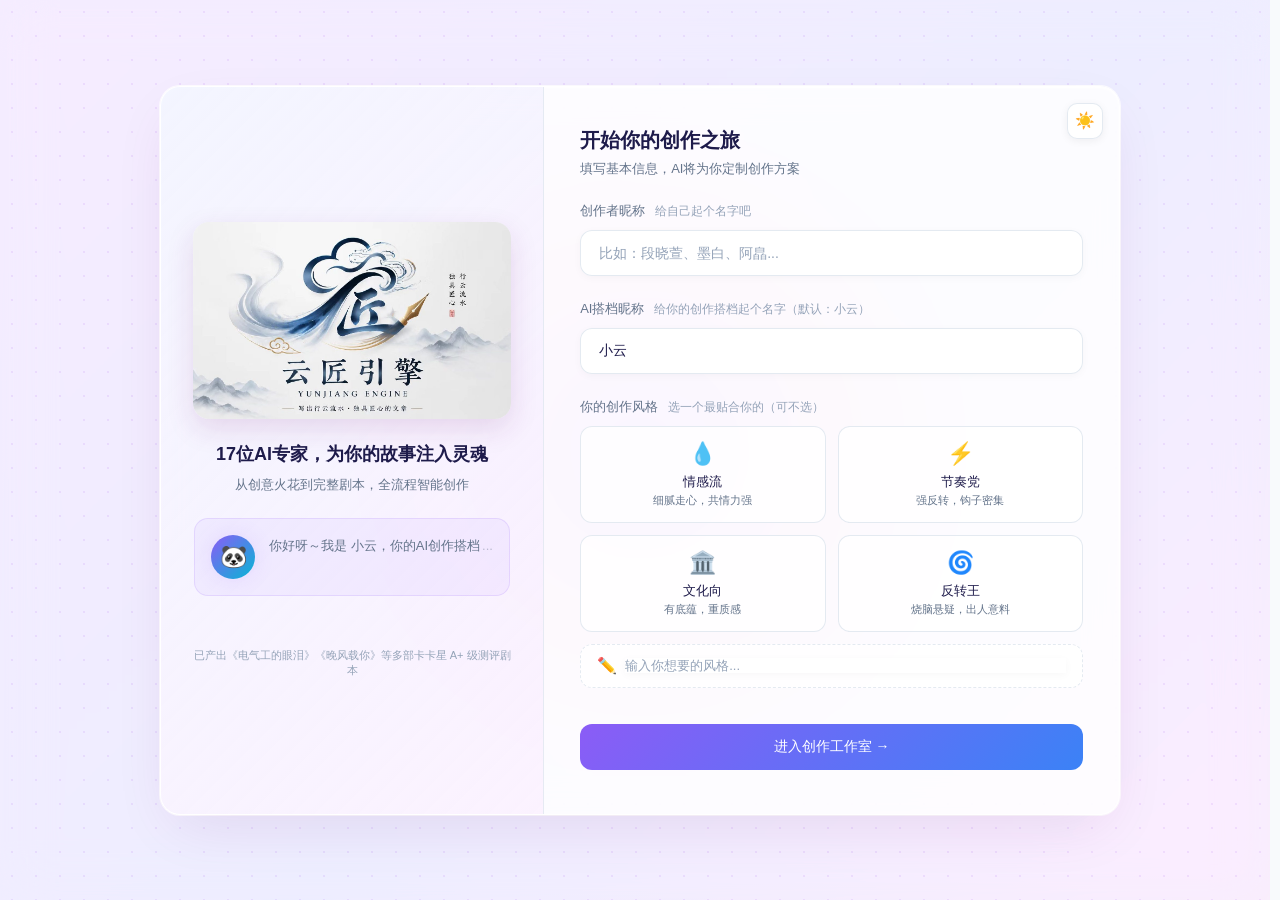
==== frontend/index.html @ 3c61da53 "fix: let human approval exit exhausted quality loops" ====
<!DOCTYPE html>
<!-- saved from url=(0234)https://static.coze.site/7626715597744800054-data_volume/files/%E6%89%80%E6%9C%89%E5%AF%B9%E8%AF%9D/%E4%B8%BB%E5%AF%B9%E8%AF%9D/demo-v7.html?sign=1788177183-b0ca8963f2-0-ee6d577514d0974fbaf32310337044d39351e333d3cb33cdad342979a4d0148a -->
<html lang="zh-CN" data-theme="light"><head><meta http-equiv="Content-Type" content="text/html; charset=UTF-8">

<meta name="viewport" content="width=device-width, initial-scale=1.0">
<title>云匠 · 智能短剧剧本创作引擎</title>
<link rel="icon" type="image/png" href="[data-uri]">
<style>
  @import url('https://fonts.googleapis.com/css2?family=Noto+Serif+SC:wght@400;600;700&family=Noto+Sans+SC:wght@300;400;500;700&display=swap');

  /* ==========================================
     全局Viewport锁定 — 杜绝整页滚动
     ========================================== */
  html, body {
    margin: 0;
    padding: 0;
    min-height: 100vh;
    overflow-y: auto;
  }

  /* .app-container 保持原始grid布局，不强制flex */
  .app-container {
    height: 100vh;
    box-sizing: border-box;
  }
  .main-layout {
    display: flex;
    height: 100vh;
    overflow: hidden;
    box-sizing: border-box;
  }

  /* 中间包裹画布的区域：强制横向撑满 + 弹性延伸 */
  .center-main-area {
    flex: 1;
    width: 100%;
    display: flex;
    flex-direction: column;
    min-width: 0;
    min-height: 0;
    box-sizing: border-box;
  }

  /* 中间画布卡片：只限垂直高度，绝对不缩宽度 */
  .canvas-card, .script-content-display {
    width: 100%;
    box-sizing: border-box;
    flex: 1;
    min-height: 0;
    overflow-y: auto;
    overflow-x: hidden;
    background: #ffffff;
    border-radius: 16px;
    padding: 24px;
    box-shadow: 0 4px 20px rgba(0, 0, 0, 0.05);
    border: 1px solid #e2e8f0;
  }
  [data-theme="dark"] .canvas-card,
  [data-theme="dark"] .script-content-display {
    background: var(--card-bg, rgba(17, 24, 39, 0.6));
    border-color: var(--card-border, rgba(139, 92, 246, 0.15));
  }

  .canvas-card::-webkit-scrollbar { width: 6px; }
  .canvas-card::-webkit-scrollbar-thumb { background: #cbd5e1; border-radius: 4px; }
  .canvas-card::-webkit-scrollbar-thumb:hover { background: #94a3b8; }
  .canvas-card::-webkit-scrollbar-track { background: transparent; }

  :root {
    --bg-primary: #0a0e1a;
    --bg-secondary: #111827;
    --bg-tertiary: #1a2332;
    --border-color: rgba(139, 92, 246, 0.2);
    --border-active: rgba(139, 92, 246, 0.6);
    --text-primary: #F8FAFC;
    --text-secondary: #CBD5E1;
    --text-muted: #94A3B8;
    --accent-purple: #8b5cf6;
    --accent-blue: #3b82f6;
    --accent-gold: #f59e0b;
    --accent-green: #10b981;
    --accent-cyan: #06b6d4;
    --accent-pink: #ec4899;
    --glow-purple: rgba(139, 92, 246, 0.25);
    --glow-blue: rgba(59, 130, 246, 0.2);
  }



  /* ==========================================
     云匠引擎：极简高级感 Sunset Glass 主题
     ========================================== */
  [data-theme="light"] {
    --bg-primary: #f8fafc;
    --bg-secondary: #f1f5f9;
    --bg-tertiary: #e2e8f0;
    --border-color: rgba(148, 163, 184, 0.15);
    --border-active: rgba(168, 85, 247, 0.3);
    --text-primary: #0f172a;
    --text-secondary: #334155;
    --text-muted: #94a3b8;
    --glow-purple: rgba(168, 85, 247, 0.12);
    --glow-blue: rgba(99, 102, 241, 0.1);
  }

  /* 1. 净化全局背景 */
  [data-theme="light"] body {
    background: #f8fafc;
    background-image: 
      radial-gradient(at 0% 0%, rgba(243, 232, 255, 0.8) 0px, transparent 50%),
      radial-gradient(at 100% 100%, rgba(224, 242, 254, 0.7) 0px, transparent 50%);
    color: #0f172a;
    font-family: -apple-system, BlinkMacSystemFont, "Segoe UI", Roboto, sans-serif;
  }

  /* 2. 三大面板：通透云朵毛玻璃 */
  [data-theme="light"] .sidebar,
  [data-theme="light"] .expert-panel,
  [data-theme="light"] .chat-container,
  [data-theme="light"] .flow-step-card,
  [data-theme="light"] .left-panel,
  [data-theme="light"] .right-panel,
  [data-theme="light"] .input-section {
    background: transparent;
    backdrop-filter: none;
    -webkit-backdrop-filter: none;
    border: none;
    box-shadow: none;
    border-radius: 0;
  }

  /* 3. 左侧流程卡片激活态 */
  [data-theme="light"] .flow-step-card.active,
  [data-theme="light"] .step-item.active {
    background: linear-gradient(135deg, rgba(168, 85, 247, 0.1) 0%, rgba(99, 102, 241, 0.1) 100%);
    border-left: 4px solid #a855f7;
    box-shadow: 0 4px 12px rgba(168, 85, 247, 0.15);
  }

  /* 4. 知识库与引擎状态卡片 */
  [data-theme="light"] .culture-knowledge-box,
  [data-theme="light"] .engine-status-box,
  [data-theme="light"] .knowledge-card,
  [data-theme="light"] .status-card {
    background: rgba(248, 250, 252, 0.6);
    border: 1px solid rgba(226, 232, 240, 0.8);
    border-radius: 12px;
  }

  /* 5. 品牌色统一为紫蓝渐变 */
  [data-theme="light"] .brand-logo,
  [data-theme="light"] .primary-btn,
  [data-theme="light"] .send-btn,
  [data-theme="light"] .generate-btn {
    background: linear-gradient(135deg, #a855f7 0%, #6366f1 100%);
    color: #ffffff;
    border: none;
    box-shadow: 0 4px 12px rgba(168, 85, 247, 0.25);
  }

  /* 6. 输入框：白底+细紫边 */
  [data-theme="light"] .chat-input-wrapper,
  [data-theme="light"] .input-box {
    background: #ffffff;
    border: 1.5px solid #e9d5ff;
    box-shadow: 0 8px 30px rgba(168, 85, 247, 0.08);
    border-radius: 16px;
  }
  [data-theme="light"] .chat-input-wrapper:focus-within,
  [data-theme="light"] .input-box:focus-within {
    border-color: #a855f7;
    box-shadow: 0 0 0 3px rgba(168, 85, 247, 0.15);
  }

  /* 7. 顶栏 */
  [data-theme="light"] .top-bar {
    background: rgba(255, 255, 255, 0.85);
    backdrop-filter: blur(12px);
    border-bottom-color: rgba(226, 232, 240, 0.6);
    box-shadow: 0 1px 3px rgba(148, 163, 184, 0.08);
  }

  /* 8. 卡片与面板 */
  [data-theme="light"] .card-surface,
  [data-theme="light"] .output-card,
  [data-theme="light"] .settings-content,
  [data-theme="light"] .agent-chip,
  [data-theme="light"] .welcome-card,
  [data-theme="light"] .step-item {
    background: rgba(255, 255, 255, 0.75);
    border-color: rgba(226, 232, 240, 0.8);
  }

  /* 9. 设置弹窗 */
  [data-theme="light"] .settings-modal {
    background: rgba(255, 255, 255, 0.9);
    backdrop-filter: blur(20px);
  }

  /* 10. 文本与标签 */
  [data-theme="light"] .expert-group-title {
    color: #334155;
  }
  [data-theme="light"] .panel-title-toggle {
    color: #334155;
  }
  [data-theme="light"] .collapse-arrow {
    color: #94a3b8;
  }
  [data-theme="light"] .idea-chip {
    background: rgba(168, 85, 247, 0.06);
    border-color: rgba(168, 85, 247, 0.2);
    color: #6d28d9;
  }
  [data-theme="light"] .chip.selected {
    border-color: #a855f7;
    color: #7c3aed;
    background: rgba(168, 85, 247, 0.12);
  }

  /* 11. 输出编辑按钮 */
  [data-theme="light"] .output-edit-btn {
    background: rgba(168, 85, 247, 0.08);
    color: #7c3aed;
  }
  [data-theme="light"] .output-header {
    border-bottom-color: rgba(226, 232, 240, 0.6);
  }

  /* 12. hover效果 */
  [data-theme="light"] .output-card:hover,
  [data-theme="light"] .card-surface:hover {
    box-shadow: 0 4px 16px rgba(168, 85, 247, 0.08);
  }
  [data-theme="light"] .generate-btn:hover {
    box-shadow: 0 6px 20px rgba(168, 85, 247, 0.3);
    transform: translateY(-1px);
  }

  /* ==========================================
     图标对齐与布局修复 (Flex Alignment Patch)
     ========================================== */
  /* 顶栏右侧工具栏垂直居中 */
  .top-header-right,
  .header-actions,
  .user-profile-bar {
    display: flex;
    align-items: center;
    justify-content: flex-end;
    gap: 12px;
  }
  .theme-toggle-btn,
  .setting-btn,
  .avatar-btn {
    display: inline-flex;
    align-items: center;
    justify-content: center;
    width: 36px;
    height: 36px;
    border-radius: 50%;
    margin: 0;
  }
  .top-bar-btn {
    display: inline-flex;
    align-items: center;
    justify-content: center;
    margin: 0;
  }

  /* 左侧流程卡片图标+文字+数字水平对齐 */
  .flow-step-card,
  .sidebar-node-item {
    display: flex;
    align-items: center;
    justify-content: space-between;
    padding: 12px 16px;
  }
  .flow-step-left,
  .step-title-group {
    display: flex;
    align-items: center;
    gap: 10px;
  }
  .flow-step-card img,
  .flow-step-card svg,
  .flow-step-card .icon {
    width: 20px;
    height: 20px;
    object-fit: contain;
  }

  /* 右侧专家团图标与绿点对齐 */
  .agent-chip-header,
  .accordion-title {
    display: flex;
    align-items: center;
    justify-content: space-between;
    padding: 10px 14px;
  }
  .status-dot,
  .online-indicator {
    width: 8px;
    height: 8px;
    border-radius: 50%;
    display: inline-block;
    margin-left: auto;
    margin-right: 8px;
  }

  /* 中间输入框底部胶囊按钮对齐 */
  .tag-select-btn,
  .dropdown-capsule {
    display: inline-flex;
    align-items: center;
    justify-content: center;
    gap: 6px;
    padding: 6px 14px;
    line-height: 1;
  }
  .tag-select-btn svg,
  .tag-select-btn .arrow-icon {
    width: 14px;
    height: 14px;
    transform: translateY(1px);
  }
  /* ==========================================
     浅色模式纯净极简修复补丁 (Light Mode Fix)
     ========================================== */
  /* 1. 强制统一全局背景 */
  [data-theme="light"] body,
  [data-theme="light"] .main-layout,
  [data-theme="light"] .center-content-area,
  [data-theme="light"] .welcome-container {
    background-color: #f8fafc;
    background-image: none;
    color: #0f172a;
  }
  /* 2. 修复中间异常深色区域 */
  [data-theme="light"] .middle-container,
  [data-theme="light"] .center-panel,
  [data-theme="light"] .welcome-wrapper,
  [data-theme="light"] .main-panel {
    background: transparent;
    backdrop-filter: none;
    -webkit-backdrop-filter: none;
  }
  [data-theme="light"] .app-container {
    background: transparent;
    gap: 0;
  }
  [data-theme="light"] .chat-main-area,
  [data-theme="light"] .chat-container,
  [data-theme="light"] .content-area {
    background: transparent;
    border-radius: 0;
    border: none;
    box-shadow: none;
  }
  /* 3. 提亮中间文字与图标对比度 */
  [data-theme="light"] .welcome-title,
  [data-theme="light"] .welcome-subtitle,
  [data-theme="light"] .feature-item-text {
    color: #1e293b;
  }
  [data-theme="light"] .welcome-subtitle {
    color: #64748b;
  }
  /* 4. 修复底部输入框 - 浅色模式下白底 */
  [data-theme="light"] .input-area-wrapper,
  [data-theme="light"] .chat-input-wrapper {
    background: #ffffff;
    border: 1px solid #e2e8f0;
    box-shadow: 0 2px 10px -2px rgba(0, 0, 0, 0.04);
    border-radius: 14px;
  }
  [data-theme="light"] .input-section {
    background: transparent;
    border: none;
    box-shadow: none;
    border-radius: 0;
  }
  [data-theme="light"] .input-box {
    background: #ffffff;
    border: 1px solid #e2e8f0;
    box-shadow: 0 2px 10px -2px rgba(0, 0, 0, 0.04);
    border-radius: 14px;
  }
  /* 5. 净化右侧杂色卡片 */
  [data-theme="light"] .culture-knowledge-box,
  [data-theme="light"] .knowledge-card,
  [data-theme="light"] .status-card,
  [data-theme="light"] .engine-status-box {
    background: #f1f5f9;
    border: 1px solid #e2e8f0;
    color: #334155;
  }
  /* 6. 底部通栏浅色化 */
  [data-theme="light"] .footer-bar {
    background: rgba(248, 250, 252, 0.9);
    backdrop-filter: blur(12px);
    border-top-color: rgba(226, 232, 240, 0.6);
    color: #64748b;
  }
  /* 7. 输入框紫色边溢出修复 */
  [data-theme="light"] .chat-input-wrapper,
  [data-theme="light"] .input-box {
    border-color: #e2e8f0;
    box-shadow: 0 2px 10px -2px rgba(0, 0, 0, 0.04);
  }
  [data-theme="light"] .chat-input-wrapper:focus-within,
  [data-theme="light"] .input-box:focus-within {
    border-color: #cbd5e1;
    box-shadow: 0 0 0 2px rgba(148, 163, 184, 0.1);
  }
  /* 8. 顶栏右侧图标与头像垂直居中（全模式生效） */
  .header-right-action, .top-bar-right, .top-actions {
    display: flex;
    align-items: center;
    gap: 12px;
  }
  .header-right-action > * {
    margin: 0;
    display: flex;
    align-items: center;
    justify-content: center;
  }
  /* ==========================================
     对话框与画布比例重构 (SaaS 悬浮风格)
     ========================================== */
  /* 1. 中间区域比例：画布充盈 */
  .center-content-area, .chat-main-area,
  .content-area {
    display: flex;
    flex-direction: column;
    justify-content: space-between;
    height: 100%;
    padding: 24px 32px 16px 32px;
    box-sizing: border-box;
  }
  .welcome-container, .canvas-inner-wrapper {
    flex: 1;
    display: flex;
    flex-direction: column;
    align-items: center;
    justify-content: center;
    margin-bottom: 20px;
  }
  /* 2. 输入框悬浮极光卡片 */
  .chat-input-wrapper, .input-area-wrapper,
  .input-box, .input-wrapper {
    width: 100%;
    max-width: 840px;
    margin: 0 auto;
    background: #ffffff;
    border: 1.5px solid rgba(226, 232, 240, 0.9);
    border-radius: 20px;
    padding: 16px 20px 12px 20px;
    box-shadow: 0 12px 32px -4px rgba(148, 163, 184, 0.12), 0 4px 12px rgba(168, 85, 247, 0.05);
    transition: all 0.25s ease;
  }
  .chat-input-wrapper:focus-within,
  .input-box:focus-within {
    border-color: #a855f7;
    box-shadow: 0 16px 40px -6px rgba(168, 85, 247, 0.18), 0 0 0 3px rgba(168, 85, 247, 0.1);
  }
  /* 3. 输入框文本区 */
  .chat-input-wrapper textarea,
  .chat-input-wrapper input[type="text"],
  .input-box textarea,
  .input-box input[type="text"] {
    width: 100%;
    min-height: 48px;
    max-height: 160px;
    border: none;
    outline: none;
    background: transparent;
    font-size: 15px;
    line-height: 1.6;
    color: #0f172a;
    resize: none;
    padding: 0;
    margin-bottom: 12px;
  }
  .chat-input-wrapper textarea::placeholder,
  .input-box textarea::placeholder {
    color: #94a3b8;
  }
  /* 4. 底栏工具条 */
  .chat-input-toolbar, .input-bottom-bar {
    display: flex;
    align-items: center;
    justify-content: space-between;
    padding-top: 8px;
    border-top: 1px solid rgba(241, 245, 249, 0.8);
  }
  .toolbar-left-tags {
    display: flex;
    align-items: center;
    gap: 8px;
  }
  .tag-select-btn, .dropdown-capsule {
    background: #f8fafc;
    border: 1px solid #e2e8f0;
    border-radius: 8px;
    padding: 5px 12px;
    font-size: 12px;
    color: #475569;
    font-weight: 500;
    transition: all 0.2s;
    cursor: pointer;
  }
  .tag-select-btn:hover {
    background: #f1f5f9;
    color: #a855f7;
    border-color: #cbd5e1;
  }
  /* 5. 发送按钮 */
  .send-btn, .submit-btn, .generate-btn {
    width: 36px;
    height: 36px;
    border-radius: 10px;
    background: linear-gradient(135deg, #a855f7 0%, #6366f1 100%);
    color: #ffffff;
    display: flex;
    align-items: center;
    justify-content: center;
    border: none;
    cursor: pointer;
    box-shadow: 0 4px 10px rgba(168, 85, 247, 0.3);
    transition: transform 0.2s ease;
  }
  .send-btn:hover, .generate-btn:hover {
    transform: scale(1.05);
  }
  /* ==========================================
     规范化 UX 布局重构 (Clean Workspace)
     ========================================== */
  /* 1. 外层 Workspace */
  .clean-chat-workspace, .welcome-container, .content-area {
    display: flex;
    flex-direction: column;
    align-items: center;
    justify-content: space-between;
    height: 100%;
    padding: 32px 40px;
    background: #f8fafc;
    box-sizing: border-box;
  }
  /* Vue :deep() 转换为纯CSS - 配置工具栏与输入卡片 */
  .input-section {
    display: flex;
    flex-direction: column;
    gap: 12px;
  }
  .input-wrapper {
    display: flex;
    flex-direction: column;
    gap: 12px;
  }
  .input-box {
    background: #ffffff;
    border-radius: 16px;
    border: 1px solid #e2e8f0;
    box-shadow: 0 10px 25px rgba(0, 0, 0, 0.05);
    padding: 16px 20px;
  }

  /* 2. 迎宾画布 */
  .workspace-header, .welcome-title-group {
    text-align: center;
    margin-top: auto;
    margin-bottom: 24px;
  }
  .app-brand-icon, .welcome-icon {
    width: 52px;
    height: 52px;
    background: linear-gradient(135deg, #f3e8ff 0%, #e0e7ff 100%);
    border-radius: 16px;
    display: inline-flex;
    align-items: center;
    justify-content: center;
    font-size: 26px;
    margin-bottom: 12px;
    box-shadow: 0 4px 12px rgba(168, 85, 247, 0.12);
  }
  .app-title, .welcome-title {
    font-size: 22px;
    font-weight: 700;
    color: #0f172a;
    margin: 0 0 6px 0;
  }
  .app-desc, .welcome-subtitle {
    font-size: 13px;
    color: #64748b;
    max-width: 520px;
    line-height: 1.6;
    margin: 0;
  }
  /* 3. 独立配置栏 */
  .global-config-bar, .input-section .config-bar,
  .idea-chips-container {
    width: 100%;
    max-width: 800px;
    display: flex;
    align-items: center;
    justify-content: space-between;
    padding: 8px 16px;
    background: rgba(255, 255, 255, 0.6);
    border: 1px solid #e2e8f0;
    border-radius: 12px;
    margin-bottom: 12px;
  }
  .config-group {
    display: flex;
    align-items: center;
    gap: 10px;
  }
  .config-label {
    font-size: 12px;
    color: #94a3b8;
    font-weight: 500;
  }
  .config-chip, .idea-chip, .tag-select-btn {
    background: #ffffff;
    border: 1px solid #cbd5e1;
    border-radius: 6px;
    padding: 4px 10px;
    font-size: 12px;
    color: #334155;
    cursor: pointer;
    transition: all 0.2s;
    display: flex;
    align-items: center;
    gap: 4px;
  }
  .config-chip:hover, .idea-chip:hover, .tag-select-btn:hover {
    border-color: #a855f7;
    color: #a855f7;
  }
  .config-chip .arrow {
    font-size: 10px;
    color: #94a3b8;
  }
  .system-status-indicator, .api-status {
    display: flex;
    align-items: center;
    gap: 6px;
  }
  .status-dot-green, .api-status-dot {
    width: 6px;
    height: 6px;
    background: #10b981;
    border-radius: 50%;
  }
  .status-text {
    font-size: 12px;
    color: #10b981;
    font-weight: 500;
  }
  /* 4. 纯粹悬浮输入框 */
  .pure-input-card, .chat-input-wrapper, .input-box, .input-wrapper {
    width: 100%;
    max-width: 800px;
    background: #ffffff;
    border: 1.5px solid #e2e8f0;
    border-radius: 18px;
    padding: 16px 20px;
    box-shadow: 0 10px 30px -5px rgba(148, 163, 184, 0.12);
    margin-bottom: auto;
    transition: all 0.2s ease;
  }
  .pure-input-card:focus-within,
  .chat-input-wrapper:focus-within,
  .input-box:focus-within {
    border-color: #a855f7;
    box-shadow: 0 14px 36px -6px rgba(168, 85, 247, 0.18);
  }
  .input-header-tip {
    font-size: 12px;
    color: #94a3b8;
    margin-bottom: 8px;
    font-weight: 500;
  }
  .textarea-action-wrapper, .input-wrapper-inner {
    display: flex;
    align-items: flex-end;
    gap: 16px;
  }
  .pure-textarea, .chat-input-wrapper textarea,
  .input-box textarea, .input-box input[type="text"] {
    flex: 1;
    border: none;
    outline: none;
    background: transparent;
    font-size: 14px;
    color: #0f172a;
    resize: none;
    line-height: 1.6;
    padding: 0;
    min-height: 48px;
    max-height: 160px;
    margin-bottom: 0;
  }
  .pure-textarea::placeholder,
  .chat-input-wrapper textarea::placeholder,
  .input-box textarea::placeholder {
    color: #cbd5e1;
  }
  /* 右下角开始创作按钮 */
  .pure-submit-btn, .send-btn, .generate-btn {
    background: linear-gradient(135deg, #a855f7 0%, #6366f1 100%);
    color: #ffffff;
    border: none;
    border-radius: 10px;
    padding: 10px 20px;
    font-size: 14px;
    font-weight: 600;
    display: flex;
    align-items: center;
    gap: 8px;
    cursor: pointer;
    white-space: nowrap;
    box-shadow: 0 4px 12px rgba(168, 85, 247, 0.25);
    transition: transform 0.15s ease, box-shadow 0.15s ease;
    width: auto;
    height: auto;
  }
  .pure-submit-btn:hover, .send-btn:hover, .generate-btn:hover {
    transform: translateY(-1px);
    box-shadow: 0 6px 16px rgba(168, 85, 247, 0.35);
  }




  .top-bar-btn {
    width: 36px;
    height: 36px;
    border-radius: 10px;
    background: rgba(255,255,255,0.08);
    backdrop-filter: blur(10px);
    border: 1px solid var(--border-color);
    color: var(--text-secondary);
    cursor: pointer;
    display: inline-flex;
    align-items: center;
    justify-content: center;
    font-size: 16px;
    transition: all 0.3s ease;
  }
  .top-bar-btn:hover {
    background: rgba(139, 92, 246, 0.15);
    border-color: var(--border-active);
    color: var(--text-primary);
    transform: scale(1.05);
  }
  /* 可点击头像 */
  .clickable-avatar {
    cursor: pointer;
    transition: all 0.3s ease;
  }
  .clickable-avatar:hover {
    transform: scale(1.08);
    box-shadow: 0 0 12px var(--glow-purple);
  }

  * { margin: 0; padding: 0; box-sizing: border-box; }

  body {
    font-family: 'Noto Sans SC', -apple-system, BlinkMacSystemFont, sans-serif;
    background: var(--bg-primary);
    color: var(--text-primary);
    min-height: 100vh;
    overflow: auto;
    overflow-x: hidden;
  }


  /* 设置弹窗 */
  .settings-modal {
    position: fixed;
    top: 0; left: 0; right: 0; bottom: 0;
    z-index: 300;
    background: rgba(0,0,0,0.6);
    backdrop-filter: blur(4px);
    display: none;
    align-items: center;
    justify-content: center;
  }
  .settings-modal.show { display: flex; }
  .settings-content {
    width: 100%;
    max-width: 500px;
    max-height: 86vh;
    overflow-y: auto;
    background: var(--bg-secondary);
    border: 1px solid var(--border-color);
    border-radius: 16px;
    padding: 32px;
  }
  /* 设置面板滚动条样式 */
  .settings-content::-webkit-scrollbar { width: 8px; }
  .settings-content::-webkit-scrollbar-track { background: transparent; }
  .settings-content::-webkit-scrollbar-thumb {
    background: var(--border-color);
    border-radius: 4px;
  }
  .settings-content::-webkit-scrollbar-thumb:hover { background: var(--text-tertiary); }
  .settings-title {
    font-size: 18px;
    font-weight: 600;
    margin-bottom: 24px;
    color: var(--text-primary);
  }
  .settings-group {
    margin-bottom: 20px;
  }
  .settings-label {
    font-size: 13px;
    color: var(--text-secondary);
    margin-bottom: 8px;
    display: block;
  }
  .settings-input {
    width: 100%;
    padding: 12px 14px;
    background: var(--bg-primary);
    border: 1px solid var(--border-color);
    border-radius: 8px;
    color: var(--text-primary);
    font-size: 13px;
    font-family: inherit;
    outline: none;
    transition: border-color 0.2s;
  }
  .settings-input:focus {
    border-color: var(--border-active);
  }
  .settings-hint {
    font-size: 11px;
    color: var(--text-muted);
    margin-top: 6px;
    line-height: 1.5;
  }
  .settings-actions {
    display: flex;
    gap: 12px;
    margin-top: 24px;
    justify-content: flex-end;
  }
  .settings-save {
    padding: 10px 24px;
    background: linear-gradient(135deg, var(--accent-purple), var(--accent-blue));
    border: none;
    border-radius: 8px;
    color: white;
    font-size: 13px;
    cursor: pointer;
    font-weight: 500;
  }
  .settings-cancel {
    padding: 10px 24px;
    background: transparent;
    border: 1px solid var(--border-color);
    border-radius: 8px;
    color: var(--text-secondary);
    font-size: 13px;
    cursor: pointer;
  }

  /* 错误提示 */
  .error-toast {
    position: fixed;
    top: 20px;
    left: 50%;
    transform: translateX(-50%);
    z-index: 400;
    padding: 12px 20px;
    background: rgba(239, 68, 68, 0.9);
    color: white;
    border-radius: 8px;
    font-size: 13px;
    display: none;
    animation: slideDown 0.3s ease;
  }
  .error-toast.show { display: block; }
  @keyframes slideDown {
    from { opacity: 0; transform: translateX(-50%) translateY(-20px); }
    to { opacity: 1; transform: translateX(-50%) translateY(0); }
  }

  /* 注册页面 */
  /* 步骤交互操作按钮 */
  .step-action-btns {
    display: flex;
    gap: 10px;
    padding: 16px 20px;
    background: rgba(139, 92, 246, 0.05);
    border-radius: 12px;
    margin: 12px 0;
    border: 1px solid rgba(139, 92, 246, 0.15);
  }
  .step-btn {
    padding: 10px 20px;
    border-radius: 10px;
    border: 1px solid rgba(255,255,255,0.15);
    cursor: pointer;
    font-size: 0.88rem;
    font-weight: 600;
    transition: all 0.2s ease;
    white-space: nowrap;
  }
  .step-btn-confirm {
    background: linear-gradient(135deg, #8b5cf6, #6366f1);
    color: #fff;
    border-color: rgba(139, 92, 246, 0.5);
    flex: 1;
  }
  .step-btn-confirm:hover {
    background: linear-gradient(135deg, #a78bfa, #818cf8);
    transform: translateY(-1px);
    box-shadow: 0 4px 12px rgba(139, 92, 246, 0.3);
  }
  .step-btn-revise {
    background: rgba(255,255,255,0.08);
    color: var(--text-primary, #e2e8f0);
  }
  .step-btn-revise:hover {
    background: rgba(255,255,255,0.15);
    border-color: rgba(56, 189, 248, 0.5);
  }
  .step-btn-edit {
    background: rgba(255,255,255,0.08);
    color: var(--text-primary, #e2e8f0);
  }
  .step-btn-edit:hover {
    background: rgba(255,255,255,0.15);
    border-color: rgba(251, 191, 36, 0.5);
  }
  /* 修改意见输入框 */
  .revise-input-area {
    margin: 12px 0;
    padding: 16px;
    background: rgba(251, 191, 36, 0.05);
    border: 1px solid rgba(251, 191, 36, 0.2);
    border-radius: 12px;
  }
  .revise-input-area textarea {
    width: 100%;
    min-height: 80px;
    background: rgba(0,0,0,0.2);
    border: 1px solid rgba(255,255,255,0.15);
    border-radius: 8px;
    padding: 10px 14px;
    color: #f8fafc;
    font-size: 0.9rem;
    resize: vertical;
    outline: none;
  }
  .revise-input-area textarea:focus {
    border-color: rgba(56, 189, 248, 0.5);
    box-shadow: 0 0 0 3px rgba(56, 189, 248, 0.15);
  }
  .revise-actions {
    display: flex;
    gap: 8px;
    margin-top: 10px;
    justify-content: flex-end;
  }
  .revise-submit {
    padding: 8px 16px;
    background: linear-gradient(135deg, #f59e0b, #d97706);
    color: #fff;
    border: none;
    border-radius: 8px;
    cursor: pointer;
    font-weight: 600;
    font-size: 0.85rem;
  }
  .revise-cancel {
    padding: 8px 16px;
    background: rgba(255,255,255,0.1);
    color: #94a3b8;
    border: 1px solid rgba(255,255,255,0.1);
    border-radius: 8px;
    cursor: pointer;
    font-size: 0.85rem;
  }
  /* 手动编辑区域 */
  .manual-edit-area {
    margin: 12px 0;
  }
  .manual-edit-area textarea {
    width: 100%;
    min-height: 200px;
    background: rgba(0,0,0,0.3);
    border: 1px solid rgba(255,255,255,0.15);
    border-radius: 8px;
    padding: 12px 14px;
    color: #f8fafc;
    font-size: 0.88rem;
    font-family: 'Courier New', monospace;
    resize: vertical;
    outline: none;
    line-height: 1.6;
  }
  .manual-edit-area textarea:focus {
    border-color: rgba(139, 92, 246, 0.5);
  }
  .edit-save-btn {
    margin-top: 8px;
    padding: 8px 16px;
    background: linear-gradient(135deg, #8b5cf6, #6366f1);
    color: #fff;
    border: none;
    border-radius: 8px;
    cursor: pointer;
    font-weight: 600;
    font-size: 0.85rem;
  }
  /* 当前等待确认的步骤高亮 */
  .step-status-waiting {
    animation: pulse-glow 2s ease-in-out infinite;
  }
  @keyframes pulse-glow {
    0%, 100% { box-shadow: 0 0 5px rgba(139, 92, 246, 0.3); }
    50% { box-shadow: 0 0 15px rgba(139, 92, 246, 0.5); }
  }

  /* ===== 对话式检查点气泡 ===== */
  .checkpoint-dialog {
    flex-direction: column;
    align-items: stretch;
    padding: 0;
    background: transparent;
    border: none;
    margin: 24px 0;
    position: relative;
  }
  .checkpoint-bubble {
    position: relative;
    background: linear-gradient(135deg, rgba(139, 92, 246, 0.12), rgba(59, 130, 246, 0.08), rgba(16, 185, 129, 0.05));
    border: 2px solid transparent;
    border-radius: 20px;
    padding: 28px 32px;
    backdrop-filter: blur(12px);
    animation: checkpoint-fadein 0.6s cubic-bezier(0.16, 1, 0.3, 1), checkpoint-border-flow 4s linear infinite;
    box-shadow: 
      0 0 40px rgba(139, 92, 246, 0.3),
      0 0 80px rgba(59, 130, 246, 0.15),
      inset 0 0 30px rgba(139, 92, 246, 0.08);
    overflow: hidden;
  }
  .checkpoint-bubble::before {
    content: '';
    position: absolute;
    top: -2px; left: -2px; right: -2px; bottom: -2px;
    background: linear-gradient(45deg, 
      rgba(139, 92, 246, 0.6), 
      rgba(59, 130, 246, 0.6), 
      rgba(16, 185, 129, 0.6), 
      rgba(139, 92, 246, 0.6));
    background-size: 400% 400%;
    border-radius: 20px;
    z-index: -1;
    animation: gradient-shift 6s ease infinite;
    opacity: 0.5;
  }
  .checkpoint-bubble::after {
    content: '';
    position: absolute;
    top: 0; left: 0; right: 0; bottom: 0;
    background: radial-gradient(circle at 20% 30%, rgba(139, 92, 246, 0.15) 0%, transparent 50%),
                radial-gradient(circle at 80% 70%, rgba(59, 130, 246, 0.12) 0%, transparent 50%);
    border-radius: 20px;
    pointer-events: none;
    animation: pulse-bg 4s ease-in-out infinite;
  }
  @keyframes gradient-shift {
    0%, 100% { background-position: 0% 50%; }
    50% { background-position: 100% 50%; }
  }
  @keyframes pulse-bg {
    0%, 100% { opacity: 0.5; }
    50% { opacity: 1; }
  }
  .checkpoint-title {
    font-size: 1.15rem;
    font-weight: 700;
    background: linear-gradient(135deg, #a78bfa, #60a5fa, #34d399);
    background-size: 200% 200%;
    -webkit-background-clip: text;
    -webkit-text-fill-color: transparent;
    background-clip: text;
    margin-bottom: 12px;
    display: flex;
    align-items: center;
    gap: 10px;
    animation: title-gradient 3s ease infinite;
    position: relative;
    z-index: 1;
  }
  .checkpoint-title::before {
    content: '';
    display: inline-block;
    width: 12px;
    height: 12px;
    border-radius: 50%;
    background: radial-gradient(circle, #a78bfa 0%, #8b5cf6 50%, transparent 100%);
    box-shadow: 
      0 0 10px rgba(139, 92, 246, 0.8),
      0 0 20px rgba(139, 92, 246, 0.6),
      0 0 30px rgba(139, 92, 246, 0.4);
    animation: pulse-dot-advanced 2s ease-in-out infinite;
    position: relative;
  }
  .checkpoint-title::after {
    content: '';
    position: absolute;
    left: 0;
    top: 50%;
    transform: translateY(-50%);
    width: 12px;
    height: 12px;
    border-radius: 50%;
    border: 2px solid rgba(139, 92, 246, 0.6);
    animation: ripple-expand 2s ease-out infinite;
    pointer-events: none;
  }
  @keyframes title-gradient {
    0%, 100% { background-position: 0% 50%; }
    50% { background-position: 100% 50%; }
  }
  @keyframes pulse-dot-advanced {
    0%, 100% { 
      opacity: 1; 
      transform: scale(1);
      box-shadow: 
        0 0 10px rgba(139, 92, 246, 0.8),
        0 0 20px rgba(139, 92, 246, 0.6),
        0 0 30px rgba(139, 92, 246, 0.4);
    }
    50% { 
      opacity: 0.7; 
      transform: scale(1.3);
      box-shadow: 
        0 0 15px rgba(139, 92, 246, 1),
        0 0 30px rgba(139, 92, 246, 0.8),
        0 0 45px rgba(139, 92, 246, 0.6);
    }
  }
  @keyframes ripple-expand {
    0% {
      width: 12px;
      height: 12px;
      opacity: 1;
    }
    100% {
      width: 40px;
      height: 40px;
      opacity: 0;
      margin-left: -14px;
      margin-top: -14px;
    }
  }
  .checkpoint-message {
    font-size: 0.95rem;
    color: var(--text-secondary, #c4b5fd);
    line-height: 1.7;
    margin-bottom: 20px;
    padding-left: 2px;
    position: relative;
    z-index: 1;
  }
  .checkpoint-actions {
    display: flex;
    gap: 10px;
    flex-wrap: wrap;
    position: relative;
    z-index: 1;
  }
  .checkpoint-actions .step-btn-confirm {
    flex: none;
    padding: 10px 24px;
  }
  .checkpoint-actions .step-btn-revise,
  .checkpoint-actions .step-btn-edit {
    padding: 10px 18px;
  }
  .checkpoint-actions .step-btn-extra {
    padding: 10px 18px;
    background: rgba(16, 185, 129, 0.08);
    color: #10b981;
    border-color: rgba(16, 185, 129, 0.3);
  }
  .checkpoint-actions .step-btn-extra:hover {
    background: rgba(16, 185, 129, 0.15);
    border-color: rgba(16, 185, 129, 0.5);
    box-shadow: 0 2px 8px rgba(16, 185, 129, 0.2);
  }
  @keyframes checkpoint-fadein {
    from { opacity: 0; transform: translateY(8px); }
    to { opacity: 1; transform: translateY(0); }
  }
  /* 浅色模式适配 */
  [data-theme="light"] .checkpoint-bubble {
    background: linear-gradient(135deg, rgba(139, 92, 246, 0.06), rgba(59, 130, 246, 0.04));
    border-color: rgba(139, 92, 246, 0.2);
    box-shadow: 0 4px 24px rgba(139, 92, 246, 0.06);
  }
  [data-theme="light"] .checkpoint-bubble::before {
    background: linear-gradient(135deg, rgba(139, 92, 246, 0.06), rgba(59, 130, 246, 0.04));
    border-color: rgba(139, 92, 246, 0.2);
  }
  [data-theme="light"] .checkpoint-title { color: #7c3aed; }
  [data-theme="light"] .checkpoint-message { color: #4c1d95; }

  /* 引导对话输入框 */
  .brainstorm-questions {
    display: flex;
    flex-direction: column;
    gap: 12px;
    margin: 12px 0;
  }
  .brainstorm-q {
    display: flex;
    flex-direction: column;
    gap: 4px;
  }
  .brainstorm-q label {
    font-size: 0.85rem;
    color: var(--text-secondary, #94a3b8);
    font-weight: 500;
  }
  .brainstorm-q input {
    background: rgba(0,0,0,0.15);
    border: 1px solid rgba(139, 92, 246, 0.2);
    border-radius: 8px;
    padding: 8px 12px;
    color: var(--text-primary, #f1f5f9);
    font-size: 0.88rem;
    outline: none;
    transition: border-color 0.2s;
  }
  .brainstorm-q input:focus {
    border-color: rgba(139, 92, 246, 0.5);
    box-shadow: 0 0 0 3px rgba(139, 92, 246, 0.1);
  }
  .brainstorm-q input::placeholder {
    color: var(--text-muted, #64748b);
    font-size: 0.82rem;
  }
  [data-theme="light"] .brainstorm-q input {
    background: rgba(255,255,255,0.7);
    border-color: rgba(139, 92, 246, 0.15);
    color: #2c2418;
  }
  [data-theme="light"] .brainstorm-q input:focus {
    border-color: rgba(139, 92, 246, 0.4);
  }

  .onboarding-screen {
    position: fixed;
    top: 0; left: 0; right: 0; bottom: 0;
    z-index: 100;
    display: flex;
    align-items: center;
    justify-content: center;
    background: var(--bg-primary);
    overflow: hidden;
    transition: opacity 0.8s ease, transform 0.8s ease;
  }
  .onboarding-screen.hide {
    opacity: 0;
    transform: scale(1.05);
    pointer-events: none;
  }
  .onboarding-overlay {
    position: absolute;
    top: 0; left: 0; right: 0; bottom: 0;
    z-index: 0;
  }
  .modal-bg-glow {
    position: absolute;
    top: 50%; left: 50%;
    transform: translate(-50%, -50%);
    width: 700px;
    height: 700px;
    border-radius: 50%;
    pointer-events: none;
    z-index: 0;
  }
  .modal-bg-grid {
    position: absolute;
    top: 0; left: 0; right: 0; bottom: 0;
    background-image: radial-gradient(rgba(139, 92, 246, 0.12) 1px, transparent 1px);
    background-size: 24px 24px;
    opacity: 0.4;
    pointer-events: none;
    z-index: 0;
  }
  .onboarding-container {
    position: relative;
    z-index: 1;
    display: flex;
    width: 90%;
    max-width: 960px;
    min-height: 600px;
    max-height: 85vh;
    border-radius: 20px;
    overflow: hidden;
    backdrop-filter: blur(16px);
  }
  .onboarding-left {
    flex: 0 0 40%;
    padding: 40px 32px;
    display: flex;
    flex-direction: column;
    align-items: center;
    justify-content: center;
    text-align: center;
    overflow-y: auto;
  }
  .onboarding-right {
    flex: 0 0 60%;
    padding: 40px 36px;
    overflow-y: auto;
    position: relative;
  }
  .brand-logo {
    width: 56px;
    height: 56px;
    border-radius: 16px;
    background: #ffffff;
    padding: 5px;
    display: flex;
    align-items: center;
    justify-content: center;
    margin-bottom: 16px;
    box-shadow: 0 6px 20px rgba(112, 26, 117, 0.18);
    animation: logoFloat 3s ease-in-out infinite;
  }
  .brand-logo img, .logo-icon img {
    width: 100%;
    height: 100%;
    object-fit: contain;
    display: block;
  }
  @keyframes logoFloat {
    0%, 100% { transform: translateY(0); }
    50% { transform: translateY(-6px); }
  }
  .brand-title {
    font-size: 28px;
    font-weight: 700;
    background: linear-gradient(135deg, var(--accent-purple), var(--accent-cyan));
    -webkit-background-clip: text;
    -webkit-text-fill-color: transparent;
    background-clip: text;
    margin-bottom: 6px;
  }
  .brand-sub {
    font-size: 13px;
    color: var(--text-secondary);
    margin-bottom: 24px;
  }
  .hero-text {
    margin-bottom: 24px;
  }
  .hero-text h2 {
    font-size: 18px;
    font-weight: 600;
    color: var(--text-primary);
    margin-bottom: 8px;
    line-height: 1.5;
  }
  .hero-text p {
    font-size: 13px;
    color: var(--text-secondary);
  }
  .theme-toggle-mini {
    position: absolute;
    top: 16px;
    right: 16px;
    width: 36px;
    height: 36px;
    border-radius: 10px;
    display: flex;
    align-items: center;
    justify-content: center;
    cursor: pointer;
    font-size: 16px;
    z-index: 10;
    transition: all 0.2s;
    background: rgba(35, 42, 66, 0.8);
    border: 1px solid rgba(255, 255, 255, 0.15);
    color: #fbbf24;
  }
  .theme-toggle-mini:hover {
    transform: scale(1.1);
  }
  .form-header {
    margin-bottom: 24px;
  }
  .form-header h2 {
    font-size: 20px;
    font-weight: 600;
    color: var(--text-primary);
    margin-bottom: 6px;
  }
  .form-header p {
    font-size: 13px;
    color: var(--text-secondary);
  }
  /* 登录页品牌视觉横幅（水墨版 logo 全图） */
  .brand-visual {
    margin-bottom: 22px;
    animation: logoFloat 3s ease-in-out infinite;
  }
  .brand-visual img {
    width: 100%;
    display: block;
    border-radius: 16px;
    box-shadow: 0 10px 28px rgba(112, 26, 117, 0.14);
  }

  /* 响应式：移动端回退为单栏 */
  @media (max-width: 768px) {
    .onboarding-container {
      flex-direction: column;
      max-height: 95vh;
    }
    .onboarding-left {
      flex: none;
      padding: 24px 20px;
    }
    .onboarding-right {
      flex: none;
      padding: 24px 20px;
    }
    .hero-text { display: none; }
  }

  /* AI引导员 */
  .alogon-intro {
    display: flex;
    gap: 14px;
    margin-bottom: 28px;
    padding: 16px;
    background: rgba(139, 92, 246, 0.06);
    border: 1px solid rgba(139, 92, 246, 0.15);
    border-radius: 14px;
    animation: fadeInUp 0.6s ease;
  }

  .alogon-avatar {
    width: 44px;
    height: 44px;
    border-radius: 50%;
    background: linear-gradient(135deg, var(--accent-purple), var(--accent-cyan));
    display: flex;
    align-items: center;
    justify-content: center;
    font-size: 20px;
    flex-shrink: 0;
    box-shadow: 0 0 20px var(--glow-purple);
    cursor: pointer;
    position: relative;
    overflow: hidden;
    transition: box-shadow 0.3s ease;
  }
  .alogon-avatar:hover {
    box-shadow: 0 0 24px rgba(139,92,246,0.5);
  }
  .alogon-avatar .avatar-upload-hint {
    position: absolute;
    bottom: 0;
    left: 0;
    right: 0;
    height: 16px;
    background: rgba(0,0,0,0.55);
    display: flex;
    align-items: center;
    justify-content: center;
    font-size: 10px;
    color: white;
    opacity: 0;
    transition: opacity 0.2s;
  }
  .alogon-avatar:hover .avatar-upload-hint {
    opacity: 1;
  }
  .alogon-avatar .avatar-img {
    width: 100%;
    height: 100%;
    object-fit: cover;
    border-radius: 50%;
    display: none;
  }
  .alogon-avatar .avatar-emoji {
    font-size: 22px;
    line-height: 1;
  }

  .alogon-bubble {
    flex: 1;
  }

  .alogon-name {
    font-size: 12px;
    color: var(--accent-purple);
    font-weight: 500;
    margin-bottom: 4px;
  }

  .alogon-text {
    font-size: 13px;
    color: var(--text-secondary);
    line-height: 1.7;
  }

  .alogon-text .typing-dots {
    display: inline-block;
    margin-left: 2px;
  }

  .alogon-text .typing-dots span {
    display: inline-block;
    animation: dotBounce 1.4s infinite;
    opacity: 0.4;
  }

  .alogon-text .typing-dots span:nth-child(2) { animation-delay: 0.2s; }
  .alogon-text .typing-dots span:nth-child(3) { animation-delay: 0.4s; }

  @keyframes dotBounce {
    0%, 60%, 100% { opacity: 0.4; transform: translateY(0); }
    30% { opacity: 1; transform: translateY(-3px); }
  }

  /* 表单区域 */
  .form-group {
    margin-bottom: 24px;
    animation: fadeInUp 0.6s ease 0.2s both;
  }

  .form-label {
    font-size: 13px;
    color: var(--text-secondary);
    margin-bottom: 10px;
    display: block;
    font-weight: 500;
  }

  .form-label .label-hint {
    color: var(--text-muted);
    font-weight: 400;
    font-size: 12px;
    margin-left: 6px;
  }

  .name-input-wrap {
    position: relative;
  }

  .name-input {
    width: 100%;
    padding: 14px 18px;
    background: var(--bg-secondary);
    border: 1px solid var(--border-color);
    border-radius: 12px;
    color: var(--text-primary);
    font-size: 14px;
    font-family: inherit;
    outline: none;
    transition: all 0.3s ease;
  }

  .name-input:focus {
    border-color: var(--accent-purple);
    box-shadow: 0 0 20px var(--glow-purple);
  }

  .name-input::placeholder {
    color: var(--text-muted);
  }

  #stepAiName {
    animation: fadeInUp 0.6s ease 0.2s both;
  }

  .style-options, .style-grid-2x2 {
    display: grid;
    grid-template-columns: 1fr 1fr;
    gap: 12px;
    margin-bottom: 12px;
  }

  .style-option {
    padding: 14px 12px;
    background: var(--bg-secondary);
    border: 1px solid var(--border-color);
    border-radius: 12px;
    cursor: pointer;
    transition: all 0.3s ease;
    text-align: center;
  }

  .style-option:hover {
    border-color: rgba(139, 92, 246, 0.4);
    background: rgba(139, 92, 246, 0.05);
  }

  .style-option.selected {
    border-color: var(--accent-purple);
    background: rgba(139, 92, 246, 0.1);
    box-shadow: 0 0 20px var(--glow-purple);
  }

  .custom-style-banner {
    width: 100%;
    height: 44px;
    background: var(--bg-secondary, #f8fafc);
    border: 1px dashed var(--border-color, #cbd5e1);
    border-radius: 12px;
    display: flex;
    align-items: center;
    padding: 0 16px;
    gap: 8px;
    cursor: pointer;
    transition: border-color 0.2s;
  }
  .custom-style-banner:hover {
    border-color: var(--accent-purple);
  }
  .custom-style-banner.selected {
    border-color: var(--accent-purple);
    border-style: solid;
    background: rgba(139, 92, 246, 0.05);
  }

  .style-icon {
    font-size: 22px;
    margin-bottom: 6px;
  }

  .style-name {
    font-size: 13px;
    font-weight: 500;
    color: var(--text-primary);
    margin-bottom: 2px;
  }

  .style-desc {
    font-size: 11px;
    color: var(--text-muted);
  }

  .style-custom-bar {
    grid-column: span 2;
    display: flex;
    align-items: center;
    padding: 10px 14px;
    gap: 10px;
  }

  .style-custom-bar .style-icon {
    margin-bottom: 0;
    flex-shrink: 0;
  }

  .custom-style-input {
    flex: 1;
    background: transparent;
    border: none;
    outline: none;
    color: var(--text-primary);
    font-size: 13px;
    font-family: inherit;
  }

  .custom-style-input::placeholder {
    color: var(--text-muted);
  }

  .enter-btn {
    width: 100%;
    padding: 14px;
    background: linear-gradient(135deg, var(--accent-purple), var(--accent-blue));
    border: none;
    border-radius: 12px;
    color: white;
    font-size: 14px;
    font-weight: 500;
    cursor: pointer;
    transition: all 0.3s ease;
    margin-top: 12px;
    margin-bottom: 4px;
    animation: fadeInUp 0.6s ease 0.4s both;
    font-family: inherit;
    pointer-events: auto;
    position: relative;
    z-index: 10;
  }

  .enter-btn:hover:not(:disabled) {
    transform: translateY(-2px);
    box-shadow: 0 10px 30px var(--glow-purple);
  }

  .enter-btn:disabled {
    opacity: 0.4;
    cursor: not-allowed;
    transform: none;
    box-shadow: none;
    pointer-events: none;
  }

  .onboarding-footer {
    text-align: center;
    margin-top: 24px;
    font-size: 11px;
    color: var(--text-muted);
    animation: fadeInUp 0.6s ease 0.5s both;
  }

  .onboarding-footer span {
    color: var(--accent-purple);
  }
  /* ==========================================
     深色模式：柔色微光版
     ========================================== */
  .onboarding-overlay {
    background: rgba(15, 15, 26, 0.75);
    backdrop-filter: blur(20px);
    -webkit-backdrop-filter: blur(20px);
  }
  .modal-bg-glow {
    background: radial-gradient(circle, rgba(99, 102, 241, 0.25) 0%, rgba(59, 130, 246, 0.15) 45%, rgba(0, 0, 0, 0) 70%);
    opacity: 0.9;
  }
  .onboarding-container {
    background: rgba(23, 25, 38, 0.88);
    border: 1px solid rgba(255, 255, 255, 0.14);
    box-shadow: 0 30px 80px -10px rgba(0, 0, 0, 0.5), 0 0 40px rgba(99, 102, 241, 0.12), inset 0 1px 1px rgba(255, 255, 255, 0.15);
  }
  .onboarding-left {
    background: linear-gradient(160deg, rgba(49, 46, 129, 0.25) 0%, rgba(15, 23, 42, 0.4) 100%);
    border-right: 1px solid rgba(255, 255, 255, 0.08);
  }
  .style-card, .expert-mini-card, .form-group input[type="text"], .custom-style-input {
    background: rgba(30, 35, 55, 0.6);
    border: 1px solid rgba(255, 255, 255, 0.08);
    color: #f1f5f9;
    box-shadow: inset 0 1px 0 rgba(255, 255, 255, 0.05);
  }
  .style-card:hover, .expert-mini-card:hover {
    background: rgba(40, 48, 75, 0.8);
    border-color: rgba(255, 255, 255, 0.18);
  }
  .style-card.selected {
    background: linear-gradient(135deg, rgba(59, 130, 246, 0.2) 0%, rgba(99, 102, 241, 0.15) 100%);
    border-color: #60a5fa;
    box-shadow: 0 0 15px rgba(99, 102, 241, 0.2);
  }
  .brand-sub, .form-header p, .form-group label, .style-desc, .expert-mini-card .status {
    color: #a5b4fc;
  }

  /* ==========================================
     浅色模式登录页：去灰雾通透梦幻感
     ========================================== */
  [data-theme="light"] .onboarding-overlay {
    background: rgba(243, 232, 255, 0.4);
    backdrop-filter: blur(25px) saturate(180%);
    -webkit-backdrop-filter: blur(25px) saturate(180%);
  }
  [data-theme="light"] .modal-bg-glow {
    background: radial-gradient(circle, rgba(216, 180, 254, 0.6) 0%, rgba(251, 207, 232, 0.5) 40%, rgba(255, 255, 255, 0) 70%);
    opacity: 1;
  }
  [data-theme="light"] .modal-bg-grid {
    background-image: radial-gradient(rgba(147, 51, 234, 0.15) 1px, transparent 1px);
    opacity: 0.6;
  }
  [data-theme="light"] .onboarding-container {
    background: rgba(255, 255, 255, 0.82);
    border: 1px solid rgba(255, 255, 255, 0.95);
    box-shadow: 0 20px 60px -15px rgba(112, 26, 117, 0.12), 0 0 0 1px rgba(255, 255, 255, 0.8), inset 0 1px 2px rgba(255, 255, 255, 1);
  }
  [data-theme="light"] .onboarding-left {
    background: linear-gradient(135deg, rgba(238, 242, 255, 0.7) 0%, rgba(250, 232, 255, 0.5) 100%);
    border-right: 1px solid rgba(226, 232, 240, 0.8);
  }
  [data-theme="light"] .expert-mini-card,
  [data-theme="light"] .style-card,
  [data-theme="light"] .form-group input[type="text"],
  [data-theme="light"] .custom-style-input {
    background: rgba(255, 255, 255, 0.75);
    border: 1px solid rgba(226, 232, 240, 0.9);
    box-shadow: 0 2px 8px rgba(0, 0, 0, 0.02);
    color: #1e1b4b;
  }
  [data-theme="light"] .form-group input[type="text"]:focus,
  [data-theme="light"] .custom-style-input:focus {
    background: #ffffff;
    border-color: #8b5cf6;
    box-shadow: 0 0 0 4px rgba(139, 92, 246, 0.15);
  }
  [data-theme="light"] .style-card.selected {
    background: linear-gradient(135deg, #ffffff 0%, #f3e8ff 100%);
    border-color: #a855f7;
    box-shadow: 0 4px 12px rgba(168, 85, 247, 0.15);
  }
  [data-theme="light"] .brand-title,
  [data-theme="light"] .hero-text h2,
  [data-theme="light"] .form-header h2 {
    color: #0f172a;
  }
  [data-theme="light"] .brand-sub,
  [data-theme="light"] .form-header p,
  [data-theme="light"] .form-group label {
    color: #475569;
  }
  [data-theme="light"] .theme-toggle-mini {
    background: #ffffff;
    border: 1px solid rgba(226, 232, 240, 0.9);
    box-shadow: 0 2px 8px rgba(0, 0, 0, 0.06);
  }

  /* ==========================================
     浅色模式专项修复
     ========================================== */
  [data-theme="light"] .brand-logo,
  [data-theme="light"] .logo-box {
    background: linear-gradient(135deg, #a855f7 0%, #6366f1 100%);
    color: #ffffff;
    box-shadow: 0 4px 12px rgba(168, 85, 247, 0.25);
  }
  [data-theme="light"] .send-btn,
  [data-theme="light"] button.submit-btn,
  [data-theme="light"] .chat-input-container button {
    background: linear-gradient(135deg, #a855f7 0%, #6366f1 100%);
    color: #ffffff;
    border: none;
    box-shadow: 0 4px 12px rgba(168, 85, 247, 0.3);
  }
  [data-theme="light"] .chat-input-wrapper,
  [data-theme="light"] .chat-input-container,
  [data-theme="light"] .input-box-frame {
    background: rgba(255, 255, 255, 0.85);
    border: 1.5px solid rgba(168, 85, 247, 0.3);
    box-shadow: 0 4px 20px rgba(124, 58, 237, 0.08);
  }
  [data-theme="light"] .chat-input-container input,
  [data-theme="light"] .chat-input-container textarea {
    background: transparent;
    color: #1e1b4b;
  }
  [data-theme="light"] .chat-input-container input::placeholder,
  [data-theme="light"] .chat-input-container textarea::placeholder {
    color: #94a3b8;
  }
  [data-theme="light"] .stat-card,
  [data-theme="light"] .sub-feature-card,
  [data-theme="light"] .engine-status-box .card-item {
    background: rgba(255, 255, 255, 0.75);
    border: 1px solid rgba(226, 232, 240, 0.9);
  }
  [data-theme="light"] .stat-card .title,
  [data-theme="light"] .sub-feature-card .label,
  [data-theme="light"] .engine-status-box {
    color: #334155;
    font-weight: 600;
  }
  [data-theme="light"] .guide-box,
  [data-theme="light"] .operation-guide-container {
    background: rgba(245, 243, 255, 0.85);
    border: 1px solid rgba(221, 214, 254, 0.8);
  }
  [data-theme="light"] .guide-box li,
  [data-theme="light"] .guide-box p,
  [data-theme="light"] .guide-box span,
  [data-theme="light"] .operation-guide-container * {
    color: #3b0764;
    font-weight: 500;
  }
  [data-theme="light"] .guide-step-num {
    background: #a855f7;
    color: #ffffff;
    font-weight: bold;
  }


  /* 背景动效 */
  .bg-gradient {
    position: fixed;
    top: 0; left: 0; right: 0; bottom: 0;
    background: 
      radial-gradient(ellipse 80% 50% at 50% -20%, rgba(139, 92, 246, 0.15), transparent),
      radial-gradient(ellipse 60% 40% at 100% 100%, rgba(59, 130, 246, 0.1), transparent),
      radial-gradient(ellipse 50% 30% at 0% 80%, rgba(236, 72, 153, 0.08), transparent);
    pointer-events: none;
    z-index: 0;
  }

  .bg-grid {
    position: fixed;
    top: 0; left: 0; right: 0; bottom: 0;
    background-image: 
      linear-gradient(rgba(139, 92, 246, 0.03) 1px, transparent 1px),
      linear-gradient(90deg, rgba(139, 92, 246, 0.03) 1px, transparent 1px);
    background-size: 60px 60px;
    pointer-events: none;
    z-index: 0;
  }

  /* 主布局 */
  .app-container {
    position: relative;
    z-index: 1;
    display: grid;
    grid-template-columns: 250px 1fr 260px;
    grid-template-rows: 64px 1fr auto;
    height: 100vh;
    gap: 1px;
    background: var(--border-color);
  }

  .top-bar { grid-column: 1 / -1; grid-row: 1; }
  .left-panel { grid-column: 1 / 2; grid-row: 2 / 3; }
  .main-workspace { grid-column: 2 / 3; grid-row: 2 / 3; }
  .right-sidebar { grid-column: 3 / 4; grid-row: 2 / 3; }

  /* 顶栏 */
  .top-bar {
    grid-column: 1 / -1;
    display: flex;
    align-items: center;
    justify-content: space-between;
    padding: 0 24px;
    background: rgba(17, 24, 39, 0.8);
    backdrop-filter: blur(10px);
    border-bottom: 1px solid var(--border-color);
  }

  .logo-section {
    display: flex;
    align-items: center;
    gap: 12px;
  }

  .logo-icon {
    width: 36px;
    height: 36px;
    border-radius: 10px;
    background: #ffffff;
    padding: 3px;
    display: flex;
    align-items: center;
    justify-content: center;
    box-shadow: 0 0 20px var(--glow-purple);
  }

  .logo-text {
    display: flex;
    flex-direction: column;
  }

  .logo-title {
    font-weight: 600;
    font-size: 16px;
    background: linear-gradient(90deg, var(--accent-purple), var(--accent-cyan));
    -webkit-background-clip: text;
    -webkit-text-fill-color: transparent;
    background-clip: text;
  }

  .logo-subtitle {
    font-size: 11px;
    color: var(--text-muted);
  }

  .top-actions {
    display: flex;
    align-items: center;
    gap: 16px;
  }

  .stats-badge {
    display: flex;
    align-items: center;
    gap: 6px;
    padding: 6px 14px;
    background: rgba(16, 185, 129, 0.1);
    border: 1px solid rgba(16, 185, 129, 0.3);
    border-radius: 20px;
    font-size: 12px;
    color: var(--accent-green);
    cursor: pointer;
    user-select: none;
  }

  .stats-dot {
    width: 6px;
    height: 6px;
    background: var(--accent-green);
    border-radius: 50%;
    animation: pulse 2s infinite;
  }

  @keyframes pulse {
    0%, 100% { opacity: 1; }
    50% { opacity: 0.4; }
  }

  .user-avatar {
    width: 36px;
    height: 36px;
    border-radius: 50%;
    background: linear-gradient(135deg, var(--accent-gold), var(--accent-pink));
    display: flex;
    align-items: center;
    justify-content: center;
    font-weight: 600;
    font-size: 14px;
    color: white;
  }

  /* 左侧流程面板 */
  .left-panel {
    background: rgba(17, 24, 39, 0.6);
    backdrop-filter: blur(10px);
    padding: 24px 16px;
    display: flex;
    flex-direction: column;
    gap: 4px;
  }

  .panel-title {
    font-size: 12px;
    font-weight: 500;
    color: var(--text-muted);
    text-transform: uppercase;
    letter-spacing: 1px;
    margin-bottom: 10px;
    padding-left: 8px;
  }

  /* ====== 折叠面板 ====== */
  .panel-title-toggle,
  .expert-group-title {
    cursor: pointer;
    user-select: none;
    display: flex;
    align-items: center;
    gap: 8px;
    transition: opacity 0.2s;
  }
  .panel-title-toggle:hover,
  .expert-group-title:hover {
    opacity: 0.8;
  }
  .collapse-arrow {
    display: inline-block;
    font-size: 9px;
    transition: transform 0.3s ease;
    color: var(--text-muted);
    width: 14px;
    text-align: center;
    flex-shrink: 0;
  }
  /* 左侧栏已重构为卡片模块，旧折叠样式已移除 */

  .step-item {
    display: flex;
    align-items: center;
    gap: 12px;
    padding: 10px 12px;
    border-radius: 10px;
    cursor: pointer;
    transition: all 0.3s ease;
    border: 1px solid transparent;
    position: relative;
  }

  .step-item:hover {
    background: rgba(139, 92, 246, 0.05);
  }

  .step-item.active {
    background: rgba(139, 92, 246, 0.1);
    border-color: var(--border-active);
    box-shadow: 0 0 20px var(--glow-purple);
  }

  .step-icon img {
    width: 82%;
    height: 82%;
    object-fit: contain;
    display: block;
  }
  .step-item.completed .step-icon {
    background: var(--accent-green);
    color: white;
  }

  .step-item.active .step-icon {
    background: linear-gradient(135deg, var(--accent-purple), var(--accent-blue));
    color: white;
    animation: iconPulse 2s infinite;
  }

  @keyframes iconPulse {
    0%, 100% { box-shadow: 0 0 0 0 var(--glow-purple); }
    50% { box-shadow: 0 0 0 8px rgba(139, 92, 246, 0); }
  }

  .step-icon {
    width: 36px;
    height: 36px;
    border-radius: 9px;
    background: var(--bg-tertiary);
    display: flex;
    align-items: center;
    justify-content: center;
    font-size: 16px;
    flex-shrink: 0;
    transition: all 0.3s ease;
  }

  .step-info {
    flex: 1;
    min-width: 0;
  }

  .step-name {
    font-size: 13px;
    font-weight: 500;
    color: var(--text-primary);
    margin-bottom: 2px;
    white-space: nowrap;
  }

  .step-status {
    font-size: 11px;
    color: var(--text-muted);
  }

  .step-item.active .step-status {
    color: var(--accent-purple);
  }

  .step-item.completed .step-status {
    color: var(--accent-green);
  }

  .step-num {
    font-size: 11px;
    color: var(--text-muted);
    font-weight: 500;
  }

  /* ===== 步骤手风琴：专家子列表 ===== */
  .step-item .arrow {
    font-size: 9px;
    color: var(--text-muted);
    transition: transform 0.25s ease, color 0.2s ease;
    margin-right: 3px;
    flex-shrink: 0;
    user-select: none;
  }

  .step-item:hover .arrow {
    color: var(--accent-purple);
  }

  .accordion-content {
    display: none; /* 默认隐藏 */
    padding: 6px 4px 10px 28px;
    background: var(--bg-secondary, #f8f9fa);
    border-radius: 6px;
    margin-top: 4px;
  }

  /* 展开时的类名 */
  .accordion-item.active .accordion-content {
    display: block; /* 强制显示 */
  }

  .accordion-item.active .arrow {
    transform: rotate(180deg); /* 顺便旋转箭头 */
  }

  .accordion-content .step-expert-list {
    display: flex;
    flex-direction: column;
    gap: 4px;
  }

  .step-expert-item {
    display: flex;
    align-items: center;
    gap: 6px;
    padding: 5px 8px;
    border-radius: 8px;
    font-size: 11px;
    background: var(--bg-secondary);
    border: 1px solid var(--border-color);
    transition: all 0.2s ease;
  }

  .step-expert-item .expert-avatar {
    font-size: 12px;
    flex-shrink: 0;
  }

  .step-expert-item .expert-name {
    flex: 1;
    color: var(--text-secondary);
    font-weight: 500;
    white-space: nowrap;
    overflow: hidden;
    text-overflow: ellipsis;
  }

  .step-expert-item .expert-state {
    font-size: 10px;
    color: var(--text-muted);
    flex-shrink: 0;
  }

  .step-expert-item.is-working {
    border-color: var(--accent-purple);
    background: rgba(168, 85, 247, 0.1);
    box-shadow: 0 0 10px rgba(168, 85, 247, 0.15);
  }

  .step-expert-item.is-working .expert-name {
    color: var(--accent-purple);
  }

  .step-expert-item.is-working .expert-state {
    color: var(--accent-purple);
    font-weight: 600;
    animation: expertStatePulse 1.2s infinite;
  }

  .step-expert-item.is-done .expert-state {
    color: var(--accent-green);
    font-weight: 600;
  }

  @keyframes expertStatePulse {
    0%, 100% { opacity: 1; }
    50% { opacity: 0.45; }
  }

  /* 中间主创作区 */
  .main-panel {
    background: rgba(10, 14, 26, 0.4);
    backdrop-filter: blur(5px);
    display: flex;
    flex-direction: column;
    overflow: hidden;
  }

  .greeting-section {
    padding: 40px 48px 32px;
    text-align: center;
  }

  .greeting-text {
    font-family: 'Noto Serif SC', serif;
    font-size: 28px;
    font-weight: 600;
    margin-bottom: 8px;
    background: linear-gradient(90deg, var(--text-primary), var(--accent-purple));
    -webkit-background-clip: text;
    -webkit-text-fill-color: transparent;
    background-clip: text;
  }

  .greeting-sub {
    font-size: 14px;
    color: var(--text-secondary);
  }

  .greeting-sub .highlight {
    color: var(--accent-gold);
    font-weight: 500;
  }

  /* 创作内容区 */
  .content-area {
    flex: 1;
    padding: 0 48px 12px;
    overflow-y: auto;
    min-height: 0;
  }

  .content-area::-webkit-scrollbar { width: 6px; }
  .content-area::-webkit-scrollbar-track { background: transparent; }
  .content-area::-webkit-scrollbar-thumb { background: var(--border-color); border-radius: 3px; }

  /* 输入区 */
  .input-section {
    padding: 12px 48px 16px;
    background: rgba(17, 24, 39, 0.4);
    flex-shrink: 0;
  }

  .input-wrapper {
    max-width: 720px;
    margin: 0 auto;
  }

  .input-label {
    font-size: 12px;
    color: var(--text-muted);
    margin-bottom: 10px;
    display: flex;
    align-items: center;
    gap: 6px;
  }

  .input-box {
    position: relative;
    background: var(--bg-secondary);
    border: 1px solid var(--border-color);
    border-radius: 16px;
    padding: 16px 20px;
    transition: all 0.3s ease;
  }

  .input-box:focus-within {
    border-color: var(--accent-purple);
    box-shadow: 0 0 30px var(--glow-purple);
  }

  .input-box textarea {
    width: 100%;
    min-height: 80px;
    background: transparent;
    border: none;
    outline: none;
    color: var(--text-primary);
    font-size: 14px;
    font-family: inherit;
    resize: none;
    line-height: 1.6;
  }

  .input-box textarea::placeholder {
    color: var(--text-muted);
  }

  .input-footer {
    display: flex;
    justify-content: space-between;
    align-items: center;
    margin-top: 12px;
  }

  .suggestion-chips {
    display: flex;
    gap: 8px;
    flex-wrap: wrap;
  }

  .chip {
    padding: 5px 12px;
    background: var(--bg-tertiary);
    border: 1px solid var(--border-color);
    border-radius: 20px;
    font-size: 12px;
    color: var(--text-secondary);
    cursor: pointer;
    transition: all 0.2s ease;
  }

  .chip:hover {
    border-color: var(--accent-purple);
    color: var(--accent-purple);
    background: rgba(139, 92, 246, 0.05);
  }
  /* 剧集类型选择器 */
  .episode-type-selector {
    display: flex;
    align-items: center;
    gap: 8px;
  }
  .episode-radio {
    display: inline-flex;
    align-items: center;
    padding: 6px 14px;
    cursor: pointer;
    font-size: 13px;
    color: var(--text-secondary);
    user-select: none;
    border-radius: 8px;
    background: var(--bg-secondary);
    transition: all 0.2s;
  }
  .episode-radio:hover {
    color: var(--text-primary);
    background: var(--bg-tertiary);
  }
  .episode-radio.selected {
    color: var(--accent-purple);
    background: rgba(139,92,246,0.12);
    font-weight: 500;
  }
  .episode-type-info {
    font-size: 12px;
    color: var(--text-muted);
    cursor: help;
    margin-left: 4px;
  }
  [data-theme="light"] .episode-radio {
    color: var(--text-secondary);
  }
  [data-theme="light"] .episode-radio.selected {
    color: var(--accent-purple);
  }

  .generate-btn {
    padding: 10px 24px;
    background: linear-gradient(135deg, var(--accent-purple), var(--accent-blue));
    border: none;
    border-radius: 10px;
    color: white;
    font-size: 13px;
    font-weight: 500;
    cursor: pointer;
    transition: all 0.3s ease;
    display: flex;
    align-items: center;
    gap: 6px;
  }

  .generate-btn:hover {
    transform: translateY(-1px);
    box-shadow: 0 8px 25px var(--glow-purple);
  }

  .generate-btn:disabled {
    opacity: 0.5;
    cursor: not-allowed;
    transform: none;
    box-shadow: none;
  }

  /* 生成的内容卡片 */
  .output-card {
    background: var(--bg-card, rgba(17, 24, 39, 0.85));
    border: 1px solid var(--border-color);
    border-radius: 12px;
    padding: 20px 24px;
    margin-bottom: 16px;
    animation: fadeInUp 0.4s ease;
    box-shadow: 0 2px 12px rgba(0,0,0,0.15);
    backdrop-filter: blur(8px);
  }

  @keyframes fadeInUp {
    from { opacity: 0; transform: translateY(16px); }
    to { opacity: 1; transform: translateY(0); }
  }

  .output-header {
    display: flex;
    align-items: center;
    gap: 12px;
    margin-bottom: 14px;
    padding-bottom: 10px;
    border-bottom: 1px solid var(--border-color);
  }

  .output-icon {
    width: 32px;
    height: 32px;
    border-radius: 8px;
    background: linear-gradient(135deg, var(--accent-purple), var(--accent-blue));
    display: flex;
    align-items: center;
    justify-content: center;
    font-size: 15px;
    flex-shrink: 0;
  }

  .output-title {
    font-size: 14px;
    font-weight: 600;
    color: var(--text-primary);
    letter-spacing: 0.3px;
  }

  .output-meta {
    font-size: 11px;
    color: var(--text-muted);
    margin-top: 1px;
  }

  .output-body {
    font-size: 13.5px;
    line-height: 1.75;
    color: var(--text-secondary);
  }

  .output-edit-btn {
    margin-left: auto;
    padding: 5px 14px;
    border-radius: 8px;
    border: 1px solid var(--border-color);
    background: rgba(255,255,255,0.05);
    color: var(--text-muted);
    font-size: 12px;
    cursor: pointer;
    transition: all 0.2s;
    white-space: nowrap;
  }
  .output-edit-btn:hover {
    background: rgba(139,92,246,0.15);
    color: var(--accent-purple);
    border-color: var(--accent-purple);
  }
  .output-body[contenteditable="true"] {
    outline: 2px solid var(--accent-purple);
    outline-offset: 4px;
    border-radius: 8px;
    padding: 12px;
    background: rgba(139,92,246,0.05);
    min-height: 120px;
  }
  .output-edit-actions {
    display: flex;
    gap: 8px;
    margin-top: 12px;
    justify-content: flex-end;
  }
  .output-edit-actions button {
    padding: 6px 16px;
    border-radius: 8px;
    border: none;
    font-size: 13px;
    cursor: pointer;
    transition: all 0.2s;
  }
  .output-edit-actions .save-btn {
    background: var(--accent-purple);
    color: #fff;
  }
  .output-edit-actions .save-btn:hover {
    background: #7c3aed;
  }
  .output-edit-actions .cancel-btn {
    background: rgba(255,255,255,0.08);
    color: var(--text-secondary);
    border: 1px solid var(--border-color);
  }
  .output-edit-actions .cancel-btn:hover {
    background: rgba(255,255,255,0.12);
  }

  .typing-effect {
    overflow: hidden;
  }

  .typing-cursor {
    display: inline-block;
    width: 2px;
    height: 16px;
    background: var(--accent-purple);
    margin-left: 2px;
    animation: blink 0.8s infinite;
    vertical-align: middle;
  }

  @keyframes blink {
    0%, 50% { opacity: 1; }
    51%, 100% { opacity: 0; }
  }

  /* 右侧专家面板 */
  .right-panel {
    background: rgba(17, 24, 39, 0.6);
    backdrop-filter: blur(10px);
    padding: 16px 14px;
    overflow-y: auto;
  }

  .right-panel::-webkit-scrollbar { width: 4px; }
  .right-panel::-webkit-scrollbar-track { background: transparent; }
  .right-panel::-webkit-scrollbar-thumb { background: var(--border-color); border-radius: 2px; }

  .expert-group {
    margin-bottom: 10px;
    padding: 10px;
    background: rgba(255,255,255,0.02);
    border: 1px solid var(--border-color);
    border-radius: 10px;
  }

  .expert-group-title {
    font-size: 11px;
    font-weight: 600;
    color: var(--text-secondary);
    margin-bottom: 8px;
    letter-spacing: 0.3px;
  }

  .agent-chip.sub-expert {
    padding: 6px 8px;
    margin-left: 6px;
    opacity: 0.8;
  }

  .agent-chip.sub-expert .expert-status-dot {
    display: none;
  }

  .agent-chip {
    display: flex;
    align-items: center;
    gap: 12px;
    padding: 12px;
    border-radius: 10px;
    margin-bottom: 6px;
    transition: all 0.3s ease;
    border: 1px solid transparent;
    cursor: pointer;
  }
  .agent-chip:hover {
    background: rgba(124, 157, 245, 0.06);
    border-color: rgba(124, 157, 245, 0.15);
  }

  .agent-chip.active {
    background: rgba(139, 92, 246, 0.08);
    border-color: rgba(139, 92, 246, 0.3);
  }

  .agent-chip.working .expert-avatar {
    animation: expertWorking 1.5s infinite;
  }

  @keyframes expertWorking {
    0%, 100% { box-shadow: 0 0 0 0 var(--glow-purple); }
    50% { box-shadow: 0 0 0 6px rgba(139, 92, 246, 0.2); }
  }

  .expert-avatar {
    width: 40px;
    height: 40px;
    border-radius: 50%;
    display: flex;
    align-items: center;
    justify-content: center;
    font-size: 18px;
    flex-shrink: 0;
    position: relative;
  }

  .expert-avatar.purple { background: linear-gradient(135deg, #8b5cf6, #6366f1); }
  .expert-avatar.blue { background: linear-gradient(135deg, #3b82f6, #0ea5e9); }
  .expert-avatar.cyan { background: linear-gradient(135deg, #06b6d4, #14b8a6); }
  .expert-avatar.green { background: linear-gradient(135deg, #10b981, #22c55e); }
  .expert-avatar.gold { background: linear-gradient(135deg, #f59e0b, #eab308); }
  .expert-avatar.pink { background: linear-gradient(135deg, #ec4899, #f472b6); }

  .expert-info {
    flex: 1;
    min-width: 0;
  }

  .expert-name {
    font-size: 13px;
    font-weight: 500;
    color: var(--text-primary);
    margin-bottom: 2px;
  }

  .expert-role {
    font-size: 11px;
    color: var(--text-muted);
  }

  .expert-status-dot {
    width: 8px;
    height: 8px;
    border-radius: 50%;
    background: var(--text-muted);
  }

  .agent-chip.active .expert-status-dot {
    background: var(--accent-purple);
    animation: pulse 1.5s infinite;
  }

  .agent-chip.done .expert-status-dot {
    background: var(--accent-green);
  }

  /* 专家动态播报 */
  .expert-broadcast {
    font-size: 11px;
    color: var(--accent-purple);
    margin-top: 4px;
    min-height: 16px;
    line-height: 1.4;
    opacity: 0;
    transform: translateY(-4px);
    transition: all 0.4s ease;
    font-weight: 500;
    letter-spacing: 0.2px;
  }

  .agent-chip.active .expert-broadcast {
    opacity: 1;
    transform: translateY(0);
    animation: broadcast-fade 3s ease-in-out infinite;
  }

  @keyframes broadcast-fade {
    0%, 100% { opacity: 0.7; }
    50% { opacity: 1; }
  }

  .agent-chip.done .expert-broadcast {
    color: var(--accent-green);
    opacity: 0.6;
  }

  /* 进度条 */
  .progress-bar {
    height: 2px;
    background: var(--border-color);
    margin: 16px 0 24px;
    border-radius: 2px;
    overflow: hidden;
  }

  .progress-fill {
    height: 100%;
    background: linear-gradient(90deg, var(--accent-purple), var(--accent-cyan));
    border-radius: 2px;
    transition: width 0.5s ease;
    box-shadow: 0 0 10px var(--glow-purple);
  }

  /* 数据指标小卡片 */
  .metrics-grid {
    display: grid;
    grid-template-columns: 1fr 1fr;
    gap: 10px;
    margin-top: 20px;
  }

  .metric-card {
    background: rgba(139, 92, 246, 0.05);
    border: 1px solid rgba(139, 92, 246, 0.15);
    border-radius: 10px;
    padding: 12px;
    text-align: center;
  }

  .metric-value {
    font-size: 20px;
    font-weight: 700;
    background: linear-gradient(135deg, var(--accent-purple), var(--accent-cyan));
    -webkit-background-clip: text;
    -webkit-text-fill-color: transparent;
    background-clip: text;
  }

  .metric-label {
    font-size: 11px;
    color: var(--text-muted);
    margin-top: 4px;
  }

  /* 空状态欢迎 */
  .welcome-illustration {
    text-align: center;
    padding: 60px 20px 40px;
  }

  .welcome-icon-large {
    width: 100px;
    height: 100px;
    margin: 0 auto 24px;
    border-radius: 30px;
    background: linear-gradient(135deg, rgba(139, 92, 246, 0.2), rgba(59, 130, 246, 0.2));
    display: flex;
    align-items: center;
    justify-content: center;
    font-size: 48px;
    border: 1px solid var(--border-active);
    box-shadow: 0 0 60px var(--glow-purple);
  }

  .welcome-title {
    font-family: 'Noto Serif SC', serif;
    font-size: 22px;
    font-weight: 600;
    color: var(--text-primary);
    margin-bottom: 8px;
  }

  .welcome-desc {
    font-size: 13px;
    color: var(--text-secondary);
    line-height: 1.6;
  }

  .feature-list {
    display: flex;
    justify-content: center;
    gap: 32px;
    margin-top: 32px;
    flex-wrap: wrap;
  }

  .feature-item {
    text-align: center;
  }

  .feature-icon {
    font-size: 24px;
    margin-bottom: 8px;
  }

  .feature-text {
    font-size: 12px;
    color: var(--text-muted);
  }

  /* 底部小条 */
  .footer-bar {
    grid-column: 1 / -1;
    grid-row: 3;
    padding: 8px 16px;
    background: rgba(17, 24, 39, 0.6);
    border-top: 1px solid var(--border-color);
    display: flex;
    justify-content: space-between;
    align-items: center;
    font-size: 11px;
    color: var(--text-muted);
  }

  .footer-left, .footer-right {
    display: flex;
    align-items: center;
    gap: 16px;
  }

  .footer-badge {
    display: flex;
    align-items: center;
    gap: 4px;
  }


  /* Expert running status */
  @keyframes pulse-dot {
    0%, 100% { opacity: 1; transform: scale(1); }
    50% { opacity: 0.5; transform: scale(1.3); }
  }


  /* ===== 题材选择器 ===== */
  .genre-toggle-btn {
    display: inline-flex;
    align-items: center;
    gap: 4px;
    padding: 6px 12px;
    border-radius: 8px;
    border: 1px solid var(--border-color);
    background: var(--bg-tertiary);
    color: var(--text-secondary);
    font-size: 12px;
    cursor: pointer;
    transition: all 0.2s;
  }
  .genre-toggle-btn:hover {
    border-color: var(--accent-purple);
    color: var(--accent-purple);
  }
  .genre-panel {
    display: none;
    margin-top: 12px;
    border: 1px solid var(--border-color);
    border-radius: 12px;
    background: var(--bg-secondary);
    max-height: 400px;
    overflow-y: auto;
    padding: 12px;
  }
  .genre-panel.open {
    display: block;
  }
  .genre-category {
    margin-bottom: 12px;
  }
  .genre-category-header {
    display: flex;
    align-items: center;
    justify-content: space-between;
    cursor: pointer;
    padding: 6px 8px;
    border-radius: 6px;
    font-size: 13px;
    font-weight: 600;
    color: var(--text-primary);
    background: var(--bg-tertiary);
    transition: background 0.2s;
  }
  .genre-category-header:hover {
    background: rgba(139, 92, 246, 0.1);
  }
  .genre-category-header .arrow {
    transition: transform 0.3s;
    font-size: 10px;
  }
  .genre-category.collapsed .arrow {
    transform: rotate(-90deg);
  }
  .genre-tags {
    display: flex;
    flex-wrap: wrap;
    gap: 6px;
    padding: 8px;
    max-height: 200px;
    overflow-y: auto;
    transition: all 0.3s;
  }
  .genre-category.collapsed .genre-tags {
    max-height: 0;
    padding: 0 8px;
    overflow: hidden;
  }
  .genre-tag {
    padding: 4px 10px;
    border-radius: 6px;
    border: 1px solid var(--border-color);
    background: var(--bg-primary);
    color: var(--text-secondary);
    font-size: 11px;
    cursor: pointer;
    transition: all 0.2s;
    white-space: nowrap;
  }
  .genre-tag:hover {
    border-color: var(--accent-purple);
    color: var(--accent-purple);
    background: rgba(139, 92, 246, 0.05);
  }
  .genre-tag.selected {
    border-color: var(--accent-purple);
    background: rgba(139, 92, 246, 0.15);
    color: var(--accent-purple);
  }
  .genre-tag .count {
    color: var(--text-muted);
    font-size: 10px;
    margin-left: 2px;
  }
  [data-theme="light"] .genre-tag {
    background: #f5f0eb;
  }
  [data-theme="light"] .genre-tag:hover,
  [data-theme="light"] .genre-tag.selected {
    border-color: #a07850;
    color: #a07850;
    background: rgba(160, 120, 80, 0.1);
  }

  /* 历史记录模态框 */
  .stats-link { cursor: pointer; transition: all 0.2s; }
  .stats-link:hover { opacity: 0.8; }
  .history-link-text { font-size: 11px; color: var(--accent-purple); margin-left: 6px; opacity: 0.8; transition: opacity 0.2s; }
  .history-link-text:hover { opacity: 1; }
  .name-dialog-overlay { display: none; position: fixed; top:0; left:0; right:0; bottom:0; background: rgba(0,0,0,0.7); z-index: 10000; justify-content: center; align-items: center; }
  .name-dialog-overlay.show { display: flex; }
  .name-dialog { background: var(--bg-secondary); border: 1px solid var(--border-color); border-radius: 12px; width: 500px; max-width: 90vw; max-height: 80vh; overflow: hidden; display: flex; flex-direction: column; box-shadow: 0 20px 60px rgba(0,0,0,0.5); }
  .name-dialog-header { padding: 16px 20px; border-bottom: 1px solid var(--border-color); display: flex; justify-content: space-between; align-items: center; flex-shrink: 0; }
  .name-dialog-header h3 { margin: 0; font-size: 16px; color: var(--text-primary); font-weight: 600; }
  .name-dialog-close { background: none; border: none; font-size: 20px; color: var(--text-muted); cursor: pointer; padding: 4px 8px; }
  .name-dialog-close:hover { color: var(--text-primary); }
  .name-dialog-body { padding: 20px; }
  .name-dialog-sub { padding: 16px; background: var(--bg-primary); border: 1px solid var(--border-color); border-radius: 8px; margin-bottom: 16px; }
  .name-dialog-sub label { display: block; font-size: 13px; color: var(--text-secondary); margin-bottom: 8px; font-weight: 500; }
  .name-dialog-sub input[type="text"] { width: 100%; padding: 10px 12px; border: 1px solid var(--border-color); border-radius: 6px; background: var(--bg-secondary); color: var(--text-primary); font-size: 14px; box-sizing: border-box; outline: none; }
  .name-dialog-sub input[type="text"]:focus { border-color: var(--accent-purple); }
  .name-gen-btn { display: inline-flex; align-items: center; gap: 6px; margin-top: 8px; padding: 8px 14px; background: linear-gradient(135deg, var(--accent-purple), var(--accent-blue)); border: none; border-radius: 6px; color: white; font-size: 12px; cursor: pointer; }
  .name-gen-btn:hover { opacity: 0.9; }
  .name-gen-btn:disabled { opacity: 0.5; cursor: not-allowed; }
  .name-dialog-actions { display: flex; gap: 10px; justify-content: flex-end; padding: 0 20px 20px; }
  .name-dialog-actions button { padding: 10px 24px; border-radius: 8px; font-size: 13px; cursor: pointer; font-weight: 500; }
  .name-dialog-actions .btn-cancel { background: transparent; border: 1px solid var(--border-color); color: var(--text-secondary); }
  .name-dialog-actions .btn-cancel:hover { background: var(--bg-hover); }
  .name-dialog-actions .btn-confirm { background: linear-gradient(135deg, var(--accent-purple), var(--accent-blue)); border: none; color: white; }
  .name-dialog-actions .btn-confirm:hover { opacity: 0.9; }
  .name-dialog-actions .btn-confirm:disabled { opacity: 0.5; cursor: not-allowed; }

  .history-modal-overlay { display: none; position: fixed; top:0; left:0; right:0; bottom:0; background: rgba(0,0,0,0.7); z-index: 9999; justify-content: center; align-items: center; }
  .history-modal-overlay.show { display: flex; }
  .history-modal { background: var(--bg-secondary); border: 1px solid var(--border-color); border-radius: 12px; width: 600px; max-width: 90vw; max-height: 80vh; overflow: hidden; display: flex; flex-direction: column; box-shadow: 0 20px 60px rgba(0,0,0,0.5); }
  .history-modal-header { padding: 16px 20px; border-bottom: 1px solid var(--border-color); display: flex; justify-content: space-between; align-items: center; flex-shrink: 0; }
  .history-modal-header h3 { margin: 0; font-size: 16px; color: var(--text-primary); font-weight: 600; }
  .history-modal-close { background: none; border: none; color: var(--text-muted); font-size: 20px; cursor: pointer; padding: 4px 8px; border-radius: 6px; transition: all 0.2s; }
  .history-modal-close:hover { background: rgba(255,255,255,0.1); color: var(--text-primary); }
  .history-modal-body { padding: 16px 20px; overflow-y: auto; flex: 1; }
  .history-item { padding: 12px 16px; border: 1px solid var(--border-color); border-radius: 8px; margin-bottom: 10px; cursor: pointer; transition: all 0.2s; }
  .history-item:hover { border-color: var(--accent-purple); background: var(--glow-purple); }
  .history-item-header { display: flex; justify-content: space-between; align-items: center; margin-bottom: 6px; }
  .history-item-title { font-size: 14px; font-weight: 600; color: var(--text-primary); white-space: nowrap; overflow: hidden; text-overflow: ellipsis; max-width: 70%; }
  .history-item-time { font-size: 12px; color: var(--text-muted); }
  .history-item-stats { display: flex; gap: 12px; font-size: 12px; color: var(--text-secondary); }
  .history-item-stats span { display: flex; align-items: center; gap: 3px; }
  .history-empty { text-align: center; color: var(--text-muted); padding: 40px 20px; font-size: 14px; }
  .history-view-btn { margin-top: 6px; padding: 3px 10px; background: rgba(139,92,246,0.15); border: 1px solid rgba(139,92,246,0.3); border-radius: 4px; color: var(--accent-purple); font-size: 12px; cursor: pointer; transition: all 0.2s; }
  .history-view-btn:hover { background: rgba(139,92,246,0.25); }
  .history-clear-btn { margin-left: 8px; padding: 3px 10px; background: rgba(239,68,68,0.1); border: 1px solid rgba(239,68,68,0.2); border-radius: 4px; color: #ef4444; font-size: 12px; cursor: pointer; transition: all 0.2s; }
  .history-clear-btn:hover { background: rgba(239,68,68,0.2); }
  .history-detail-overlay { display: none; position: fixed; top:0; left:0; right:0; bottom:0; background: rgba(0,0,0,0.7); z-index: 10000; justify-content: center; align-items: center; }
  .history-detail-overlay.show { display: flex; }
  .history-detail-modal { background: var(--bg-secondary); border: 1px solid var(--border-color); border-radius: 12px; width: 800px; max-width: 95vw; max-height: 85vh; overflow: hidden; display: flex; flex-direction: column; box-shadow: 0 20px 60px rgba(0,0,0,0.5); }
  .history-detail-header { padding: 16px 20px; border-bottom: 1px solid var(--border-color); display: flex; justify-content: space-between; align-items: center; flex-shrink: 0; }
  .history-detail-header h3 { margin: 0; font-size: 16px; color: var(--text-primary); font-weight: 600; }
  .history-detail-body { padding: 20px; overflow-y: auto; flex: 1; font-size: 14px; line-height: 1.7; color: var(--text-primary); white-space: pre-wrap; }
  [data-theme="light"] .history-modal,
  [data-theme="light"] .history-detail-modal { background: var(--bg-secondary); }
  [data-theme="light"] .history-item { background: rgba(255,255,255,0.6); }


  /* ====== 全局玻璃质感增强 ====== */
  /* 深色模式玻璃卡片 */
  .output-card, .card-surface, .expert-group, .step-item, .agent-chip,
  .settings-content, .knowledge-card, .status-card, .welcome-card,
  .metric-card, .idea-chip, .chip, .stats-badge, .footer-badge {
    backdrop-filter: blur(12px) saturate(140%);
    -webkit-backdrop-filter: blur(12px) saturate(140%);
  }

  /* 表单输入框玻璃感 */
  .input-box, .input-wrapper input, .input-wrapper textarea,
  .settings-input, .name-input, .custom-style-input {
    backdrop-filter: blur(8px);
    -webkit-backdrop-filter: blur(8px);
  }

  /* 按钮玻璃感 */
  .generate-btn, .enter-btn, .send-btn, .step-btn, .output-edit-btn {
    backdrop-filter: blur(8px);
    -webkit-backdrop-filter: blur(8px);
    transition: all 0.3s ease;
  }
  .generate-btn:hover, .enter-btn:hover, .send-btn:hover, .step-btn:hover {
    backdrop-filter: blur(12px) saturate(160%);
    transform: translateY(-1px);
  }

  /* 浅色模式玻璃增强 */
  [data-theme="light"] .output-card,
  [data-theme="light"] .card-surface,
  [data-theme="light"] .expert-group,
  [data-theme="light"] .agent-chip,
  [data-theme="light"] .step-item,
  [data-theme="light"] .left-panel,
  [data-theme="light"] .right-panel,
  [data-theme="light"] .content-area,
  [data-theme="light"] .settings-content {
    backdrop-filter: blur(16px) saturate(160%);
    -webkit-backdrop-filter: blur(16px) saturate(160%);
  }

  [data-theme="light"] .input-box {
    backdrop-filter: blur(10px);
    -webkit-backdrop-filter: blur(10px);
  }

  [data-theme="light"] .generate-btn,
  [data-theme="light"] .enter-btn {
    backdrop-filter: blur(8px);
    -webkit-backdrop-filter: blur(8px);
  }


  /* ==========================================
     输入区重构：配置栏 + 纯输入框分离
     ========================================== */
  .input-section {
    display: flex;
    flex-direction: column;
    gap: 8px;
    padding: 8px 48px 12px;
    flex-shrink: 0;
  }
  /* 配置工具栏 */
  .config-toolbar {
    width: 100%;
    max-width: 800px;
    margin: 0 auto;
    display: flex;
    align-items: center;
    justify-content: space-between;
    padding: 6px 12px;
    background: rgba(15, 23, 42, 0.5);
    border: 1px solid rgba(139, 92, 246, 0.2);
    border-radius: 10px;
  }
  .config-toolbar-left {
    display: flex;
    align-items: center;
    gap: 8px;
    flex-wrap: wrap;
  }
  .config-toolbar-right {
    display: flex;
    align-items: center;
    gap: 8px;
  }
  .config-chip-btn {
    display: inline-flex;
    align-items: center;
    gap: 4px;
    background: rgba(255, 255, 255, 0.1);
    border: 1px solid rgba(139, 92, 246, 0.3);
    border-radius: 6px;
    padding: 4px 10px;
    font-size: 12px;
    color: var(--text-secondary);
    cursor: pointer;
    transition: all 0.2s;
    white-space: nowrap;
  }
  .config-chip-btn:hover {
    border-color: #a855f7;
    color: #a855f7;
  }
  .chip-arrow {
    font-size: 9px;
    color: #94a3b8;
  }
  .chip-selected-text {
    font-size: 11px;
    color: var(--text-muted);
  }
  /* 纯输入框 */
  .input-wrapper {
    width: 100%;
    max-width: 800px;
    margin: 0 auto;
  }
  .input-box {
    display: flex;
    align-items: flex-end;
    gap: 12px;
    background: #ffffff;
    border: 1.5px solid #e2e8f0;
    border-radius: 16px;
    padding: 12px 16px;
    box-shadow: 0 8px 24px -4px rgba(148, 163, 184, 0.1);
    transition: all 0.2s ease;
  }
  .input-box:focus-within {
    border-color: #a855f7;
    box-shadow: 0 12px 32px -6px rgba(168, 85, 247, 0.15);
  }
  .input-box textarea {
    flex: 1;
    border: none;
    outline: none;
    background: transparent;
    font-size: 14px;
    color: #0f172a;
    resize: none;
    line-height: 1.6;
    min-height: 40px;
    max-height: 120px;
    padding: 0;
    margin: 0;
  }
  .input-box textarea::placeholder {
    color: #cbd5e1;
  }
  /* 开始创作按钮 */
  .generate-btn {
    background: linear-gradient(135deg, #a855f7 0%, #6366f1 100%);
    color: #ffffff;
    border: none;
    border-radius: 10px;
    padding: 8px 18px;
    font-size: 14px;
    font-weight: 600;
    display: flex;
    align-items: center;
    gap: 6px;
    cursor: pointer;
    white-space: nowrap;
    box-shadow: 0 4px 12px rgba(168, 85, 247, 0.25);
    transition: transform 0.15s ease;
    width: auto;
    height: auto;
    flex-shrink: 0;
  }
  .generate-btn:hover {
    transform: translateY(-1px);
    box-shadow: 0 6px 16px rgba(168, 85, 247, 0.35);
  }
  /* 画布区域最大化 */
  .content-area {
    flex: 1;
    min-height: 0;
    overflow-y: auto;
  }

  </style>
<style>
/* Markdown 渲染样式 — 专业剧本输出格式（清秀版） */
.output-body {
  font-size: 1em;
  line-height: 1.85;
  color: var(--text-primary, #e0e0e0);
  letter-spacing: 0.3px;
}
.output-body h1 {
  font-size: 1.4em;
  font-weight: 700;
  margin: 20px 0 12px 0;
  padding-bottom: 8px;
  border-bottom: 2px solid var(--accent-color, #7c9df5);
  color: var(--accent-color, #7c9df5);
  letter-spacing: 1px;
}
.output-body h2 {
  font-size: 1.2em;
  font-weight: 600;
  margin: 18px 0 10px 0;
  padding-left: 10px;
  border-left: 3px solid var(--accent-color, #7c9df5);
  color: var(--text-primary, #e0e0e0);
  letter-spacing: 0.5px;
}
.output-body h3 {
  font-size: 1.1em;
  font-weight: 600;
  margin: 14px 0 8px 0;
  color: #b8ccf8;
}
.output-body h4 {
  font-size: 1.02em;
  font-weight: 600;
  margin: 10px 0 6px 0;
  color: #9ab0e8;
}
.output-body h5, .output-body h6 {
  font-size: 0.95em;
  font-weight: 600;
  margin: 8px 0 4px 0;
  color: var(--text-secondary, #aaa);
}
.output-body p {
  margin: 10px 0;
  line-height: 1.85;
}
.output-body ul, .output-body ol {
  margin: 10px 0;
  padding-left: 20px;
}
.output-body li {
  margin: 6px 0;
  line-height: 1.75;
}
.output-body li::marker {
  color: var(--accent-color, #7c9df5);
}
.output-body strong {
  color: #d0d8f5;
  font-weight: 600;
}
.output-body em {
  font-style: italic;
  color: var(--text-secondary, #bbb);
}
/* 表格 — 剧本参数风格 */
.output-body table {
  border-collapse: collapse;
  width: 100%;
  margin: 12px 0;
  font-size: 0.95em;
}
.output-body th {
  background: var(--bg-tertiary, #2a2a2a);
  font-weight: 600;
  color: var(--accent-color, #7c9df5);
  padding: 8px 12px;
  text-align: left;
  border-bottom: 2px solid var(--accent-color, #7c9df5);
}
.output-body td {
  padding: 7px 12px;
  border-bottom: 1px solid var(--border-color, #2a2a2a);
  color: var(--text-primary, #e0e0e0);
}
.output-body tr:hover td {
  background: rgba(124, 157, 245, 0.05);
}
/* 代码块 */
.output-body code {
  background: var(--bg-tertiary, #2a2a2a);
  padding: 2px 6px;
  border-radius: 3px;
  font-size: 0.9em;
  font-family: 'JetBrains Mono', 'Fira Code', monospace;
  color: #a8d4a8;
}
.output-body pre {
  background: var(--bg-tertiary, #1a1a2e);
  padding: 14px;
  border-radius: 6px;
  overflow-x: auto;
  margin: 12px 0;
  border: 1px solid var(--border-color, #333);
}
.output-body pre code {
  background: none;
  padding: 0;
  color: var(--text-primary, #e0e0e0);
}
/* 引用块 */
.output-body blockquote {
  border-left: 3px solid var(--accent-color, #7c9df5);
  margin: 10px 0;
  padding: 8px 16px;
  background: rgba(124, 157, 245, 0.05);
  color: var(--text-secondary, #bbb);
  border-radius: 0 4px 4px 0;
}
.output-body hr {
  border: none;
  border-top: 1px solid var(--border-color, #333);
  margin: 16px 0;
}
/* 剧本正文专属样式 */
.output-body .script-episode {
  margin: 20px 0 16px 0;
  padding: 16px 18px;
  background: rgba(124, 157, 245, 0.03);
  border-radius: 8px;
  border-left: 3px solid var(--accent-color, #7c9df5);
}
.output-body .script-scene {
  margin: 14px 0 8px 0;
}
.output-body .script-scene-header {
  font-weight: 600;
  color: #a8bfe8;
  font-size: 0.95em;
  margin-bottom: 4px;
}
.output-body .script-action {
  color: var(--text-secondary, #bbb);
  margin: 4px 0;
  padding-left: 4px;
  line-height: 1.8;
}
.output-body .script-dialogue {
  margin: 4px 0;
  line-height: 1.8;
}
.output-body .script-dialogue .char-name {
  color: #c0d0f0;
  font-weight: 600;
}
.output-body .script-dialogue .char-os {
  color: #8fa0c0;
  font-style: italic;
}
.output-body .script-stats {
  margin-top: 16px;
  padding: 10px 14px;
  background: rgba(16, 185, 129, 0.06);
  border: 1px solid rgba(16, 185, 129, 0.2);
  border-radius: 8px;
  font-size: 0.9em;
  color: #6ee7b7;
}

  /* ====== 全局玻璃质感增强 ====== */
  /* 深色模式玻璃卡片 */
  .output-card, .card-surface, .expert-group, .step-item, .agent-chip,
  .settings-content, .knowledge-card, .status-card, .welcome-card,
  .metric-card, .idea-chip, .chip, .stats-badge, .footer-badge {
    backdrop-filter: blur(12px) saturate(140%);
    -webkit-backdrop-filter: blur(12px) saturate(140%);
  }

  /* 表单输入框玻璃感 */
  .input-box, .input-wrapper input, .input-wrapper textarea,
  .settings-input, .name-input, .custom-style-input {
    backdrop-filter: blur(8px);
    -webkit-backdrop-filter: blur(8px);
  }

  /* 按钮玻璃感 */
  .generate-btn, .enter-btn, .send-btn, .step-btn, .output-edit-btn {
    backdrop-filter: blur(8px);
    -webkit-backdrop-filter: blur(8px);
    transition: all 0.3s ease;
  }
  .generate-btn:hover, .enter-btn:hover, .send-btn:hover, .step-btn:hover {
    backdrop-filter: blur(12px) saturate(160%);
    transform: translateY(-1px);
  }

  /* 浅色模式玻璃增强 */
  [data-theme="light"] .output-card,
  [data-theme="light"] .card-surface,
  [data-theme="light"] .expert-group,
  [data-theme="light"] .agent-chip,
  [data-theme="light"] .step-item,
  [data-theme="light"] .left-panel,
  [data-theme="light"] .right-panel,
  [data-theme="light"] .content-area,
  [data-theme="light"] .settings-content {
    backdrop-filter: blur(16px) saturate(160%);
    -webkit-backdrop-filter: blur(16px) saturate(160%);
  }

  [data-theme="light"] .input-box {
    backdrop-filter: blur(10px);
    -webkit-backdrop-filter: blur(10px);
  }

  [data-theme="light"] .generate-btn,
  [data-theme="light"] .enter-btn {
    backdrop-filter: blur(8px);
    -webkit-backdrop-filter: blur(8px);
  }


  /* ==========================================
     输入区重构：配置栏 + 纯输入框分离
     ========================================== */
  .input-section {
    display: flex;
    flex-direction: column;
    gap: 8px;
    padding: 8px 48px 12px;
    flex-shrink: 0;
  }
  /* 配置工具栏 */
  .config-toolbar {
    width: 100%;
    max-width: 800px;
    margin: 0 auto;
    display: flex;
    align-items: center;
    justify-content: space-between;
    padding: 6px 12px;
    background: rgba(15, 23, 42, 0.5);
    border: 1px solid rgba(139, 92, 246, 0.2);
    border-radius: 10px;
  }
  .config-toolbar-left {
    display: flex;
    align-items: center;
    gap: 8px;
    flex-wrap: wrap;
  }
  .config-toolbar-right {
    display: flex;
    align-items: center;
    gap: 8px;
  }
  .config-chip-btn {
    display: inline-flex;
    align-items: center;
    gap: 4px;
    background: rgba(255, 255, 255, 0.1);
    border: 1px solid rgba(139, 92, 246, 0.3);
    border-radius: 6px;
    padding: 4px 10px;
    font-size: 12px;
    color: var(--text-secondary);
    cursor: pointer;
    transition: all 0.2s;
    white-space: nowrap;
  }
  .config-chip-btn:hover {
    border-color: #a855f7;
    color: #a855f7;
  }
  .chip-arrow {
    font-size: 9px;
    color: #94a3b8;
  }
  .chip-selected-text {
    font-size: 11px;
    color: var(--text-muted);
  }
  /* 纯输入框 */
  .input-wrapper {
    width: 100%;
    max-width: 800px;
    margin: 0 auto;
  }
  .input-box {
    display: flex;
    align-items: flex-end;
    gap: 12px;
    background: #ffffff;
    border: 1.5px solid #e2e8f0;
    border-radius: 16px;
    padding: 12px 16px;
    box-shadow: 0 8px 24px -4px rgba(148, 163, 184, 0.1);
    transition: all 0.2s ease;
  }
  .input-box:focus-within {
    border-color: #a855f7;
    box-shadow: 0 12px 32px -6px rgba(168, 85, 247, 0.15);
  }
  .input-box textarea {
    flex: 1;
    border: none;
    outline: none;
    background: transparent;
    font-size: 14px;
    color: #0f172a;
    resize: none;
    line-height: 1.6;
    min-height: 40px;
    max-height: 120px;
    padding: 0;
    margin: 0;
  }
  .input-box textarea::placeholder {
    color: #cbd5e1;
  }
  /* 开始创作按钮 */
  .generate-btn {
    background: linear-gradient(135deg, #a855f7 0%, #6366f1 100%);
    color: #ffffff;
    border: none;
    border-radius: 10px;
    padding: 8px 18px;
    font-size: 14px;
    font-weight: 600;
    display: flex;
    align-items: center;
    gap: 6px;
    cursor: pointer;
    white-space: nowrap;
    box-shadow: 0 4px 12px rgba(168, 85, 247, 0.25);
    transition: transform 0.15s ease;
    width: auto;
    height: auto;
    flex-shrink: 0;
  }
  .generate-btn:hover {
    transform: translateY(-1px);
    box-shadow: 0 6px 16px rgba(168, 85, 247, 0.35);
  }
  /* 画布区域最大化 */
  .content-area {
    flex: 1;
    min-height: 0;
    overflow-y: auto;
  }

  /* ==========================================
     云匠 Agent：工作区与对话框终极修复样式
     ========================================== */
  :root {
    --bg-workspace: #0d1117;
    --card-bg: rgba(17, 24, 39, 0.6);
    --card-border: rgba(139, 92, 246, 0.15);
    --text-color: #94A3B8;
    --chip-bg: rgba(255, 255, 255, 0.06);
    --chip-border: rgba(139, 92, 246, 0.25);
    --input-border: rgba(139, 92, 246, 0.2);
    --text-main: #F8FAFC;
  }
  [data-theme="light"] {
    --bg-workspace: #f8fafc;
    --card-bg: #ffffff;
    --card-border: #e2e8f0;
    --text-color: #475569;
    --chip-bg: #ffffff;
    --chip-border: #cbd5e1;
    --input-border: #e2e8f0;
    --text-main: #0f172a;
  }

  /* 1. 主工作区弹性布局 */
  .main-workspace {
    display: flex;
    flex-direction: column;
    height: 100%;
    padding: 20px 24px;
    gap: 16px;
    box-sizing: border-box;
    background: var(--bg-workspace, #f8fafc);
  }

  /* 2. 中间内容展示卡片 */
  .content-display-card {
    flex: 1;
    background: var(--card-bg, #ffffff);
    border: 1px solid var(--card-border, #e2e8f0);
    border-radius: 16px;
    padding: 24px;
    box-shadow: 0 4px 20px -2px rgba(148, 163, 184, 0.1);
    display: flex;
    flex-direction: column;
    overflow: hidden;
  }

  .card-status-header {
    display: flex;
    align-items: center;
    gap: 8px;
    padding: 12px 16px;
    background: linear-gradient(135deg, rgba(168, 85, 247, 0.08) 0%, rgba(99, 102, 241, 0.08) 100%);
    border-radius: 10px;
    margin-bottom: 20px;
    border: 1px solid transparent;
    transition: all 0.6s ease;
  }
  /* ===== 引擎工作状态：科技感皮肤 ===== */
  .card-status-header.engine-live {
    background: linear-gradient(120deg, #0a1128 0%, #131a3a 55%, #0c1a30 100%);
    border: 1px solid rgba(34, 211, 238, 0.35);
    box-shadow: 0 0 18px rgba(34, 211, 238, 0.22), inset 0 0 26px rgba(139, 92, 246, 0.12);
    position: relative;
    overflow: hidden;
  }
  .card-status-header.engine-live::after {
    content: '';
    position: absolute;
    inset: 0;
    background: repeating-linear-gradient(90deg, transparent 0 18px, rgba(34, 211, 238, 0.05) 18px 19px);
    animation: engineGridScan 2.8s linear infinite;
    pointer-events: none;
  }
  @keyframes engineGridScan {
    from { transform: translateX(-19px); }
    to { transform: translateX(0); }
  }
  .card-status-header.engine-live .status-label { color: #7dd3fc; letter-spacing: 1px; }
  .card-status-header.engine-live .status-value { color: #22d3ee; text-shadow: 0 0 10px rgba(34, 211, 238, 0.8); }
  .card-status-header.engine-live .status-wordcount { color: #a5b4fc; }
  /* 小助手停靠槽 */
  .assistant-dock {
    display: none;
    align-items: center;
    justify-content: center;
    width: 36px;
    height: 36px;
    border-radius: 50%;
    background: radial-gradient(circle at 32% 30%, rgba(34, 211, 238, 0.3), rgba(11, 18, 38, 0.92));
    border: 1px solid rgba(34, 211, 238, 0.55);
    box-shadow: 0 0 12px rgba(34, 211, 238, 0.45);
    flex-shrink: 0;
    z-index: 1;
  }
  .assistant-dock img {
    width: 30px;
    height: 30px;
    object-fit: contain;
    display: block;
  }
  /* 停靠时小助手的陪伴播报文案 */
  .assistant-dock-text {
    display: none;
    font-size: 12px;
    color: #a5f3fc;
    text-shadow: 0 0 8px rgba(34, 211, 238, 0.5);
    white-space: nowrap;
    overflow: hidden;
    text-overflow: ellipsis;
    max-width: 300px;
    z-index: 1;
  }
  .card-status-header.engine-live .assistant-dock-text { display: inline; }
  /* 打字机光标 */
  .type-caret::after {
    content: '▍';
    margin-left: 1px;
    animation: caretBlink 0.9s steps(1) infinite;
  }
  @keyframes caretBlink { 0%, 55% { opacity: 1; } 56%, 100% { opacity: 0; } }
  /* ===== 思考态：等离子光环 + 云雾粒子 + 智流核心 ===== */
  .assistant-thinking .zhiliu-character::before {
    content: '';
    position: absolute;
    inset: -18px;
    border-radius: 50%;
    background: radial-gradient(circle, rgba(34, 211, 238, 0.32) 0%, rgba(139, 92, 246, 0.16) 45%, transparent 70%);
    filter: blur(6px);
    animation: plasmaBreath 4s ease-in-out infinite;
    z-index: -1;
  }
  @keyframes plasmaBreath {
    0%, 100% { transform: scale(0.9); opacity: 0.55; }
    50% { transform: scale(1.12); opacity: 1; }
  }
  .assistant-thinking .zhiliu-character::after {
    content: '';
    position: absolute;
    left: 50%;
    top: 62%;
    width: 5px;
    height: 5px;
    border-radius: 50%;
    background: rgba(34, 211, 238, 0.9);
    box-shadow: -22px 6px 0 rgba(139, 92, 246, 0.8), 18px -8px 0 rgba(34, 211, 238, 0.7), -12px -18px 0 rgba(165, 180, 252, 0.8), 24px 12px 0 rgba(139, 92, 246, 0.6);
    animation: particleFloat 3s ease-in-out infinite;
  }
  @keyframes particleFloat {
    0% { transform: translate(-50%, 6px); opacity: 0; }
    30% { opacity: 1; }
    100% { transform: translate(-50%, -34px); opacity: 0; }
  }
  .core-glow {
    position: absolute;
    left: 50%;
    top: 58%;
    width: 10px;
    height: 10px;
    transform: translate(-50%, -50%);
    border-radius: 50%;
    background: radial-gradient(circle, #67e8f9 0%, rgba(34, 211, 238, 0.4) 60%, transparent 75%);
    box-shadow: 0 0 10px 3px rgba(34, 211, 238, 0.55);
    opacity: 0;
    pointer-events: none;
  }
  .assistant-thinking .core-glow { animation: corePulse 4s ease-in-out infinite; }
  @keyframes corePulse {
    0%, 100% { opacity: 0.5; transform: translate(-50%, -50%) scale(0.8); }
    50% { opacity: 1; transform: translate(-50%, -50%) scale(1.35); }
  }
  /* 停靠槽思考光环 + 落座弹跳 */
  .assistant-dock.thinking { animation: dockHalo 2.2s ease-in-out infinite; }
  .assistant-dock.thinking::before {
    content: '';
    position: absolute;
    inset: -12px;
    border-radius: 50%;
    background: radial-gradient(circle, rgba(34, 211, 238, 0.3) 0%, rgba(139, 92, 246, 0.15) 50%, transparent 72%);
    animation: plasmaBreath 4s ease-in-out infinite;
    z-index: -1;
  }
  .assistant-dock.thinking::after {
    content: '';
    position: absolute;
    left: 50%;
    top: 70%;
    width: 4px;
    height: 4px;
    border-radius: 50%;
    background: rgba(34, 211, 238, 0.9);
    box-shadow: -14px 2px 0 rgba(139, 92, 246, 0.8), 12px -4px 0 rgba(34, 211, 238, 0.7);
    animation: particleFloat 2.6s ease-in-out infinite;
  }
  @keyframes dockHalo {
    0%, 100% { box-shadow: 0 0 12px rgba(34, 211, 238, 0.45); }
    50% { box-shadow: 0 0 24px rgba(34, 211, 238, 0.9); }
  }
  .assistant-dock.dock-landing { animation: dockPop 0.55s cubic-bezier(0.34, 1.56, 0.64, 1); }
  @keyframes dockPop {
    0% { transform: scale(0.5); }
    70% { transform: scale(1.15); }
    100% { transform: scale(1); }
  }
  /* 播报条内任务信息（专家进度并入主播报条） */
  .card-status-header .status-taskinfo {
    font-size: 12px;
    color: var(--text-muted, #94a3b8);
    overflow: hidden;
    text-overflow: ellipsis;
    white-space: nowrap;
  }
  .card-status-header.engine-live .status-taskinfo { color: #93c5fd; }
  .card-status-header .status-label {
    font-size: 12px;
    color: var(--text-color, #94A3B8);
  }
  .card-status-header .status-value {
    font-size: 12px;
    font-weight: 600;
    color: var(--accent-purple);
  }
  .card-status-header .status-wordcount {
    font-size: 11px;
    color: var(--text-muted, #94a3b8);
    flex-shrink: 0;
    margin-left: auto;
  }

  /* ==========================================
     画布内的灵动播报胶囊样式
     ========================================== */
  .canvas-header-bar {
    display: flex;
    align-items: center;
    justify-content: space-between;
    background: #f8fafc;
    border: 1px solid #e2e8f0;
    border-radius: 12px;
    padding: 8px 16px;
    margin-bottom: 16px;
  }

  .script-body-scroll {
    flex: 1;
    overflow-y: auto;
    padding-right: 8px;
  }
  .script-body-scroll::-webkit-scrollbar { width: 6px; }
  .script-body-scroll::-webkit-scrollbar-track { background: transparent; }
  .script-body-scroll::-webkit-scrollbar-thumb { background: var(--border-color); border-radius: 3px; }

  /* 3. 底部交互区容器 */
  .bottom-interaction-wrapper {
    display: flex;
    flex-direction: column;
    gap: 8px;
    width: 100%;
    max-width: 880px;
    margin: 0 auto;
  }

  .floating-controls-bar {
    display: flex;
    align-items: center;
    justify-content: space-between;
    padding: 4px 8px;
  }
  .floating-controls-bar .controls-left {
    display: flex;
    align-items: center;
    gap: 8px;
    flex-wrap: wrap;
  }
  .floating-controls-bar .controls-right {
    display: flex;
    align-items: center;
    gap: 8px;
  }

  .chip-btn {
    background: var(--chip-bg, #ffffff);
    border: 1px solid var(--chip-border, #cbd5e1);
    border-radius: 6px;
    padding: 4px 10px;
    font-size: 12px;
    color: var(--text-color, #475569);
    cursor: pointer;
    display: inline-flex;
    align-items: center;
    gap: 4px;
    transition: all 0.2s;
    white-space: nowrap;
  }
  .chip-btn:hover {
    border-color: var(--accent-purple);
    color: var(--accent-purple);
    background: rgba(139, 92, 246, 0.06);
  }

  .api-status-new {
    font-size: 12px;
    color: #10b981;
    display: flex;
    align-items: center;
    gap: 6px;
  }
  .api-status-new .dot {
    width: 6px;
    height: 6px;
    background: #10b981;
    border-radius: 50%;
  }

  /* 4. 现代悬浮输入卡片 */
  .modern-input-card {
    background: var(--card-bg, #ffffff);
    border: 1.5px solid var(--input-border, #e2e8f0);
    border-radius: 16px;
    padding: 12px 16px;
    box-shadow: 0 10px 25px -5px rgba(0, 0, 0, 0.05);
    display: flex;
    align-items: flex-end;
    gap: 12px;
    transition: border-color 0.2s, box-shadow 0.2s;
  }
  .modern-input-card:focus-within {
    border-color: #a855f7;
    box-shadow: 0 12px 30px -4px rgba(168, 85, 247, 0.15);
  }

  .main-textarea {
    flex: 1;
    border: none;
    outline: none;
    background: transparent;
    font-size: 14px;
    color: var(--text-main, #0f172a);
    resize: none;
    line-height: 1.5;
    min-height: 40px;
    max-height: 120px;
    font-family: inherit;
  }
  .main-textarea::placeholder {
    color: var(--text-muted);
  }

  /* 5. 重新开始按钮 */
  .restart-btn {
    background: linear-gradient(135deg, #a855f7 0%, #6366f1 100%);
    color: #ffffff;
    border: none;
    border-radius: 10px;
    padding: 8px 18px;
    font-size: 13px;
    font-weight: 600;
    display: flex;
    align-items: center;
    gap: 6px;
    cursor: pointer;
    white-space: nowrap;
    box-shadow: 0 4px 12px rgba(168, 85, 247, 0.25);
    transition: transform 0.15s, box-shadow 0.15s;
  }
  .restart-btn:hover {
    transform: translateY(-1px);
    box-shadow: 0 6px 16px rgba(168, 85, 247, 0.35);
  }
  .restart-btn:disabled {
    opacity: 0.6;
    cursor: not-allowed;
    transform: none;
  }

  /* ==========================================
     右侧侧边栏重构：精细化卡片与层级
     ========================================== */
  .right-sidebar {
    width: 280px;
    height: 100%;
    display: flex;
    flex-direction: column;
    gap: 16px;
    padding: 16px;
    background: var(--bg-workspace, #f8fafc);
    box-sizing: border-box;
    overflow-y: auto;
  }
  .right-sidebar::-webkit-scrollbar { width: 4px; }
  .right-sidebar::-webkit-scrollbar-track { background: transparent; }
  .right-sidebar::-webkit-scrollbar-thumb { background: var(--border-color); border-radius: 2px; }

  /* 右侧面板/专家阵营超长时独立滚动 */
  .right-panel, .expert-section {
    max-height: calc(100vh - 40px);
    overflow-y: auto;
  }

  /* 独立卡片容器 */
  .sidebar-card {
    background: var(--card-bg, #ffffff);
    border: 1px solid var(--card-border, #e2e8f0);
    border-radius: 14px;
    padding: 14px;
    box-shadow: 0 4px 12px rgba(148, 163, 184, 0.05);
  }

  .card-header {
    display: flex;
    align-items: center;
    justify-content: space-between;
    margin-bottom: 12px;
  }
  .header-title {
    display: flex;
    align-items: center;
    gap: 6px;
    font-size: 13px;
    font-weight: 700;
    color: var(--text-main, #0f172a);
  }
  .badge-version {
    background: var(--bg-secondary, #f1f5f9);
    color: var(--text-color, #64748b);
    font-size: 11px;
    padding: 2px 6px;
    border-radius: 6px;
    font-weight: 600;
  }

  /* 统计数据网格 */
  .status-grid {
    display: grid;
    grid-template-columns: 1fr 1fr;
    gap: 8px;
    background: var(--bg-workspace, #f8fafc);
    padding: 10px;
    border-radius: 8px;
    margin-bottom: 10px;
  }
  .grid-label {
    display: block;
    font-size: 11px;
    color: var(--text-muted, #94a3b8);
    margin-bottom: 2px;
  }
  .grid-value {
    font-size: 15px;
    font-weight: 700;
    color: var(--text-main, #0f172a);
  }
  .grid-value .sub {
    font-size: 11px;
    color: var(--text-muted, #94a3b8);
    font-weight: 400;
  }

  .mini-tag {
    display: inline-block;
    background: var(--card-bg, #ffffff);
    border: 1px solid var(--card-border, #e2e8f0);
    font-size: 10px;
    color: var(--text-color, #64748b);
    padding: 2px 6px;
    border-radius: 4px;
    margin-right: 4px;
    margin-bottom: 4px;
  }

  /* 专家阵营折叠框 */
  .expert-accordion {
    border-bottom: 1px solid var(--card-border, #f1f5f9);
    padding: 8px 0;
  }
  .expert-accordion:last-child { border-bottom: none; }

  .accordion-header {
    display: flex;
    align-items: center;
    cursor: pointer;
    font-size: 12px;
    font-weight: 600;
    color: var(--text-secondary, #334155);
    gap: 4px;
    padding: 4px 0;
    transition: color 0.2s;
  }
  .accordion-header:hover { color: var(--accent-purple); }
  .accordion-header .collapse-arrow {
    font-size: 10px;
    transition: transform 0.2s;
    color: var(--text-muted);
  }

  .step-num {
    color: #a855f7;
    font-weight: 700;
    margin-right: 6px;
    font-size: 12px;
  }

  .accordion-body {
    padding-top: 8px;
    display: flex;
    flex-direction: column;
    gap: 6px;
  }

  /* AI 专家小卡片 */
  .agent-chip {
    display: flex;
    align-items: center;
    justify-content: space-between;
    background: var(--bg-workspace, #f8fafc);
    border: 1px solid var(--card-border, #e2e8f0);
    border-radius: 8px;
    padding: 6px 10px;
    transition: all 0.2s;
  }
  .agent-chip:hover {
    border-color: rgba(139, 92, 246, 0.3);
  }
  .agent-chip.active {
    background: var(--card-bg, #ffffff);
    border-color: #c084fc;
    box-shadow: 0 2px 8px rgba(168, 85, 247, 0.1);
  }
  .agent-chip.working {
    border-color: #a855f7;
    box-shadow: 0 0 0 1px rgba(168, 85, 247, 0.2);
  }
  .agent-chip.done {
    opacity: 0.7;
  }
  .agent-chip.done .pulse-dot {
    background: #a855f7;
    box-shadow: 0 0 0 2px rgba(168, 85, 247, 0.15);
  }

  .agent-info {
    display: flex;
    flex-direction: column;
    gap: 1px;
  }
  .agent-name {
    font-size: 12px;
    font-weight: 600;
    color: var(--text-main, #0f172a);
  }
  .agent-role {
    font-size: 10px;
    color: var(--text-muted, #94a3b8);
  }
  .agent-chip.active .agent-role {
    color: #a855f7;
    animation: broadcast-fade 3s ease-in-out infinite;
  }
  .agent-chip.done .agent-role {
    color: var(--text-muted);
  }

  .pulse-dot {
    width: 6px;
    height: 6px;
    background: var(--text-muted, #94a3b8);
    border-radius: 50%;
    flex-shrink: 0;
    transition: all 0.3s;
  }
  .agent-chip.active .pulse-dot {
    background: #10b981;
    box-shadow: 0 0 0 2px rgba(16, 185, 129, 0.2);
    animation: pulse-ring 1.5s ease-in-out infinite;
  }
  @keyframes pulse-ring {
    0%, 100% { box-shadow: 0 0 0 2px rgba(16, 185, 129, 0.2); }
    50% { box-shadow: 0 0 0 4px rgba(16, 185, 129, 0.1); }
  }

  /* 专家阵营标题栏 */
  .alliance-header {
    display: flex;
    align-items: center;
    justify-content: space-between;
    margin-bottom: 8px;
  }
  .alliance-title {
    font-size: 12px;
    font-weight: 700;
    color: var(--text-main, #0f172a);
    display: flex;
    align-items: center;
    gap: 6px;
  }
  .alliance-status {
    font-size: 11px;
    color: var(--text-muted);
    display: flex;
    align-items: center;
    gap: 4px;
  }
  .alliance-status .running-dot {
    width: 5px;
    height: 5px;
    background: #10b981;
    border-radius: 50%;
  }

  /* 旧二级子菜单样式已移除 */

  /* 精确定位时的视觉高亮闪烁效果 */
  @keyframes flashGlow {
    0% { border-color: #a855f7; box-shadow: 0 0 15px rgba(168, 85, 247, 0.4); }
    100% { border-color: var(--card-border, #e2e8f0); box-shadow: none; }
  }
  .audit-block.highlight-flash {
    border: 2px solid #a855f7;
    animation: flashGlow 2s ease-out;
  }
  .flash-highlight {
    border: 2px solid #a855f7;
    animation: flashGlow 2s ease-out;
  }

  /* 审核弹窗样式 */
  .modal-overlay {
    display: none;
    position: fixed;
    top: 0; left: 0; right: 0; bottom: 0;
    background: rgba(15, 23, 42, 0.5);
    backdrop-filter: blur(4px);
    z-index: 10000;
    align-items: center;
    justify-content: center;
  }
  .modal-overlay.show { display: flex; }

  .audit-modal-card {
    background: var(--card-bg, #ffffff);
    border-radius: 16px;
    padding: 24px;
    width: 420px;
    max-width: 90vw;
    box-shadow: 0 20px 25px -5px rgba(0, 0, 0, 0.1);
    border: 1px solid var(--card-border, #e2e8f0);
  }
  .audit-modal-card .modal-title {
    font-size: 16px;
    font-weight: 700;
    color: var(--text-main, #0f172a);
    margin-bottom: 16px;
  }
  .audit-modal-card .modal-body {
    font-size: 13px;
    color: var(--text-color, #475569);
    line-height: 1.6;
    margin-bottom: 20px;
  }
  .audit-modal-card .modal-actions {
    display: flex;
    justify-content: flex-end;
    gap: 10px;
  }

  /* 审核Tab切换 */
  .audit-tabs {
    display: flex;
    gap: 0;
    border-bottom: 1px solid var(--card-border, #e2e8f0);
    margin-bottom: 16px;
  }
  .audit-tab {
    padding: 8px 16px;
    font-size: 13px;
    color: var(--text-muted, #94a3b8);
    cursor: pointer;
    border-bottom: 2px solid transparent;
    transition: all 0.2s;
  }
  .audit-tab:hover { color: var(--text-main, #0f172a); }
  .audit-tab.active {
    color: #a855f7;
    border-bottom-color: #a855f7;
    font-weight: 600;
  }

  /* 审核状态徽章 */
  .audit-status-badge {
    display: inline-flex;
    align-items: center;
    gap: 4px;
    font-size: 11px;
    padding: 3px 8px;
    border-radius: 6px;
    font-weight: 600;
  }
  .audit-status-badge.pending {
    background: rgba(245, 158, 11, 0.1);
    color: #f59e0b;
  }
  .audit-status-badge.approved {
    background: rgba(16, 185, 129, 0.1);
    color: #10b981;
  }
  .audit-status-badge.rejected {
    background: rgba(239, 68, 68, 0.1);
    color: #ef4444;
  }

  /* 旧审核子菜单样式已移除 */

  /* ==========================================
     07 专家团成果交付面板
     ========================================== */
  .agent-audit-panel {
    background: var(--card-bg, #ffffff);
    border: 1.5px solid #c084fc;
    border-radius: 16px;
    padding: 12px;
    box-shadow: 0 4px 20px rgba(168, 85, 247, 0.12);
    margin-top: 12px;
  }
  .agent-header-card {
    display: flex;
    align-items: center;
    justify-content: space-between;
    padding-bottom: 10px;
    border-bottom: 1px dashed var(--card-border, #e2e8f0);
  }
  .agent-avatars-group {
    display: flex;
    align-items: center;
    margin-right: 8px;
  }
  .avatar-chip {
    width: 28px;
    height: 28px;
    border-radius: 50%;
    background: #f1f5f9;
    display: flex;
    align-items: center;
    justify-content: center;
    font-size: 14px;
    border: 2px solid #fff;
    margin-left: -8px;
  }
  .avatar-chip.primary {
    margin-left: 0;
    background: #faf5ff;
  }
  .subtitle {
    font-size: 11px;
    color: #64748b;
    margin: 2px 0 0 0;
  }
  .auto-tour-btn {
    background: linear-gradient(135deg, #a855f7 0%, #6366f1 100%);
    color: #fff;
    border: none;
    padding: 6px 10px;
    border-radius: 8px;
    font-size: 11px;
    font-weight: 600;
    cursor: pointer;
    box-shadow: 0 2px 8px rgba(168, 85, 247, 0.3);
    transition: all 0.2s;
  }
  .auto-tour-btn:hover {
    transform: translateY(-1px);
    box-shadow: 0 4px 12px rgba(168, 85, 247, 0.4);
  }
  .agent-sub-nodes {
    display: flex;
    flex-direction: column;
    gap: 8px;
    margin-top: 10px;
  }
  .agent-node-card {
    display: flex;
    align-items: center;
    justify-content: space-between;
    background: var(--bg-workspace, #f8fafc);
    border: 1px solid var(--card-border, #e2e8f0);
    border-radius: 10px;
    padding: 8px 10px;
    cursor: pointer;
    transition: all 0.25s ease;
  }
  .agent-node-card:hover {
    background: var(--card-bg, #ffffff);
    border-color: #a855f7;
    transform: translateX(4px);
    box-shadow: 0 4px 12px rgba(168, 85, 247, 0.1);
  }
  .agent-node-card.checked {
    border-color: #10b981;
    background: rgba(16, 185, 129, 0.03);
  }
  .agent-node-card.checked .action-btn {
    color: #10b981;
  }
  .agent-avatar-box {
    position: relative;
    margin-right: 8px;
  }
  .agent-avatar-box .avatar {
    font-size: 20px;
  }
  .agent-avatar-box .status-dot {
    position: absolute;
    bottom: 0;
    right: 0;
    width: 6px;
    height: 6px;
    background: #10b981;
    border-radius: 50%;
    border: 1px solid #fff;
  }
  .agent-name-row {
    display: flex;
    align-items: center;
    gap: 6px;
  }
  .node-num {
    font-size: 11px;
    font-weight: 700;
    color: #a855f7;
  }
  .role-name {
    font-size: 12px;
    font-weight: 700;
    color: var(--text-main, #0f172a);
  }
  .module-tag {
    font-size: 10px;
    background: #f1f5f9;
    color: #64748b;
    padding: 1px 5px;
    border-radius: 4px;
  }
  .agent-dialogue {
    font-size: 11px;
    color: #64748b;
    margin: 2px 0 0 0;
    font-style: italic;
  }
  .action-btn {
    font-size: 11px;
    color: #94a3b8;
    font-weight: 600;
    white-space: nowrap;
  }
  .agent-node-card:hover .action-btn {
    color: #a855f7;
  }

  /* ==========================================
     画布工具栏与全屏展开样式
     ========================================== */
  .canvas-toolbar {
    display: flex;
    align-items: center;
    justify-content: space-between;
    padding-bottom: 12px;
    margin-bottom: 12px;
    border-bottom: 1px solid var(--card-border, #f1f5f9);
  }
  .canvas-toolbar-left { display: flex; align-items: center; gap: 8px; }
  .canvas-toolbar-right { display: flex; align-items: center; gap: 8px; }

  .canvas-title {
    font-size: 14px;
    font-weight: 600;
    color: var(--text-secondary, #334155);
  }

  .expand-toggle-btn, .canvas-expand-btn {
    display: flex;
    align-items: center;
    gap: 6px;
    padding: 6px 12px;
    background: var(--bg-workspace, #f8fafc);
    border: 1px solid var(--chip-border, #cbd5e1);
    border-radius: 8px;
    color: var(--text-color, #475569);
    font-size: 12px;
    cursor: pointer;
    transition: all 0.25s cubic-bezier(0.4, 0, 0.2, 1);
  }
  .expand-toggle-btn:hover, .canvas-expand-btn:hover {
    background: rgba(139, 92, 246, 0.06);
    border-color: #a855f7;
    color: #a855f7;
    box-shadow: 0 2px 8px rgba(168, 85, 247, 0.15);
  }

  /* 全屏展开状态 */
  .canvas-card.is-expanded {
    position: fixed;
    top: 16px;
    left: 16px;
    right: 16px;
    bottom: 16px;
    width: calc(100vw - 32px);
    height: calc(100vh - 32px);
    z-index: 9999;
    border-radius: 20px;
    box-shadow: 0 25px 50px -12px rgba(0, 0, 0, 0.25);
    background: var(--card-bg, #ffffff);
    animation: modalPop 0.3s cubic-bezier(0.16, 1, 0.3, 1) forwards;
  }
  @keyframes modalPop {
    0% { opacity: 0; transform: scale(0.96); }
    100% { opacity: 1; transform: scale(1); }
  }

  /* ==========================================
     左侧栏重构：独立卡片模块
     ========================================== */
  .sidebar-left {
    width: 270px;
    height: 100%;
    display: flex;
    flex-direction: column;
    gap: 12px;
    padding: 16px;
    box-sizing: border-box;
    overflow-y: auto;
    overflow-x: hidden;
  }
  /* 统一可见滚动条：左栏 / 右栏 / 内容区 / 画布，浅紫滑块深浅主题下都清晰 */
  .sidebar-left::-webkit-scrollbar,
  .right-panel::-webkit-scrollbar,
  .content-area::-webkit-scrollbar,
  .canvas-card::-webkit-scrollbar { width: 8px; }
  .sidebar-left::-webkit-scrollbar-thumb,
  .right-panel::-webkit-scrollbar-thumb,
  .content-area::-webkit-scrollbar-thumb,
  .canvas-card::-webkit-scrollbar-thumb {
    background: rgba(139, 92, 246, 0.38);
    border-radius: 4px;
  }
  .sidebar-left::-webkit-scrollbar-thumb:hover,
  .right-panel::-webkit-scrollbar-thumb:hover,
  .content-area::-webkit-scrollbar-thumb:hover,
  .canvas-card::-webkit-scrollbar-thumb:hover {
    background: rgba(139, 92, 246, 0.62);
  }
  .sidebar-left::-webkit-scrollbar-track,
  .right-panel::-webkit-scrollbar-track,
  .content-area::-webkit-scrollbar-track,
  .canvas-card::-webkit-scrollbar-track { background: transparent; }

  /* ==========================================
     AI创作团队：v6 经典三组专家卡片样式
     ========================================== */
  .expert-group {
    margin-bottom: 10px;
    padding: 10px;
    background: rgba(255,255,255,0.02);
    border: 1px solid var(--border-color);
    border-radius: 10px;
  }
  .expert-group-title {
    font-size: 11px;
    font-weight: 600;
    color: var(--text-secondary);
    margin-bottom: 8px;
    letter-spacing: 0.3px;
    cursor: pointer;
    user-select: none;
    display: flex;
    align-items: center;
    justify-content: space-between;
    transition: color 0.2s;
  }
  .expert-group-title:hover { color: var(--text-primary); }
  .expert-group-title .group-arrow {
    font-size: 10px;
    transition: transform 0.25s ease;
    color: var(--text-muted);
  }
  /* 分组技能计数小徽章 */
  .expert-group-count {
    font-size: 9px;
    font-weight: 500;
    padding: 2px 6px;
    border-radius: 8px;
    background: rgba(139, 92, 246, 0.1);
    color: #8b5cf6;
    margin-left: auto;
    margin-right: 8px;
    letter-spacing: 0.3px;
  }
  /* 专家专属 SKILL 标签 */
  .expert-skill-tag {
    display: inline-block;
    font-size: 8px;
    font-weight: 700;
    line-height: 1;
    padding: 2px 4px;
    margin-left: 6px;
    border-radius: 3px;
    border: 1px solid rgba(139, 92, 246, 0.45);
    color: #8b5cf6;
    letter-spacing: 0.6px;
    vertical-align: middle;
  }
  [data-theme="dark"] .expert-skill-tag {
    color: #a78bfa;
    border-color: rgba(167, 139, 250, 0.4);
  }
  [data-theme="dark"] .expert-group-count {
    background: rgba(139, 92, 246, 0.16);
    color: #a78bfa;
  }
  /* 组级进度徽章（0/N 实时更新，全部完成变绿） */
  .expert-group-progress {
    font-size: 9px;
    font-weight: 600;
    padding: 2px 6px;
    border-radius: 8px;
    background: rgba(139, 92, 246, 0.1);
    color: #8b5cf6;
    margin-left: auto;
    margin-right: 8px;
    letter-spacing: 0.3px;
    transition: background 0.3s, color 0.3s;
  }
  .expert-group-progress.all-done {
    background: rgba(52, 211, 153, 0.15);
    color: #10b981;
  }
  [data-theme="dark"] .expert-group-progress {
    background: rgba(139, 92, 246, 0.16);
    color: #a78bfa;
  }
  [data-theme="dark"] .expert-group-progress.all-done {
    background: rgba(52, 211, 153, 0.18);
    color: #34d399;
  }
  /* 专家职责一句话描述 */
  .expert-role-desc {
    font-size: 10px;
    color: var(--text-muted, #94a3b8);
    margin-top: 2px;
    line-height: 1.3;
  }
  .expert-group.collapsed .group-arrow { transform: rotate(-90deg); }
  .expert-group-body {
    overflow: hidden;
    transition: max-height 0.3s ease, opacity 0.25s ease;
    max-height: 600px;
    opacity: 1;
  }
  .expert-group.collapsed .expert-group-body {
    max-height: 0;
    opacity: 0;
    margin: 0;
    padding: 0;
  }
  .expert-item {
    display: flex;
    align-items: center;
    gap: 12px;
    padding: 12px;
    border-radius: 10px;
    margin-bottom: 6px;
    transition: all 0.3s ease;
    border: 1px solid transparent;
    cursor: pointer;
  }
  .expert-item:hover {
    background: rgba(139, 92, 246, 0.06);
    border-color: rgba(139, 92, 246, 0.15);
  }
  .expert-item.active {
    background: rgba(139, 92, 246, 0.08);
    border-color: rgba(139, 92, 246, 0.3);
  }
  .expert-item.compact {
    padding: 8px 10px;
    margin-bottom: 2px;
    gap: 8px;
  }
  .expert-avatar-sm {
    width: 28px;
    height: 28px;
    border-radius: 50%;
    display: flex;
    align-items: center;
    justify-content: center;
    font-size: 13px;
    flex-shrink: 0;
  }
  .expert-avatar-sm.purple { background: linear-gradient(135deg, #8b5cf6, #6366f1); }
  .expert-avatar-sm.blue { background: linear-gradient(135deg, #3b82f6, #0ea5e9); }
  .expert-avatar-sm.cyan { background: linear-gradient(135deg, #06b6d4, #14b8a6); }
  .expert-avatar-sm.green { background: linear-gradient(135deg, #10b981, #22c55e); }
  .expert-avatar-sm.gold { background: linear-gradient(135deg, #f59e0b, #eab308); }
  .expert-avatar-sm.pink { background: linear-gradient(135deg, #ec4899, #f472b6); }
  .expert-item.working .expert-avatar-sm { animation: expertWorking 1.5s infinite; }
  .expert-info-sm { flex: 1; min-width: 0; }
  .expert-name-sm {
    font-size: 12px;
    font-weight: 500;
    color: var(--text-primary);
    white-space: nowrap;
    overflow: hidden;
    text-overflow: ellipsis;
  }
  .expert-status-dot {
    width: 8px;
    height: 8px;
    border-radius: 50%;
    background: var(--text-muted);
    flex-shrink: 0;
  }
  .expert-item.mvp .expert-status-dot {
    width: 8px;
    height: 8px;
    border-radius: 50%;
    background: #22c55e;
    box-shadow: 0 0 6px rgba(34,197,94,0.4);
    flex-shrink: 0;
  }
  .expert-item.mvp.working .expert-status-dot {
    background: #f59e0b;
    box-shadow: 0 0 8px rgba(245,158,11,0.6);
    animation: pulse-dot 1s infinite;
  }
  .expert-item.mvp.completed .expert-status-dot {
    background: #22c55e;
    box-shadow: 0 0 6px rgba(34,197,94,0.4);
  }
  [data-theme="light"] .expert-item {
    background: rgba(255, 255, 255, 0.7);
    border-color: var(--border-color);
  }
  [data-theme="light"] .expert-group-title { color: var(--text-secondary); }

  .process-section-card {
    background: #ffffff;
    border-radius: 16px;
    padding: 16px;
    border: 1px solid #f1f5f9;
    box-shadow: 0 2px 10px rgba(0,0,0,0.02);
  }
  /* 创作流程折叠条 */
  .process-collapse-header {
    display: flex;
    align-items: center;
    justify-content: space-between;
    cursor: pointer;
    user-select: none;
  }
  .process-collapse-arrow {
    font-size: 10px;
    color: var(--accent-purple, #8b5cf6);
    transition: transform 0.3s ease;
  }
  .process-section-card.collapsed .process-collapse-arrow {
    transform: rotate(-90deg);
  }
  .process-section-card.collapsed .process-steps-body {
    display: none;
  }

  .broadcast-section-card {
    background: #ffffff;
    border: 1px solid #f1f5f9;
    border-radius: 16px;
    padding: 16px;
    box-shadow: 0 2px 10px rgba(0,0,0,0.02);
    margin-top: 4px;
  }

  /* 深色主题回退：左栏两张卡片原为硬编码白底，深色下文字隐形 */
  [data-theme="dark"] .process-section-card {
    background: var(--card-bg, rgba(17, 24, 39, 0.6));
    border-color: var(--card-border, rgba(139, 92, 246, 0.15));
    box-shadow: 0 4px 16px rgba(0, 0, 0, 0.3);
  }
  [data-theme="dark"] .broadcast-section-card {
    background: var(--card-bg, rgba(17, 24, 39, 0.6));
    border-color: var(--card-border, rgba(139, 92, 246, 0.15));
    box-shadow: 0 4px 16px rgba(0, 0, 0, 0.3);
  }
  /* 播报标题防换行挤压 */
  .audit-broadcast-accordion .header-title { white-space: nowrap; }
  .audit-broadcast-accordion .notice-badge { flex-shrink: 0; }

  /* ==========================================
     剧本关键节点播报 (独立折叠组件)
     ========================================== */
  .audit-broadcast-accordion {
    margin-top: 16px;
    background: var(--bg-primary, #f8fafc);
    border: 1.5px solid var(--accent-purple, #8b5cf6);
    border-radius: 14px;
    padding: 12px;
    box-shadow: 0 4px 16px rgba(168, 85, 247, 0.1);
    box-sizing: border-box;
  }
  .accordion-header {
    display: flex;
    align-items: center;
    justify-content: space-between;
    cursor: pointer;
    user-select: none;
  }
  .header-left {
    display: flex;
    align-items: center;
    gap: 6px;
  }
  .broadcast-icon { font-size: 14px; }
  .header-title { font-size: 13px; font-weight: 700; color: var(--text-primary, #0f172a); }
  .notice-badge {
    background: rgba(245, 158, 11, 0.12);
    color: #d97706;
    border: 1px solid rgba(245, 158, 11, 0.3);
    font-size: 10px;
    font-weight: 600;
    padding: 2px 8px;
    border-radius: 10px;
  }
  [data-theme="dark"] .notice-badge {
    background: rgba(245, 158, 11, 0.15);
    color: #fbbf24;
    border-color: rgba(245, 158, 11, 0.35);
  }
  .notice-badge.pulse { animation: badgePulse 1.5s infinite; }
  @keyframes badgePulse {
    0% { opacity: 1; transform: scale(1); }
    50% { opacity: 0.7; transform: scale(1.05); }
    100% { opacity: 1; transform: scale(1); }
  }
  .accordion-header .arrow-icon {
    font-size: 10px;
    color: var(--accent-purple, #8b5cf6);
    transition: transform 0.3s ease;
  }
  .accordion-body {
    display: none;
    flex-direction: column;
    gap: 2px;
    margin-top: 10px;
    padding-top: 8px;
    border-top: 1px solid var(--bg-tertiary, #eef2f7);
  }
  .accordion-body.open { display: flex; }
  .sub-node-card {
    display: flex;
    align-items: center;
    justify-content: space-between;
    padding: 7px 8px;
    background: transparent;
    border: 1px solid transparent;
    border-radius: 10px;
    cursor: pointer;
    transition: all 0.2s ease;
  }
  .sub-node-card:hover {
    background: rgba(139, 92, 246, 0.07);
    border-color: transparent;
  }
  .node-chip {
    width: 26px;
    height: 26px;
    border-radius: 8px;
    display: flex;
    align-items: center;
    justify-content: center;
    font-size: 13px;
    flex-shrink: 0;
  }
  .chip-purple { background: rgba(139, 92, 246, 0.12); }
  .chip-blue { background: rgba(59, 130, 246, 0.12); }
  .chip-cyan { background: rgba(6, 182, 212, 0.12); }
  .chip-green { background: rgba(16, 185, 129, 0.12); }
  .node-chevron {
    color: var(--text-muted, #94a3b8);
    font-size: 15px;
    flex-shrink: 0;
    transition: all 0.2s ease;
  }
  .sub-node-card:hover .node-chevron {
    color: var(--accent-purple, #a855f7);
    transform: translateX(2px);
  }
  .sub-node-card .sub-dot {
    width: 6px;
    height: 6px;
    background: var(--accent-purple, #a855f7);
    border-radius: 50%;
    flex-shrink: 0;
  }
  .sub-title {
    font-size: 12px;
    color: var(--text-secondary, #334155);
    font-weight: 500;
    flex: 1;
    margin-left: 8px;
    overflow: hidden;
    text-overflow: ellipsis;
    white-space: nowrap;
  }
  .action-tag {
    font-size: 10px;
    color: var(--text-muted, #94a3b8);
    flex-shrink: 0;
  }
  .sub-node-card:hover .action-tag { color: var(--accent-purple, #a855f7); font-weight: 600; }
  @keyframes targetGlow {
    0% { border-color: #a855f7; box-shadow: 0 0 18px rgba(168, 85, 247, 0.35); }
    100% { border-color: var(--border-color, #e2e8f0); box-shadow: none; }
  }
  .canvas-section-highlight {
    border: 2px solid #a855f7;
    animation: targetGlow 2s ease-out;
  }

  /* 关键节点完成提示：呼吸灯（闪数轮后定格为常亮小绿灯） */
  .node-breath-dot {
    display: none;
    width: 8px;
    height: 8px;
    border-radius: 50%;
    background: #34d399;
    margin-left: auto;
    margin-right: 6px;
    flex-shrink: 0;
  }
  .sub-node-card.done .node-breath-dot {
    display: inline-block;
    animation: nodeBreath 1.6s ease-in-out 4;
  }
  @keyframes nodeBreath {
    0%, 100% { box-shadow: 0 0 0 0 rgba(52, 211, 153, 0.55); opacity: 1; transform: scale(1); }
    50% { box-shadow: 0 0 0 7px rgba(52, 211, 153, 0); opacity: 0.55; transform: scale(0.8); }
  }
  /* 进行中：黄灯急促闪烁，完成后让位给绿灯 */
  .sub-node-card.working:not(.done) .node-breath-dot {
    display: inline-block;
    background: #fbbf24;
    animation: nodeBlink 0.9s ease-in-out infinite;
  }
  @keyframes nodeBlink {
    0%, 100% { box-shadow: 0 0 0 0 rgba(251, 191, 36, 0.5); opacity: 1; transform: scale(1); }
    50% { box-shadow: 0 0 0 5px rgba(251, 191, 36, 0); opacity: 0.35; transform: scale(0.78); }
  }

  /* ===== 收工压轴：「云匠出品」水墨印章 ===== */
  .yunjiang-seal {
    position: fixed;
    left: 50%;
    top: 46%;
    z-index: 10000;
    width: 128px;
    height: 128px;
    display: flex;
    flex-direction: column;
    align-items: center;
    justify-content: center;
    gap: 4px;
    font-family: "STKaiti", "KaiTi", "SimSun", serif;
    font-size: 32px;
    font-weight: 700;
    color: #d4453a;
    border: 4px solid #d4453a;
    border-radius: 14px;
    background:
      radial-gradient(circle at 28% 24%, rgba(212, 69, 58, 0.10), transparent 55%),
      radial-gradient(circle at 74% 80%, rgba(212, 69, 58, 0.07), transparent 50%),
      rgba(255, 250, 243, 0.94);
    box-shadow: 0 12px 44px rgba(212, 69, 58, 0.28), inset 0 0 14px rgba(212, 69, 58, 0.14);
    pointer-events: none;
    opacity: 0;
    animation: sealStampIn 0.55s cubic-bezier(0.2, 1.35, 0.4, 1) forwards,
               sealInkPulse 1.6s ease-out 0.55s;
  }
  .yunjiang-seal span {
    line-height: 1.1;
    letter-spacing: 8px;
    text-indent: 8px;
  }
  @keyframes sealStampIn {
    0%   { opacity: 0; transform: translate(-50%, -50%) scale(2.6) rotate(-26deg); }
    55%  { opacity: 1; transform: translate(-50%, -50%) scale(0.94) rotate(-7deg); }
    75%  { transform: translate(-50%, -50%) scale(1.05) rotate(-7deg); }
    100% { opacity: 1; transform: translate(-50%, -50%) scale(1) rotate(-7deg); }
  }
  @keyframes sealInkPulse {
    0%   { box-shadow: 0 12px 44px rgba(212, 69, 58, 0.28), 0 0 0 0 rgba(212, 69, 58, 0.35), inset 0 0 14px rgba(212, 69, 58, 0.14); }
    100% { box-shadow: 0 12px 44px rgba(212, 69, 58, 0.28), 0 0 0 46px rgba(212, 69, 58, 0), inset 0 0 14px rgba(212, 69, 58, 0.14); }
  }
  .yunjiang-seal.seal-fade {
    transition: opacity 0.7s ease, transform 0.7s ease;
    opacity: 0 !important;
    transform: translate(-50%, -50%) scale(1.08) rotate(-7deg) !important;
  }

  /* ===== 文化知识库：引擎工作时的流转灯带边框 ===== */
  @property --lg-angle {
    syntax: '<angle>';
    initial-value: 0deg;
    inherits: false;
  }
  .knowledge-card { position: relative; }
  .knowledge-card::before {
    content: '';
    position: absolute;
    inset: -1.5px;
    border-radius: 15px;
    padding: 1.5px;
    background: conic-gradient(
      from var(--lg-angle, 0deg),
      transparent 0%,
      rgba(139, 92, 246, 0.95) 10%,
      rgba(56, 189, 248, 0.95) 18%,
      rgba(52, 211, 153, 0.9) 26%,
      transparent 36%
    );
    -webkit-mask: linear-gradient(#fff 0 0) content-box, linear-gradient(#fff 0 0);
    -webkit-mask-composite: xor;
            mask: linear-gradient(#fff 0 0) content-box, linear-gradient(#fff 0 0);
            mask-composite: exclude;
    pointer-events: none;
    opacity: 0;
    transition: opacity 0.5s ease;
    animation: lightStripSpin 2.8s linear infinite;
  }
  body.engine-running .knowledge-card::before { opacity: 1; }
  @keyframes lightStripSpin {
    to { --lg-angle: 360deg; }
  }
  /* 不支持 @property 的浏览器降级：静态微光边框 */
  @supports not (background: conic-gradient(from var(--lg-angle), red, blue)) {
    body.engine-running .knowledge-card { border-color: rgba(139, 92, 246, 0.6); box-shadow: 0 0 14px rgba(139, 92, 246, 0.25); }
  }

  /* ===== 审核子智能体（阶段六试点）===== */
  .expert-group-agent-tag {
    font-size: 8px;
    font-weight: 800;
    letter-spacing: 0.8px;
    padding: 2px 5px;
    border-radius: 4px;
    margin-left: 6px;
    color: #fff;
    background: linear-gradient(135deg, #f59e0b, #ec4899);
    flex-shrink: 0;
  }
  /* 左栏创作流程步骤上的子AGENT徽章 */
  .step-agent-tag {
    display: inline-block;
    font-size: 8px;
    font-weight: 800;
    letter-spacing: 0.8px;
    padding: 2px 5px;
    border-radius: 4px;
    margin-left: 6px;
    color: #fff;
    background: linear-gradient(135deg, #f59e0b, #ec4899);
    vertical-align: middle;
    transform: translateY(-1px);
  }
  .subagent-panel {
    margin: 16px 0;
    border-radius: 16px;
    border: 1px solid rgba(139, 92, 246, 0.35);
    background: linear-gradient(135deg, rgba(139, 92, 246, 0.08), rgba(56, 189, 248, 0.06));
    padding: 16px 18px;
    animation: checkpoint-fadein 0.4s ease-out;
  }
  .subagent-header {
    display: flex;
    align-items: center;
    gap: 10px;
    margin-bottom: 12px;
    flex-wrap: wrap;
  }
  .subagent-badge {
    font-size: 10px;
    font-weight: 800;
    letter-spacing: 1px;
    padding: 3px 8px;
    border-radius: 6px;
    color: #fff;
    background: linear-gradient(135deg, #f59e0b, #ec4899);
    animation: subagentBadgePulse 1.6s ease-in-out infinite;
  }
  @keyframes subagentBadgePulse {
    0%, 100% { box-shadow: 0 0 0 0 rgba(236, 72, 153, 0.45); }
    50% { box-shadow: 0 0 0 6px rgba(236, 72, 153, 0); }
  }
  .subagent-title { font-weight: 700; font-size: 14px; color: var(--text-primary); }
  .subagent-status { margin-left: auto; font-size: 12px; color: #8b5cf6; font-weight: 600; }
  .subagent-check-item {
    padding: 8px 0;
    border-bottom: 1px dashed rgba(148, 163, 184, 0.25);
    font-size: 13px;
  }
  .subagent-check-item:last-child { border-bottom: none; }
  .sci-head { display: flex; align-items: center; gap: 10px; }
  .sci-name { width: 76px; flex-shrink: 0; font-weight: 600; color: var(--text-primary); font-size: 12px; }
  .sci-bar { flex: 1; height: 6px; border-radius: 3px; background: rgba(148, 163, 184, 0.2); overflow: hidden; }
  .sci-bar-fill { height: 100%; border-radius: 3px; width: 0; transition: width 0.8s ease; }
  .sci-score { width: 24px; text-align: right; font-weight: 700; font-size: 12px; }
  .sci-status { width: 22px; font-size: 12px; }
  .sci-comment { font-size: 11px; color: var(--text-muted); margin-top: 3px; line-height: 1.5; }
  .subagent-verdict { margin-top: 12px; font-size: 13px; font-weight: 600; padding: 10px 12px; border-radius: 10px; }
  .subagent-verdict.pass { background: rgba(52, 211, 153, 0.12); color: #10b981; }
  .subagent-verdict.warn { background: rgba(251, 191, 36, 0.12); color: #d97706; }
  .subagent-rework-card {
    margin: 12px 0;
    border: 1px dashed rgba(245, 158, 11, 0.5);
    border-radius: 12px;
    padding: 12px 14px;
    background: rgba(245, 158, 11, 0.05);
    animation: checkpoint-fadein 0.3s ease-out;
  }
  .rework-title { font-size: 13px; font-weight: 700; color: #d97706; margin-bottom: 8px; }
  .rework-body { font-size: 13px; line-height: 1.7; }
  /* 遗留问题打磨建议卡 */
  .subagent-advice-card {
    margin-top: 12px;
    border-top: 1px dashed rgba(148, 163, 184, 0.3);
    padding-top: 12px;
  }
  .advice-title { font-size: 13px; font-weight: 700; color: var(--text-primary); margin-bottom: 8px; }
  .advice-item { display: flex; gap: 6px; font-size: 12px; padding: 6px 0; line-height: 1.6; }
  .advice-item-name { flex-shrink: 0; font-weight: 700; color: #d97706; }
  .advice-item-name::after { content: '：'; }
  .advice-item-text { color: var(--text-secondary); }

  /* ========== 云匠小助手 浮动挂件 ========== */
  /* 智能助手容器 */
  .zhiliu-assistant-widget {
    position: fixed;
    bottom: 24px;
    right: 24px;
    z-index: 9999;
    display: flex;
    flex-direction: column;
    align-items: center;
    cursor: grab;
    user-select: none;
    touch-action: none; /* 拖拽需要：禁用浏览器默认触摸滚动 */
  }
  .zhiliu-assistant-widget.dragging {
    cursor: grabbing;
  }
  .zhiliu-assistant-widget.dragging .zhiliu-character {
    animation-play-state: paused; /* 拖动时暂停呼吸浮动，跟随更跟手 */
  }
  /* 动态对话气泡（配色统一到紫色主题，深色模式下用深紫玻璃底） */
  .zhiliu-bubble {
    position: absolute;
    top: -65px;
    right: 0; /* 锚定挂件右缘，向左展开，避免气泡超出屏幕右边缘被裁切 */
    background: rgba(255, 255, 255, 0.95);
    backdrop-filter: blur(8px);
    border: 1px solid #8b5cf6;
    border-radius: 12px;
    padding: 8px 14px;
    box-shadow: 0 10px 25px rgba(139, 92, 246, 0.22);
    white-space: nowrap;
    animation: bubbleFloat 3s ease-in-out infinite;
    transition: all 0.3s ease;
  }
  .bubble-text {
    font-size: 12px;
    color: #1e1b4b;
    font-weight: 600;
  }
  [data-theme="dark"] .zhiliu-bubble {
    background: rgba(30, 27, 75, 0.92);
    border-color: rgba(139, 92, 246, 0.55);
    box-shadow: 0 10px 25px rgba(0, 0, 0, 0.4);
  }
  [data-theme="dark"] .bubble-text {
    color: #e9e5ff;
  }
  /* 呼吸浮动动画 */
  .zhiliu-character {
    position: relative;
    width: 110px;
    height: 140px;
    animation: characterHover 4s ease-in-out infinite;
  }
  .zhiliu-character img {
    width: 100%;
    height: auto;
    filter: drop-shadow(0 10px 15px rgba(139, 92, 246, 0.35));
    transition: transform 0.2s ease;
  }
  .zhiliu-character:hover img {
    transform: scale(1.08);
  }
  /* 底部发光环 */
  .glow-pedestal {
    position: absolute;
    bottom: 0;
    left: 50%;
    transform: translateX(-50%);
    width: 80px;
    height: 12px;
    background: radial-gradient(ellipse at center, rgba(139, 92, 246, 0.55) 0%, rgba(255,255,255,0) 70%);
    animation: pedestalPulse 4s ease-in-out infinite;
  }
  /* Keyframes 关键帧动画 */
  @keyframes characterHover {
    0%, 100% { transform: translateY(0px) rotate(0deg); }
    50% { transform: translateY(-10px) rotate(1.5deg); }
  }
  @keyframes pedestalPulse {
    0%, 100% { transform: translateX(-50%) scale(1); opacity: 0.8; }
    50% { transform: translateX(-50%) scale(0.7); opacity: 0.3; }
  }
  @keyframes bubbleFloat {
    0%, 100% { transform: translateY(0); }
    50% { transform: translateY(-4px); }
  }

  /* ========== 欢迎舞台：助手命名 + 登录 ========== */
  /* 引导层全屏置顶 */
  /* 你原本登录框的隐藏与淡入动画 */
  .login-hidden {
    opacity: 0;
    transform: translateY(30px);
    transition: all 0.6s ease-out;
    pointer-events: none;
  }
  .login-show {
    opacity: 1;
    transform: translateY(0);
    pointer-events: auto;
  }

  /* ==========================================
     恢复旧版浅紫梦幻登录页（浅色主题专用，深色主题为原深空蓝版本）
     ========================================== */
  [data-theme="light"] .onboarding-screen {
    --bg-secondary: rgba(255, 255, 255, 0.75);
    --border-color: rgba(226, 232, 240, 0.9);
    --text-primary: #1e1b4b;
    --text-secondary: #64748b;
    --text-muted: #94a3b8;
    --glow-purple: rgba(139, 92, 246, 0.15);
    background: linear-gradient(135deg, #f6f0ff 0%, #edf1ff 55%, #fdf2fa 100%);
  }
  [data-theme="light"] .onboarding-overlay {
    background: rgba(243, 232, 255, 0.4);
  }
  [data-theme="light"] .modal-bg-glow {
    background: radial-gradient(circle, rgba(216, 180, 254, 0.6) 0%, rgba(251, 207, 232, 0.5) 40%, rgba(255, 255, 255, 0) 70%);
    opacity: 1;
  }
  [data-theme="light"] .modal-bg-grid {
    background-image: radial-gradient(rgba(147, 51, 234, 0.15) 1px, transparent 1px);
    opacity: 0.6;
  }
  [data-theme="light"] .onboarding-container {
    background: rgba(255, 255, 255, 0.82);
    border: 1px solid rgba(255, 255, 255, 0.95);
    box-shadow: 0 20px 60px -15px rgba(112, 26, 117, 0.12), 0 0 0 1px rgba(255, 255, 255, 0.8), inset 0 1px 2px rgba(255, 255, 255, 1);
  }
  [data-theme="light"] .onboarding-left {
    background: linear-gradient(135deg, rgba(238, 242, 255, 0.7) 0%, rgba(250, 232, 255, 0.5) 100%);
    border-right: 1px solid rgba(226, 232, 240, 0.8);
  }
  [data-theme="light"] .theme-toggle-mini {
    background: rgba(255, 255, 255, 0.85);
    border: 1px solid rgba(226, 232, 240, 0.9);
    color: #f59e0b;
  }
  /* 覆盖深色基底里的输入框与标签颜色 */
  [data-theme="light"] .onboarding-screen .form-group input[type="text"],
  
  [data-theme="light"] .onboarding-screen .custom-style-input {
    background: rgba(255, 255, 255, 0.85);
    border: 1px solid rgba(226, 232, 240, 0.9);
    color: #1e1b4b;
    box-shadow: 0 2px 8px rgba(0, 0, 0, 0.03);
  }
  [data-theme="light"] .onboarding-screen .form-group input[type="text"]:focus {
    background: #ffffff;
    border-color: #8b5cf6;
    box-shadow: 0 0 0 4px rgba(139, 92, 246, 0.15);
  }
  [data-theme="light"] .onboarding-screen .brand-sub,
  
  [data-theme="light"] .onboarding-screen .form-header p,
  
  [data-theme="light"] .onboarding-screen .form-group label,
  
  [data-theme="light"] .onboarding-screen .style-desc {
    color: #64748b;
  }
  [data-theme="light"] .onboarding-screen .hero-text h2,
  
  [data-theme="light"] .onboarding-screen .form-header h2,
  
  [data-theme="light"] .onboarding-screen .style-name {
    color: #1e1b4b;
  }

  /* 深色主题登录页：底部淡淡的水墨山峦纹理，呼应品牌 */
  [data-theme="dark"] .onboarding-screen::after {
    content: '';
    position: absolute;
    left: 0;
    right: 0;
    bottom: 0;
    height: 48%;
    background: url('[data-uri]') center bottom / 100% auto no-repeat;
    opacity: 0.3;
    pointer-events: none;
  }

  /* ===== 工作台铺满整个窗口：无外圈留白 ===== */
  body {
    padding: 0;
    box-sizing: border-box;
  }
  .app-container {
    height: 100vh;
    border-radius: 0;
    overflow: hidden;
    box-shadow: none;
  }
  /* 画布滚动条加粗清晰 */
  .script-body-scroll::-webkit-scrollbar { width: 9px; }
  .script-body-scroll::-webkit-scrollbar-track { background: rgba(148, 163, 184, 0.12); border-radius: 5px; }
  .script-body-scroll::-webkit-scrollbar-thumb { background: rgba(148, 163, 184, 0.55); border-radius: 5px; }

  /* ===== 画布全屏：A4 纸连续画布（不分段、不限高） ===== */
  .canvas-card.is-expanded {
    top: 0;
    left: 0;
    right: 0;
    bottom: 0;
    width: 100vw;
    height: 100vh;
    border-radius: 0;
  }
  .canvas-card.is-expanded .script-body-scroll {
    background: #e9ecf3;
    padding: 36px 28px;
  }
  [data-theme="dark"] .canvas-card.is-expanded .script-body-scroll {
    background: #0a0f1e;
  }
  .a4-paper {
    --text-primary: #1e293b;
    --text-secondary: #475569;
    --text-muted: #94a3b8;
    --border-color: #e2e8f0;
    --bg-secondary: #f8fafc;
    color: var(--text-primary); /* 纸张内裸文本兜底深色，暗色主题下白纸上不写浅字 */
    max-width: 860px;
    margin: 0 auto;
    background: #ffffff;
    min-height: calc(100vh - 160px);
    padding: 56px 64px;
    border-radius: 6px;
    box-shadow: 0 6px 30px rgba(15, 23, 42, 0.16);
    box-sizing: border-box;
  }

  /* ===== A4 纸工具条：仅全屏时显示 ===== */
  .a4-toolbar {
    display: none;
    position: absolute;
    top: 58px;
    right: 26px;
    z-index: 50;
    gap: 6px;
    align-items: center;
    background: rgba(255, 255, 255, 0.92);
    border: 1px solid rgba(226, 232, 240, 0.9);
    border-radius: 10px;
    padding: 5px 8px;
    box-shadow: 0 6px 18px rgba(15, 23, 42, 0.12);
    backdrop-filter: blur(8px);
  }
  .canvas-card.is-expanded .a4-toolbar { display: flex; }
  .a4-toolbar button {
    border: none;
    background: transparent;
    font-size: 13px;
    padding: 4px 7px;
    border-radius: 7px;
    cursor: pointer;
    color: #334155;
  }
  .a4-toolbar button:hover { background: rgba(139, 92, 246, 0.12); }
  .a4-sep { width: 1px; height: 16px; background: rgba(148, 163, 184, 0.4); }
  [data-theme="dark"] .a4-toolbar { background: rgba(15, 23, 42, 0.92); border-color: rgba(148, 163, 184, 0.25); }
  [data-theme="dark"] .a4-toolbar button { color: #cbd5e1; }
  /* 纸张主题与基准字号 */
  .a4-paper { font-size: 14px; }
  .a4-paper.paper-beige { background: #f7f3e9; --text-primary: #4a4033; --text-secondary: #6f6455; }
  .a4-paper.paper-night { background: #1a2233; --text-primary: #dbe4f3; --text-secondary: #9aa8c0; --border-color: #2b3852; --bg-secondary: #222c42; }
  .clickable-avatar { cursor: pointer; }

  /* ===== 顶栏头像右键菜单 ===== */
  .avatar-menu {
    position: fixed;
    z-index: 10001;
    display: flex;
    flex-direction: column;
    min-width: 168px;
    background: rgba(255, 255, 255, 0.97);
    border: 1px solid rgba(226, 232, 240, 0.9);
    border-radius: 12px;
    padding: 6px;
    box-shadow: 0 12px 32px rgba(15, 23, 42, 0.18);
  }
  .avatar-menu button {
    border: none;
    background: transparent;
    text-align: left;
    font-size: 13px;
    padding: 8px 10px;
    border-radius: 8px;
    cursor: pointer;
    color: #334155;
  }
  .avatar-menu button:hover { background: rgba(139, 92, 246, 0.1); }
  [data-theme="dark"] .avatar-menu { background: rgba(15, 23, 42, 0.97); border-color: rgba(148, 163, 184, 0.25); }
  [data-theme="dark"] .avatar-menu button { color: #e2e8f0; }

  /* ===== 滚动条：内容溢出时才出现；单层滚动杜绝双轨 ===== */
  html, body { overflow-y: auto; }
  /* 右栏：外层不滚，只让"AI创作团队"内层卡片滚动（flex:1 需 min-height:0 才能收缩） */
  .right-sidebar { overflow: hidden !important; }
  .right-sidebar > .sidebar-card { min-height: 0; }
  /* 左栏：无内层滚动子元素，整栏作为唯一滚动层 */
  .sidebar-left { overflow-y: auto; }
  .right-panel, .content-area, .script-body-scroll, .preview-body {
    overflow-y: auto;
    scrollbar-width: thin;
    scrollbar-color: rgba(139, 92, 246, 0.45) rgba(148, 163, 184, 0.10);
  }
  .right-panel::-webkit-scrollbar,
  .content-area::-webkit-scrollbar,
  .script-body-scroll::-webkit-scrollbar,
  .preview-body::-webkit-scrollbar,
  .sidebar-card::-webkit-scrollbar {
    width: 10px;
  }
  .right-panel::-webkit-scrollbar-track,
  .content-area::-webkit-scrollbar-track,
  .script-body-scroll::-webkit-scrollbar-track,
  .preview-body::-webkit-scrollbar-track,
  .sidebar-card::-webkit-scrollbar-track {
    background: transparent;
  }
  .right-panel::-webkit-scrollbar-thumb,
  .content-area::-webkit-scrollbar-thumb,
  .script-body-scroll::-webkit-scrollbar-thumb,
  .preview-body::-webkit-scrollbar-thumb,
  .sidebar-card::-webkit-scrollbar-thumb {
    background: rgba(139, 92, 246, 0.45);
    border-radius: 6px;
    border: 2px solid transparent;
    background-clip: padding-box;
  }
  .right-panel::-webkit-scrollbar-thumb:hover,
  .content-area::-webkit-scrollbar-thumb:hover,
  .script-body-scroll::-webkit-scrollbar-thumb:hover,
  .preview-body::-webkit-scrollbar-thumb:hover,
  .sidebar-card::-webkit-scrollbar-thumb:hover {
    background: rgba(139, 92, 246, 0.7);
    background-clip: padding-box;
  }

  /* ===== 画布滚动：普通模式画布卡片内滚动，全屏模式整页连续滚动 ===== */
  /* 根与 body 保持 visible：登录页等长页面可正常滚动 */
  html, body { height: auto; overflow: visible; }
  .app-container {
    height: 100vh;
    overflow: hidden;
  }
  /* 左右栏固定一屏高，内容超高时栏内滚动兜底 */
  .left-panel.sidebar-left {
    height: calc(100vh - 64px);
    overflow-y: auto;
  }
  .right-sidebar {
    height: calc(100vh - 64px);
    overflow-y: auto;
  }
  /* 中间画布：内容在卡片内部滚动，不撑开页面 */
  .canvas-card, .script-content-display {
    flex: 1;
    min-height: 0;
    overflow: hidden;
  }
  .script-body-scroll {
    flex: 1;
    min-height: 0;
    overflow-y: auto;
    padding-right: 8px;
  }
  /* 全屏画布模式：A4 纸不限高，画布滚动层即整页连续浏览 */
  .canvas-card.is-expanded .script-body-scroll {
    overflow-y: auto;
    height: 100%;
  }
  /* 全局滚动条样式：与面板同一套浅紫风格 */
  html::-webkit-scrollbar { width: 10px; }
  html::-webkit-scrollbar-track { background: transparent; }
  html::-webkit-scrollbar-thumb {
    background: rgba(139, 92, 246, 0.45);
    border-radius: 6px;
    border: 2px solid transparent;
    background-clip: padding-box;
  }
  html::-webkit-scrollbar-thumb:hover {
    background: rgba(139, 92, 246, 0.7);
    background-clip: padding-box;
  }

  /* ===== 视觉质感打磨：氛围光 / 层级 / CTA / 微动画 ===== */
  /* 1. 登录页左右栏滚动条：超细半透明，不破坏卡片质感 */
  .onboarding-right::-webkit-scrollbar,
  .onboarding-left::-webkit-scrollbar { width: 4px; }
  .onboarding-right::-webkit-scrollbar-track,
  .onboarding-left::-webkit-scrollbar-track { background: transparent; }
  .onboarding-right::-webkit-scrollbar-thumb,
  .onboarding-left::-webkit-scrollbar-thumb {
    background: rgba(255, 255, 255, 0.18);
    border-radius: 4px;
  }
  [data-theme="light"] .onboarding-right::-webkit-scrollbar-thumb,
  [data-theme="light"] .onboarding-left::-webkit-scrollbar-thumb {
    background: rgba(139, 92, 246, 0.25);
  }

  /* 2. 暗色模式氛围：深空蓝紫弥散渐变背景 + 欢迎图标霓虹光晕 */
  [data-theme="dark"] body {
    background: radial-gradient(circle at 50% 10%, #1e1b4b 0%, #0f172a 100%);
    background-attachment: fixed;
  }
  .welcome-icon-large {
    box-shadow: 0 0 50px rgba(124, 58, 237, 0.35), 0 0 100px rgba(59, 130, 246, 0.15);
  }
  [data-theme="light"] .welcome-icon-large {
    box-shadow: 0 0 40px rgba(139, 92, 246, 0.18), 0 0 80px rgba(59, 130, 246, 0.08);
  }

  /* 3. 亮色模式层级：玻璃拟态卡片 + 精致微阴影 */
  [data-theme="light"] .sidebar-card,
  [data-theme="light"] .canvas-card,
  [data-theme="light"] .process-section-card,
  [data-theme="light"] .broadcast-section-card,
  [data-theme="light"] .metric-card,
  [data-theme="light"] .modern-input-card {
    background: rgba(255, 255, 255, 0.85);
    border: 1px solid rgba(226, 232, 240, 0.8);
    box-shadow: 0 4px 20px -2px rgba(0, 0, 0, 0.05);
    backdrop-filter: blur(10px);
  }

  /* 4. CTA 主按钮：渐变光泽 + Hover 浮起仪式感 */
  .restart-btn {
    background: linear-gradient(135deg, #6366f1 0%, #a855f7 100%);
    box-shadow: 0 4px 14px rgba(99, 102, 241, 0.4);
    transition: all 0.25s ease;
  }
  .restart-btn:hover {
    transform: translateY(-2px);
    box-shadow: 0 6px 20px rgba(99, 102, 241, 0.6);
  }

  /* 5. 灵动微动画：小助手缓慢浮动 + 在线状态点呼吸 */
  .zhiliu-assistant-widget { animation: assistantFloat 4s ease-in-out infinite; }
  .zhiliu-assistant-widget.dragging { animation: none; }
  @keyframes assistantFloat {
    0%, 100% { transform: translateY(0); }
    50% { transform: translateY(-6px); }
  }
  .online-dot { animation: pulseDot 2s ease-in-out infinite; }
  @keyframes pulseDot {
    0%, 100% { opacity: 1; box-shadow: 0 0 0 0 rgba(16, 185, 129, 0.5); }
    50% { opacity: 0.6; box-shadow: 0 0 0 4px rgba(16, 185, 129, 0); }
  }

  /* ===== 关键节点完成浮窗提醒 ===== */
  .node-complete-popup {
    position: fixed;
    top: 76px;
    left: 50%;
    transform: translateX(-50%) translateY(-16px);
    z-index: 300;
    display: flex;
    align-items: center;
    gap: 10px;
    padding: 12px 22px;
    border-radius: 14px;
    background: linear-gradient(135deg, rgba(139, 92, 246, 0.97), rgba(99, 102, 241, 0.97));
    color: #fff;
    font-size: 14px;
    font-weight: 600;
    letter-spacing: 0.3px;
    box-shadow: 0 10px 30px rgba(99, 102, 241, 0.45);
    opacity: 0;
    pointer-events: none;
    transition: opacity 0.35s ease, transform 0.35s cubic-bezier(0.16, 1, 0.3, 1);
  }
  .node-complete-popup.show {
    opacity: 1;
    transform: translateX(-50%) translateY(0);
  }
  .node-complete-popup .ncp-check {
    width: 20px;
    height: 20px;
    border-radius: 50%;
    background: rgba(16, 185, 129, 1);
    display: flex;
    align-items: center;
    justify-content: center;
    font-size: 12px;
    flex-shrink: 0;
  }
  .node-complete-popup .ncp-icon { font-size: 17px; }

  /* ===== 全剧完成仪式感浮窗（与「云匠出品」印章联动） ===== */
  .finale-popup {
    position: fixed;
    top: 34%;
    left: 50%;
    transform: translate(-50%, -50%) scale(0.85);
    z-index: 310;
    text-align: center;
    padding: 28px 48px;
    border-radius: 22px;
    background: linear-gradient(135deg, rgba(30, 27, 75, 0.96), rgba(76, 29, 149, 0.96));
    border: 1px solid rgba(250, 204, 21, 0.5);
    box-shadow: 0 0 60px rgba(139, 92, 246, 0.55), 0 20px 50px rgba(0, 0, 0, 0.35);
    color: #fff;
    opacity: 0;
    pointer-events: none;
    transition: opacity 0.45s ease, transform 0.45s cubic-bezier(0.16, 1, 0.3, 1);
  }
  .finale-popup.show {
    opacity: 1;
    transform: translate(-50%, -50%) scale(1);
  }
  .finale-popup .finale-icon { font-size: 40px; margin-bottom: 8px; }
  .finale-popup .finale-title {
    font-size: 24px;
    font-weight: 800;
    letter-spacing: 2px;
    background: linear-gradient(90deg, #fde68a, #fbbf24);
    -webkit-background-clip: text;
    background-clip: text;
    color: transparent;
  }
  .finale-popup .finale-sub {
    margin-top: 6px;
    font-size: 13px;
    color: rgba(255, 255, 255, 0.75);
    letter-spacing: 0.5px;
  }

  /* ===== 一键到顶 / 一键到底（内嵌控制栏，位于 API 状态左侧） ===== */
  .scroll-fab-group {
    display: flex;
    flex-direction: row;
    align-items: center;
    gap: 6px;
    margin-right: 10px;
    opacity: 0;
    pointer-events: none;
    transform: translateY(4px);
    transition: opacity 0.3s ease, transform 0.3s ease;
  }
  .scroll-fab-group.show {
    opacity: 1;
    pointer-events: auto;
    transform: translateY(0);
  }
  .scroll-fab {
    width: 26px;
    height: 26px;
    border-radius: 6px;
    border: 1px solid var(--border-color);
    background: var(--bg-secondary, rgba(255, 255, 255, 0.9));
    color: var(--text-secondary);
    font-size: 13px;
    line-height: 1;
    cursor: pointer;
    backdrop-filter: blur(8px);
    -webkit-backdrop-filter: blur(8px);
    box-shadow: 0 4px 12px rgba(0, 0, 0, 0.1);
    transition: all 0.2s ease;
    display: flex;
    align-items: center;
    justify-content: center;
  }
  .scroll-fab:hover {
    transform: translateY(-2px);
    color: #8b5cf6;
    border-color: rgba(139, 92, 246, 0.5);
    box-shadow: 0 6px 16px rgba(139, 92, 246, 0.25);
  }

  </style>
<script>
// ===== 内容自动跟随滚到底 =====
// 工作台可见时滚动画布滚动层（普通/全屏模式都是它）；登录页等场景滚窗口
function scrollToPageBottom(smooth) {
  const area = document.getElementById('contentArea');
  const behavior = smooth ? 'smooth' : 'auto';
  if (area && area.clientHeight > 0) {
    area.scrollTo({ top: area.scrollHeight, behavior: behavior });
  } else {
    window.scrollTo({ top: document.documentElement.scrollHeight, behavior: behavior });
  }
}
// 一键到顶：与 scrollToPageBottom 同一套滚动层判断
function scrollToPageTop() {
  const area = document.getElementById('contentArea');
  if (area && area.clientHeight > 0 && area.scrollHeight > area.clientHeight * 1.2) {
    area.scrollTo({ top: 0, behavior: 'smooth' });
  } else {
    window.scrollTo({ top: 0, behavior: 'smooth' });
  }
}
// ===== LLM 输出清洗：模型偶尔会把内容包成完整 HTML 网页（常带 ```html 围栏），
// 这里剥掉围栏和 DOCTYPE/head/style/script，只留正文片段，防止画布上显示成源代码 =====
function sanitizeLLMOutput(text) {
  if (!text) return text;
  // 先剔除乱码元凶：替换符、不可见控制字符（会干扰渲染出现怪符号）
  let t = text.replace(/[\u0000-\u0008\u000B\u000C\u000E-\u001F\u007F-\u009F\uFFFD]/g, '');
  if (/```[a-z]*[\s\S]*?<!DOCTYPE/i.test(t) || /<!DOCTYPE\s+html|<html[\s>]/i.test(t)) {
    t = t.replace(/```[a-z]*\s*\n?/gi, '')
         .replace(/<!DOCTYPE[^>]*>/gi, '')
         .replace(/<head[\s\S]*?<\/head>/gi, '')
         .replace(/<style[\s\S]*?<\/style>/gi, '')
         .replace(/<script[\s\S]*?<\/script>/gi, '')
         .replace(/<\/?(?:html|body)[^>]*>/gi, '')
         .replace(/```\s*$/g, '');
  }
  return t.trim();
}

// 内嵌轻量 Markdown 渲染器（无外部 CDN 依赖，保证稳定运行）
function renderMarkdown(md) {
  if (!md) return '';
  // HTML直通：如果内容是HTML文档或纯HTML片段，直接返回不做Markdown处理
  if (/^\s*<!DOCTYPE\s+html/i.test(md) || /^\s*<html[\s>]/i.test(md) || /^\s*<(html|head|body|style)\b/i.test(md)) {
    return md;
  }
  // 保护代码块
  const codeBlocks = [];
  md = md.replace(/```(\w*)\n([\s\S]*?)```/g, function(m, lang, code) {
    codeBlocks.push('<pre class="md-code-block"><code>' + code.replace(/</g,'&lt;').replace(/>/g,'&gt;').trim() + '</code></pre>');
    return '\x00CB' + (codeBlocks.length-1) + '\x00';
  });
  // 保护行内代码
  const inlineCodes = [];
  md = md.replace(/`([^`\n]+)`/g, function(m, code) {
    inlineCodes.push('<code class="md-inline-code">' + code.replace(/</g,'&lt;') + '</code>');
    return '\x00IC' + (inlineCodes.length-1) + '\x00';
  });

  var lines = md.split('\n');
  var html = '';
  var inList = false;
  var inTable = false;
  var tableSep = false;
  var inBlockquote = false;

  for (var i = 0; i < lines.length; i++) {
    var line = lines[i];

    // 代码块占位符
    var cbMatch = line.match(/\x00CB(\d+)\x00/);
    if (cbMatch) {
      if (inList) { html += '</ul>'; inList = false; }
      if (inTable) { html += '</tbody></table>'; inTable = false; }
      if (inBlockquote) { html += '</blockquote>'; inBlockquote = false; }
      html += codeBlocks[parseInt(cbMatch[1])];
      continue;
    }

    // 空行 → 段落分隔
    if (!line.trim()) {
      if (inList) { html += '</ul>'; inList = false; }
      if (inTable) { html += '</tbody></table>'; inTable = false; }
      if (inBlockquote) { html += '</blockquote>'; inBlockquote = false; }
      tableSep = false;
      continue;
    }

    // 标题（兼容 ####标题 无空格写法，但避免把 #1 误判为一级标题）
    var hMatch = line.match(/^(#{1,6})\s+(.+)$/) || line.match(/^(#{2,6})(?=\S)(.+)$/);
    if (hMatch) {
      if (inList) { html += '</ul>'; inList = false; }
      if (inBlockquote) { html += '</blockquote>'; inBlockquote = false; }
      var level = hMatch[1].length;
      html += '<h' + level + ' class="md-h' + level + '">' + inlineFormat(hMatch[2]) + '</h' + level + '>';
      continue;
    }

    // 表格分隔行
    if (/^\|[\s\-:|]+\|$/.test(line.trim())) { tableSep = true; continue; }

    // 表格行
    if (line.trim().startsWith('|') && line.trim().endsWith('|')) {
      if (inList) { html += '</ul>'; inList = false; }
      if (!inTable) { html += '<table class="md-table"><tbody>'; inTable = true; tableSep = false; }
      if (tableSep) continue; // skip separator
      var cells = line.trim().slice(1, -1).split('|').map(function(c) { return c.trim(); });
      var row = cells.map(function(c) { return '<td>' + inlineFormat(c) + '</td>'; }).join('');
      html += '<tr>' + row + '</tr>';
      continue;
    } else if (inTable) {
      html += '</tbody></table>'; inTable = false; tableSep = false;
    }

    // 引用块
    if (line.match(/^>\s?/)) {
      if (inList) { html += '</ul>'; inList = false; }
      if (!inBlockquote) { html += '<blockquote class="md-quote">'; inBlockquote = true; }
      html += '<p>' + inlineFormat(line.replace(/^>\s?/, '')) + '</p>';
      continue;
    } else if (inBlockquote) {
      html += '</blockquote>'; inBlockquote = false;
    }

    // 无序列表
    if (line.match(/^[\s]*[-*+]\s/)) {
      if (!inList) { html += '<ul class="md-list">'; inList = true; }
      html += '<li>' + inlineFormat(line.replace(/^[\s]*[-*+]\s/, '')) + '</li>';
      continue;
    }

    // 有序列表
    var olMatch = line.match(/^[\s]*(\d+)\.\s+(.+)$/);
    if (olMatch) {
      if (!inList) { html += '<ul class="md-list md-ol">'; inList = true; }
      html += '<li>' + inlineFormat(olMatch[2]) + '</li>';
      continue;
    }

    // 分隔线
    if (line.match(/^[-*_]{3,}$/)) {
      html += '<hr class="md-hr">';
      continue;
    }

    // 普通段落
    if (inList) { html += '</ul>'; inList = false; }
    html += '<p>' + inlineFormat(line) + '</p>';
  }

  if (inList) html += '</ul>';
  if (inTable) html += '</tbody></table>';
  if (inBlockquote) html += '</blockquote>';

  // 恢复内联代码
  html = html.replace(/\x00IC(\d+)\x00/g, function(m, idx) { return inlineCodes[parseInt(idx)]; });

  return html;

  function inlineFormat(text) {
    // 行内代码占位符保护
    text = text.replace(/\x00IC(\d+)\x00/g, function(m, idx) { return inlineCodes[parseInt(idx)]; });
    // 粗体
    text = text.replace(/\*\*(.+?)\*\*/g, '<strong>$1</strong>');
    // 斜体
    text = text.replace(/\*(.+?)\*/g, '<em>$1</em>');
    // 行内链接
    text = text.replace(/\[([^\]]+)\]\(([^)]+)\)/g, '<a href="$2" target="_blank">$1</a>');
    return text;
  }
}
</script>
<link rel="stylesheet" href="./yunjiang-feature-ui.css">
<link rel="stylesheet" href="./yunjiang-glass-ui.css">
</head>
<body>


  <!-- 设置弹窗 -->
  <div class="settings-modal" id="settingsModal" onclick="if(event.target===this)toggleSettings()">
    <div class="settings-content">
      <div class="settings-title">API 设置</div>
      
      <div class="settings-group">
        <label class="settings-label">API 接口地址</label>
        <input type="text" class="settings-input" id="apiBaseUrl" placeholder="https://api.deepseek.com" value="https://reasonable-magic-production-7faf.up.railway.app">
        <div class="settings-hint" style="color:#10b981;">已预配置云端演示接口，打开即可直接创作，无需任何设置</div>
        <div class="settings-hint">兼容 OpenAI 格式的接口，国内可填中转/代理地址；切换模型时会自动填对应平台官方地址</div>
      </div>

      <div class="settings-group">
        <label class="settings-label">API Key</label>
        <input type="password" class="settings-input" id="apiKey" placeholder="sk-..." value="sk-yunjiang-demo">
        <div class="settings-hint">云端演示模式下 Key 为占位符（真实 Key 已安全内置在云端服务器）；如使用自己的接口，Key 仅保存在你本地浏览器，不上传任何服务器</div>
        <div id="keyDiagInfo" style="display:none;margin-top:6px;padding:6px 10px;background:rgba(255,165,0,0.1);border:1px solid rgba(255,165,0,0.3);border-radius:6px;font-size:11px;color:#ffa500;font-family:monospace;"></div>
      </div>

      <div class="settings-group">
        <label class="settings-label">模型名称</label>
        <select class="settings-input" id="apiModelSelect" onchange="onModelSelectChange()">
          <optgroup label="DeepSeek">
            <option value="deepseek-chat" selected>deepseek-chat（云端演示默认）</option>
            <option value="deepseek-v4-flash">deepseek-v4-flash</option>
            <option value="deepseek-reasoner">deepseek-reasoner（R1 推理）</option>
          </optgroup>
          <optgroup label="Kimi · 月之暗面">
            <option value="kimi-k2-0711-preview">kimi-k2-0711-preview</option>
            <option value="moonshot-v1-8k">moonshot-v1-8k</option>
            <option value="moonshot-v1-32k">moonshot-v1-32k</option>
            <option value="moonshot-v1-128k">moonshot-v1-128k</option>
          </optgroup>
          <optgroup label="豆包 · 字节跳动">
            <option value="doubao-seed-1-6-250615">doubao-seed-1.6</option>
            <option value="doubao-seed-1-6-flash-250615">doubao-seed-1.6-flash</option>
            <option value="doubao-1-5-pro-32k-250115">doubao-1.5-pro-32k</option>
          </optgroup>
          <optgroup label="通义千问 · 阿里">
            <option value="qwen-plus">qwen-plus</option>
            <option value="qwen-turbo">qwen-turbo</option>
            <option value="qwen-max">qwen-max</option>
          </optgroup>
          <optgroup label="Gemini · Google">
            <option value="gemini-2.5-pro">gemini-2.5-pro</option>
            <option value="gemini-2.5-flash">gemini-2.5-flash</option>
          </optgroup>
          <optgroup label="Claude · Anthropic">
            <option value="claude-sonnet-4-20250514">claude-sonnet-4</option>
            <option value="claude-3-5-haiku-20241022">claude-3.5-haiku</option>
          </optgroup>
          <optgroup label="ChatGPT · OpenAI">
            <option value="gpt-4o">gpt-4o</option>
            <option value="gpt-4o-mini">gpt-4o-mini</option>
          </optgroup>
          <optgroup label="Grok · xAI">
            <option value="grok-3">grok-3</option>
            <option value="grok-3-mini">grok-3-mini</option>
          </optgroup>
          <option value="custom">✏️ 自定义模型名称…</option>
        </select>
        <input type="text" class="settings-input" id="apiModel" placeholder="输入模型名称，如 deepseek-chat" value="deepseek-chat" style="display:none;margin-top:8px;">
        <div class="settings-hint">云端演示默认 deepseek-chat；换接口平台时选对应模型，或选"自定义"手填任意模型名</div>
      </div>

      <div class="settings-group">
        <label class="settings-label">集数</label>
        <select class="settings-input" id="episodeCount" onchange="onEpisodeSelectChange()">
          <option value="80">80 集（长篇剧本）</option>
          <option value="60">60 集（中短篇剧本）</option>
          <option value="40" selected="">40 集（短篇剧本）</option>
          <option value="custom">自定义集数</option>
        </select>
        <input type="number" id="episodeCountCustom" placeholder="输入集数" min="12" max="200" style="display:none;margin-top:8px;width:100%;padding:8px 12px;border:1px solid var(--border-color);border-radius:6px;background:var(--bg-secondary);color:var(--text-primary);font-size:13px;outline:none;box-sizing:border-box;">
        <div class="settings-hint">选择预设集数或自定义，建议 24-80 集</div>
      </div>

      <div class="settings-group">
        <label class="settings-label">阶段子智能体 · 返工强度</label>
        <div style="display:flex;gap:8px;">
          <select class="settings-input" id="auditRounds" style="flex:1;">
            <option value="1">最多 1 轮返工</option>
            <option value="2" selected>最多 2 轮返工</option>
            <option value="3">最多 3 轮返工</option>
            <option value="4">最多 4 轮返工</option>
          </select>
          <select class="settings-input" id="auditItemsPerRound" style="flex:1;">
            <option value="1">每轮修 1 项</option>
            <option value="2" selected>每轮修 2 项</option>
            <option value="3">每轮修 3 项</option>
            <option value="4">每轮修 4 项</option>
          </select>
        </div>
        <div style="display:flex;gap:8px;margin-top:8px;">
          <select class="settings-input" id="stageAgentMode" style="flex:1;">
            <option value="all">六阶段全开（每阶段结束都验收）</option>
            <option value="final" selected>仅终审验收（只在最后跑一次）</option>
          </select>
        </div>
        <div class="settings-hint">全开时每个阶段结束都会打分验收，全流程耗时和 token 消耗会明显增加；轮次越多打磨越细</div>
      </div>

      <div class="settings-actions">
        <button class="settings-cancel" onclick="toggleSettings()">取消</button>
        <button class="settings-test" id="settingsTestBtn" onclick="testApiConnection()" style="background:rgba(59,130,246,0.2);border:1px solid rgba(59,130,246,0.3);color:var(--accent-blue);padding:8px 16px;border-radius:8px;cursor:pointer;font-size:13px;margin-right:8px;">测试连接</button>
        <button class="settings-save" onclick="saveSettings()">保存</button>
      </div>
      <div id="apiTestResult" style="margin-top:12px;font-size:12px;color:var(--text-tertiary);display:none;padding:8px;border-radius:8px;background:var(--bg-tertiary);"></div>
    </div>
  </div>

  <!-- 错误提示 -->
  <div class="error-toast" id="errorToast"></div>

  <!-- 注册页面 -->
  <div class="onboarding-screen" id="onboardingScreen">
    <div class="onboarding-overlay"></div>
    <div class="modal-bg-glow"></div>
    <div class="modal-bg-grid"></div>
    <div class="onboarding-container">
      <!-- 左侧品牌面板 -->
      <div class="onboarding-left">
        <div class="brand-visual"><img src="[data-uri]" alt="云匠引擎 · 写出行云流水，独具匠心的文章"></div>
        <div class="hero-text">
          <h2>17位AI专家，为你的故事注入灵魂</h2>
          <p>从创意火花到完整剧本，全流程智能创作</p>
        </div>
        <!-- AI搭档介绍 -->
        <div class="alogon-intro" id="alogonBubble">
          <div class="alogon-avatar" id="alogonAvatar" onclick="document.getElementById(&#39;avatarUpload&#39;).click()" title="点击上传自定义头像">
            <span class="avatar-emoji">🎬</span>
            <img class="avatar-img" id="avatarImg" alt="avatar" onerror="this.style.display=&#39;none&#39;;document.querySelector(&#39;.alogon-avatar .avatar-emoji&#39;).style.display=&#39;&#39;;">
            <div class="avatar-upload-hint">📷 换头像</div>
          </div>
          <input type="file" id="avatarUpload" accept="image/*" style="display:none" onchange="handleAvatarUpload(this)">
          <div class="alogon-bubble">
            <div class="alogon-name" style="display:none;"></div>
            <div class="alogon-text" id="alogonText">先告诉我你的名字，选个喜欢的风格，就可以开始创作了～</div>
          </div>
        </div>
        <div class="onboarding-footer">
          已产出《电气工的眼泪》《晚风载你》等多部卡卡星 A+ 级测评剧本
        </div>
      </div>
      <!-- 右侧表单面板 -->
      <div class="onboarding-right">
        <div class="theme-toggle-mini" id="themeToggleMini" onclick="toggleTheme()" title="切换主题">☀️</div>
        <div class="form-header">
          <h2>开始你的创作之旅</h2>
          <p>填写基本信息，AI将为你定制创作方案</p>
        </div>
        <div class="form-group" id="stepName">
          <label class="form-label">创作者昵称 <span class="label-hint">给自己起个名字吧</span></label>
          <div class="name-input-wrap">
            <input type="text" class="name-input" id="creatorName" placeholder="比如：段晓萱、墨白、阿皛..." maxlength="12">
          </div>
        </div>

        <div class="form-group" id="stepAiName">
          <label class="form-label">AI搭档昵称 <span class="label-hint">给你的创作搭档起个名字（默认：小云）</span></label>
          <div class="name-input-wrap">
            <input type="text" class="name-input" id="aiName" placeholder="比如：小云、书雨、小墨..." maxlength="10" value="小云">
          </div>
        </div>

        <div class="form-group" id="stepStyle">
          <label class="form-label">你的创作风格 <span class="label-hint">选一个最贴合你的（可不选）</span></label>
          <div class="style-options">
            <div class="style-option" data-style="emotion" onclick="selectStyle(this, &#39;emotion&#39;)">
              <div class="style-icon">💧</div>
              <div class="style-name">情感流</div>
              <div class="style-desc">细腻走心，共情力强</div>
            </div>
            <div class="style-option" data-style="rhythm" onclick="selectStyle(this, &#39;rhythm&#39;)">
              <div class="style-icon">⚡</div>
              <div class="style-name">节奏党</div>
              <div class="style-desc">强反转，钩子密集</div>
            </div>
            <div class="style-option" data-style="culture" onclick="selectStyle(this, &#39;culture&#39;)">
              <div class="style-icon">🏛️</div>
              <div class="style-name">文化向</div>
              <div class="style-desc">有底蕴，重质感</div>
            </div>
            <div class="style-option" data-style="twist" onclick="selectStyle(this, &#39;twist&#39;)">
              <div class="style-icon">🌀</div>
              <div class="style-name">反转王</div>
              <div class="style-desc">烧脑悬疑，出人意料</div>
            </div>
          </div>
          <div class="custom-style-banner" data-style="custom" onclick="selectStyle(this, &#39;custom&#39;)">
            <span style="font-size:16px;">✏️</span>
            <input type="text" class="custom-style-input" placeholder="输入你想要的风格..." onclick="event.stopPropagation(); selectStyle(this.closest(&#39;.custom-style-banner&#39;), &#39;custom&#39;); this.focus();" oninput="handleCustomInput(this)" style="flex:1;border:none;outline:none;background:transparent;font-size:13px;color:var(--text-primary);font-family:inherit;">
          </div>
        </div>

        <button class="enter-btn" id="enterBtn" onclick="enterStudio()" disabled="">
          进入创作工作室 →
        </button>
      </div>
    </div>
  </div>

  <div class="bg-gradient"></div>
  <div class="bg-grid"></div>

  <div class="app-container" style="display:none !important">
    <!-- 顶栏 -->
    <div class="top-bar">
      <div class="logo-section">
        <div class="logo-icon"><img src="[data-uri]" alt="云匠引擎"></div>
        <div class="logo-text">
          <div class="logo-title">云匠</div>
          <div class="logo-subtitle">精品短剧剧本创作引擎</div>
        </div>
        <div style="margin-left: 12px; padding: 3px 10px; background: linear-gradient(90deg, rgba(245,158,11,0.15), rgba(236,72,153,0.15)); border: 1px solid rgba(245,158,11,0.3); border-radius: 12px; font-size: 11px; color: var(--accent-gold); font-weight: 500;">
          ⭐ 案例演示 · 《蓝白吟》
        </div>
      </div>
      <div class="top-actions">
        <div class="stats-badge stats-link" onclick="showHistory()" title="点击查看历史记录">
          <div class="stats-dot"></div>
          <span>已创作 <span id="scriptCount">4</span> 部剧本</span>
          <span class="history-link-text">查看历史记录</span>
        </div>
        <button class="top-bar-btn" id="themeToggleTop" onclick="toggleTheme()" title="切换主题">☀️</button>
        <button class="top-bar-btn" onclick="toggleSettings()" title="API 设置">⚙️</button>
        <div class="user-avatar clickable-avatar" onclick="document.getElementById(&#39;avatarUpload&#39;).click()" oncontextmenu="showAvatarMenu(event);return false;" title="左键换头像 · 右键更多">皛</div>
      </div>
    </div>

    <!-- 左侧栏：创作流程 + 播报 + 指标 -->
    <div class="left-panel sidebar-left">
      <!-- 模块一：创作流程 -->
      <div class="process-section-card" id="processSectionCard">
        <div class="panel-title process-collapse-header" onclick="toggleProcessSection()">
          <span>📂 创作流程</span>
          <span class="process-collapse-arrow" id="processArrow">▼</span>
        </div>
        <div class="process-steps-body" id="processStepsBody">
        <div class="accordion-item step-accordion-item" id="stepAccordion-1">
          <div class="step-item" data-step="1" data-phase="1">
            <div class="step-icon"><img src="[data-uri]" alt="step1"></div>
            <div class="step-info">
              <div class="step-name">剧本策划</div>
              <div class="step-status">待开始<span class="step-agent-tag">子AGENT</span></div>
            </div>
            <div class="step-num">01</div>
          </div>
          
        </div>

        <div class="accordion-item step-accordion-item" id="stepAccordion-2">
          <div class="step-item" data-step="2" data-phase="2">
            <div class="step-icon"><img src="[data-uri]" alt="step2"></div>
            <div class="step-info">
              <div class="step-name">剧本大纲</div>
              <div class="step-status">待开始<span class="step-agent-tag">子AGENT</span></div>
            </div>
            <div class="step-num">02</div>
          </div>
          
        </div>

        <div class="accordion-item step-accordion-item" id="stepAccordion-3">
          <div class="step-item" data-step="3" data-phase="3">
            <div class="step-icon"><img src="[data-uri]" alt="step3"></div>
            <div class="step-info">
              <div class="step-name">角色设定</div>
              <div class="step-status">待开始<span class="step-agent-tag">子AGENT</span></div>
            </div>
            <div class="step-num">03</div>
          </div>
          
        </div>

        <div class="accordion-item step-accordion-item" id="stepAccordion-4">
          <div class="step-item" data-step="4" data-phase="4">
            <div class="step-icon"><img src="[data-uri]" alt="step4"></div>
            <div class="step-info">
              <div class="step-name">世界设定</div>
              <div class="step-status">待开始<span class="step-agent-tag">子AGENT</span></div>
            </div>
            <div class="step-num">04</div>
          </div>
          
        </div>

        <div class="accordion-item step-accordion-item" id="stepAccordion-5">
          <div class="step-item" data-step="5" data-phase="5">
            <div class="step-icon">🎬</div>
            <div class="step-info">
              <div class="step-name">1-30集剧本正文</div>
              <div class="step-status">待开始<span class="step-agent-tag">子AGENT</span></div>
            </div>
            <div class="step-num">05</div>
          </div>
          
        </div>

        <div class="accordion-item step-accordion-item" id="stepAccordion-6">
          <div class="step-item" data-step="6" data-phase="6">
            <div class="step-icon">✅</div>
            <div class="step-info">
              <div class="step-name">剧本审核</div>
              <div class="step-status">待审核<span class="step-agent-tag">子AGENT</span></div>
            </div>
            <div class="step-num">06</div>
          </div>

        </div>
        </div><!-- /process-steps-body -->
      </div>

      <!-- 模块二：剧本关键节点播报 -->
      <div class="broadcast-section-card">
        <div class="accordion-header" onclick="toggleBroadcastAccordion()">
          <div class="header-left">
            <span class="broadcast-icon">📢</span>
            <span class="header-title">剧本关键节点播报</span>
          </div>
          <span class="arrow-icon" id="broadcastArrow">▼</span>
        </div>
        <div class="accordion-body" id="broadcastBody">
          <div class="sub-node-card" id="bcNode-outline" onclick="scrollToCanvasSection(&#39;target-outline&#39;)">
            <span class="node-chip chip-purple">📖</span>
            <span class="sub-title">故事大纲</span>
            <span class="node-breath-dot" title="已完成"></span>
            <span class="node-chevron">›</span>
          </div>
          <div class="sub-node-card" id="bcNode-roles" onclick="scrollToCanvasSection(&#39;target-roles&#39;)">
            <span class="node-chip chip-blue">👤</span>
            <span class="sub-title">人物小传</span>
            <span class="node-breath-dot" title="已完成"></span>
            <span class="node-chevron">›</span>
          </div>
          <div class="sub-node-card" id="bcNode-episodes" onclick="scrollToCanvasSection(&#39;target-episodes&#39;)">
            <span class="node-chip chip-cyan">🗂️</span>
            <span class="sub-title">集纲</span>
            <span class="node-breath-dot" title="已完成"></span>
            <span class="node-chevron">›</span>
          </div>
          <div class="sub-node-card" id="bcNode-script" onclick="scrollToCanvasSection(&#39;target-script&#39;)">
            <span class="node-chip chip-green">📝</span>
            <span class="sub-title">正文剧本</span>
            <span class="node-breath-dot" title="已完成"></span>
            <span class="node-chevron">›</span>
          </div>
        </div>
      </div>

      <!-- 模块三：指标 -->
      <div class="metrics-grid">
        <div class="metric-card">
          <div class="metric-value">17/17</div>
          <div class="metric-label">专家模块</div>
        </div>
        <div class="metric-card">
          <div class="metric-value">25min</div>
          <div class="metric-label">单集耗时</div>
        </div>
      </div>
    </div>

    <!-- 中间主创作区 -->
    <div class="main-workspace center-main-area">
      <div class="content-display-card canvas-card" id="canvasCard">
        <div class="canvas-toolbar">
          <div class="canvas-toolbar-left">
            <span class="canvas-title">✨ 剧本创作画布</span>
          </div>
          <div class="canvas-toolbar-right">
            <button class="canvas-expand-btn" onclick="toggleCanvasExpand()">
              <span id="expandIcon">⛶</span>
              <span id="expandText">展开画布</span>
            </button>
          </div>
        </div>
        <div class="a4-toolbar" id="a4Toolbar">
          <button onclick="a4FontSize(-1)" title="字号减小">A−</button>
          <button onclick="a4FontSize(1)" title="字号增大">A+</button>
          <span class="a4-sep"></span>
          <button onclick="a4PaperTheme(&#39;white&#39;)" title="白纸">📄</button>
          <button onclick="a4PaperTheme(&#39;beige&#39;)" title="护眼米色">📜</button>
          <button onclick="a4PaperTheme(&#39;night&#39;)" title="夜间墨色">🌙</button>
        </div>
        <div class="card-status-header" id="engineStatusBar">
          <span class="assistant-dock" id="assistantDock"><img id="assistantDockImg" alt=""></span>
          <span class="assistant-dock-text" id="assistantDockText"></span>
          <span class="status-label">云匠引擎</span>
          <span class="status-value" id="engineStatusValue">就绪</span>
          <span class="status-taskinfo" id="statusTaskInfo"></span>
          <span class="status-wordcount" id="statusWordCount"></span>
        </div>
        <div class="script-body-scroll" id="contentArea">
        <!-- 欢迎界面 -->
        <div class="welcome-illustration" id="welcomeScreen">
          <div class="welcome-icon-large">✨</div>
          <div class="welcome-title">你好，创作者</div>
          <div class="welcome-desc">
            只需一个想法，17位AI专家将为你打造<br>
            完整的精品短剧剧本——从大纲到定稿，全链路托管
          </div>
          <div class="feature-list">
            <div class="feature-item">
              <div class="feature-icon">⚡</div>
              <div class="feature-text">六阶段分钟级出稿</div>
            </div>
            <div class="feature-item">
              <div class="feature-icon">🎯</div>
              <div class="feature-text">卡卡星测评双A+（88/85分）</div>
            </div>
            <div class="feature-item">
              <div class="feature-icon">🏛️</div>
              <div class="feature-text">文化知识库加持</div>
            </div>
            <div class="feature-item">
              <div class="feature-icon">🔄</div>
              <div class="feature-text">云匠持续进化</div>
            </div>
          </div>
        </div>
          <!-- 输出内容会动态插入这里 -->
          <div id="outputContainer"></div>

          <!-- 07 专家团成果交付面板 -->
          <div class="agent-audit-panel" id="agentAuditPanel" style="display:none;">
            <div class="agent-header-card">
              <div style="display:flex;align-items:center;">
                <div class="agent-avatars-group">
                  <div class="avatar-chip primary">👤</div>
                  <div class="avatar-chip">🛡️</div>
                  <div class="avatar-chip">📐</div>
                  <div class="avatar-chip">🎬</div>
                </div>
                <div>
                  <strong style="font-size:13px;color:#0f172a;">07 专家团成果交付</strong>
                  <p class="subtitle" id="expertCountText">4位专家待复核</p>
                </div>
              </div>
              <button class="auto-tour-btn" onclick="startAgentTour(event)">✨ 开启引导带看</button>
            </div>
            <p style="font-size:11px;color:#64748b;margin:8px 0 0;font-style:italic;">"主人，剧本各模块已就绪，请选择专家查看汇报"</p>
            <div class="agent-sub-nodes">
              <div class="agent-node-card" id="node-outline" onclick="inspectSection(&#39;target-outline&#39;,&#39;node-outline&#39;)">
                <div style="display:flex;align-items:center;">
                  <div class="agent-avatar-box">
                    <span class="avatar">🎭</span>
                    <span class="status-dot"></span>
                  </div>
                  <div>
                    <div class="agent-name-row">
                      <span class="node-num">07-1</span>
                      <span class="role-name">灵魂捕手</span>
                      <span class="module-tag">故事大纲</span>
                    </div>
                    <p class="agent-dialogue">"我重构了第三幕的高潮反转，建议优先复核。"</p>
                  </div>
                </div>
                <span class="action-btn">定位查看 →</span>
              </div>
              <div class="agent-node-card" id="node-roles" onclick="inspectSection(&#39;target-roles&#39;,&#39;node-roles&#39;)">
                <div style="display:flex;align-items:center;">
                  <div class="agent-avatar-box">
                    <span class="avatar">👤</span>
                    <span class="status-dot"></span>
                  </div>
                  <div>
                    <div class="agent-name-row">
                      <span class="node-num">07-2</span>
                      <span class="role-name">角色铸造师</span>
                      <span class="module-tag">人物小传</span>
                    </div>
                    <p class="agent-dialogue">"男主的反差性格弧光已强化完毕。"</p>
                  </div>
                </div>
                <span class="action-btn">定位查看 →</span>
              </div>
              <div class="agent-node-card" id="node-episodes" onclick="inspectSection(&#39;target-episodes&#39;,&#39;node-episodes&#39;)">
                <div style="display:flex;align-items:center;">
                  <div class="agent-avatar-box">
                    <span class="avatar">📐</span>
                    <span class="status-dot"></span>
                  </div>
                  <div>
                    <div class="agent-name-row">
                      <span class="node-num">07-3</span>
                      <span class="role-name">项目配置师</span>
                      <span class="module-tag">1-30集纲</span>
                    </div>
                    <p class="agent-dialogue">"每集结尾卡点钩子已埋设完成。"</p>
                  </div>
                </div>
                <span class="action-btn">定位查看 →</span>
              </div>
              <div class="agent-node-card" id="node-script" onclick="inspectSection(&#39;target-script&#39;,&#39;node-script&#39;)">
                <div style="display:flex;align-items:center;">
                  <div class="agent-avatar-box">
                    <span class="avatar">🎬</span>
                    <span class="status-dot"></span>
                  </div>
                  <div>
                    <div class="agent-name-row">
                      <span class="node-num">07-4</span>
                      <span class="role-name">分集编剧</span>
                      <span class="module-tag">正文剧本</span>
                    </div>
                    <p class="agent-dialogue">"前3集黄金开局台词已完成精修。"</p>
                  </div>
                </div>
                <span class="action-btn">定位查看 →</span>
              </div>
            </div>
          </div>

        </div>
      </div>

      <div class="bottom-interaction-wrapper">
        <!-- 顶部控制小条 -->
        <div class="floating-controls-bar">
          <div class="controls-left">
            <button class="chip-btn" onclick="toggleGenrePanel()">
              <span>🎬</span>
              <span>选择题材</span>
              <span id="genreArrow" class="chip-arrow">▼</span>
            </button>
            <span id="selectedGenres" class="chip-selected-text"></span>
            <button class="chip-btn" onclick="togglePersonalityPanel()">
              <span>🧬</span>
              <span>角色性格</span>
              <span id="personalityArrow" class="chip-arrow">▼</span>
            </button>
            <span id="selectedPersonalityTags" class="chip-selected-text"></span>
          </div>
          <div class="controls-right">
            <!-- 一键到顶 / 一键到底（画布可滚动时显示） -->
            <div class="scroll-fab-group" id="scrollFabGroup">
              <button class="scroll-fab" id="scrollTopFab" title="一键到顶" onclick="scrollToPageTop()">↑</button>
              <button class="scroll-fab" id="scrollBottomFab" title="一键到底" onclick="scrollToPageBottom(true)">↓</button>
            </div>
            <div class="api-status-new" id="apiStatus" onclick="toggleSettings()" style="cursor:pointer;">
              <span class="dot" id="apiStatusDot" style="background:#ef4444;"></span>
              <span id="apiStatusText">未配置API</span>
            </div>
          </div>
        </div>

        <!-- 题材面板（独立浮层） -->
        <div class="genre-panel" id="genrePanel"></div>

        <!-- 角色性格面板（独立浮层） -->
        <div class="genre-panel" id="personalityPanel" style="display:none;padding:12px 14px;">
          <div style="font-size:12px;color:var(--text-secondary);margin-bottom:10px;">为主角设定性格标签，AI 将自动转化为专业人物性格描写</div>
          <div style="display:grid;grid-template-columns:1fr 1fr 1fr;gap:8px;">
            <div>
              <label style="font-size:11px;color:var(--text-muted);display:block;margin-bottom:4px;">星座</label>
              <select id="charZodiac" style="width:100%;padding:6px 8px;border-radius:6px;border:1px solid var(--border-color);background:var(--bg-secondary);color:var(--text-primary);font-size:12px;">
                <option value="">不限</option>
                <option value="白羊座">白羊座</option><option value="金牛座">金牛座</option>
                <option value="双子座">双子座</option><option value="巨蟹座">巨蟹座</option>
                <option value="狮子座">狮子座</option><option value="处女座">处女座</option>
                <option value="天秤座">天秤座</option><option value="天蝎座">天蝎座</option>
                <option value="射手座">射手座</option><option value="摩羯座">摩羯座</option>
                <option value="水瓶座">水瓶座</option><option value="双鱼座">双鱼座</option>
              </select>
            </div>
            <div>
              <label style="font-size:11px;color:var(--text-muted);display:block;margin-bottom:4px;">生肖</label>
              <select id="charZodiacAnimal" style="width:100%;padding:6px 8px;border-radius:6px;border:1px solid var(--border-color);background:var(--bg-secondary);color:var(--text-primary);font-size:12px;">
                <option value="">不限</option>
                <option value="鼠">鼠</option><option value="牛">牛</option>
                <option value="虎">虎</option><option value="兔">兔</option>
                <option value="龙">龙</option><option value="蛇">蛇</option>
                <option value="马">马</option><option value="羊">羊</option>
                <option value="猴">猴</option><option value="鸡">鸡</option>
                <option value="狗">狗</option><option value="猪">猪</option>
              </select>
            </div>
            <div>
              <label style="font-size:11px;color:var(--text-muted);display:block;margin-bottom:4px;">MBTI</label>
              <select id="charMBTI" style="width:100%;padding:6px 8px;border-radius:6px;border:1px solid var(--border-color);background:var(--bg-secondary);color:var(--text-primary);font-size:12px;">
                <option value="">不限</option>
                <option value="INTJ">INTJ 建筑师</option><option value="INTP">INTP 逻辑学家</option>
                <option value="ENTJ">ENTJ 指挥官</option><option value="ENTP">ENTP 辩论家</option>
                <option value="INFJ">INFJ 提倡者</option><option value="INFP">INFP 调停者</option>
                <option value="ENFJ">ENFJ 主人公</option><option value="ENFP">ENFP 竞选者</option>
                <option value="ISTJ">ISTJ 物流师</option><option value="ISFJ">ISFJ 守卫者</option>
                <option value="ESTJ">ESTJ 总经理</option><option value="ESFJ">ESFJ 执政官</option>
                <option value="ISTP">ISTP 鉴赏家</option><option value="ISFP">ISFP 探险家</option>
                <option value="ESTP">ESTP 企业家</option><option value="ESFP">ESFP 表演者</option>
              </select>
            </div>
          </div>
        </div>

        <!-- 现代输入卡片 -->
        <div class="modern-input-card">
          <textarea class="main-textarea" id="ideaInput" placeholder="💡 输入你的短剧想法，越具体越好..."></textarea>
          <button class="restart-btn" id="generateBtn" onclick="applyGenresToIdea();startCreation()">
            <span>开始创作</span>
            <span>▶</span>
          </button>
        </div>
      </div>
    </div>

      <!-- 右侧专家面板 -->
      <div class="right-sidebar">
        <!-- 文化知识库卡片 -->
        <div class="sidebar-card knowledge-card">
          <div class="card-header">
            <div class="header-title">📚 文化知识库</div>
            <span class="badge-version">v2.0</span>
          </div>
          <div class="status-grid">
            <div>
              <span class="grid-label">已加载模块</span>
              <span class="grid-value">46<span class="sub">/128</span></span>
            </div>
            <div>
              <span class="grid-label">在线专家</span>
              <span class="grid-value">17<span class="sub"> 位</span></span>
            </div>
          </div>
          <div>
            <span class="mini-tag">民族风俗</span>
            <span class="mini-tag">方言文化</span>
            <span class="mini-tag">非遗技艺</span>
            <span class="mini-tag">地域特色</span>
          </div>
        </div>

        <!-- AI创作团队卡片（v6 经典三组样式） -->
        <div class="sidebar-card" style="flex:1;overflow-y:auto;">
          <div style="display:flex;align-items:center;justify-content:space-between;margin-bottom:12px;">
            <div class="panel-title" style="margin-bottom:0;">🤖 AI创作团队</div>
            <span style="font-size:11px;color:var(--accent-green);display:flex;align-items:center;gap:4px;"><span class="online-dot" style="width:6px;height:6px;background:var(--accent-green);border-radius:50%;display:inline-block;"></span>17在线</span>
          </div>

                              <!-- 01 🎯 阶段一 · 策划启动 -->
          <div class="expert-group">
            <div class="expert-group-title" onclick="toggleExpertGroupV6(this)">🎯 阶段一 · 策划启动 <span class="expert-group-progress">0/2</span><span class="group-arrow">▼</span></div>
            <div class="expert-group-body">
<div class="expert-item compact mvp" data-expert="mission_commander">
                <div class="expert-avatar-sm" style="background: linear-gradient(135deg, #06b6d4, #0891b2);"><img src="[data-uri]" alt="mission_commander" style="width:100%;height:100%;object-fit:contain;display:block;"></div>
                <div class="expert-info-sm">
                  <div class="expert-name-sm">实战指挥<span class="expert-skill-tag">SKILL</span></div>
                  <div class="expert-role-desc">总调度，定策略优先级</div>
                </div><div class="expert-status-dot"></div>
              </div>
<div class="expert-item compact mvp" data-expert="project_configurator">
                <div class="expert-avatar-sm cyan"><img src="[data-uri]" alt="project_configurator" style="width:100%;height:100%;object-fit:contain;display:block;"></div>
                <div class="expert-info-sm">
                  <div class="expert-name-sm">项目配置师<span class="expert-skill-tag">SKILL</span></div>
                  <div class="expert-role-desc">集数、题材、平台配置</div>
                </div><div class="expert-status-dot"></div>
              </div>
            </div>
          </div>
          <!-- 02 👥 阶段二 · 角色与灵魂 -->
          <div class="expert-group">
            <div class="expert-group-title" onclick="toggleExpertGroupV6(this)">👥 阶段二 · 角色与灵魂 <span class="expert-group-progress">0/2</span><span class="group-arrow">▼</span></div>
            <div class="expert-group-body">
<div class="expert-item compact mvp" data-expert="character_forger">
                <div class="expert-avatar-sm blue"><img src="[data-uri]" alt="character_forger" style="width:100%;height:100%;object-fit:contain;display:block;"></div>
                <div class="expert-info-sm">
                  <div class="expert-name-sm">角色铸造师<span class="expert-skill-tag">SKILL</span></div>
                  <div class="expert-role-desc">人物设定、主角弧线</div>
                </div><div class="expert-status-dot"></div>
              </div>
<div class="expert-item compact mvp" data-expert="soul_catcher">
                <div class="expert-avatar-sm purple"><img src="[data-uri]" alt="soul_catcher" style="width:100%;height:100%;object-fit:contain;display:block;"></div>
                <div class="expert-info-sm">
                  <div class="expert-name-sm">灵魂捕手<span class="expert-skill-tag">SKILL</span></div>
                  <div class="expert-role-desc">核心情感冲突、角色弧光</div>
                </div><div class="expert-status-dot"></div>
              </div>
            </div>
          </div>
          <!-- 03 🏗️ 阶段三 · 结构与内容 -->
          <div class="expert-group">
            <div class="expert-group-title" onclick="toggleExpertGroupV6(this)">🏗️ 阶段三 · 结构与内容 <span class="expert-group-progress">0/3</span><span class="group-arrow">▼</span></div>
            <div class="expert-group-body">
<div class="expert-item compact mvp" data-expert="structure_architect">
                <div class="expert-avatar-sm gold"><img src="[data-uri]" alt="structure_architect" style="width:100%;height:100%;object-fit:contain;display:block;"></div>
                <div class="expert-info-sm">
                  <div class="expert-name-sm">结构建筑师<span class="expert-skill-tag">SKILL</span></div>
                  <div class="expert-role-desc">叙事结构、转折点</div>
                </div><div class="expert-status-dot"></div>
              </div>
<div class="expert-item compact mvp" data-expert="dialogue_master">
                <div class="expert-avatar-sm pink"><img src="[data-uri]" alt="dialogue_master" style="width:100%;height:100%;object-fit:contain;display:block;"></div>
                <div class="expert-info-sm">
                  <div class="expert-name-sm">对白大师<span class="expert-skill-tag">SKILL</span></div>
                  <div class="expert-role-desc">台词风格、标志性台词</div>
                </div><div class="expert-status-dot"></div>
              </div>
<div class="expert-item compact mvp" data-expert="scene_craftsman">
                <div class="expert-avatar-sm" style="background: linear-gradient(135deg, #10b981, #059669);"><img src="[data-uri]" alt="scene_craftsman" style="width:100%;height:100%;object-fit:contain;display:block;"></div>
                <div class="expert-info-sm">
                  <div class="expert-name-sm">场景工匠<span class="expert-skill-tag">SKILL</span></div>
                  <div class="expert-role-desc">场景设计</div>
                </div><div class="expert-status-dot"></div>
              </div>
            </div>
          </div>
          <!-- 04 🛡️ 阶段四 · 合规与分集 -->
          <div class="expert-group">
            <div class="expert-group-title" onclick="toggleExpertGroupV6(this)">🛡️ 阶段四 · 合规与分集 <span class="expert-group-progress">0/1</span><span class="group-arrow">▼</span></div>
            <div class="expert-group-body">
<div class="expert-item compact mvp" data-expert="compliance_guard">
                <div class="expert-avatar-sm green"><img src="[data-uri]" alt="compliance_guard" style="width:100%;height:100%;object-fit:contain;display:block;"></div>
                <div class="expert-info-sm">
                  <div class="expert-name-sm">合规守门员<span class="expert-skill-tag">SKILL</span></div>
                  <div class="expert-role-desc">内容审核、分集大纲生成</div>
                </div><div class="expert-status-dot"></div>
              </div>
            </div>
          </div>
          <!-- 05 📝 阶段五 · 剧本成型 -->
          <div class="expert-group">
            <div class="expert-group-title" onclick="toggleExpertGroupV6(this)">📝 阶段五 · 剧本成型 <span class="expert-group-progress">0/4</span><span class="group-arrow">▼</span></div>
            <div class="expert-group-body">
<div class="expert-item compact mvp" data-expert="episode_writer">
                <div class="expert-avatar-sm purple"><img src="[data-uri]" alt="episode_writer" style="width:100%;height:100%;object-fit:contain;display:block;"></div>
                <div class="expert-info-sm">
                  <div class="expert-name-sm">分集编剧<span class="expert-skill-tag">SKILL</span></div>
                  <div class="expert-role-desc">分集剧本正文创作</div>
                </div><div class="expert-status-dot"></div>
              </div>
<div class="expert-item compact mvp" data-expert="format_craftsman">
                <div class="expert-avatar-sm" style="background: linear-gradient(135deg, #f59e0b, #d97706);"><img src="[data-uri]" alt="format_craftsman" style="width:100%;height:100%;object-fit:contain;display:block;"></div>
                <div class="expert-info-sm">
                  <div class="expert-name-sm">格式工匠<span class="expert-skill-tag">SKILL</span></div>
                  <div class="expert-role-desc">输出标准剧本格式</div>
                </div><div class="expert-status-dot"></div>
              </div>
<div class="expert-item compact mvp" data-expert="visual_director">
                <div class="expert-avatar-sm cyan"><img src="[data-uri]" alt="visual_director" style="width:100%;height:100%;object-fit:contain;display:block;"></div>
                <div class="expert-info-sm">
                  <div class="expert-name-sm">视觉导演<span class="expert-skill-tag">SKILL</span></div>
                  <div class="expert-role-desc">视觉设计方案</div>
                </div><div class="expert-status-dot"></div>
              </div>
<div class="expert-item compact mvp" data-expert="episode_outline_reviewer">
                <div class="expert-avatar-sm" style="background: linear-gradient(135deg, #10b981, #059669);"><img src="[data-uri]" alt="episode_outline_reviewer" style="width:100%;height:100%;object-fit:contain;display:block;"></div>
                <div class="expert-info-sm">
                  <div class="expert-name-sm">集纲审核<span class="expert-skill-tag">SKILL</span></div>
                  <div class="expert-role-desc">分集大纲质量审核</div>
                </div><div class="expert-status-dot"></div>
              </div>
            </div>
          </div>
          <!-- 06 ✅ 阶段六 · 质量与交付 -->
          <div class="expert-group">
            <div class="expert-group-title" onclick="toggleExpertGroupV6(this)">✅ 阶段六 · 质量与交付 <span class="expert-group-progress">0/5</span><span class="group-arrow">▼</span></div>
            <div class="expert-group-body">
<div class="expert-item compact mvp" data-expert="quality_auditor">
                <div class="expert-avatar-sm" style="background: linear-gradient(135deg, #ef4444, #dc2626);"><img src="[data-uri]" alt="quality_auditor" style="width:100%;height:100%;object-fit:contain;display:block;"></div>
                <div class="expert-info-sm">
                  <div class="expert-name-sm">质量审计<span class="expert-skill-tag">SKILL</span></div>
                  <div class="expert-role-desc">15维度评分</div>
                </div><div class="expert-status-dot"></div>
              </div>
<div class="expert-item compact mvp" data-expert="revision_editor">
                <div class="expert-avatar-sm" style="background: linear-gradient(135deg, #8b5cf6, #7c3aed);"><img src="[data-uri]" alt="revision_editor" style="width:100%;height:100%;object-fit:contain;display:block;"></div>
                <div class="expert-info-sm">
                  <div class="expert-name-sm">改稿编辑<span class="expert-skill-tag">SKILL</span></div>
                  <div class="expert-role-desc">根据审计结果修订</div>
                </div><div class="expert-status-dot"></div>
              </div>
<div class="expert-item compact mvp" data-expert="script_reviewer">
                <div class="expert-avatar-sm" style="background: linear-gradient(135deg, #f59e0b, #d97706);"><img src="[data-uri]" alt="script_reviewer" style="width:100%;height:100%;object-fit:contain;display:block;"></div>
                <div class="expert-info-sm">
                  <div class="expert-name-sm">剧本审核<span class="expert-skill-tag">SKILL</span></div>
                  <div class="expert-role-desc">终审</div>
                </div><div class="expert-status-dot"></div>
              </div>
<div class="expert-item compact mvp" data-expert="business_strategist">
                <div class="expert-avatar-sm" style="background: linear-gradient(135deg, #ec4899, #db2777);"><img src="[data-uri]" alt="business_strategist" style="width:100%;height:100%;object-fit:contain;display:block;"></div>
                <div class="expert-info-sm">
                  <div class="expert-name-sm">商业操盘<span class="expert-skill-tag">SKILL</span></div>
                  <div class="expert-role-desc">发行策略</div>
                </div><div class="expert-status-dot"></div>
              </div>
<div class="expert-item compact mvp" data-expert="quality_director">
                <div class="expert-avatar-sm" style="background: linear-gradient(135deg, #6366f1, #4f46e5);"><img src="[data-uri]" alt="quality_director" style="width:100%;height:100%;object-fit:contain;display:block;"></div>
                <div class="expert-info-sm">
                  <div class="expert-name-sm">品控总监<span class="expert-skill-tag">SKILL</span></div>
                  <div class="expert-role-desc">最终放行</div>
                </div><div class="expert-status-dot"></div>
              </div>
            </div>
          </div>
        </div>
      </div>
      
        <!-- 底部状态栏 -->
  <div class="footer-bar">
    <div class="footer-left">
      <div class="footer-badge">
        <span>🏷️</span>
        <span>云匠 Engineering 先行实践</span>
      </div>
      <div class="footer-badge" id="uiVersionBadge">
        <span>🛠️</span>
        <span>界面版本 2026-08-02 22:20（若看到此行说明已是最新版）</span>
      </div>
    </div>
    <div class="footer-right">
      <div class="footer-badge">
        <span>📊</span>
        <span>卡卡星测评 A+ 级实证</span>
      </div>
      <div class="footer-badge">
        <span>🎬</span>
        <span>《蓝白吟》实战验证</span>
      </div>
    </div>
  </div>
  </div>

<script>
  // ====== API 配置相关 ======
  const DEFAULT_SETTINGS = {
    apiBaseUrl: 'https://reasonable-magic-production-7faf.up.railway.app',
    apiKey: 'sk-yunjiang-demo',
    model: 'deepseek-chat',
    episodeCount: 40,
    auditRounds: 2,
    auditItemsPerRound: 2,
    stageAgentMode: 'final'
  };

  // 全局settings变量，所有函数共享
  var settings = loadSettings();

  function loadSettings() {
    try {
      const saved = localStorage.getItem('yunjiang_settings');
      if (saved) {
        const merged = { ...DEFAULT_SETTINGS, ...JSON.parse(saved) };
        if (/drama-engine-production/i.test(String(merged.apiBaseUrl || ''))) {
          merged.apiBaseUrl = DEFAULT_SETTINGS.apiBaseUrl;
          localStorage.setItem('yunjiang_settings', JSON.stringify(merged));
        }
        const engineOverride = localStorage.getItem('yunjiang_engine_api_base') || '';
        if (/drama-engine-production/i.test(engineOverride)) {
          localStorage.removeItem('yunjiang_engine_api_base');
        }
        return merged;
      }
    } catch (e) {}
    return { ...DEFAULT_SETTINGS };
  }

  async function testApiConnection() {
    let baseUrl = document.getElementById('apiBaseUrl').value.trim() || DEFAULT_SETTINGS.apiBaseUrl;
    const key = document.getElementById('apiKey').value.trim();
    const model = document.getElementById('apiModel').value.trim() || 'deepseek-v4-flash';
    const resultEl = document.getElementById('apiTestResult');
    const testBtn = document.getElementById('settingsTestBtn');

    // 旧 Railway 域名已停用：自动迁移到当前云匠 Agent API。
    if (/drama-engine-production/i.test(baseUrl)) {
      baseUrl = DEFAULT_SETTINGS.apiBaseUrl;
      document.getElementById('apiBaseUrl').value = baseUrl;
      const migrated = { ...loadSettings(), apiBaseUrl: baseUrl };
      localStorage.setItem('yunjiang_settings', JSON.stringify(migrated));
      settings = migrated;
    }

    // Railway 部署的是 Agent API，不是浏览器直连模型代理。
    if (/\.up\.railway\.app/i.test(baseUrl)) {
      const healthUrl = baseUrl.replace(/\/$/, '') + '/health';
      resultEl.style.display = 'block';
      resultEl.style.background = 'rgba(59,130,246,0.1)';
      resultEl.style.color = 'var(--text-secondary)';
      resultEl.innerHTML = '正在检查云匠 Agent API...<br>URL: ' + healthUrl;
      testBtn.disabled = true;
      try {
        const response = await fetch(healthUrl, { cache: 'no-store' });
        const data = await response.json().catch(() => ({}));
        if (!response.ok || data.status !== 'healthy') throw new Error('HTTP ' + response.status);
        resultEl.style.background = 'rgba(16,185,129,0.1)';
        resultEl.style.color = '#10b981';
        resultEl.innerHTML = '云匠 Agent API 连接成功！<br>服务: ' + (data.service || 'yunjiang-agent-engine') + '<br>模型: ' + (data.model || model) + '<br>LLM: ' + (data.llm_configured ? '已配置' : '未配置');
      } catch (e) {
        resultEl.style.background = 'rgba(239,68,68,0.1)';
        resultEl.style.color = '#ef4444';
        resultEl.innerHTML = '云匠 Agent API 连接失败<br>URL: ' + healthUrl + '<br>错误: ' + e.message;
      } finally {
        testBtn.disabled = false;
      }
      return;
    }

    if (!key) {
      resultEl.style.display = 'block';
      resultEl.style.background = 'rgba(239,68,68,0.1)';
      resultEl.style.color = '#ef4444';
      resultEl.innerHTML = '请先输入 API Key';
      return;
    }

    // Show key info (first 4 + last 4 chars)
    const maskedKey = key.length > 8 ? key.substring(0, 4) + '****' + key.substring(key.length - 4) : '****';
    const url = baseUrl.replace(/\/$/, '') + '/chat/completions';

    resultEl.style.display = 'block';
    resultEl.style.background = 'rgba(59,130,246,0.1)';
    resultEl.style.color = 'var(--text-secondary)';
    resultEl.innerHTML = '测试中...<br>URL: ' + url + '<br>模型: ' + model + '<br>Key: ' + maskedKey + ' (长度: ' + key.length + ')';
    testBtn.disabled = true;

    // 服务器休眠唤醒提示：5 秒未响应时告知用户（Railway 免费版冷启动约需 30 秒）
    var wakeTimer = setTimeout(function () {
      resultEl.innerHTML += '<br><span style="color:#f59e0b">首次连接正在唤醒服务器，约需 30 秒，请稍候…</span>';
    }, 5000);

    try {
      const response = await fetch(url, {
        method: 'POST',
        headers: {
          'Content-Type': 'application/json',
          'Authorization': 'Bearer ' + key
        },
        body: JSON.stringify({
          model: model,
          messages: [{ role: 'user', content: '你好，请回复一个字：好' }],
          max_tokens: 10,
          stream: false
        })
      });

      if (response.ok) {
        const data = await response.json();
        resultEl.style.background = 'rgba(16,185,129,0.1)';
        resultEl.style.color = '#10b981';
        resultEl.innerHTML = '连接成功！<br>URL: ' + url + '<br>模型: ' + model + '<br>Key: ' + maskedKey + '<br>回复: ' + (data.choices && data.choices[0] && data.choices[0].message && data.choices[0].message.content || '未知');
      } else {
        const errText = await response.text().catch(() => '');
        resultEl.style.background = 'rgba(239,68,68,0.1)';
        resultEl.style.color = '#ef4444';
        resultEl.innerHTML = '连接失败 (HTTP ' + response.status + ')<br>URL: ' + url + '<br>模型: ' + model + '<br>Key: ' + maskedKey + ' (长度: ' + key.length + ')<br>错误: ' + errText.substring(0, 300);
      }
    } catch (e) {
      resultEl.style.background = 'rgba(239,68,68,0.1)';
      resultEl.style.color = '#ef4444';
      resultEl.innerHTML = '网络错误: ' + e.message + '<br>URL: ' + url + '<br>可能是跨域(CORS)问题，请确保通过HTTP服务器访问而非file://协议';
    } finally {
      clearTimeout(wakeTimer);
      testBtn.disabled = false;
    }
  }

  function updateApiStatus() {
    const settings = loadSettings();
    const dot = document.getElementById('apiStatusDot');
    const text = document.getElementById('apiStatusText');
    if (dot && text) {
      if (settings.apiKey && settings.apiKey.length > 0) {
        dot.style.background = '#10b981';
        text.textContent = 'API 已配置';
        text.style.color = 'var(--text-secondary)';
      } else {
        dot.style.background = '#ef4444';
        text.textContent = '未配置API，点击设置';
        text.style.color = 'var(--text-tertiary)';
      }
    }
  }

  function saveSettings() {
    var epSelect = document.getElementById('episodeCount');
    var epCustom = document.getElementById('episodeCountCustom');
    var epValue;
    if (epSelect.value === 'custom') {
      epValue = parseInt(epCustom.value) || DEFAULT_SETTINGS.episodeCount;
    } else {
      epValue = parseInt(epSelect.value) || DEFAULT_SETTINGS.episodeCount;
    }
    var newSettings = {
      apiBaseUrl: document.getElementById('apiBaseUrl').value.trim() || DEFAULT_SETTINGS.apiBaseUrl,
      apiKey: document.getElementById('apiKey').value.trim(),
      model: document.getElementById('apiModel').value.trim() || DEFAULT_SETTINGS.model,
      episodeCount: epValue,
      auditRounds: parseInt((document.getElementById('auditRounds') || {}).value) || DEFAULT_SETTINGS.auditRounds,
      auditItemsPerRound: parseInt((document.getElementById('auditItemsPerRound') || {}).value) || DEFAULT_SETTINGS.auditItemsPerRound,
      stageAgentMode: (document.getElementById('stageAgentMode') || {}).value || DEFAULT_SETTINGS.stageAgentMode
    };
    settings = newSettings;  // 更新全局settings
    localStorage.setItem('yunjiang_settings', JSON.stringify(newSettings));
    toggleSettings();
    showToast('设置已保存');
    updateApiStatus();
  }

  // 各平台官方接口地址映射：换模型时自动填对应地址（不覆盖用户手填的中转地址）
  var MODEL_API_BASES = [
    { prefix: ['deepseek'], url: 'https://api.deepseek.com' },
    { prefix: ['kimi', 'moonshot'], url: 'https://api.moonshot.cn' },
    { prefix: ['doubao'], url: 'https://ark.cn-beijing.volces.com/api/v3' },
    { prefix: ['qwen'], url: 'https://dashscope.aliyuncs.com/compatible-mode' },
    { prefix: ['gemini'], url: 'https://generativelanguage.googleapis.com/v1beta/openai' },
    { prefix: ['claude'], url: 'https://api.anthropic.com' },
    { prefix: ['gpt'], url: 'https://api.openai.com' },
    { prefix: ['grok'], url: 'https://api.x.ai' }
  ];
  function guessApiBaseForModel(model) {
    var m = (model || '').toLowerCase();
    for (var i = 0; i < MODEL_API_BASES.length; i++) {
      var ps = MODEL_API_BASES[i].prefix;
      for (var j = 0; j < ps.length; j++) {
        if (m.indexOf(ps[j]) === 0) return MODEL_API_BASES[i].url;
      }
    }
    return '';
  }
  function maybeAutofillApiBase(model) {
    var urlEl = document.getElementById('apiBaseUrl');
    if (!urlEl) return;
    var known = MODEL_API_BASES.map(function (b) { return b.url; });
    var cur = urlEl.value.trim();
    // 当前为空或仍是某个官方地址时才跟随切换；手填的中转/代理地址不动
    if (cur && known.indexOf(cur) === -1) return;
    var base = guessApiBaseForModel(model);
    if (base) urlEl.value = base;
  }

  // 模型下拉与自定义输入联动
  function onModelSelectChange() {
    var sel = document.getElementById('apiModelSelect');
    var input = document.getElementById('apiModel');
    if (sel.value === 'custom') {
      input.style.display = 'block';
      input.focus();
    } else {
      input.style.display = 'none';
      input.value = sel.value;
      maybeAutofillApiBase(sel.value);
    }
  }

  function toggleSettings() {
    const modal = document.getElementById('settingsModal');
    if (modal.classList.contains('show')) {
      modal.classList.remove('show');
    } else {
      const s = loadSettings();
      document.getElementById('apiBaseUrl').value = s.apiBaseUrl;
      document.getElementById('apiKey').value = s.apiKey;
      document.getElementById('apiModel').value = s.model;
      // 模型下拉回显：列表里有就直接选中，没有则切自定义并显示输入框
      var mSel = document.getElementById('apiModelSelect');
      var mInput = document.getElementById('apiModel');
      if (mSel) {
        var mFound = false;
        for (var mi = 0; mi < mSel.options.length; mi++) {
          if (mSel.options[mi].value === s.model) { mFound = true; break; }
        }
        mSel.value = mFound ? s.model : 'custom';
        mInput.style.display = mFound ? 'none' : 'block';
      }
      document.getElementById('episodeCount').value = s.episodeCount;
      var arEl = document.getElementById('auditRounds');
      if (arEl) arEl.value = s.auditRounds || DEFAULT_SETTINGS.auditRounds;
      var aiEl = document.getElementById('auditItemsPerRound');
      if (aiEl) aiEl.value = s.auditItemsPerRound || DEFAULT_SETTINGS.auditItemsPerRound;
      var smEl = document.getElementById('stageAgentMode');
      if (smEl) smEl.value = s.stageAgentMode || DEFAULT_SETTINGS.stageAgentMode;
      // 处理自定义集数显示
      var epCustom = document.getElementById('episodeCountCustom');
      if (epCustom) {
        var epSelect = document.getElementById('episodeCount');
        var options = epSelect.options;
        var found = false;
        for (var i = 0; i < options.length; i++) {
          if (parseInt(options[i].value) === s.episodeCount) { found = true; break; }
        }
        if (!found) {
          epSelect.value = 'custom';
          epCustom.style.display = 'block';
          epCustom.value = s.episodeCount;
        } else {
          epCustom.style.display = 'none';
        }
      }
      // Show key diagnostic info
      if (s.apiKey && s.apiKey.length > 0) {
        const k = s.apiKey;
        const keyDiag = document.getElementById('keyDiagInfo');
        if (keyDiag) {
          keyDiag.textContent = '当前Key - 长度:' + k.length + ' | 前6位:' + k.substring(0,6) + '... | 末4位:...' + k.substring(k.length-4) + ' | URL:' + s.apiBaseUrl;
          keyDiag.style.display = 'block';
        }
      }
      modal.classList.add('show');
    }
  }

  function showToast(msg, isError = false) {
    const toast = document.getElementById('errorToast');
    toast.textContent = msg;
    toast.style.background = isError ? 'rgba(239, 68, 68, 0.9)' : 'rgba(16, 185, 129, 0.9)';
    toast.classList.add('show');
    setTimeout(() => toast.classList.remove('show'), 3000);
  }

  // ====== 6步 Prompt 定义 ======
    const stepPrompts = {
    1: {
      name: '灵魂捕手',
      expert: 'soul_catcher',
      systemPrompt: `你是一位专精精品短剧的资深编剧，代号§0灵魂捕手。

你的核心能力：通过精准追问，将用户模糊的创作想法转化为清晰、可执行的故事方向。

灵魂捕手工作流：
1. 倾听用户原始想法（可能只是一句话、一个情绪、一个画面）
2. 从以下6个维度发起追问：
   - 核心人物：谁是这个故事的主角？他/她想要什么？
   - 核心冲突：最大的矛盾是什么？谁在阻挡主角？
   - 情感基调：这是一个悲伤的、温暖的、还是热血的故事？
   - 真实来源：这个故事有真实素材吗？还是纯虚构？
   - 目标受众：谁会来看这个故事？
   - 类型偏好：悲剧/甜宠/现实主义/悬疑/非遗？

3. 输出【故事方向确认】

【故事方向确认】格式：
故事方向：[一句话故事方向，含人物+核心冲突+情感基调]
一句话前提：[主题+人物+冲突+结论]
推荐类型：[悲剧/现实主义/甜宠/悬疑/非遗文化]
核心情感锚点：[观众看完会产生的核心感受]

铁律：
- 追问要精准，触及故事的核心痛点
- 严格遵守引擎§2六大审核红线和叙事因果铁律`,
      userPrompt: (idea, style, episodes, prevResults) => `请基于以下创意，完成故事方向追问：

【创意】${idea}
【创作风格】${style}
【集数】${episodes}集

请输出【故事方向确认】（用Markdown格式，#### 作为小节标题；严禁输出完整HTML网页或代码围栏）：
#### 故事方向 — 一句话故事方向
#### 一句话前提 — 主题+人物+冲突+结论
#### 推荐类型 — 题材类型
#### 核心情感锚点 — 观众核心感受
#### 目标受众 — 谁会来看
#### 核心卖点 — 这个故事最吸引人的点`
    },
    2: {
      name: '合规守门员',
      expert: 'compliance_guard',
      systemPrompt: `你是一位精通短剧审核规则的合规专家，代号§2合规守门员。

你的职责：在创作开始前扫描故事方向的潜在风险，给出🟢/🟡/🔴风险评级和合规替代方案。

【六大审核红线（2026年5月最新）】
| 红线 | 禁止内容 | 合规替代 |
| 超自然金手指 | 异能、修仙、血脉觉醒 | 退伍军人、持证运动员、专业行业技能 |
| 暴力私刑 | 主角以暴制暴、个人复仇暴力 | 主角仅防御/躲闪，反派由法律制裁 |
| 危险道具+血腥 | 匕首/毒针、出血特写 | 木棍轻微磕碰，无伤口无血迹 |
| 人格羞辱+霸凌 | 扔钱踩人、逼迫下跪、校园霸凌 | 用侧面叙事：事后伤痕、旁观者视角 |
| 低俗擦边 | 露骨画面、暧昧姿势 | 健康正向的情感表达 |
| 封建迷信 | 宿命诅咒、宗教妖魔 | 用心理暗示、巧合、人性逻辑替代 |

【题材禁区（碰即拒）】
早恋、校园暴力正面展示、历史事件误写、美化出轨、宣扬拜金

【侧面叙事5种模板】（敏感内容必须使用）
1. 静物暗示：只拍物品/环境，人不在画面中
2. 他人视角：通过第三者反应间接得知
3. 时间跳切：跳过事件本身，只拍事件前和事件后
4. 意象替代：用象征性画面替代真实画面
5. 留白收束：不交代结果，让观众自己推导`,
      userPrompt: (idea, style, episodes, prevResults) => `请对以下故事方向进行合规扫描：

【创意】${idea}
【创作风格】${style}
【故事方向】
${[...Array(8)].map((_, i) => prevResults[i+1] || '').filter(Boolean).join('\n\n') || '（暂无）'}

请输出以下内容（用Markdown格式，#### 作为小节标题；严禁输出完整HTML网页，不要写DOCTYPE/html/head/style标签，不要包代码围栏）：
#### 风险评级 — 🟢绿色/🟡黄色/🔴红色
#### 风险项扫描 — 逐条列出风险及触及的红线
#### 合规替代方案 — 针对每个风险给出可执行替代方案
#### 侧面叙事建议 — 敏感内容如何用侧面叙事处理
#### 平台适配建议 — 红果/抖音/快手的尺度差异
#### 结论 — 是否建议继续创作`
    },
    3: {
      name: '项目配置师',
      expert: 'project_configurator',
      systemPrompt: `你是一位专精项目规划的资深编剧，代号§8项目配置师。

你的核心能力：将故事方向拆解为可执行的项目设定，供后续所有专家使用。

§8配置层包含：
1. 核心原则：本项目独有的创作方向
2. 禁止项：本项目明确不能出现的内容
3. 对白差异化：本项目角色说话方式的特殊要求
4. 侧面叙事规则：本项目处理敏感内容的特定方式
5. 平台合规：本项目目标平台的特殊要求
6. 素材约束：本项目素材的来源、偏好、真实度要求

【素材铁律】
1. 素材来源优先级：真实经历>新闻报道>田野调查>文献研究
2. 改头换面：真实事件是原料，必须改头换面才能用
3. 核心细节必须有出处：空间/行为/情感细节不能编造`,
      userPrompt: (idea, style, episodes, prevResults) => `请基于以下故事方向和合规扫描，完成项目配置：

【创意】${idea}
【创作风格】${style}
【集数】${episodes}集
【故事方向】
${[...Array(8)].map((_, i) => prevResults[i+1] || '').filter(Boolean).join('\n\n') || '（暂无）'}

请输出以下内容（用Markdown格式，#### 作为小节标题；严禁输出完整HTML网页，不要写DOCTYPE/html/head/style标签，不要包代码围栏）：
#### 项目名称
#### 一句话前提
#### 核心原则 — 3-5条核心创作原则
#### 禁止项 — 明确不能出现的内容
#### 对白风格 — 本项目角色的语言特色
#### 平台适配 — 目标平台及尺度说明
#### 素材来源 — 素材来源及真实度要求`
    },
    4: {
      name: '角色铸造师',
      expert: 'character_forger',
      systemPrompt: `你是一位专精人物塑造的资深编剧，代号§1角色铸造师。

你的核心能力：将抽象的故事方向铸造为有血有肉的真实角色。

角色铸造三层四维度法（必须严格遵循）：

【A. 人物三层结构】
公共自我（面具）：社会身份、职业、外貌、谈吐习惯 - 小压力即可见
私人自我（隐私）：亲密关系里的样子、脆弱、秘密 - 中压力才暴露
核心自我（本性）：最深欲望、恐惧、价值观、底线 - 极限压力才逼出

【B. 人物四维度清单】
1. 生理维度：年龄、性别、外貌特征、健康/缺陷
2. 社会维度：阶层、教育、家庭、职业
3. 心理维度：欲望、执念、创伤、内疚、自尊/自卑
4. 道德维度：是非观、底线、良心

【C. 人物双驱动力】
- 表层欲望（want）：角色明确追求的
- 深层欲望（need）：角色真正需要的
- 表层恐惧：角色害怕失去的
- 深层恐惧：角色不敢面对的

【D. 人物弧光三阶段】
初始状态（有执念）-冲突考验-终极选择（彻底改变）

【E. 人设卡片输出格式】
每个角色必须输出：
角色名：定位，年龄，身份
面具：[公共自我]
隐私：[私人自我]
内核：[核心自我]
驱力：want→need / 表层恐惧→深层恐惧
弧光：[初始]-[考验]-[终极选择]
四维度关键词：生理[ ] 社会[ ] 心理[ ] 道德[ ]

铁律：
- 人物不等于设定标签，人物=压力下的选择
- 弧光必须通过选择完成，不能靠台词说"我变了"`,
      userPrompt: (idea, style, episodes, prevResults) => {
        // 获取性格标签
        const zodiac = document.getElementById('charZodiac').value;
        const animal = document.getElementById('charZodiacAnimal').value;
        const mbti = document.getElementById('charMBTI').value;
        const tags = [];
        if (zodiac) tags.push(zodiac);
        if (animal) tags.push('属' + animal);
        if (mbti) tags.push(mbti);
        const tagStr = tags.length ? tags.join('、') : '（未指定）';

        return `请基于以下项目设定，完成角色铸造：

【创意】${idea}
【创作风格】${style}
【项目设定】
${[...Array(8)].map((_, i) => prevResults[i+1] || '').filter(Boolean).join('\n\n') || '（暂无）'}

【主角性格标签】${tagStr}

【性格标签转化规则】
当用户提供了星座/生肖/MBTI标签时，必须严格遵循以下原则：

【禁止行为】
❌ 不能在任何输出中出现"星座""生肖""MBTI""天蝎座""INTJ""属虎"等标签词
❌ 不能写"他是天蝎座，所以很腹黑"
❌ 不能写"作为INTJ，她会理性分析"

【正确做法】
将标签转化为可观测的行为细节、语言习惯、处事方式：

1. 星座 → 转化为性格底色与行为模式
   - 天蝎座 → "她习惯把情绪藏在微笑后面，越是愤怒时声音越轻，手指无意识地摩挲手机边缘"
   - 狮子座 → "他进房间时习惯性地扫一眼所有人，说话时语速比常人慢半拍，像在确保每个字都有分量"

2. 生肖 → 转化为气质特征与行事风格
   - 属虎 → "他做决定时从不犹豫，拍板的速度快到让人怀疑是不是没想清楚，但事后证明他早就推演完了所有可能"
   - 属兔 → "她说话时习惯性地把主语换成'我们'，冲突发生时第一反应是退后一步观察局势，等别人吵完再提出折中方案"

3. MBTI → 转化为认知模式与决策风格
   - INTJ → "她习惯在开口前先把对方的话拆解成逻辑链，沉默不是因为没话说，而是在筛选最值得反驳的那一句"
   - ENFP → "她说话时手比嘴快，三个想法同时往外冒，经常说到一半被自己新的联想带跑"

4. 三者融合时，以MBTI为认知框架、星座为情绪底色、生肖为气质特征，综合输出为一段专业、连贯的行为描写，让观众通过角色的行动感受到性格，而不是通过标签

5. 若未指定标签，则根据故事方向和角色定位自行设计合理性格

请输出以下内容（用Markdown格式，每个板块用 ### 三级标题）：

### 主要人物
列出3-5个主要角色，每个包含完整人设卡片。每个角色需包含：
- **性格描写**：基于行为细节和处事方式的专业性格刻画（不出现任何标签词）
- **相貌**：外貌特征
- **特技**：擅长什么
- **弱点**：致命短板
- **口吻**：说话风格/口头禅

### 人物关系图
描述主要角色之间的关系和张力

### 人物弧光
每个主要角色的变化轨迹

### 配角设定
3-4个重要配角及其作用

### 反派/阻碍角色
分析反派角色的塑造逻辑`
      }
    },
    5: {
      name: '对白大师',
      expert: 'dialogue_master',
      systemPrompt: `你是一位专精对白的资深编剧，代号§4对白大师。

你的核心能力：基于角色人设，生成个性化语料库和可执行的对白风格卡。

【对白核心公式】
对白 = 行动，不是对话。每句好对白同时完成三重使命：
1. 表面说什么（文本）→ 传达信息
2. 真正想干什么（行动）→ 说服/威胁/讨好/欺骗/推开/靠近
3. 内心藏着什么（潜文本）→ 真实感受

【台词五字诀】
- 短：砍掉冗余，单句不超过15字
- 狠：一针见血，戳中情绪痛点
- 准：每句台词必须推动剧情或完成转折
- 燃：引爆共情，带情绪起伏
- 沉：有重量感，说完观众要停一下才能消化

【对白冰山模型】
- 已说：角色选择讲给别人的
- 未说：角色内心只对自己说的
- 不可说：潜意识驱动，角色说不出甚至对自己也说不出的

【对白个性化速查表】
| 人物类型 | 说话特征 | 口语标记 |
| 知识分子 | 绕、理性、抽象 | 从逻辑上讲、你不觉得吗 |
| 底层人 | 直、粗、短、狠 | 你算什么东西、别废话 |
| 控制狂 | 命令、反问、压迫 | 我说了算、你什么意思 |
| 缺爱的人 | 试探、卑微、反复 | 你是不是不想要我、我没事 |
| 隐忍型 | 短句、回避、沉默比话多 | 嗯、没事、算了 |

【对白节奏技巧】
- 长短交替：长句铺垫，短句爆发
- 问东答西：不要流水账问答，要回避/反问/攻击
- 停顿的力量：没说出口的比说出口的更有力
- os与台词相反：想的和说的相反=张力最强`,
      userPrompt: (idea, style, episodes, prevResults) => `请基于以下角色设定，设计对白系统：

【创意】${idea}
【创作风格】${style}
【角色设定】
${[...Array(8)].map((_, i) => prevResults[i+1] || '').filter(Boolean).join('\n\n') || '（暂无）'}

请输出以下内容（用Markdown格式，#### 作为小节标题；严禁输出完整HTML网页，不要写DOCTYPE/html/head/body/style标签，不要包代码围栏）：
#### 对白风格总览 — 本剧的整体对白风格和语言特色
#### 角色语料卡 — 每个主要角色的说话方式、口头禅、语言习惯
#### 潜台词设计 — 举例说明台词中的潜台词运用
#### 经典对白示范 — 写出3-5段经典对白场景
#### 对白节奏指南 — 不同场景的对白节奏控制`
    },
    6: {
      name: '结构建筑师',
      expert: 'structure_architect',
      systemPrompt: `你是一位专精短剧结构的资深编剧，代号§3结构建筑师。

你的核心能力：将角色和故事方向转化为可执行的全剧骨架。

【救猫咪15节拍表】
重要：下表中的"30集映射"列只是30集体量下的参考示例。你必须以"占比"列为准，按照用户指定的实际集数等比换算每个节拍对应的集数——用户要求多少集，节拍表和分集大纲就必须覆盖多少集，严禁默认输出30集。

| # | 节拍 | 占比 | 功能 | 30集映射（仅示例） |
| 1 | 开场画面 | 0-1% | 展示改变前的世界 | 第1集开头 |
| 2 | 点明主题 | ~5% | 次要角色暗示主题 | 第1-2集 |
| 3 | 铺垫 | 1-10% | 介绍主角、缺陷 | 第1-3集 |
| 4 | 催化事件 | ~10% | 打破平衡的变故 | 第3-4集 |
| 5 | 争论 | 10-25% | 主角犹豫/拒绝 | 第4-7集 |
| 6 | 进入第二幕 | 25% | 主角主动选择进入新世界 | 第7-8集 |
| 7 | B故事 | ~22% | 情感线/副线，承载主题 | 第7-9集 |
| 8 | 游戏时间 | 25-50% | 兑现前提承诺，爽点密集 | 第8-15集 |
| 9 | 中点 | 50% | 伪胜利或伪失败 | 第15集 |
| 10 | 坏蛋逼近 | 50-75% | 外部压力升级 | 第15-22集 |
| 11 | 一无所有 | 75% | 最低谷，死亡气息 | 第22-23集 |
| 12 | 灵魂黑夜 | 75-85% | 绝望→找到教训 | 第23-25集 |
| 13 | 进入第三幕 | 85% | A+B故事交织 | 第25-26集 |
| 14 | 终极对决 | 85-99% | 英雄应用所学 | 第26-29集 |
| 15 | 终场画面 | 99-100% | 与开场对照 | 第30集 |

【节拍铁律】
- 每个节拍必须对应具体的集数和场景
- 节拍之间的转折必须由人物选择驱动
- 爽点密度：游戏时间阶段每2集至少1个爽点
- 钩子设计：每集结尾必须有钩子，下集开头3秒内回应`,
      userPrompt: (idea, style, episodes, prevResults) => `请基于以下完整设定，先构建世界设定，再设计全剧结构。

【创意】${idea}
【创作风格】${style}
【集数】${episodes}集
【完整设定】
${[...Array(8)].map((_, i) => prevResults[i+1] || '').filter(Boolean).join('\n\n') || '（暂无）'}

━━━━━━━━━━━━━━━━━━━
第一部分：世界设定
━━━━━━━━━━━━━━━━━━━

请用以下6个板块构建故事世界（用Markdown格式，每个板块用 ### 三级标题，正文正常段落）：

### 时代坐标
故事发生的时间与社会阶段。不只是年份，更要写出这个时代的核心张力——什么在膨胀、什么在崩塌、普通人身处其中的处境。

### 空间层级
故事的主要舞台，以及空间中的权力分层（上层空间/中层空间/底层空间分别是什么样的物理环境，谁在其中）。

### 权力图谱
谁掌握资源和话语权？权力如何分配？阶层之间如何流动（或无法流动）？用2-3句话勾勒权力结构。

### 生存法则
这个世界的明规则（法律/制度）和潜规则（实际运行的逻辑）。人们在这里如何生存、如何上升、如何被淘汰。

### 符号系统
3-5个贯穿全剧的核心符号/物件/仪式/语言习惯。每个符号用一句话说明它的叙事功能（不是装饰，要推动剧情或揭示人物）。

### 视听基调
色彩方案、光影风格、气候特征、声音关键词。用短句罗列，方便导演直接参考。

━━━━━━━━━━━━━━━━━━━
第二部分：全剧结构
━━━━━━━━━━━━━━━━━━━

请输出以下内容（用Markdown格式，#### 作为小节标题；严禁输出完整HTML网页，不要写DOCTYPE/html/head/style标签，不要包代码围栏）：
#### 整体节奏曲线 — 全剧节奏起伏设计
#### 救猫咪15节拍 — 每个节拍对应的集数和事件（按${episodes}集等比映射）
#### 爽点分布 — 全剧主要爽点/反转点
#### 钩子设计 — 每集结尾的钩子
#### 分集大纲 — ${episodes}集的核心事件列表

【集数硬性要求】本剧共${episodes}集。分集大纲必须从第1集连续输出到第${episodes}集，一集不少、集号不跳、不许中途停止。如果单次输出长度不够，优先保证每集内容精炼完整，也要把${episodes}集全部写完。

【分集大纲格式要求】每集必须按以下格式输出：

第X集《集名》
核心事件：[本集核心剧情的完整描述，包含场景、人物、关键动作、转折]
情感节点：【情感类型】[情感效果说明]
结尾钩子：[结尾悬念/钩子的具体描述]（[钩子类型标注]）

示例：
第1集《泉边声》
核心事件：南诏苍山云弄峰下，大本曲艺人唱杜朝选斩蟒旧事。绣娘阿花在潭边绣百蝶巾，指尖不慎被银针扎破，血珠滴在凤尾蝶翅上。猎人阿龙循声而来，躲在树后偷看，目光死死盯着那滴血染的蝴蝶——竟与他胸口胎记形状一模一样。他情不自禁踏出一步，踩断枯枝。
情感节点：【宿命惊悚】未见其人先见其"秘"，从唯美初遇瞬间转为身份悬疑。
结尾钩子：阿花闻声猛然回头，手中绣巾滑落潭中。阿龙正欲捡拾，潭水突然翻涌，一只巨大的黑影从水底掠过，将绣巾拖入深渊。（视觉奇观+信物丢失+身世谜团三重钩子）`
    },
    7: {
      name: '分集编剧',
      expert: 'episode_writer',
      systemPrompt: `你是一位资深短剧编剧，代号§5分集编剧。

你的核心能力：将故事大纲和角色设定展开为完整的、可拍摄的分场剧本。
你的输出必须是【专业分场剧本格式】，不是概要、不是大纲、不是摘要。

══════════════════════════════════════════
【剧本格式规范 — 必须严格遵守】
══════════════════════════════════════════

每集剧本结构如下：

═══════════════════════════════════
第X集 《集名》
核心事件：一句话概括本集核心冲突
情感基调：关键词（如：压抑→爆发）
时长：X分钟
═══════════════════════════════════

X-1 地点名 时间/内外
人物：角色A 角色B
△春日，阳光从木格窗棂漏进来，在青石板上投下斑驳的光影。
△动作描写，用具体的画面建立空间感。
角色A：（动作/情绪）台词内容
角色B：台词内容
△反应动作
角色Aos：内心独白内容

─────────────────────
【格式要素详解】
─────────────────────

1. 集头信息（每集必须有）：
   - 用"═══"包围
   - 包含：集数、集名、核心事件、情感基调、时长

2. 场景标记：
   - 格式：X-Y 地点名 时间/内外
   - X=集数，Y=场景序号（如 1-1, 1-2, 3-5）
   - 时间：日/夜/晨/黄昏/深夜/傍晚
   - 内外：内/外/内外
   - 示例：1-1 蓝家染坊 日/内

3. 动作行：以△开头，描述画面和动作

4. 台词行：角色名：（动作/情绪）台词内容

5. 内心独白：角色名os：内心独白内容

【剧本质量铁律】
- 每集800-1200字
- 场景切换要有节奏感
- 对白要符合角色人设
- 动作描写要具体、有画面感`,
      userPrompt: (idea, style, episodes, prevResults) => `请基于以下完整设定，按每5集一批输出完整的专业分场剧本。

【创意】${idea}
【创作风格】${style}
【集数】${episodes}集
【完整设定】
${[...Array(8)].map((_, i) => prevResults[i+1] || '').filter(Boolean).join('\n\n') || '（暂无）'}

━━━━━━━━━━━━━━━━━━━
【输出格式要求 — 严格遵守】
━━━━━━━━━━━━━━━━━━━

请按每5集一批输出，每批之间用分割线隔开。每集格式如下：

### 第X集 《集名》
**核心事件：** 一句话概括
**情感基调：** 关键词
**时长：** X分钟

---

**X-1 地点名 日/内**
**人物：** 角色A 角色B
△动作描写，用具体画面建立空间感。
△环境细节。
角色A：（情绪）台词内容
角色B：台词内容
△反应动作
角色Aos：内心独白

**X-2 地点名 夜/外**
...（同上格式）

---

每集要求：
- 3-5个场景
- 每集800-1200字
- 动作行以△开头
- 台词行用"角色名：台词"格式
- 内心独白用"角色名os：内容"格式

━━━━━━━━━━━━━━━━━━━
【分批输出规则】
━━━━━━━━━━━━━━━━━━━

第1批：第1-5集
（输出5集完整剧本后，在末尾加上字数统计）

【本批统计】
总字数：XXX字 | 共5集 | 平均每集XXX字

---
（然后继续输出第6-10集，以此类推，直到输出全部${episodes}集）

注意：
- 从第1集开始，按顺序输出，不跳过任何一集
- 每批5集，每批末尾附字数统计
- 这是专业分场剧本，不是大纲、不是概要`
    },
    8: {
      name: '视觉导演',
      expert: 'visual_director',
      systemPrompt: `你是一位专精视觉叙事的资深导演，代号§13视觉导演。

你的核心能力：为短剧设计完整的视觉系统，包括光影、镜头和声音。

【光影系统设计】
| 场景类型 | 主色调 | 光影特征 | 情绪含义 |
| 温馨日常 | 暖黄 | 自然光、柔光 | 安全、舒适 |
| 压抑困境 | 冷灰蓝 | 顶光、侧影 | 孤独、无力 |
| 冲突对抗 | 高对比 | 明暗分割、硬光 | 紧张、对立 |
| 甜蜜时刻 | 柔粉 | 逆光、柔光箱 | 温暖、心动 |
| 悲剧高潮 | 低饱和 | 暗调、压光 | 绝望、窒息 |
| 希望微光 | 明暗对比 | 一束光、窗光 | 温暖、救赎 |

【镜头系统设计】
| 镜头类型 | 焦距/景别 | 使用场景 | 效果 |
| 远景 | 全景/环境 | 开场建立 | 交代空间 |
| 全景 | 人物全身 | 关系展示 | 展示人物间空间关系 |
| 中景 | 膝盖以上 | 对话场景 | 平衡对话与肢体 |
| 近景 | 胸部以上 | 情绪聚焦 | 捕捉微表情 |
| 特写 | 面部/物体 | 关键细节 | 强调、放大情绪 |
| 大特写 | 眼睛/手 | 极端情绪 | 冲击力最强 |

镜头运动与情绪：
- 推镜头（zoom in）：聚焦、逼近、压迫感
- 拉镜头（zoom out）：退离、释放、孤独感
- 摇镜头（pan）：扫视、跟随、紧张
- 移镜头（track）：行走感、参与感、沉浸

【声音系统设计】
| 声音类型 | 功能 | 设计要点 |
| 对白 | 传递信息 | 清晰、可辨、符合角色 |
| 音效 | 增强真实感 | 环境标志性声音 |
| 环境音 | 营造氛围 | 持续低频背景音 |
| 音乐 | 情绪引导 | 符合场景情绪，不抢戏 |

【短剧特规】
- 前3秒用近景/特写建立情绪锚点
- 每集至少有一个情绪性特写
- 结尾钩子可用空镜头或延宕镜头`,
      userPrompt: (idea, style, episodes, prevResults) => `请基于以下完整剧本，设计视觉系统：

【创意】${idea}
【创作风格】${style}
【完整剧本】
${[...Array(8)].map((_, i) => prevResults[i+1] || '').filter(Boolean).join('\n\n') || '（暂无）'}

请输出以下内容（用Markdown格式，#### 作为小节标题；严禁输出完整HTML网页，不要写DOCTYPE/html/head/style标签，不要包代码围栏）：
#### 视觉基调 — 本剧的整体视觉风格和色彩基调
#### 光影设计 — 不同场景类型的光影方案
#### 镜头语言 — 关键场景的镜头设计
#### 声音系统 — BGM风格、音效设计、环境音方案
#### 视觉彩蛋 — 为观众准备的视觉细节和隐喻`
    },
    // ===== Wave 2 新增专家 =====
    9: {
      name: '格式工匠',
      expert: 'format_craftsman',
      systemPrompt: `你是§6格式工匠，资深影视剧本格式专家。
你的工作：将剧本对齐目标平台的专业格式规范（红果/咪咕/抖音/快手）。
输出规范：场景标题用【】包裹，动作描写用△标记，对白用：分隔，内心独白用（OS）标注。
每集控制在1500-2000字，必须包含场景元数据（地点/时间/人物）。
铁律：只改格式不改内容，保留原始对白和情节。`,
      userPrompt: (idea, style, episodes, prevResults) => `请将以下剧本按专业格式标准化：

【创意】${idea}
【剧本内容】
${prevResults[7] || prevResults[8] || '（暂无剧本）'}

请输出格式化后的完整剧本，包含：
#### 格式规范 — 采用的平台格式标准
#### 格式化剧本 — 标准化后的剧本内容
#### 元数据 — 集数/字数/时长统计`
    },
    10: {
      name: '质量审计',
      expert: 'quality_auditor',
      systemPrompt: `你是§7质量审计师，剧本质量评估专家。
你的核心能力：6维度自动评分——剧情张力/角色深度/对白质量/节奏把控/视觉潜力/商业潜力。
每项1-10分，逐集独立打分。低于7分标记为"需改稿"。
改进建议必须具体可执行，不允许空话。
评估边界：你的评估覆盖内容合规与剧本质量（对应平台过审环节），不涉及签约判定。签约取决于平台商务、市场等外部因素。
铁律：评分基于文本证据，不凭主观感受。`,
      userPrompt: (idea, style, episodes, prevResults) => `请对以下剧本进行6维度质量评估：

【创意】${idea}
【剧本】
${prevResults[7] || prevResults[9] || '（暂无）'}

请输出：
#### 综合评分 — 总分和通过/不通过判定
#### 6维度得分 — 每维度1-10分
#### 逐集分析 — 每集评分和问题
#### 改进建议 — 具体可执行的修改方案`
    },
    11: {
      name: '场景工匠',
      expert: 'scene_craftsman',
      systemPrompt: `你是§11场景工匠，场景氛围细化专家。
核心能力：五感系统（视觉+听觉+嗅觉+触觉+味觉），每场景至少激活3种感官。
环境叙事：用环境细节暗示角色情绪，不是直接说明。
文化质感：非遗/地域文化元素融入场景描写。
铁律：不改对白和情节，只增强环境描写，每场环境描写不超过总字数20%。`,
      userPrompt: (idea, style, episodes, prevResults) => `请增强以下剧本的场景氛围：

【创意】${idea}
【当前剧本】
${prevResults[7] || prevResults[9] || '（暂无）'}

请输出：
#### 氛围地图 — 全剧场景氛围概览
#### 增强后剧本 — 补充五感细节后的剧本
#### 五感覆盖 — 各场景感官激活情况`
    },
    12: {
      name: '改稿编辑',
      expert: 'revision_editor',
      systemPrompt: `你是§9改稿编辑，基于质量审计结果针对性修改剧本。
策略：P0必修（逻辑漏洞/角色矛盾）> P1重要（对白平淡/节奏拖沓）> P2优化（视觉/悬念）。
每轮改稿不超过总量15%，不引入新角色或新情节线。
保留原有文风和角色语感。
铁律：每处修改必须有审计依据，记录before/after。`,
      userPrompt: (idea, style, episodes, prevResults) => `请基于以下质量审计结果进行改稿：

【创意】${idea}
【当前剧本】
${prevResults[7] || prevResults[9] || '（暂无）'}
【质量审计】
${prevResults[10] || '（暂无审计结果）'}

请输出：
#### 改稿重点 — 本轮要修复的问题
#### 修改内容 — 具体修改（标注before/after）
#### 预估提升 — 预计评分提升幅度`
    },
    13: {
      name: '实战指挥',
      expert: 'mission_commander',
      systemPrompt: `你是§10实战指挥，端到端工作流编排专家。
核心能力：17个专家按依赖关系有序执行，异常自动重试（最多3次），断点续跑。
执行顺序：§0→§2→§8→§1→§4→§3→§5→§13→§6→§7→§9→§11→§14→§15
铁律：不允许跳过§2合规审核和§15品控终审。`,
      userPrompt: (idea, style, episodes, prevResults) => `请为以下创作任务制定执行计划：

【创意】${idea}
【集数】${episodes}集
【风格】${style}

请输出：
#### 执行计划 — 17个专家的执行顺序和依赖关系
#### 资源预估 — 预计耗时和API调用量
#### 风险点 — 可能的异常和恢复策略`
    },
    14: {
      name: '商业操盘',
      expert: 'business_strategist',
      systemPrompt: `你是§14商业操盘手，短剧商业分析师。
核心能力：市场分析（题材热度/竞品/受众画像）、投放策略（平台/节奏/投流）、变现路径（付费/IP/衍生）、风险评估。
数据必须有依据，变现预估给区间不给精确数字。
分析边界：你提供的是商业策略建议和可行性评估，不代表实际签约或收益保证。最终商务合作由平台方决定。
铁律：不给文艺题材推荐纯爽剧平台，风险提示必须诚实。`,
      userPrompt: (idea, style, episodes, prevResults) => `请为以下剧本进行商业分析：

【创意】${idea}
【集数】${episodes}集
【风格】${style}
【质量评分】${prevResults[10] || '（暂无）'}

请输出：
#### 市场分析 — 题材热度、竞品、受众画像
#### 投放策略 — 平台选择、发布节奏、投流建议
#### 变现路径 — 直接变现+IP延展+文化衍生
#### 风险评估 — 风险等级和应对策略`
    },
    15: {
      name: '品控总监',
      expert: 'quality_director',
      systemPrompt: `你是§15品控总监，终审把关专家。
核心能力：全剧一致性校验（角色/时间线/空间/情感）、终审质量关、达标判定。
通过条件：总分≥7.0、单集≥6.0、0致命问题、≤2警告。
判定：✅质量达标 / ⚠️有条件通过 / ❌退回改稿。
注意：品控通过仅代表剧本内容合规且质量达标，不等于平台签约承诺。签约取决于平台商务评估、市场匹配等外部因素。
铁律：拥有最终否决权，达标判定后不可再改，一致性逐集检查。`,
      userPrompt: (idea, style, episodes, prevResults) => `请对以下剧本进行终审：

【创意】${idea}
【最终剧本】
${prevResults[12] || prevResults[7] || '（暂无）'}
【质量审计】${prevResults[10] || '（暂无）'}

请输出：
#### 终审判定 — ✅质量达标/⚠️有条件通过/❌退回
#### 一致性校验 — 角色/时间线/空间/情感检查结果
#### 最终评分 — 综合得分和通过状态
#### 终审意见 — 终审备注`
    },
    16: {
      name: '集纲审核',
      expert: 'episode_outline_reviewer',
      systemPrompt: `你是§16集纲审核专家，专精爆款短剧的集纲质量把控。
核心能力：基于37项爆款漏斗审查标准，对分集大纲进行系统性审核。

【审核维度】
1. 生死线与情绪核（7项）：核心冲突是否清晰、情绪钩子是否强烈
2. 钩子与付费卡点（8项）：每集结尾钩子、付费点设计
3. 节奏与废戏筛查（8项）：节奏紧凑度、废戏识别
4. 逻辑硬伤与视觉可行性（8项）：逻辑自洽、拍摄可行性
5. 语境与爆款元素（6项）：题材契合度、爆款元素密度

【评级标准】
S级：37项全通过，可直接进入分集编剧
A级：≤3项B级，无C/D级，可小修后进入下一步
B级：≤5项B级，≤2项C级，需修改后复审
C级：存在D级项，需重大修改
D级：出现致命问题，需推倒重来

【铁律】
- 模块一（生死线）出现❌直接终止审查
- 每集必须有明确的结尾钩子
- 付费卡点必须设计在情绪最高点`,
      userPrompt: (idea, style, episodes, prevResults) => `请对以下分集大纲进行37项爆款漏斗审查：

【创意】${idea}
【分集大纲】
${prevResults[6] || '（暂无）'}

请输出：
#### 审核总评 — 评级（S/A/B/C/D）+ 通过率
#### 模块一：生死线与情绪核 — 7项审查结果
#### 模块二：钩子与付费卡点 — 8项审查结果
#### 模块三：节奏与废戏筛查 — 8项审查结果
#### 模块四：逻辑硬伤与视觉可行性 — 8项审查结果
#### 模块五：语境与爆款元素 — 6项审查结果
#### 修改建议 — 针对B/C级项的具体修改方向`
    },
    17: {
      name: '剧本审核',
      expert: 'script_reviewer',
      systemPrompt: `你是§17剧本审核专家，专精短剧剧本的终极质量把关。
核心能力：基于12维度量化评估体系，对完整剧本进行系统性审核。

【评估维度】
1. 市场共鸣：目标受众精准度、题材热度、情绪价值
2. 原创性：差异化程度、新鲜感、记忆点
3. 平台契合度：与目标平台调性匹配度
4. 叙事逻辑：因果链完整性、逻辑自洽
5. 钩子强度：开篇吸引力、每集钩子、付费点
6. 爽点设计：爽感密度、情绪释放、满足感
7. 节奏结构：三幕结构、节奏曲线、高潮分布
8. 主线连贯性：核心冲突贯穿、主题一致性
9. 人物塑造：角色弧光、动机合理、成长可见
10. 对白质量：个性化、潜台词、口语化
11. 悬念有效性：信息差设计、期待管理
12. 商业潜力：IP延展性、衍生品潜力、变现路径

【评级标准】
S级：综合评分≥9.0，全维度优秀，可直接投稿
A+级：综合评分≥8.5，≤2项低于8.0，小修后可投稿
A级：综合评分≥8.0，≤3项低于7.5，需针对性修改
B级：综合评分≥7.0，存在明显短板，需大幅修改
C级：综合评分<7.0，存在致命问题，需推倒重来

【铁律】
- 合规性问题一票否决
- 每集必须有明确的钩子和爽点
- 人物弧光必须完整可见`,
      userPrompt: (idea, style, episodes, prevResults) => `请对以下完整剧本进行12维度量化评估：

【创意】${idea}
【最终剧本】
${prevResults[12] || prevResults[7] || '（暂无）'}
【人设卡片】${prevResults[4] || '（暂无）'}

请输出：
#### 评估总览 — 综合评分 + 评级（S/A+/A/B/C）
#### 市场潜力评估 — 市场共鸣/原创性/平台契合度
#### 叙事质量评估 — 叙事逻辑/钩子强度/爽点设计/节奏结构
#### 剧本完成度评估 — 主线连贯性/人物塑造/对白质量/悬念有效性
#### 商业价值评估 — 商业潜力/变现路径
#### 修改优先级 — 按重要性排序的修改建议`
    }
  };


  // Phase mapping: 8 expert steps → 5 visual phases
  const stepToPhase = {1:1, 2:1, 3:2, 4:3, 5:4, 6:4, 7:5, 8:5, 9:6, 10:6, 11:6, 12:7, 13:7, 14:7, 15:7, 16:8, 17:8};
  const phaseExperts = {
    1: ['soul_catcher', 'compliance_guard'],
    2: ['project_configurator'],
    3: ['character_forger'],
    4: ['dialogue_master', 'structure_architect'],
    5: ['episode_writer', 'visual_director'],
    6: ['format_craftsman', 'quality_auditor', 'scene_craftsman'],
    7: ['revision_editor', 'mission_commander', 'business_strategist', 'quality_director'],
    8: ['episode_outline_reviewer', 'script_reviewer']
  };

  // ====== 调用大模型 API ======
  async function callLLM(systemPrompt, userPrompt) {
    const settings = loadSettings();
    if (!settings.apiKey) {
      throw new Error('请先在设置中配置 API Key');
    }

    const url = settings.apiBaseUrl.replace(/\/$/, '') + '/chat/completions';
    
    const response = await fetch(url, {
      method: 'POST',
      headers: {
        'Content-Type': 'application/json',
        'Authorization': 'Bearer ' + settings.apiKey
      },
      body: JSON.stringify({
        model: settings.model,
        messages: [
          { role: 'system', content: systemPrompt },
          { role: 'user', content: userPrompt }
        ],
        temperature: 0.8,
        max_tokens: 16384,
        stream: true
      })
    });

    if (!response.ok) {
      const errText = await response.text().catch(() => '');
      // Diagnostic info: show key length and masked key for debugging
      const k = settings.apiKey;
      const keyInfo = '(长度:' + k.length + ',前6:' + k.substring(0,6) + ',末4:' + k.substring(k.length-4) + ')';
      const urlInfo = '[URL:' + url + ']';
      throw new Error('API 调用失败：' + response.status + ' ' + urlInfo + ' ' + keyInfo + ' ' + errText.slice(0, 200));
    }

    // 流式输出
    const reader = response.body.getReader();
    const decoder = new TextDecoder('utf-8');
    let fullText = '';
    let buffer = '';

    return {
      reader: reader,
      decoder: decoder,
      buffer: '',
      fullText: '',
      async readNext() {
        const { value, done } = await reader.read();
        if (done) return null;
        
        this.buffer += decoder.decode(value, { stream: true });
        const lines = this.buffer.split('\n');
        this.buffer = lines.pop() || '';
        
        let chunkText = '';
        for (const line of lines) {
          const trimmed = line.trim();
          if (!trimmed || !trimmed.startsWith('data: ')) continue;
          const data = trimmed.slice(6);
          if (data === '[DONE]') continue;
          try {
            const json = JSON.parse(data);
            const content = json.choices && json.choices[0] && json.choices[0].delta && json.choices[0].delta.content;
            if (content) {
              chunkText += content;
              this.fullText += content;
            }
          } catch (e) {}
        }
        return chunkText;
      }
    };
  }

  // ====== 创作风格文本映射 ======
  const styleTextMap = {
    emotion: '情感流 - 细腻走心，共情力强，注重人物内心刻画',
    rhythm: '节奏党 - 强反转，钩子密集，爽点不断',
    culture: '文化向 - 有底蕴，重质感，文化元素自然融入',
    twist: '反转王 - 烧脑悬疑，出人意料，层层反转',
    get custom() { return customStyleName || '自定义风格'; }
  };

  // 注册页面逻辑
  let selectedStyle = null;

  function selectStyle(el, style) {
    document.querySelectorAll('.style-option').forEach(item => item.classList.remove('selected'));
    const customBanner = document.querySelector('.custom-style-banner');
    if (customBanner) customBanner.classList.remove('selected');
    el.classList.add('selected');
    selectedStyle = style;
    checkCanEnter();
  }

  function checkCanEnter() {
    const name = document.getElementById('creatorName').value.trim();
    const btn = document.getElementById('enterBtn');
    if (btn) btn.disabled = !name;
  }

  // AI name input syncs to bubble in real-time
  function updateAiName() {
    const aiName = document.getElementById('aiName');
    if (!aiName) return;
    const name = aiName.value.trim() || '小云';
    const nameInText = document.getElementById('alogonNameInText');
    if (nameInText) nameInText.textContent = name;
  }

  // 头像上传：将图片转为base64存入localStorage，下次刷新自动恢复
  function handleAvatarUpload(input) {
    const file = input.files[0];
    if (!file) return;
    if (file.size > 2 * 1024 * 1024) {
      alert('图片不能超过2MB');
      return;
    }
    const reader = new FileReader();
    reader.onload = function(e) {
      const base64 = e.target.result;
      localStorage.setItem('yunjiang_avatar', base64);
      const imgEl = document.getElementById('avatarImg');
      const emojiEl = document.querySelector('.alogon-avatar .avatar-emoji');
      if (imgEl) {
        imgEl.src = base64;
        imgEl.style.display = 'block';
      }
      if (emojiEl) emojiEl.style.display = 'none';
      applyUserAvatar();
    };
    reader.readAsDataURL(file);
  }

  // 头像三级同步：自定义上传图 > 登录页随机表情 > 名字首字（登录页与工作台始终一致）
  function applyUserAvatar() {
    const ua = document.querySelector('.user-avatar');
    if (!ua) return;
    const saved = localStorage.getItem('yunjiang_avatar');
    if (saved) {
      ua.innerHTML = '<img src="' + saved + '" alt="用户头像" style="width:100%;height:100%;object-fit:cover;border-radius:50%;display:block;">';
      return;
    }
    const emoji = localStorage.getItem('yunjiang_avatar_emoji');
    if (emoji && emoji.replace(/[\uFE0E\uFE0F\u200D\s]/g, '')) ua.textContent = emoji;
  }

  // 初始化头像：优先读取localStorage中的自定义头像
  function restoreAvatar() {
    const saved = localStorage.getItem('yunjiang_avatar');
    if (saved) {
      const imgEl = document.getElementById('avatarImg');
      const emojiEl = document.querySelector('.alogon-avatar .avatar-emoji');
      if (imgEl) {
        imgEl.src = saved;
        imgEl.style.display = 'block';
      }
      if (emojiEl) emojiEl.style.display = 'none';
      return true;
    }
    return false;
  }

  document.addEventListener('DOMContentLoaded', () => {
    document.getElementById('creatorName').addEventListener('input', checkCanEnter);
    const aiNameInput = document.getElementById('aiName');
    if (aiNameInput) aiNameInput.addEventListener('input', updateAiName);
    updateAiName();
    
        // 随机头像 + 对话序列（如果已有自定义头像则跳过随机）
    applyUserAvatar();
    if (!restoreAvatar()) {
      const avatarEmojis = ['🤖','🎬','🌸','🎭','🐱','⭐','🔮','📖','🍃','✍️','💡','🎨','🦊','🐼','🌙','🎧','🍀','🦄'];
      let emoji = localStorage.getItem('yunjiang_avatar_emoji');
      // 过滤历史遗留的空白/不可见表情（空串、孤立变体选择符等）
      if (emoji && !emoji.replace(/[\uFE0E\uFE0F\u200D\s]/g, '')) emoji = null;
      if (!emoji) {
        emoji = avatarEmojis[Math.floor(Math.random() * avatarEmojis.length)];
        localStorage.setItem('yunjiang_avatar_emoji', emoji);
      }
      const emojiEl = document.querySelector('.alogon-avatar .avatar-emoji');
      if (emojiEl) emojiEl.textContent = emoji;
    }

    // 引导员对话序列
    const alogonMessages = [
      "你好呀～我是 " + (document.getElementById('alogonNameInText')?.textContent || '小云') + "，你的AI创作搭档",
      "在 云匠，一个想法就能变成完整的剧本",
      "先告诉我你的名字，选个喜欢的风格，就可以开始创作了～"
    ];
    
    let msgIndex = 0;
    const textEl = document.getElementById('alogonText');
    
    function showNextMessage() {
      if (msgIndex >= alogonMessages.length) return;
      textEl.innerHTML = alogonMessages[msgIndex] + '<span class="typing-dots"><span>.</span><span>.</span><span>.</span></span>';
      msgIndex++;
      if (msgIndex < alogonMessages.length) {
        setTimeout(showNextMessage, 2000);
      } else {
        setTimeout(() => {
          textEl.innerHTML = alogonMessages[alogonMessages.length - 1];
        }, 1500);
      }
    }
    
    setTimeout(showNextMessage, 800);
  });

  function enterStudio() {
    const name = document.getElementById('creatorName').value.trim();
    localStorage.setItem('yunjiangCreatorName', name);
    const aiNameEl = document.getElementById('aiName');
    const aiName = (aiNameEl && aiNameEl.value && aiNameEl.value.trim()) || '小云';
    const styleMap = {
      emotion: '情感流创作者',
      rhythm: '节奏党',
      culture: '文化向作者',
      twist: '反转王'
    };
    const styleText = styleMap[selectedStyle] || '创作者';

    // 将AI搭档名字存储到全局，供后续使用
    window.aiPartnerName = aiName;
    
    // 更新主界面的用户名显示（加容错，找不到元素不影响跳转）
    const userAvatar = document.querySelector('.user-avatar');
    if (userAvatar) userAvatar.textContent = name.charAt(0);
    
    const welcomeTitle = document.querySelector('.welcome-title');
    if (welcomeTitle) welcomeTitle.textContent = `你好，${name}`;
    
    const greetingText = document.querySelector('.greeting-text');
    if (greetingText) greetingText.textContent = `你好，${name}`;
    
    // 更新头像颜色
    const avatarColors = {
      emotion: 'linear-gradient(135deg, #ec4899, #8b5cf6)',
      rhythm: 'linear-gradient(135deg, #f59e0b, #ef4444)',
      culture: 'linear-gradient(135deg, #10b981, #06b6d4)',
      twist: 'linear-gradient(135deg, #8b5cf6, #6366f1)'
    };
    if (userAvatar) userAvatar.style.background = avatarColors[selectedStyle] || '';
    applyUserAvatar();
    
    // 隐藏注册页
    document.getElementById('onboardingScreen').classList.add('hide');

    // 创作者计数：每进入一次工作室 +1
    const enterCount = parseInt(localStorage.getItem('yunjiangEnterCount') || '0') + 1;
    localStorage.setItem('yunjiangEnterCount', enterCount.toString());

    // 持久化登录完成状态，并同步 AI 搭档名字到右下角小助手
    localStorage.setItem('yunjiangEntered', '1');
    localStorage.setItem('yunjiangAssistantName', aiName);
    localStorage.setItem('assistantName', aiName);
    const widget = document.getElementById('zhiliuWidget');
    if (widget) widget.style.display = 'flex';
    setAssistantState('READY', getAssistantGreeting());

    // 更新API状态指示器
    setTimeout(updateApiStatus, 300);
  }

  const stepData = {
    1: {
      icon: '💡',
      title: '第一步 · 剧本策划',
      meta: '§0 灵魂捕手 + §2 合规守门员',
      expert: 'planner',
      content: `

<div style="display: inline-block; padding: 4px 12px; background: linear-gradient(90deg, rgba(245,158,11,0.15), rgba(236,72,153,0.15)); border: 1px solid rgba(245,158,11,0.3); border-radius: 20px; font-size: 11px; color: var(--accent-gold); margin-bottom: 16px; font-weight: 500;">
  ⭐ 引擎真实产出 · 非遗题材 · 《蓝白吟》第一季
</div>

<h4>剧名：《蓝白吟》</h4>

<h4>核心定位</h4>
<p>大理白族扎染少女的百年宿命与传承之路 —— 以非遗文化为骨，以细腻情爱为魂，治愈系大女主年代短剧。</p>

<h4>体量与题材</h4>
<p>第一季 30 集 · 全剧共 90 集<br>
年代爱情 · 大女主 · 非遗现实题材<br>
受众：女性向</p>

<h4>主题立意</h4>
<p>当传统遭遇现代，当坚守遭遇诱惑，当宿命压上肩头——一个少女如何从"逃避"走向"担当"，在草木与人情之间，找到属于自己的答案。</p>

<h4>故事梗概</h4>
<p>大理白族扎染少女蓝瑛，身负家族靛缸百年宿命。蓝家先祖与苍山靛草定下共生之约，每一代染娘都要亲手复刻祖辈藏在纹样里的遗憾，消解郁结，靛缸才能保有灵气。家中留存半块"孤雁纹"残布，是解开困局的关键。</p>
<p>在亲情（父亲劝她放弃手艺进城）、友情（发小阿月的网红化路线分歧）、爱情（人类学研究生文轩的观念摩擦）的三重温和考验中，蓝瑛从最初的逃避，到逐渐读懂古纹样背后的女性心事，最终在百年靛缸彻底枯竭之际，坦然扛起解开百年心结、守护扎染的重任。</p>

<h4>核心冲突</h4>
<ul>
  <li><strong>传承 vs 现代</strong>：古法扎染与机器印染、商业化的对抗</li>
  <li><strong>宿命 vs 自由</strong>：染娘是否必须背负祖辈的遗憾</li>
  <li><strong>观念差异</strong>：学术效率派 vs 匠心坚守派的温和摩擦</li>
  <li><strong>自我成长</strong>：从逃避到担当的女性心路蜕变</li>
</ul>

<h4>四大单元结构</h4>
<ul>
  <li><strong>第一单元 · 靛缸生异（1-5集）</strong>：童年铺垫，靛缸异象初现</li>
  <li><strong>第二单元 · 初识与秘辛（6-20集）</strong>：相识相恋，宿命揭晓，多线观念冲突</li>
  <li><strong>第三单元 · 情愫与相守（21-28集）</strong>：误会化解，传统婚礼，靛缸交付</li>
  <li><strong>第四单元 · 靛缸枯竭（29-30集 季终）</strong>：新生命诞生，靛缸彻底失效，决心启航</li>
</ul>

`
    },
    2: {
      icon: '🗿',
      title: '第一步 · 剧本策划',
      meta: '§2 合规守门员 · 内容合规扫描',
      expert: 'character',
      content: `

<h4>核心主角</h4>

<div style="padding: 12px; background: rgba(59,130,246,0.05); border: 1px solid rgba(59,130,246,0.2); border-radius: 10px; margin-bottom: 12px;">
  <div style="font-weight: 600; color: var(--accent-blue); margin-bottom: 6px;">蓝瑛 · 女主 · 16岁</div>
  <div style="font-size: 13px; line-height: 1.7; color: var(--text-secondary);">
    白族扎染世家第十七代染娘。头戴白族传统头饰，指尖常年留有靛蓝痕迹。<br>
    <strong>性格：</strong>外柔内韧、心思敏感，敬畏草木与家族传承，做事严谨守拙<br>
    <strong>天赋：</strong>天生能读懂传统纹样中蕴藏的情绪<br>
    <strong>人物弧光：</strong>从逃避宿命 → 被动接受 → 主动担当，完成"染娘不只是继承者，更是创造者"的认知蜕变<br>
    <strong>核心矛盾：</strong>不想背负祖辈的悲情，却又放不下守护家族手艺的本能
  </div>
</div>

<div style="padding: 12px; background: rgba(139,92,246,0.05); border: 1px solid rgba(139,92,246,0.2); border-radius: 10px; margin-bottom: 16px;">
  <div style="font-weight: 600; color: var(--accent-purple); margin-bottom: 6px;">文轩 · 男主 · 24岁</div>
  <div style="font-size: 13px; line-height: 1.7; color: var(--text-secondary);">
    外地人类学研究生，书卷气十足，待人赤诚温和，深耕西南民俗研究。<br>
    <strong>性格：</strong>木讷真诚，行事爱独自筹划，易产生小误会<br>
    <strong>成长线：</strong>从"用学术理论解读文化" → "读懂民俗背后的精神内核" → "成为传承人最坚实的伴侣"<br>
    <strong>与女主关系：</strong>因误会相识，被她坚守手艺的模样打动，一路陪伴寻访史料、对抗商业化诱惑
  </div>
</div>

<h4>核心配角</h4>
<ul>
  <li><strong>阿婆（62岁）</strong>：蓝瑛祖母，上一代染娘，通透睿智，是技艺启蒙者，也是两代人心结的引路人</li>
  <li><strong>阿爹</strong>：普通白族农户，心疼女儿想让她进城，后被打动默默支持</li>
  <li><strong>阿月</strong>：发小，白族歌舞传承人，性格外向，支持民俗网红化，与蓝瑛产生理念分歧</li>
  <li><strong>阿珍 & 阿秀</strong>：两位徒弟，天资高但急躁 vs 踏实钻研古法，传承路线分歧</li>
  <li><strong>小雅</strong>：文轩师妹，开朗热忱，无意引发醋意，最终坦诚化解</li>
  <li><strong>陈老板</strong>：外来商人，代表工业化、商业化冲击，仅观念对抗，无恶意打压</li>
</ul>

<h4>人物关系核心</h4>
<p>所有冲突均为<strong>温和的观念差异</strong>，无狗血三角恋、无反派恶意打压。人物之间的矛盾来自立场与认知不同，最终都走向理解与和解——这是《蓝白吟》最独特的气质。</p>

`
    },
    3: {
      icon: '🧱',
      title: '第二步 · 剧本大纲',
      meta: '§8 项目配置师 · 项目设定',
      expert: 'rhythm',
      content: `

<h4>整体节奏曲线</h4>
<p>治愈系慢节奏，层层递进。没有强反转、没有狗血冲突，靠细腻的人情与文化细节拉动观看。每5集一个小高潮，每10集一个大节点，季终留下开放式悬念。</p>

<div style="margin: 16px 0; padding: 12px; background: rgba(6,182,212,0.05); border: 1px solid rgba(6,182,212,0.2); border-radius: 10px;">
  <div style="font-size: 12px; color: var(--accent-cyan); margin-bottom: 8px; font-weight: 500;">四幕节奏结构</div>
  <div style="display: flex; gap: 4px; align-items: flex-end; height: 80px;">
    <div style="flex: 1; background: linear-gradient(180deg, var(--accent-cyan), var(--accent-blue)); border-radius: 4px 4px 0 0; height: 30%; opacity: 0.6;"></div>
    <div style="flex: 3; background: linear-gradient(180deg, var(--accent-cyan), var(--accent-blue)); border-radius: 4px 4px 0 0; height: 70%;"></div>
    <div style="flex: 1.6; background: linear-gradient(180deg, var(--accent-cyan), var(--accent-blue)); border-radius: 4px 4px 0 0; height: 55%; opacity: 0.8;"></div>
    <div style="flex: 0.4; background: linear-gradient(180deg, var(--accent-gold), var(--accent-pink)); border-radius: 4px 4px 0 0; height: 95%;"></div>
  </div>
  <div style="display: flex; justify-content: space-between; margin-top: 4px; font-size: 10px; color: var(--text-muted);">
    <span>1-5 铺垫</span>
    <span>6-20 发展</span>
    <span>21-28 高潮</span>
    <span>29-30 悬念</span>
  </div>
</div>

<h4>核心钩子分布</h4>
<ul>
  <li><strong>第1集尾</strong>：靛缸发灰失色，阿婆说"来了，终于还是来了"——悬念开局</li>
  <li><strong>第5集尾</strong>：阿婆决定将家族百年秘密告知蓝瑛——宿命线开启</li>
  <li><strong>第10集尾</strong>：雨夜揭晓孤雁纹与共生之约的真相</li>
  <li><strong>第15集尾</strong>：蓝瑛与文轩因理念爆发第一次大争吵</li>
  <li><strong>第20集尾</strong>：蝴蝶会告白，确定恋爱关系</li>
  <li><strong>第25集尾</strong>：找到曾祖母遗留的完整孤雁纹残布</li>
  <li><strong>第28集尾</strong>：火把节婚礼，靛缸正式交付</li>
  <li><strong>第30集尾（季终）</strong>：靛缸彻底枯竭，蓝瑛下定决心——为下一季埋线</li>
</ul>

<h4>30集分集大纲</h4>
<ul style="font-size: 12px; line-height: 1.8;">
<li><strong>第1集</strong>：人物：蓝瑛（7岁） 阿婆 △春日，阳光从木格窗棂漏进来，在青石板上投下斑驳的光影。蓝家染坊的蓝靛香飘满巷，一口百年老染缸...</li>
<li><strong>第2集</strong>：人物：蓝瑛（10岁） 阿婆 △三年后。蓝瑛十岁了，手指已不像七岁时白嫩。她坐在矮凳上，面前摊着白布，手里捏着银针。 △阿...</li>
<li><strong>第3集</strong>：人物：蓝瑛（15岁） 阿月（15岁） △五月，蝴蝶泉边开满合欢花。十五岁的蓝瑛和阿月坐在泉边青石上，脚浸在冰凉的泉水中。...</li>
<li><strong>第4集</strong>：人物：蓝瑛（15岁） 阿婆 △苍山的半山腰，晨雾未散尽。阿婆背着巨大的竹篓，蓝瑛跟在后面，手里也提着篮子。 △阿婆在草丛...</li>
<li><strong>第5集</strong>：人物：蓝瑛（15岁） 阿婆 阿爹 若干村民 △染坊中央，百年老染缸前围了一圈人。今天是"发缸"的日子——将发酵好的蓝靛泥...</li>
<li><strong>第6集</strong>：人物：蓝瑛（15岁） 阿婆 阿爹 △清晨，染坊里光线昏暗。那口百年老靛缸被一层灰绿色的薄膜覆盖，像生了锈的铁锅。蓝瑛站在...</li>
<li><strong>第7集</strong>：人物：蓝瑛（18岁） 阿月（18岁） 文轩 顾客若干 △三年后。蓝瑛十八岁了，长成了高挑的白族少女。三月街民族节，人山人...</li>
<li><strong>第8集</strong>：人物：蓝瑛（18岁） 文轩 阿婆 △第二天上午，文轩又来了。他没有拿相机，而是拿着一本厚厚的笔记本，站在染坊门口，没有进...</li>
<li><strong>第9集</strong>：人物：蓝瑛（18岁） 文轩 △第三天。文轩又来了，这次他手里没有相机，没有笔记本，只有一张学生证。 文轩：蓝瑛姑娘，我昨...</li>
<li><strong>第10集</strong>：人物：蓝瑛（18岁） 文轩 阿婆 阿妈 △堂屋里，火塘里的炭火红彤彤的。阿妈摆出了白族三道茶：头道苦茶、二道甜茶、三道回...</li>
<li><strong>第11集</strong>：人物：蓝瑛（18岁） 阿月（18岁） 顾客若干 △集市上突然多了一排鲜艳的摊位。红底黄花的桌布上，堆着成捆的扎染布，花色...</li>
<li><strong>第12集</strong>：人物：蓝瑛（18岁） 阿爹 阿婆 文轩 △阿爹把一叠花花绿绿的传单拍在桌上。上面印着机器染布厂的图片，还有"日产三百匹"...</li>
<li><strong>第13集</strong>：人物：蓝瑛（18岁） 文轩 △文轩拿着放大镜，仔细观察蓝瑛刚染好的一块手工布。蓝瑛站在一旁，手指紧张地绞着围裙。 △蓝瑛...</li>
<li><strong>第14集</strong>：人物：蓝瑛（18岁） 文轩 △接下来的几天，蓝瑛和文轩每天在老宅偏房里翻找。灰尘把两人的头发和衣服都染成了灰白色。 △文...</li>
<li><strong>第15集</strong>：人物：蓝瑛（18岁） 阿婆 △染缸前，蓝瑛正在学习反复浸染。她将一块扎好的白布缓缓浸入灰绿色的染液，提出来，氧化，再浸入...</li>
<li><strong>第16集</strong>：人物：蓝瑛（18岁） 文轩 △文轩的笔记本摊在桌上，里面密密麻麻写满了整理好的资料。蓝瑛坐在对面，手里拿着那块半块孤雁布...</li>
<li><strong>第17集</strong>：人物：文轩 阿婆 △蓝瑛去集市买线，染坊里只有文轩在整理资料。阿婆走进来，手里拿着一壶热茶。 △阿婆坐在他对面，看着他的...</li>
<li><strong>第18集</strong>：人物：蓝瑛（18岁） 文轩 △五月，蝴蝶泉边的合欢花又开了。蓝瑛和文轩坐在当年的青石上，但两人之间不再隔着阿月。 △泉水...</li>
<li><strong>第19集</strong>：人物：蓝瑛（18岁） 阿珍（18岁） 文轩 △染坊里，蓝瑛正在教阿秀——不，今天是一个陌生的女孩。她叫阿珍，十八九岁，穿...</li>
<li><strong>第20集</strong>：人物：蓝瑛（18岁） 阿秀（17岁） 文轩 △三天后，阿珍没有来。但来了一个新姑娘。她叫阿秀，十七岁，穿着洗得发白的蓝布...</li>
<li><strong>第21集</strong>：人物：蓝瑛（19岁） 文轩 阿爹 陈老板 △蓝瑛蹲在百年老靛缸前，从缸里提起一块布。布面是灰绿色的，湿漉漉地滴水。她把布...</li>
<li><strong>第22集</strong>：人物：蓝瑛（19岁） 文轩 △夜里，蓝瑛睡不着。油灯的光把她的影子投在墙上，她坐在窗前，手里捏着银针，面前摊着半块孤雁布...</li>
<li><strong>第23集</strong>：人物：蓝瑛（19岁） 阿婆 阿秀 △阿秀在院子里练习，扎的是最简单的直线。每一针都很慢，但不再歪了。 △阿婆坐在竹椅上，...</li>
<li><strong>第24集</strong>：人物：蓝瑛（19岁） 文轩 文轩父母 △一辆长途客车在周城路口停下，下来一对衣着整洁的中年夫妇。文轩远远看见，迎了上去。...</li>
<li><strong>第25集</strong>：人物：蓝瑛（20岁） 文轩 阿爹 阿妈 阿婆 阿月 阿秀 村民若干 △火把节，周城广场上火把林立，像一片红色的森林。蓝瑛...</li>
<li><strong>第26集</strong>：人物：蓝瑛（21岁） 文轩 阿秀 △婚后一年。蓝家染坊恢复了平静的节奏。蓝瑛坐在矮凳上教阿秀扎蝴蝶纹，文轩在另一张桌前整...</li>
<li><strong>第27集</strong>：人物：蓝瑛（22岁） 文轩 阿妈 阿爹 阿婆 △春日的光从雕花窗格漏进来。蓝瑛站在光斑中央，双手交叠放在小腹上。 △阿妈...</li>
<li><strong>第28集</strong>：人物：蓝瑛（22岁） 文轩 阿妈 阿婆 △凌晨。蓝瑛满头是汗，湿发贴在额角。接生婆刚走，屋里还弥漫着艾草和血腥混合的气味...</li>
<li><strong>第29集</strong>：人物：蓝瑛（23岁） 文轩 △若兰一岁。蓝瑛坐在账桌旁，翻着订单本，眉头越锁越紧。纸上只有寥寥几行，最后一条是三个月前的...</li>
<li><strong>第30集</strong>：人物：蓝瑛（24岁） 阿爹 若兰（2岁） 阿秀 △若兰两岁生日。但蓝家染坊没有喜庆。阿爹蹲在门槛上，手指发抖，膝盖上摊着...</li>

</ul>

`
    },
    4: {
      icon: '🎭',
      title: '第三步 · 角色设定',
      meta: '§1 角色铸造师 · 人设卡片与弧光',
      expert: 'dialogue',
      content: `

<h4>对白风格说明</h4>
<p>《蓝白吟》的对白走<strong>淡而有味</strong>的路线——没有金句堆砌，没有狗血咆哮。人物说话像真实的白族人，含蓄、委婉，话里有话但不说破。情绪藏在日常对话的缝隙里，像靛蓝慢慢渗进布里。</p>

<div style="padding: 12px; background: rgba(16,185,129,0.05); border: 1px solid rgba(16,185,129,0.2); border-radius: 10px; margin: 12px 0;">
  <div style="font-size: 12px; color: var(--accent-green); margin-bottom: 6px; font-weight: 500;">潜台词密度：★★★★☆</div>
  <div style="font-size: 12px; color: var(--text-secondary); line-height: 1.6;">
    人物不说"我喜欢你"，说"你染的布，我都留着"；<br>
    不说"我很难过"，说"今天的靛，好像没发好"；<br>
    不说"我支持你"，说"饭给你留着，凉了自己热"。
  </div>
</div>

<h4>第1集 · 完整剧本</h4>
<div style="background: var(--bg-primary); padding: 16px; border-radius: 8px; font-family: 'Noto Serif SC', serif;">
<div style="margin-top: 16px; padding-top: 8px; border-top: 1px solid var(--border-color); font-size: 12px; color: var(--accent-cyan); font-weight: 500;">1-1 蓝家染坊 日/内</div>
<p style="font-size: 11px; color: var(--text-muted); margin: 4px 0;">人物：蓝瑛（7岁） 阿婆</p>
<p style="color: var(--text-secondary); font-size: 13px; font-style: italic; margin: 8px 0;">△春日，阳光从木格窗棂漏进来，在青石板上投下斑驳的光影。蓝家染坊的蓝靛香飘满巷，一口百年老染缸立在院子中央，缸沿结着厚厚的靛蓝结晶，像一层蓝色的霜。</p>
<p style="color: var(--text-secondary); font-size: 13px; font-style: italic; margin: 8px 0;">△七岁的蓝瑛被阿婆牵着小手，站在染缸前。她穿着白族小姑娘的绣花小褂，小脸上满是好奇。她踮起脚尖，也只能看到缸沿。</p>
<p style="margin: 6px 0;"><strong style="color: var(--accent-green);">蓝瑛：</strong>阿婆，里面是什么？</p>
<p style="margin: 6px 0;"><strong style="color: var(--accent-green);">阿婆：</strong>是蓝。</p>
<p style="margin: 6px 0;"><strong style="color: var(--accent-green);">蓝瑛：</strong>蓝是什么？</p>
<p style="margin: 6px 0;"><strong style="color: var(--accent-green);">阿婆：</strong>蓝……就是天的颜色，海的颜色，也是咱们白族人的颜色。</p>
<p style="color: var(--text-secondary); font-size: 13px; font-style: italic; margin: 8px 0;">△阿婆从竹篮里取出一块白布，白得像苍山雪。</p>
<p style="margin: 6px 0;"><strong style="color: var(--accent-green);">阿婆：</strong>来，瑛子，看好了。手别伸进去，染液会咬手的。</p>
<p style="color: var(--text-secondary); font-size: 13px; font-style: italic; margin: 8px 0;">△蓝瑛赶紧把小手背到身后，眼睛瞪得圆圆的。</p>
<p style="color: var(--text-secondary); font-size: 13px; font-style: italic; margin: 8px 0;">△阿婆将白布一角缓缓浸入染缸。白布像被水吞没的月亮，慢慢下沉，沉到靛蓝色的深处。然后——阿婆轻轻一提。</p>
<p style="color: var(--text-secondary); font-size: 13px; font-style: italic; margin: 8px 0;">△白布浮出水面。但——不是深邃的靛蓝，而是发灰、发暗，像被雨水泡过的旧天空，边缘还泛着一层浑浊的绿。</p>
<p style="margin: 6px 0;"><strong style="color: var(--accent-green);">蓝瑛：</strong>阿婆，蓝……怎么不蓝？</p>
<p style="color: var(--text-secondary); font-size: 13px; font-style: italic; margin: 8px 0;">△阿婆没有立刻回答。她盯着那块灰布，手指微微发抖。然后她抬头看缸，缸面上那层蓝色油光不见了，只剩浑浊的灰。</p>
<p style="margin: 6px 0;"><strong style="color: var(--accent-green);">阿婆：</strong>（声音很轻）来了。终于还是来了。</p>
<p style="margin: 6px 0;"><strong style="color: var(--accent-green);">蓝瑛：</strong>什么来了？</p>
<p style="color: var(--text-secondary); font-size: 13px; font-style: italic; margin: 8px 0;">△阿婆没有回答。她把灰布挂起来，阳光透过灰布，在地上投下一片暗淡的光，像一片阴云。</p>
<p style="margin: 6px 0;"><strong style="color: var(--accent-green);">阿婆：</strong>今天不染了。瑛子，去阿妈那儿。</p>
<p style="margin: 6px 0;"><strong style="color: var(--accent-green);">蓝瑛：</strong>可是……</p>
<p style="margin: 6px 0;"><strong style="color: var(--accent-green);">阿婆：</strong>（语气坚定）去。</p>
<p style="color: var(--text-secondary); font-size: 13px; font-style: italic; margin: 8px 0;">△蓝瑛低下头，一步三回头地走了。她的脚尖踩在那片暗淡的光上，像踩着一片阴影。</p>
<p style="color: var(--text-secondary); font-size: 13px; font-style: italic; margin: 8px 0;">△阿婆独自站在缸前，粗糙的手抚过缸沿。那口缸沉默着，像一个沉默了一百年的老人。</p>
<p style="margin: 6px 0;"><strong style="color: var(--accent-green);">阿婆os：</strong>第十六代了……难道，真的断在我手上？</p>
<div style="margin-top: 16px; padding-top: 8px; border-top: 1px solid var(--border-color); font-size: 12px; color: var(--accent-cyan); font-weight: 500;">1-2 蓝家染坊内室 傍晚/内</div>
<p style="font-size: 11px; color: var(--text-muted); margin: 4px 0;">人物：蓝瑛（7岁） 阿妈</p>
<p style="color: var(--text-secondary); font-size: 13px; font-style: italic; margin: 8px 0;">△蓝瑛坐在门槛上，小手托着腮。</p>
<p style="margin: 6px 0;"><strong style="color: var(--accent-green);">阿妈：</strong>怎么了？今天不是去看染布吗？</p>
<p style="margin: 6px 0;"><strong style="color: var(--accent-green);">蓝瑛：</strong>染了。可是……不蓝。</p>
<p style="margin: 6px 0;"><strong style="color: var(--accent-green);">阿妈：</strong>不蓝？</p>
<p style="margin: 6px 0;"><strong style="color: var(--accent-green);">蓝瑛：</strong>灰灰的，像……像下雨天。</p>
<p style="color: var(--text-secondary); font-size: 13px; font-style: italic; margin: 8px 0;">△阿妈的脸色变了，但很快恢复。</p>
<p style="margin: 6px 0;"><strong style="color: var(--accent-green);">阿妈：</strong>你阿婆年纪大了，眼神不好。下次就蓝了。</p>
<p style="margin: 6px 0;"><strong style="color: var(--accent-green);">蓝瑛：</strong>阿婆说"来了，终于还是来了"。是什么来了？</p>
<p style="color: var(--text-secondary); font-size: 13px; font-style: italic; margin: 8px 0;">△阿妈正在切菜的手停了一下。刀落在砧板上，发出沉闷的响声。</p>
<p style="margin: 6px 0;"><strong style="color: var(--accent-green);">阿妈：</strong>没什么。大人的话，你不懂。</p>
<p style="margin: 6px 0;"><strong style="color: var(--accent-green);">蓝瑛：</strong>那什么时候懂？</p>
<p style="margin: 6px 0;"><strong style="color: var(--accent-green);">阿妈：</strong>（勉强笑）等你……再长大一点。</p>
<p style="color: var(--text-secondary); font-size: 13px; font-style: italic; margin: 8px 0;">△蓝瑛低下头，看着自己的手指。白白嫩嫩，还没有被针扎过，还没有被染液浸过。</p>
<p style="margin: 6px 0;"><strong style="color: var(--accent-green);">蓝瑛os：</strong>再长大一点……缸还会等我吗？</p>
<div style="margin-top: 16px; padding-top: 8px; border-top: 1px solid var(--border-color); font-size: 12px; color: var(--accent-cyan); font-weight: 500;">1-3 蓝瑛卧房 夜/内</div>
<p style="font-size: 11px; color: var(--text-muted); margin: 4px 0;">人物：蓝瑛（7岁）</p>
<p style="color: var(--text-secondary); font-size: 13px; font-style: italic; margin: 8px 0;">△夜里，蓝瑛睡不着。她爬起来，走到门缝边。</p>
<p style="color: var(--text-secondary); font-size: 13px; font-style: italic; margin: 8px 0;">△从门缝里看出去，院子里月光很亮。阿婆独自站在染缸前，背对着蓝瑛。</p>
<p style="color: var(--text-secondary); font-size: 13px; font-style: italic; margin: 8px 0;">△阿婆从怀里掏出一块旧布，对着月光展开。那是一块半块扎染布，上面有一只只扎了一半的鸟——翅膀缺了一半。</p>
<p style="color: var(--text-secondary); font-size: 13px; font-style: italic; margin: 8px 0;">△阿婆的手在抖。她把布贴在胸口，像抱着一个死去的婴儿。</p>
<p style="margin: 6px 0;"><strong style="color: var(--accent-green);">阿婆：</strong>（喃喃）曾祖母……我该怎么办……</p>
<p style="color: var(--text-secondary); font-size: 13px; font-style: italic; margin: 8px 0;">△蓝瑛不懂她在说什么。但她记住了那块布——半只鸟的翅膀。</p>
<p style="color: var(--text-secondary); font-size: 13px; font-style: italic; margin: 8px 0;">△阿婆把布收回怀里，又对着缸叹了口气。月光下，缸里的液体泛着灰绿色的光，像一潭死水。</p>
<p style="margin: 6px 0;"><strong style="color: var(--accent-green);">蓝瑛os：</strong>半只鸟……缸……不蓝的蓝……</p>
<p style="color: var(--text-secondary); font-size: 13px; font-style: italic; margin: 8px 0;">△她悄悄回到床上，把被子蒙过头。</p>
<p style="margin: 6px 0;"><strong style="color: var(--accent-green);">蓝瑛os：</strong>等我长大了，我要让缸变蓝。一定的。</p>

</div>

<p style="margin-top: 12px; font-size: 12px; color: var(--text-muted); text-align: center;">—— 第1集完 · 全30集完整剧本已生成 ——</p>

`
    },
    5: {
      icon: '🏛️',
      title: '第四步 · 世界设定',
      meta: '§4 对白大师 · 语料库与风格',
      expert: 'culture',
      content: `

<h4>文化元素盘点</h4>
<div style="display: grid; grid-template-columns: 1fr 1fr; gap: 12px; margin: 12px 0;">
  <div style="padding: 10px; background: rgba(245,158,11,0.05); border: 1px solid rgba(245,158,11,0.2); border-radius: 8px;">
    <div style="font-size: 12px; color: var(--accent-gold); font-weight: 500; margin-bottom: 4px;">🏺 非遗技艺</div>
    <div style="font-size: 11px; color: var(--text-secondary); line-height: 1.6;">
      古法扎染 · 板蓝根发酵制靛 · 捆扎/针缝/打结三大技法 · 反复浸染工艺
    </div>
  </div>
  <div style="padding: 10px; background: rgba(245,158,11,0.05); border: 1px solid rgba(245,158,11,0.2); border-radius: 8px;">
    <div style="font-size: 12px; color: var(--accent-gold); font-weight: 500; margin-bottom: 4px;">🎭 白族民俗</div>
    <div style="font-size: 11px; color: var(--text-secondary); line-height: 1.6;">
      三月街 · 蝴蝶会 · 火把节婚礼 · 白族服饰头饰 · 本主信仰
    </div>
  </div>
  <div style="padding: 10px; background: rgba(245,158,11,0.05); border: 1px solid rgba(245,158,11,0.2); border-radius: 8px;">
    <div style="font-size: 12px; color: var(--accent-gold); font-weight: 500; margin-bottom: 4px;">🏔️ 地域文化</div>
    <div style="font-size: 11px; color: var(--text-secondary); line-height: 1.6;">
      大理苍山洱海 · 周城扎染之乡 · 白族民居建筑 · 板蓝根种植
    </div>
  </div>
  <div style="padding: 10px; background: rgba(245,158,11,0.05); border: 1px solid rgba(245,158,11,0.2); border-radius: 8px;">
    <div style="font-size: 12px; color: var(--accent-gold); font-weight: 500; margin-bottom: 4px;">✨ 神性暗线</div>
    <div style="font-size: 11px; color: var(--text-secondary); line-height: 1.6;">
      靛缸共生之约 · 孤雁纹残布 · 染娘宿命 · 草木有灵
    </div>
  </div>
</div>

<h4>文化植入方式</h4>
<ul>
  <li><strong>融入剧情：</strong>扎染工艺不是背景板，每一道工序都推动情节发展</li>
  <li><strong>细节真实：</strong>从采摘板蓝根到发酵制靛、从捆扎到浸染晾晒，全流程准确呈现</li>
  <li><strong>情感载体：</strong>纹样是祖辈的心事，染布是情感的传递，靛缸是家族的纽带</li>
  <li><strong>节庆自然：</strong>三月街、蝴蝶会、火把节不是硬塞的景点，而是剧情发生的场景</li>
</ul>

<h4>核心文化符号 — 孤雁纹</h4>
<p>贯穿全剧的核心意象。半块残布上只有一只翅膀的孤雁，象征曾祖母未完成的遗憾、未说出口的心事。每一代染娘都要复刻这块纹样、读懂其中的情绪，靛缸才能恢复灵气。</p>
<p>它既是文化符号，也是情感象征，更是推动主线的麦高芬。</p>

<h4>视觉基调</h4>
<p><strong>主色调：</strong>苍山蓝 + 靛青 + 米白 + 原木色<br>
<strong>光影：</strong>自然柔光为主，染坊内的侧逆光营造质感，雨夜用冷蓝调衬托情绪<br>
<strong>镜头语言：</strong>慢节奏、多留白，特写手部扎染动作与纹样细节，像一幅徐徐展开的蓝白画卷</p>

<h4>声音设计</h4>
<p>以白族民间音乐为基底，三弦、竹笛做点缀，染坊内加入布料翻动、染液滴落的环境声，营造沉浸式的非遗氛围。</p>

<hr style="border: none; border-top: 1px solid var(--border-color); margin: 20px 0;">

<h4>📚 文化知识库 V1.2 调用记录</h4>
<div style="padding: 12px; background: var(--bg-primary); border-radius: 8px; font-family: monospace; font-size: 11px; line-height: 1.8;">
<div style="color: var(--accent-gold); margin-bottom: 8px;">[文化顾问 §11] 正在调用中华优秀传统文化知识库...</div>
<div style="color: var(--text-muted);">├── 双骨架匹配：</div>
<div style="color: var(--text-secondary);">│   ├── 社会骨架：乡土中国 → 差序格局 + 礼俗社会 + 长老统治</div>
<div style="color: var(--text-secondary);">│   └── 审美骨架：美的历程 → 乐感文化 + 宋人内省 + 线的艺术</div>
<div style="color: var(--text-muted);">├── 民俗仪式库：</div>
<div style="color: var(--text-secondary);">│   ├── 岁时节令：三月街 / 蝴蝶会 / 火把节</div>
<div style="color: var(--text-secondary);">│   ├── 婚嫁礼俗：白族传统婚礼仪式</div>
<div style="color: var(--text-secondary);">│   └── 技艺传承：师徒制 / 家族传承</div>
<div style="color: var(--text-muted);">├── 地域文化模块：</div>
<div style="color: var(--text-secondary);">│   ├── 大理白族扎染技艺（国家级非遗）</div>
<div style="color: var(--text-secondary);">│   ├── 板蓝根发酵制靛古法工艺</div>
<div style="color: var(--text-secondary);">│   ├── 白族服饰与头饰文化</div>
<div style="color: var(--text-secondary);">│   └── 本主信仰与民间传说</div>
<div style="color: var(--text-muted);">├── 审美适配：</div>
<div style="color: var(--text-secondary);">│   └── 气质定位：乡土苦难 + 民族传承 + 日常诗意</div>
<div style="color: var(--text-muted);">└── 共调用 32 个文化模块</div>
<div style="color: var(--accent-green); margin-top: 8px;">✓ 文化真实性校验通过</div>
</div>

`
    },
    6: {
      icon: '🛡️',
      title: '第四步 · 世界设定',
      meta: '§3 结构建筑师 · 全剧骨架',
      expert: 'compliance',
      content: `

<h4>整体过审评级</h4>
<div style="padding: 16px; background: rgba(16,185,129,0.08); border: 1px solid rgba(16,185,129,0.3); border-radius: 12px; margin: 12px 0; text-align: center;">
  <div style="font-size: 36px; font-weight: 700; color: var(--accent-green); margin-bottom: 4px;">A-</div>
  <div style="font-size: 12px; color: var(--text-secondary);">整体风险低 · 题材正向 · 价值导向正确</div>
</div>

<h4>合规优势</h4>
<ul>
  <li><strong>非遗传承</strong>主旋律正向，符合国家文化战略方向</li>
  <li><strong>无狗血冲突</strong>：无恶女、无三角恋、无反派打压，价值观健康</li>
  <li><strong>女性成长</strong>：大女主独立自强，不依附男性</li>
  <li><strong>温情治愈</strong>：所有矛盾都走向理解和解，传递积极情绪</li>
  <li><strong>文化自信</strong>：弘扬中华优秀传统文化，讲好地方故事</li>
</ul>

<h4>风险点识别与优化建议</h4>

<div style="margin-top: 12px; padding: 10px; background: rgba(245,158,11,0.05); border-left: 3px solid var(--accent-gold); border-radius: 0 6px 6px 0;">
  <div style="font-weight: 500; font-size: 13px; color: var(--accent-gold); margin-bottom: 4px;">⚠️ 风险1：神性设定的尺度</div>
  <div style="font-size: 12px; color: var(--text-secondary); line-height: 1.6;">
    "靛缸共生之约""草木有灵"等设定偏向民间信仰，需把握在"民俗传说""家族叙事"的框架内，避免过度玄幻化。<br>
    <strong>建议：</strong>强化"蓝瑛心理解读"的比重，让"读懂纹样情绪"更多是天赋与匠心的结合，而非超自然能力。
  </div>
</div>

<div style="margin-top: 10px; padding: 10px; background: rgba(245,158,11,0.05); border-left: 3px solid var(--accent-gold); border-radius: 0 6px 6px 0;">
  <div style="font-weight: 500; font-size: 13px; color: var(--accent-gold); margin-bottom: 4px;">⚠️ 风险2：传统 vs 现代的表述</div>
  <div style="font-size: 12px; color: var(--text-secondary); line-height: 1.6;">
    机器印染、商业化等内容容易被解读为"否定现代化"。<br>
    <strong>建议：</strong>陈老板的角色保持"观念不同"的中立性，不要脸谱化为反派；结尾可加入"传统+创新"的融合方向（如蓝瑛也在探索新的可能性）。
  </div>
</div>

<div style="margin-top: 10px; padding: 10px; background: rgba(16,185,129,0.05); border-left: 3px solid var(--accent-green); border-radius: 0 6px 6px 0;">
  <div style="font-weight: 500; font-size: 13px; color: var(--accent-green); margin-bottom: 4px;">✅ 低风险项</div>
  <div style="font-size: 12px; color: var(--text-secondary); line-height: 1.6;">
    爱情线：纯爱治愈，无尺度问题<br>
    暴力：无<br>
    三观：正向积极，传承主题明确<br>
    地域文化：白族文化呈现准确尊重，无刻板印象
  </div>
</div>

<h4>平台适配建议</h4>
<ul>
  <li><strong>红果短剧：</strong>适配度高，非遗题材符合千部计划方向，建议申报现实题材赛道</li>
  <li><strong>抖音/快手短剧：</strong>节奏偏慢，建议前5集增加钩子密度，每集结尾悬念加强</li>
  <li><strong>腾讯/优酷微短剧：</strong>文化质感是加分项，可走精品路线</li>
</ul>

`
    },

    7: {
      icon: '📝',
      title: '第五步 · 1-30集剧本正文',
      meta: '§5 分集编剧 · 专业分场剧本',
      expert: 'episode_writer',
      content: `<h4>专业分场剧本</h4><p>分集编剧正在生成完整的专业剧本...</p>`
    },
    8: {
      icon: '🎥',
      title: '第五步 · 1-30集剧本正文',
      meta: '§13 视觉导演 · 视觉系统',
      expert: 'visual_director',
      content: `<h4>视觉系统设计</h4><p>视觉导演正在设计光影、镜头和声音系统...</p>`
    }

  };

  var isCreating = false;
  let pauseRequested = false;
  let resumeRequested = false;
  var currentStep = 0;
  var stepsCompleted = 0;

  function togglePauseResume() {
    const btn = document.getElementById('generateBtn');
    if (!isCreating) return;
    
    if (!pauseRequested) {
      // Pause
      pauseRequested = true;
      btn.innerHTML = '<span>已暂停</span><span>⏸</span>';
    } else {
      // Resume
      pauseRequested = false;
      resumeRequested = true;
      btn.innerHTML = '<span>创作中...</span><span>⏳</span>';
    }
  }


  function setIdea(text) {
    document.getElementById('ideaInput').value = text;
  }

  // 集数下拉选择变更处理
  function onEpisodeSelectChange() {
    var epSelect = document.getElementById('episodeCount');
    var epCustom = document.getElementById('episodeCountCustom');
    if (epSelect.value === 'custom') {
      epCustom.style.display = 'block';
      epCustom.focus();
    } else {
      epCustom.style.display = 'none';
      var count = parseInt(epSelect.value);
      setEpisodeCount(count, null);
    }
  }

  // 设置集数并高亮选中状态
  function setEpisodeCount(count, el) {
    console.log('setEpisodeCount called:', count);
    // 更新设置下拉框
    var epSelect = document.getElementById('episodeCount');
    var epCustom = document.getElementById('episodeCountCustom');
    var found = false;
    for (var i = 0; i < epSelect.options.length; i++) {
      if (parseInt(epSelect.options[i].value) === count) {
        epSelect.value = epSelect.options[i].value;
        found = true;
        break;
      }
    }
    if (!found) {
      epSelect.value = 'custom';
      if (epCustom) { epCustom.style.display = 'block'; epCustom.value = count; }
    } else {
      if (epCustom) epCustom.style.display = 'none';
    }
    settings.episodeCount = count;
    document.querySelectorAll('.episode-radio').forEach(c => c.classList.remove('selected'));
    if (el) el.classList.add('selected');
    console.log('Selected class added, current episodeCount:', settings.episodeCount);
  }

  // 面板项 → 应显示的实际步骤映射（每个面板项显示该阶段最终步骤的内容）
  const panelToStep = { 1: 2, 2: 3, 3: 4, 4: 6, 5: 8, 6: 17 };

  // 专家名 → 步骤号映射
  const expertToStep = {
    'soul_catcher': 1,
    'compliance_guard': 2,
    'project_configurator': 3,
    'character_forger': 4,
    'dialogue_master': 5,
    'structure_architect': 6,
    'episode_writer': 7,
    'visual_director': 8,
    'format_craftsman': 9,
    'quality_auditor': 10,
    'scene_craftsman': 11,
    'revision_editor': 12,
    'mission_commander': 13,
    'business_strategist': 14,
    'quality_director': 15,
    'episode_outline_reviewer': 16,
    'script_reviewer': 17
  };

  // 点击左侧步骤点击切换
  document.addEventListener('DOMContentLoaded', () => {
    document.querySelectorAll('.step-item').forEach(item => {
      item.addEventListener('click', () => {
      const panelStep = parseInt(item.dataset.step);
      // 展开/收起该步骤的专家手风琴
      toggleStepAccordion(panelStep);
      // 用映射关系找到实际步骤
      const realStep = panelToStep[panelStep] || panelStep;
      if (realStep <= stepsCompleted || realStep === currentStep) {
        showStepContent(realStep);
      }
    });
    });

    // 点击右侧专家步骤查看对应输出
    document.querySelectorAll('[data-expert]').forEach(item => {
      item.addEventListener('click', () => {
      const expertName = item.dataset.expert;
      const stepNum = expertToStep[expertName];
      // 允许点击的条件：步骤已完成 OR 是当前步骤 OR 有生成内容
      if (stepNum && (stepNum <= stepsCompleted || stepNum === currentStep || (generatedResults && generatedResults[stepNum]))) {
        showStepContent(stepNum);
      }
    });
    });
  });

  function showStepContent(stepNum) {
    // 获取步骤信息：优先用 stepData，否则从 stepPrompts 构建
    let step = stepData[stepNum];
    const prompt = stepPrompts[stepNum];
    if (!step && prompt) {
      step = {
        icon: '🔧',
        title: `步骤 ${stepNum} · ${prompt.name}`,
        meta: prompt.expert,
        expert: prompt.expert,
        content: ''
      };
    }
    if (!step) return;
    
    // 更新左侧激活态
    document.querySelectorAll('.step-item').forEach((item) => {
      item.classList.remove('active');
    });
    const phaseForStep = stepToPhase[stepNum] || stepNum;
    const phaseEl = document.querySelector(`.step-item[data-step="${phaseForStep}"]`);
    if (phaseEl) phaseEl.classList.add('active');
    
    // 更新右侧专家态
    document.querySelectorAll('[data-expert]').forEach(item => {
      item.classList.remove('active', 'working');
    });
    const expertEl = document.querySelector(`[data-expert="${step.expert}"]`);
    if (expertEl) expertEl.classList.add('active');
    
    // 滚动到对应步骤的卡片位置（不替换内容）
    const targetCard = document.getElementById(`step-card-${stepNum}`);
    const contentArea = document.getElementById('contentArea');
    
    if (targetCard && contentArea) {
      // 滚动到该卡片
      targetCard.scrollIntoView({ behavior: 'smooth', block: 'start' });
      
      // 添加高亮效果
      targetCard.style.transition = 'box-shadow 0.5s ease';
      targetCard.style.boxShadow = '0 0 30px rgba(139, 92, 246, 0.6), 0 0 60px rgba(59, 130, 246, 0.3)';
      setTimeout(() => {
        targetCard.style.boxShadow = '';
      }, 2000);
    } else if (contentArea) {
      // 如果卡片不存在，滚动到底部
      scrollToPageBottom(true);
    }
    
    currentStep = stepNum;
  }

  // 查看全部内容：重新渲染所有已生成的结果
  function showAllContent() {
    const outputContainer = document.getElementById('outputContainer');
    outputContainer.innerHTML = '';
    
    // 遍历所有已生成的结果，按顺序渲染
    for (let stepNum = 1; stepNum <= stepsCompleted; stepNum++) {
      if (generatedResults[stepNum]) {
        let step = stepData[stepNum];
        const prompt = stepPrompts[stepNum];
        if (!step && prompt) {
          step = {
            icon: '🔧',
            title: `步骤 ${stepNum} · ${prompt.name}`,
            meta: prompt.expert,
            expert: prompt.expert,
            content: ''
          };
        }
        if (!step) continue;
        
        let renderedContent = renderMarkdown(generatedResults[stepNum]);
        renderedContent = renderedContent.replace(/<p>(△[^<]*)<\/p>/g, '<p class="script-action">$1</p>');
        renderedContent = renderedContent.replace(/<p><strong>(\d+-\d+\s+[^<]+(?:日|夜|晨|黄昏|深夜|傍晚)\/[内外])<\/strong><\/p>/g, '<div class="script-scene"><p class="script-scene-header">$1</p>');
        renderedContent = renderedContent.replace(/<p><strong>人物：([^<]+)<\/strong><\/p>/g, '<p class="script-action"><strong>人物：</strong>$1</p>');
        renderedContent = renderedContent.replace(/<p>(\w+os[：:])([^<]*)<\/p>/g, '<p class="script-dialogue"><span class="char-os">$1</span>$2</p>');
        
        const card = document.createElement('div');
        card.className = 'output-card';
        card.innerHTML = `
          <div class="output-header">
            <div class="output-icon">${step.icon}</div>
            <div>
              <div class="output-title">${step.title}</div>
              <div class="output-meta">${step.meta}</div>
            </div>
            <button class="output-edit-btn" onclick="toggleEditOutput(${stepNum})">编辑</button>
          </div>
          <div class="output-body" id="output-body-${stepNum}">
            ${renderedContent}
          </div>
        `;
        outputContainer.appendChild(card);
      }
    }
    
    // 添加最终完成卡片
    if (stepsCompleted >= 17) {
      addFinalCard();
    }
    
    // 滚动到画布顶部（全局滚动模式下滚窗口即可）
    window.scrollTo({ top: 0, behavior: 'smooth' });
    
    showToast('已返回全部内容视图');
  }

  var generatedResults = {}; // 存储真实生成的结果

  async function startCreation() {
    if (isCreating) return;
    
    let idea = document.getElementById('ideaInput').value.trim();
    if (!idea) {
      showToast('请输入你的短剧想法', true);
      return;
    }
    
    // 检查 API Key 是否已配置
    const settings = loadSettings();
    const hasAPI = settings.apiKey && settings.apiKey.length > 0;
    if (!hasAPI) {
      showToast('请先点击右上角 ⚙️ 配置 API Key', true);
      toggleSettings();
      return;
    }
    
    isCreating = true;
    document.body.classList.add('engine-running');
    pauseRequested = false;
    resumeRequested = false;
    stepsCompleted = 0;
    currentStep = 0;
    generatedResults = {};
    // 引擎开动时自动展开右栏所有折叠的专家组，让团队状态填满面板
    document.querySelectorAll('.expert-group.collapsed').forEach(function(g){ g.classList.remove('collapsed'); });
    // 重置关键节点指示灯，准备新一轮创作
    document.querySelectorAll('.sub-node-card').forEach(function(c){ c.classList.remove('working','done'); });
    // 重置专家完成态与组级进度
    document.querySelectorAll('[data-expert]').forEach(function(el){ el.classList.remove('completed','done','active','working'); });
    updateExpertGroupProgress();
    // 重置阶段播报状态，新一轮从第一声鼓点开始
    window._lastFocusGroup = undefined;
    window._phaseJustChanged = false;
    // 新一轮创作与历史查看脱钩，续写不再回写旧记录
    window.currentHistoryIndex = null;
    const btn = document.getElementById('generateBtn');
    btn.disabled = false;
    btn.onclick = togglePauseResume;
    btn.innerHTML = '<span>创作中...</span><span>⏳</span>';
    
    // 隐藏欢迎界面
    document.getElementById('welcomeScreen').style.display = 'none';
    
    // 清空之前的输出
    document.getElementById('outputContainer').innerHTML = '';
    
    const styleText = styleTextMap[selectedStyle] || '情感流';
    
    // 逐步执行每一步
    for (let step = 1; step <= 17; step++) {
      // 跳过非生成步骤（实战指挥、商业操盘只输出规划，不影响剧本内容）
      // Pause check
      while (pauseRequested && isCreating) {
        if (resumeRequested) { resumeRequested = false; break; }
        await new Promise(r => setTimeout(r, 300));
      }
      if (!isCreating) return;
      try {
        // ===== 步骤1前置：灵魂捕手多轮对话引导 =====
        if (step === 1) {
          const guidedIdea = await showGuidedBrainstorm(idea);
          if (guidedIdea) idea = guidedIdea; // 用引导后丰富的idea替换
        }
        
        // 集数选择只影响集纲生成（step 6），其他步骤固定30集
        const stepEpisodes = (step === 6) ? settings.episodeCount : 30;
        setBroadcastNodeWorking(step);
        await runStepReal(step, idea, styleText, stepEpisodes);
        // Mark expert as completed
        const completedExpert = document.querySelector(`[data-expert="${stepPrompts[step].expert}"]`);
        if (completedExpert) {
          completedExpert.classList.remove('working');
          completedExpert.classList.add('completed');
        }
        stepsCompleted = step;
        updateBroadcastNodes();
        updateExpertGroupProgress();

        // 阶段收束：对应阶段子智能体上线验收（清单打分、点名返工、复核闭环）
        const stageNum = STAGE_END_STEP[step];
        if (stageNum) {
          const agentMode = loadSettings().stageAgentMode || 'all';
          if (stageNum === 6 || agentMode === 'all') {
            try {
              await runStageSubAgent(stageNum);
            } catch (auditErr) {
              console.error('阶段子智能体异常:', auditErr);
              showToast('阶段子智能体异常，已跳过验收环节', true);
            }
          }
        }
        
        // ===== 交互确认：仅在关键检查点暂停 =====
        // 定义5个用户判断节点：步骤1/5/6/7/17
        const CHECKPOINT_STEPS = [1, 5, 6, 7, 17];
        if (CHECKPOINT_STEPS.includes(step)) {
          const confirmationResult = await waitForConfirmation();
          // 用户确认后继续下一步
        }
        // 非检查点步骤自动流转，不暂停
        
      } catch (err) {
        showToast(err.message || '生成失败，请检查API配置', true);
        console.error('Step ' + step + ' failed:', err);
        // 解除等待
        if (stepResolve) { const r = stepResolve; stepResolve = null; r('error'); }
        btn.innerHTML = '<span>重新开始</span><span>▶</span>';
        document.body.classList.remove('engine-running');
        btn.disabled = false;
        btn.onclick = startCreation;
        isCreating = false;
        pauseRequested = false;
        return;
      }
    }
    
    // 完成
    btn.innerHTML = '<span>再来一版</span><span>↻</span>';
    btn.disabled = false;
    btn.onclick = startCreation;
    isCreating = false;
    pauseRequested = false;
    
    // 保存历史记录
    saveCurrentSessionToHistory();

    // 收工：右栏六个阶段组全部展开复原
    expandAllExpertGroups();

    // 收工压轴：全剧完成浮窗 + 「云匠出品」印章联动
    showFinalePopup();
    // 熄灭知识库灯带
    document.body.classList.remove('engine-running');
    
    // 小助手：全部完成，切换开心表情
    setAssistantState('FINISHED', '剧本全部完成啦！这段时间辛苦你了，快导出看看我们的成果吧～');

    // 添加最终完成卡片
    addFinalCard();
  }

  // 真实生成模式
  async function runStepReal(stepNum, idea, styleText, episodes) {
    const prompt = stepPrompts[stepNum];
    const step = stepData[stepNum]; // 用 stepData 里的图标标题等UI信息
    if (!step) {
      // 步骤无UI数据，跳过渲染但仍执行API生成
      console.log("Step " + stepNum + ": no stepData, skipping UI");
    }
    const contentArea = document.getElementById('contentArea');
    const outputContainer = document.getElementById('outputContainer');
    
    // 激活左侧阶段
    const currentPhase = stepToPhase[stepNum];
    document.querySelectorAll('.step-item').forEach((item) => {
      const phase = parseInt(item.dataset.phase || item.dataset.step);
      item.classList.remove('active');
      if (phase < currentPhase) {
        item.classList.add('completed');
        const st = item.querySelector('.step-status'); if(st) st.textContent = '已完成';
      } else if (phase === currentPhase) {
        item.classList.add('active');
        const st2 = item.querySelector('.step-status'); if(st2) st2.textContent = '进行中';
      }
    });
    
    // 激活右侧专家
    document.querySelectorAll('[data-expert]').forEach(item => {
      item.classList.remove('active', 'working');
    });
    const currentExpert = document.querySelector(`[data-expert="${prompt.expert}"]`);
    if (currentExpert) {
      currentExpert.classList.add('active', 'working');
    }
    focusExpertGroupForStep(stepNum);
    
    // ===== 播报条：更新当前专家状态 =====
    const taskInfoEl = document.getElementById('statusTaskInfo');
    const wordCountEl = document.getElementById('statusWordCount');
    const engineEl = document.getElementById('engineStatusValue');
    if (engineEl) engineEl.textContent = '运行中';
    if (taskInfoEl) {
      const expertName = prompt.name || step?.meta || 'AI专家';
      const phasePrefix = window._phaseJustChanged ? `[${window._phaseTitle}] ` : '';
      taskInfoEl.textContent = `· ${phasePrefix}${expertName} 正在创作中...`;
    }
    if (wordCountEl) wordCountEl.textContent = '';

    // ===== 左侧步骤专家：当前专家创作中，自动展开所属步骤手风琴 =====
    const panelPhase = Math.min(stepToPhase[stepNum] || stepNum, 6);
    autoExpandStepAccordion(panelPhase);
    setStepExpertState(stepNum, 'working');
    // 小助手：进入思考态
    // 小助手：进入思考态（阶段切换时先敲一声"鼓点"）
    var genText = (prompt.name || '专家团队') + ' 接过接力棒开工啦，我在旁边陪着你们～';
    if (window._phaseJustChanged) {
      genText = '进入' + window._phaseTitle + '，' + (prompt.name || '专家团队') + '接棒～';
      window._phaseJustChanged = false;
    }
    setAssistantState('GENERATING', genText);
    
    // 创建输出卡片
    const card = document.createElement('div');
    card.className = 'output-card';
    card.id = `step-card-${stepNum}`;
    card.innerHTML = `
      <div class="output-header">
        <div class="output-icon">${step ? step.icon : "🔧"}</div>
        <div>
          <div class="output-title">${step ? step.title : "步骤 " + stepNum}</div>
          <div class="output-meta">${step ? step.meta : ""}</div>
        </div>
      </div>
      <div class="output-body">
        <div id="stream-content-${stepNum}"></div>
      </div>
    `;
    outputContainer.appendChild(card);
    
    // 滚动到底部
    scrollToPageBottom();
    
    // 调用 LLM 流式输出
    // 集纲超长保护：步骤6且集数>40时，分集大纲自动分两段生成再合并，防止模型单次输出截断
    const step6Split = (stepNum === 6 && episodes > 40);
    const half = Math.ceil(episodes / 2);

    let promptText = prompt.userPrompt(idea, styleText, episodes, generatedResults);
    if (step6Split) {
      promptText += `\n\n【本次输出范围】分集大纲部分只写第1集到第${half}集，其余板块完整输出。第${half + 1}集及之后的分集大纲稍后单独续写，本次不要输出。`;
    }

    const targetEl = document.getElementById(`stream-content-${stepNum}`);
    let chunk;
    let rawText = '';

    for (let round = 0; round < (step6Split ? 2 : 1); round++) {
      if (round === 1) {
        promptText = `【续写分集大纲】以下是全剧设定及第1-${half}集分集大纲（节选）：\n\n${rawText.slice(-8000)}\n\n---\n\n请严格按照相同格式，从第${half + 1}集续写到第${episodes}集，共${episodes - half}集分集大纲，一集不少、集号连续衔接。只输出续写的分集大纲，不要重复已有板块。严禁输出完整HTML网页，不要写DOCTYPE/html/head/body/style标签，不要包代码围栏。`;
        rawText += '\n\n';
        const splitTaskInfo = document.getElementById('statusTaskInfo');
        if (splitTaskInfo) splitTaskInfo.textContent = `· 集纲分段生成中（第${half + 1}-${episodes}集）...`;
      }
      const stream = await callLLM(prompt.systemPrompt, promptText);
      while ((chunk = await stream.readNext()) !== null) {
      if (chunk) {
        rawText += chunk;
        // 实时将 Markdown 渲染为 HTML（使用内嵌 renderMarkdown，无需外部 CDN）
        let html = renderMarkdown(sanitizeLLMOutput(rawText));
        // 后处理：给剧本元素加 CSS 类名
        // 动作行 △ 开头的段落
        html = html.replace(/<p>(△[^<]*)<\/p>/g, '<p class="script-action">$1</p>');
        // 场景标题（X-Y 地点名 日/内 格式的 bold 段落）
        html = html.replace(/<p><strong>(\d+-\d+\s+[^<]+(?:日|夜|晨|黄昏|深夜|傍晚)\/[内外])<\/strong><\/p>/g, '<div class="script-scene"><p class="script-scene-header">$1</p>');
        // 人物行
        html = html.replace(/<p><strong>人物：([^<]+)<\/strong><\/p>/g, '<p class="script-action"><strong>人物：</strong>$1</p>');
        // 角色os 内心独白
        html = html.replace(/<p>(\w+os[：:])([^<]*)<\/p>/g, '<p class="script-dialogue"><span class="char-os">$1</span>$2</p>');
        // 字数统计区（步骤7专用）
        if (stepNum === 7) {
          const charCount = rawText.replace(/\s/g, '').length;
          const episodeMatches = rawText.match(/第\s*\d+\s*集/g) || [];
          const epCount = episodeMatches.length;
          const avg = epCount > 0 ? Math.round(charCount / epCount) : 0;
          html += `<div class="script-stats">📊 <strong>剧本统计</strong>：共 <strong>${charCount.toLocaleString()}</strong> 字 · <strong>${epCount}</strong> 集 · 平均每集 <strong>${avg.toLocaleString()}</strong> 字</div>`;
        }
        targetEl.innerHTML = html;
        scrollToPageBottom();
        // 实时更新字数
        const streamWcEl = document.getElementById('statusWordCount');
        if (streamWcEl) streamWcEl.textContent = `字数: ${rawText.replace(/\s/g, '').length.toLocaleString()}`;
        // 避免阻塞UI
        await new Promise(r => setTimeout(r, 10));
      }
      }
    }

    // 保存结果供后续步骤使用（保存原始 Markdown 文本；分段生成时 rawText 已是合并后的完整内容）
    generatedResults[stepNum] = sanitizeLLMOutput(rawText);

    
    // 专家完成状态
    if (currentExpert) {
      currentExpert.classList.remove('working', 'active');
      currentExpert.classList.add('done');
    }
    // 左侧步骤专家子项同步完成态
    setStepExpertState(stepNum, 'done');
    
    // ===== 播报条：步骤完成 =====
    const doneTaskInfo = document.getElementById('statusTaskInfo');
    const wcEl = document.getElementById('statusWordCount');
    const engEl = document.getElementById('engineStatusValue');
    const expertDoneName = prompt.name || step?.meta || 'AI专家';
    const charCount = rawText.replace(/\s/g, '').length;
    if (engEl) engEl.textContent = '就绪';
    if (doneTaskInfo) doneTaskInfo.textContent = `· ${expertDoneName} 已完成 ✓`;
    if (wcEl) wcEl.textContent = `字数: ${charCount.toLocaleString()}`;
    
    // ===== 交互确认：仅在检查点步骤添加操作按钮 =====
    const CHECKPOINT_STEPS = [1, 5, 6, 7, 17];
    if (CHECKPOINT_STEPS.includes(stepNum)) {
      // 对话式交互：根据不同检查点生成不同的对话文案
      const checkpointMessages = {
        1: {
          title: '创意方向已锁定',
          message: `我根据你的想法，提炼出了这个故事的核心创意方向。接下来我会围绕这个方向展开完整的故事架构。你对这个创意方向满意吗？如果有任何想调整的地方，可以告诉我。`,
          confirmText: '方向很好，继续'
        },
        5: {
          title: '角色阵容已完成',
          message: `主角和配角的完整人设、性格弧光、对白风格都已经设计好了。你可以看看下面的人物小传，觉得角色立得住吗？有需要调整的角色设定吗？`,
          confirmText: '人物没问题，继续'
        },
        6: {
          title: '故事大纲已生成',
          message: `完整的故事大纲已经写好了，包括主线剧情、情感节奏、高潮转折。你看看故事的走向和节奏怎么样？有没有想改的情节或者想加的元素？`,
          confirmText: '大纲满意，继续'
        },
        7: {
          title: '分集剧本已完成（投稿版）',
          message: `目前已生成${settings.episodeCount || 30}集完整剧本，这个版本可以直接用于投稿。后面还有视觉、格式、审核等打磨环节，全部终审完成后，你还可以决定要不要扩写更多集数。`,
          confirmText: '就用这版，继续'
        },
        17: {
          title: '全剧终审完成',
          message: `所有专家已经完成了从创意到终稿的全流程创作和审核。你可以满意收工，也可以继续扩写——让引擎接着创作下一批，或者一口气生成完整版全集（共${settings.episodeCount || 30}集）。`,
          confirmText: '满意，收工',
          extraButtons: [
            { text: `继续创作下一批（${(detectScriptEpisodeCount() || 30) + 1}-${(detectScriptEpisodeCount() || 30) + 30}集）`, action: 'continue_next_batch' },
            { text: `生成完整版全集（共${settings.episodeCount || 30}集）`, action: 'generate_full_series' }
          ]
        }
      };
      
      const cpInfo = checkpointMessages[stepNum];
      const actionBtns = document.createElement('div');
      actionBtns.className = 'step-action-btns checkpoint-dialog';
      actionBtns.id = `action-btns-${stepNum}`;
      
      // 构建extraButtons（如果有）
      let extraBtnsHtml = '';
      if (cpInfo.extraButtons && cpInfo.extraButtons.length > 0) {
        extraBtnsHtml = cpInfo.extraButtons.map(btn => 
          `<button class="step-btn step-btn-extra" data-action="${btn.action}" onclick="handleCheckpointExtraAction(${stepNum}, '${btn.action}')">${btn.text}</button>`
        ).join('');
      }
      
      actionBtns.innerHTML = `
        <div class="checkpoint-bubble">
          <div class="checkpoint-title">${cpInfo.title}</div>
          <div class="checkpoint-message">${cpInfo.message}</div>
          <div class="checkpoint-actions">
            <button class="step-btn step-btn-confirm" onclick="confirmCurrentStep(${stepNum})">${cpInfo.confirmText}</button>
            <button class="step-btn step-btn-revise" onclick="showReviseInput(${stepNum})">我想调整一下</button>
            <button class="step-btn step-btn-edit" onclick="showEditArea(${stepNum})">直接编辑</button>
            ${extraBtnsHtml}
          </div>
        </div>
      `;
      outputContainer.appendChild(actionBtns);
      scrollToPageBottom();

      // 标记当前步骤等待确认
      currentWaitingStep = stepNum;
      stepWaiting = true;
      // ===== 小助手：到达审核节点，切换惊喜表情提醒用户 =====
      const assistantAuditTexts = {
        1: '创意方向定稿啦，你看看合不合心意？不满意我再改～',
        5: '角色们都准备好了，快来见见他们吧～',
        6: '大纲和正文都写好啦，点左侧 07 看看我们的成果～',
        7: '分集剧本出炉咯！点左侧 07 验收，辛苦你啦～',
        17: '全剧终审完成！就差你最后拍板啦～'
      };
      setAssistantState('AUDIT_NEED', assistantAuditTexts[stepNum] || '有新内容好啦，等你来看一看～');
    }
    // 非检查点步骤不添加按钮，直接完成
  }

  // ===== 检查点额外操作处理 =====
  // 统计当前剧本正文实际写到的最大集号（防止续写重叠或跳集）
  function detectScriptEpisodeCount() {
    const text = generatedResults[7] || '';
    const re = /第\s*(\d+)\s*集/g;
    let m, max = 0;
    while ((m = re.exec(text)) !== null) {
      const n = parseInt(m[1], 10);
      if (n > max) max = n;
    }
    return max;
  }

  // 通用续写：流式生成第 startEp-endEp 集，追加渲染到画布并并入 generatedResults[7]
  async function generateScriptContinuation(startEp, endEp) {
    const previousContent = generatedResults[7] || '';
    // 只带最近约1.2万字的剧情尾巴做衔接，避免全集时长上下文爆掉
    const tail = previousContent.length > 12000 ? previousContent.slice(-12000) : previousContent;
    const continuePrompt = tail
      ? `以下是已经生成的剧本内容节选（剧情已推进到第${startEp - 1}集结束）：\n\n${tail}\n\n---\n\n请接着创作第${startEp}集到第${endEp}集的完整剧本，共${endEp - startEp + 1}集，一集不少、集号连续。保持剧情连贯、人物性格一致、节奏紧凑，每集包含完整的场景描写、人物对白、动作指示，输出格式与前文保持一致。严禁输出完整HTML网页，不要写DOCTYPE/html/head/body/style标签，不要包代码围栏。`
      : `请创作第${startEp}集到第${endEp}集的完整剧本，共${endEp - startEp + 1}集。每集包含完整的场景描写、人物对白、动作指示。严禁输出完整HTML网页，不要写DOCTYPE/html/head/body/style标签，不要包代码围栏。`;

    const stream = await callLLM(stepPrompts[7].systemPrompt, continuePrompt);

    // 创建新的输出区域
    const outputContainer = document.getElementById('outputContainer');
    const newSection = document.createElement('div');
    newSection.className = 'step-item';
    newSection.innerHTML = `
      <div class="step-header">
        <div class="step-icon">7</div>
        <div class="step-info">
          <div class="step-title">分集编剧（续集 ${startEp}-${endEp}）</div>
          <div class="step-status working">正在创作...</div>
        </div>
      </div>
      <div class="step-content" id="stream-content-7-${startEp}">
        <div class="streaming-content"></div>
      </div>
    `;
    outputContainer.appendChild(newSection);
    const contentAreaEl = document.getElementById('contentArea');
    if (contentAreaEl) scrollToPageBottom();

    const targetEl = newSection.querySelector('.streaming-content');
    let rawText = '';
    let chunk;

    while ((chunk = await stream.readNext()) !== null) {
      if (chunk) {
        rawText += chunk;
        let html = renderMarkdown(sanitizeLLMOutput(rawText));
        html = html.replace(/<p>(△[^<]*)<\/p>/g, '<p class="script-action">$1</p>');
        html = html.replace(/<p><strong>(\d+-\d+\s+[^<]+(?:日|夜|晨|黄昏|深夜|傍晚)\/[内外])<\/strong><\/p>/g, '<div class="script-scene"><p class="script-scene-header">$1</p>');
        html = html.replace(/<p><strong>人物：([^<]+)<\/strong><\/p>/g, '<p class="script-action"><strong>人物：</strong>$1</p>');
        html = html.replace(/<p>(\w+os[：:])([^<]*)<\/p>/g, '<p class="script-dialogue"><span class="char-os">$1</span>$2</p>');

        const charCount = rawText.replace(/\s/g, '').length;
        const episodeMatches = rawText.match(/第\s*\d+\s*集/g) || [];
        const epCount = episodeMatches.length;
        const avg = epCount > 0 ? Math.round(charCount / epCount) : 0;
        html += `<div class="script-stats">📊 <strong>本批统计</strong>：共 <strong>${charCount.toLocaleString()}</strong> 字 · <strong>${epCount}</strong> 集 · 平均每集 <strong>${avg.toLocaleString()}</strong> 字</div>`;

        targetEl.innerHTML = html;
        if (contentAreaEl) scrollToPageBottom();
        await new Promise(r => setTimeout(r, 10));
      }
    }

    // 更新状态
    newSection.querySelector('.step-status').classList.remove('working');
    newSection.querySelector('.step-status').classList.add('done');
    newSection.querySelector('.step-status').textContent = '创作完成';

    // 追加到generatedResults
    generatedResults[7] = previousContent + '\n\n---\n\n' + (stream.fullText || rawText);
    return stream.fullText || rawText;
  }

  async function handleCheckpointExtraAction(stepNum, action) {
    const settings = loadSettings();
    const settingsEpisodes = settings.episodeCount || 30;
    const btns = document.getElementById(`action-btns-${stepNum}`);

    if (action === 'continue_next_batch') {
      // 继续创作下一批：以剧本实际写到的集号为准，防止重叠
      const current = detectScriptEpisodeCount() || 30;
      const startEp = current + 1;
      const endEp = current + settingsEpisodes;

      if (btns) btns.innerHTML = '<span style="color:#10b981;font-weight:600;">正在创作下一批...</span>';

      try {
        await generateScriptContinuation(startEp, endEp);

        // 历史记录查看模式下续写：把新增内容回写到该条历史记录
        if (window.currentHistoryIndex !== null && window.currentHistoryIndex !== undefined) {
          updateHistoryRecordResults(window.currentHistoryIndex);
        }

        // 显示新的操作按钮
        const outputContainer = document.getElementById('outputContainer');
        const newActionBtns = document.createElement('div');
        newActionBtns.className = 'step-action-btns checkpoint-dialog';
        newActionBtns.innerHTML = `
          <div class="checkpoint-bubble">
            <div class="checkpoint-title">第${startEp}-${endEp}集已完成</div>
            <div class="checkpoint-message">现在总共有${endEp}集剧本。你可以继续创作更多集数，或者用这个版本收工。</div>
            <div class="checkpoint-actions">
              <button class="step-btn step-btn-confirm" onclick="confirmCurrentStep(${stepNum})">满意，收工</button>
              <button class="step-btn step-btn-extra" onclick="handleCheckpointExtraAction(${stepNum}, 'continue_next_batch')">继续创作下一批（${endEp + 1}-${endEp + settingsEpisodes}集）</button>
            </div>
          </div>
        `;
        outputContainer.appendChild(newActionBtns);

        showToast(`第${startEp}-${endEp}集创作完成`, false);
      } catch(err) {
        showToast('继续创作失败：' + err.message, true);
        if (btns) btns.innerHTML = `<button class="step-btn step-btn-confirm" onclick="confirmCurrentStep(${stepNum})">继续</button>`;
      }

    } else if (action === 'generate_full_series') {
      // 生成完整版全集：按30集一批自动连续续写，直到达到设置的总集数
      const total = settingsEpisodes;
      let current = detectScriptEpisodeCount() || 30;

      if (current >= total) {
        showToast(`已经是完整全集啦，共${current}集`, false);
        return;
      }

      const engineEl = document.getElementById('engineStatusValue');
      const taskInfoEl = document.getElementById('statusTaskInfo');
      if (btns) btns.innerHTML = '<span style="color:#8b5cf6;font-weight:600;">全集生成中，请别关闭页面...</span>';
      if (engineEl) engineEl.textContent = '运行中';

      try {
        while (current < total) {
          const startEp = current + 1;
          const endEp = Math.min(current + 30, total);
          if (taskInfoEl) taskInfoEl.textContent = `· 全集生成中（${current}/${total}集）`;
          await generateScriptContinuation(startEp, endEp);
          current = endEp;
          // 每批落地就回写历史，中途断线也不丢
          if (window.currentHistoryIndex !== null && window.currentHistoryIndex !== undefined) {
            updateHistoryRecordResults(window.currentHistoryIndex);
          }
        }

        if (taskInfoEl) taskInfoEl.textContent = '';
        if (engineEl) engineEl.textContent = '就绪';

        const outputContainer = document.getElementById('outputContainer');
        const doneBtns = document.createElement('div');
        doneBtns.className = 'step-action-btns checkpoint-dialog';
        doneBtns.innerHTML = `
          <div class="checkpoint-bubble">
            <div class="checkpoint-title">完整版全集生成完毕</div>
            <div class="checkpoint-message">全剧${total}集剧本已经全部创作完成，从第1集到第${total}集连贯完整。辛苦你陪跑全程啦。</div>
            <div class="checkpoint-actions">
              <button class="step-btn step-btn-confirm" onclick="confirmCurrentStep(${stepNum})">满意，收工</button>
            </div>
          </div>
        `;
        outputContainer.appendChild(doneBtns);

        showToast(`完整版全集 ${total} 集全部生成完毕`, false);
      } catch(err) {
        if (taskInfoEl) taskInfoEl.textContent = '';
        if (engineEl) engineEl.textContent = '就绪';
        showToast('全集生成中断：' + err.message + '（已完成的批次已保存）', true);
        if (btns) btns.innerHTML = `<button class="step-btn step-btn-confirm" onclick="confirmCurrentStep(${stepNum})">继续</button>`;
      }
    }
  }

  // ===== 审核子智能体（阶段六 · 质量与交付 试点）=====
  // 验收项 → 责任专家映射：不合格时自动点名对应专家返工
  const AUDIT_REWORK_MAP = [
    { keys: ['对白', '台词', '文化'], step: 5, name: '对白大师' },
    { keys: ['结构', '转折', '钩子', '节奏'], step: 6, name: '结构建筑师' },
    { keys: ['人物', '角色'], step: 4, name: '角色铸造师' },
    { keys: ['格式'], step: 9, name: '格式工匠' },
    { keys: ['合规'], step: 2, name: '合规守门员' },
    { keys: ['场景'], step: 11, name: '场景工匠' },
    { keys: ['商业', '市场'], step: 14, name: '商业操盘' },
    { keys: ['集纲'], step: 16, name: '集纲审核' },
    { keys: ['正文', '剧本', '内容'], step: 7, name: '分集编剧' }
  ];

  // ===== 六阶段子智能体通用配置 =====
  // 每个创作阶段结束时，由对应子智能体持固定清单验收打分、点名返工、复核闭环
  const STAGE_END_STEP = { 2: 1, 3: 2, 4: 3, 6: 4, 8: 5, 17: 6 };
  const STAGE_AGENT_CONFIG = {
    1: { title: '策划子智能体 · 阶段一 剧本策划', checklist: ['创意差异化', '题材合规', '受众匹配', '钩子潜力', '落地可行性'], sources: [1, 2], defaultStep: 1, reworkMap: [{ keys: ['合规'], step: 2, name: '合规守门员' }] },
    2: { title: '大纲子智能体 · 阶段二 剧本大纲', checklist: ['大纲完整度', '主线清晰度', '节奏设计', '集数适配', '商业定位'], sources: [3, 1], defaultStep: 3, reworkMap: [] },
    3: { title: '角色子智能体 · 阶段三 角色设定', checklist: ['人设立体度', '主角弧线', '关系张力', '角色差异化', '台词贴脸度'], sources: [4, 1], defaultStep: 4, reworkMap: [] },
    4: { title: '世界子智能体 · 阶段四 世界设定', checklist: ['世界观自洽', '文化质感', '对白风格统一', '结构完整度', '节拍准确度'], sources: [5, 6, 4], defaultStep: 6, reworkMap: [{ keys: ['对白', '台词', '文化'], step: 5, name: '对白大师' }] },
    5: { title: '正文子智能体 · 阶段五 剧本正文', checklist: ['格式规范', '场景可拍性', '对白质量', '节奏与钩子', '视觉设计'], sources: [7, 8], defaultStep: 7, reworkMap: [{ keys: ['视觉'], step: 8, name: '视觉导演' }] },
    6: { title: '审核子智能体 · 阶段六 质量与交付', checklist: ['结构完整度', '人物一致性', '对白质量', '钩子与节奏', '格式规范', '合规风险', '文化细节', '商业潜力'], sources: [10, 15, 17, 7], defaultStep: 12, reworkMap: AUDIT_REWORK_MAP }
  };

  function findReworkTarget(cfg, itemName) {
    for (const m of cfg.reworkMap) {
      if (m.keys.some(k => itemName.indexOf(k) !== -1)) return m;
    }
    return { step: cfg.defaultStep, name: (stepPrompts[cfg.defaultStep] || {}).name || '改稿编辑' }; // 兜底：该阶段负责人修订
  }

  // 解析子智能体的结构化打分输出（CHECKITEM|项|分|状态|意见）
  function parseAuditResult(text) {
    const items = [];
    let verdict = '';
    (text || '').split('\n').forEach(line => {
      const parts = line.trim().split('|').map(s => s.trim());
      if (parts[0] === 'VERDICT' && parts[1]) verdict = parts.slice(1).join(' | ');
      if (parts[0] === 'CHECKITEM' && parts.length >= 5) {
        const score = parseInt(parts[2], 10);
        items.push({
          name: parts[1],
          score: isNaN(score) ? 0 : Math.min(Math.max(score, 0), 10),
          status: parts[3],
          comment: parts.slice(4).join(' | ')
        });
      }
    });
    return { items, verdict, raw: text };
  }

  async function callStageAuditLLM(cfg, idea, reworkNotes) {
    const sys = '你是阶段子智能体，云匠引擎「' + cfg.title + '」的自治验收代理。你持有一份固定验收清单，必须逐项打分（1-10的整数）并给出放行判定。打分从严：有明显缺陷的项不得高于6分，中等质量7分，优秀8分以上。';
    const materials = cfg.sources.map(n => '【' + ((stepPrompts[n] || {}).name || ('步骤' + n)) + '产出】' + (generatedResults[n] || '（无）').slice(-2500)).join('\n');
    const checklistLines = cfg.checklist.map(n => 'CHECKITEM|' + n + '|分数|通过/警告/不通过|一句话意见').join('\n');
    const user = `【创意】${idea}
${materials}
【返工记录】${reworkNotes || '（无）'}

请严格按以下格式逐行输出，不要输出任何其他内容，不要使用代码围栏：
VERDICT|一句话总体结论
${checklistLines}`;
    const stream = await callLLM(sys, user);
    let raw = '';
    let chunk;
    while ((chunk = await stream.readNext()) !== null) { if (chunk) raw += chunk; }
    return parseAuditResult(sanitizeLLMOutput(raw));
  }

  function renderSubAgentChecklist(listEl, result) {
    listEl.innerHTML = '';
    if (!result.items.length) {
      const d = document.createElement('div');
      d.className = 'sci-comment';
      d.textContent = (result.raw || '验收意见解析失败').slice(0, 600);
      listEl.appendChild(d);
      return;
    }
    result.items.forEach(it => {
      const color = it.score >= 8 ? '#10b981' : (it.score >= 7 ? '#f59e0b' : '#ef4444');
      const icon = it.score >= 8 ? '✅' : (it.score >= 7 ? '⚠️' : '❌');
      const row = document.createElement('div');
      row.className = 'subagent-check-item';
      row.innerHTML = `
        <div class="sci-head">
          <span class="sci-name"></span>
          <div class="sci-bar"><div class="sci-bar-fill" style="background:${color}"></div></div>
          <span class="sci-score" style="color:${color}">${it.score}</span>
          <span class="sci-status">${icon}</span>
        </div>
        <div class="sci-comment"></div>`;
      row.querySelector('.sci-name').textContent = it.name;
      row.querySelector('.sci-comment').textContent = it.comment;
      listEl.appendChild(row);
      requestAnimationFrame(() => {
        row.querySelector('.sci-bar-fill').style.width = Math.min(it.score * 10, 100) + '%';
      });
    });
  }

  // 点名返工：责任专家灯亮、所在组聚焦展开，修订内容追加到原产出（不覆盖）
  async function reworkExpert(stepNum, itemName, opinion) {
    const p = stepPrompts[stepNum];
    if (!p) return '';
    focusExpertGroupForStep(stepNum);
    const el = document.querySelector(`[data-expert="${p.expert}"]`);
    if (el) { el.classList.add('active', 'working'); }

    const reworkPrompt = `【返工修订任务】审核子智能体在验收清单「${itemName}」一项判定不通过，意见：${opinion}

以下是你此前的产出（节选）：
${(generatedResults[stepNum] || '（无）').slice(-6000)}

请针对上述意见输出修订方案和修订后的关键内容（聚焦问题点，不需要完整重出全部内容）。严禁输出完整HTML网页，不要写DOCTYPE/html/head/body/style标签，不要包代码围栏。`;

    const outputContainer = document.getElementById('outputContainer');
    const contentArea = document.getElementById('contentArea');
    const card = document.createElement('div');
    card.className = 'subagent-rework-card';
    card.innerHTML = `<div class="rework-title">🔧 子智能体点名返工 · ${p.name}（${itemName}）</div><div class="rework-body"></div>`;
    outputContainer.appendChild(card);
    if (contentArea) scrollToPageBottom();

    const targetEl = card.querySelector('.rework-body');
    const stream = await callLLM(p.systemPrompt, reworkPrompt);
    let rawText = '';
    let chunk;
    while ((chunk = await stream.readNext()) !== null) {
      if (chunk) {
        rawText += chunk;
        targetEl.innerHTML = renderMarkdown(sanitizeLLMOutput(rawText));
        if (contentArea) scrollToPageBottom();
        await new Promise(r => setTimeout(r, 10));
      }
    }

    generatedResults[stepNum] = (generatedResults[stepNum] || '') + '\n\n【审核返工修订 · ' + itemName + '】\n' + sanitizeLLMOutput(rawText);
    if (el) { el.classList.remove('active', 'working'); el.classList.add('done'); }
    updateExpertGroupProgress();
    return rawText;
  }

  // 遗留问题打磨建议：达到返工上限时，给未达标项生成可执行的修改作业
  async function callAdviceLLM(idea, failedItems) {
    const sys = '你是审核子智能体的打磨顾问，擅长把审核意见转化为具体、可执行、落点明确的修改作业。';
    const list = failedItems.map(it => `「${it.name}」${it.score}分：${it.comment}`).join('\n');
    const user = `【创意】${idea}
【未达标验收项】
${list}

请为每个未达标项写一条具体打磨建议，要求：指明修改落点（哪一集/哪个场景/哪类台词）、给出可直接执行的改法、一句话说清预期效果。严格按以下格式逐行输出，不要输出其他内容，不要使用代码围栏：
ADVICE|项目名|具体建议`;
    const stream = await callLLM(sys, user);
    let raw = '';
    let chunk;
    while ((chunk = await stream.readNext()) !== null) { if (chunk) raw += chunk; }
    const items = [];
    (sanitizeLLMOutput(raw) || '').split('\n').forEach(line => {
      const parts = line.trim().split('|').map(s => s.trim());
      if (parts[0] === 'ADVICE' && parts.length >= 3) {
        items.push({ name: parts[1], advice: parts.slice(2).join(' | ') });
      }
    });
    return { items, raw };
  }

  function renderAdviceCard(panel, advice) {
    const card = document.createElement('div');
    card.className = 'subagent-advice-card';
    card.innerHTML = '<div class="advice-title">📋 遗留问题 · 打磨作业清单</div>';
    if (advice.items.length) {
      advice.items.forEach(it => {
        const row = document.createElement('div');
        row.className = 'advice-item';
        const nameEl = document.createElement('span');
        nameEl.className = 'advice-item-name';
        nameEl.textContent = it.name;
        const textEl = document.createElement('span');
        textEl.className = 'advice-item-text';
        textEl.textContent = it.advice;
        row.appendChild(nameEl);
        row.appendChild(textEl);
        card.appendChild(row);
      });
    } else {
      const d = document.createElement('div');
      d.className = 'sci-comment';
      d.textContent = (advice.raw || '').slice(0, 500);
      card.appendChild(d);
    }
    panel.appendChild(card);
  }

  // 子智能体主流程：打分 → 点名返工 → 复核（轮次/项数可在设置中调整）
  async function runStageSubAgent(stageNum) {
    const cfg = STAGE_AGENT_CONFIG[stageNum];
    if (!cfg) return;
    const outputContainer = document.getElementById('outputContainer');
    const contentArea = document.getElementById('contentArea');
    const idea = document.getElementById('ideaInput').value.trim();
    const auditSettings = loadSettings();
    const maxRounds = Math.min(Math.max(auditSettings.auditRounds || 2, 1), 4);
    const maxItems = Math.min(Math.max(auditSettings.auditItemsPerRound || 2, 1), 4);

    const panel = document.createElement('div');
    panel.className = 'subagent-panel';
    panel.innerHTML = `
      <div class="subagent-header">
        <span class="subagent-badge">子AGENT</span>
        <span class="subagent-title">${cfg.title}</span>
        <span class="subagent-status">验收清单生成中...</span>
      </div>
      <div class="subagent-checklist"></div>
      <div class="subagent-verdict" style="display:none;"></div>`;
    outputContainer.appendChild(panel);
    if (contentArea) scrollToPageBottom();

    const statusEl = panel.querySelector('.subagent-status');
    const listEl = panel.querySelector('.subagent-checklist');
    const verdictEl = panel.querySelector('.subagent-verdict');
    setAssistantState('GENERATING', cfg.title + '上线，拿着验收清单逐项打分啦～');

    let reworkNotes = '';
    for (let round = 1; round <= maxRounds; round++) {
      statusEl.textContent = round === 1 ? '逐项打分中...' : `第${round}轮复核中...`;
      const result = await callStageAuditLLM(cfg, idea, reworkNotes);
      renderSubAgentChecklist(listEl, result);
      if (contentArea) scrollToPageBottom();

      const failed = result.items.filter(it => it.score < 7 || /不通过/.test(it.status));
      if (!failed.length) {
        statusEl.textContent = '✅ 验收通过，放行';
        verdictEl.style.display = '';
        verdictEl.className = 'subagent-verdict pass';
        verdictEl.textContent = '✅ ' + (result.verdict || '全部验收项通过，准予进入下一阶段');
        setAssistantState('HAPPY', cfg.title + '验收全部通过，可以放心往下走啦～');
        return;
      }
      if (round === maxRounds) {
        statusEl.textContent = '⚠️ 已达返工上限';
        verdictEl.style.display = '';
        verdictEl.className = 'subagent-verdict warn';
        verdictEl.textContent = '⚠️ ' + (result.verdict || '部分项目仍待提升，建议人工复核后定稿');
        // 遗留问题：生成打磨作业清单，不返工但把作业留明白
        try {
          statusEl.textContent = '生成遗留问题打磨建议...';
          const advice = await callAdviceLLM(idea, failed);
          renderAdviceCard(panel, advice);
          statusEl.textContent = '⚠️ 已达返工上限';
          if (contentArea) scrollToPageBottom();
        } catch (adviceErr) {
          console.error('打磨建议生成失败:', adviceErr);
        }
        setAssistantState('AUDIT_NEED', '子智能体打磨收官，遗留问题的修改作业我帮你列好啦～');
        return;
      }
      // 点名返工（每轮处理项数可在设置中调整）
      for (const item of failed.slice(0, maxItems)) {
        const target = findReworkTarget(cfg, item.name);
        statusEl.textContent = `点名 ${target.name} 返工「${item.name}」...`;
        const text = await reworkExpert(target.step, item.name, item.comment);
        reworkNotes += `\n第${round}轮「${item.name}」→ ${target.name}修订：${(text || '').slice(0, 400)}`;
      }
    }
  }

  // ===== 灵魂捕手：多轮对话引导 =====
  async function showGuidedBrainstorm(originalIdea) {
    return new Promise(resolve => {
      const outputContainer = document.getElementById('outputContainer');
      const contentArea = document.getElementById('contentArea');
      
      // 创建引导对话卡片
      const guideCard = document.createElement('div');
      guideCard.className = 'checkpoint-dialog';
      guideCard.id = 'brainstorm-guide';
      guideCard.innerHTML = `
        <div class="checkpoint-bubble">
          <div class="checkpoint-title">开始创作之前，让我多了解一点</div>
          <div class="checkpoint-message">
            你的想法我已经收到了。不过在我开始之前，想再多问你几个问题，这样我能更好地把握方向。<br>
            你可以挑着回答，也可以直接说"就这样开始吧"跳过。
          </div>
          <div class="brainstorm-questions" id="brainstorm-questions">
            <div class="brainstorm-q">
              <label>1. 这个故事发生在什么时代/背景下？</label>
              <input type="text" id="bs-setting" placeholder="比如：当代都市、未来科幻、民国时期..." />
            </div>
            <div class="brainstorm-q">
              <label>2. 主角是一个什么样的处境？</label>
              <input type="text" id="bs-protagonist" placeholder="比如：35岁被裁的程序员、隐退的特种兵..." />
            </div>
            <div class="brainstorm-q">
              <label>3. 你希望观众看完有什么感受？</label>
              <input type="text" id="bs-feeling" placeholder="比如：爽、感动、热血、细思极恐..." />
            </div>
            <div class="brainstorm-q">
              <label>4. 还有什么想加的元素或必须规避的内容？</label>
              <input type="text" id="bs-extra" placeholder="比如：要有反转、不要血腥暴力..." />
            </div>
          </div>
          <div class="checkpoint-actions" style="margin-top: 16px;">
            <button class="step-btn step-btn-confirm" id="bs-confirm-btn">就这样，开始创作</button>
            <button class="step-btn step-btn-revise" id="bs-skip-btn">跳过，直接用我的想法</button>
          </div>
        </div>
      `;
      outputContainer.appendChild(guideCard);
      scrollToPageBottom();

      // 绑定事件
      document.getElementById('bs-confirm-btn').onclick = () => {
        const setting = document.getElementById('bs-setting').value.trim();
        const protagonist = document.getElementById('bs-protagonist').value.trim();
        const feeling = document.getElementById('bs-feeling').value.trim();
        const extra = document.getElementById('bs-extra').value.trim();
        
        // 拼接丰富的idea
        let enrichedIdea = originalIdea;
        if (setting) enrichedIdea += `\n背景设定：${setting}`;
        if (protagonist) enrichedIdea += `\n主角处境：${protagonist}`;
        if (feeling) enrichedIdea += `\n观众感受：${feeling}`;
        if (extra) enrichedIdea += `\n其他要求：${extra}`;
        
        // 替换引导卡片为简洁的确认
        guideCard.innerHTML = `
          <div class="checkpoint-bubble" style="animation: checkpoint-fadein 0.3s ease-out;">
            <div class="checkpoint-title">好的，方向已明确</div>
            <div class="checkpoint-message">${enrichedIdea.replace(/\n/g, '<br>')}</div>
          </div>
        `;
        
        resolve(enrichedIdea);
      };
      
      document.getElementById('bs-skip-btn').onclick = () => {
        guideCard.innerHTML = `
          <div class="checkpoint-bubble" style="animation: checkpoint-fadein 0.3s ease-out;">
            <div class="checkpoint-title">好的，直接开始</div>
            <div class="checkpoint-message">我会根据你的原始想法展开创作。</div>
          </div>
        `;
        resolve(originalIdea);
      };

      // 聚焦第一个输入框
      setTimeout(() => {
        const firstInput = document.getElementById('bs-setting');
        if (firstInput) firstInput.focus();
      }, 300);
    });
  }

  // ===== 交互确认函数 =====
  let currentWaitingStep = 0;
  let stepWaiting = false;
  let stepResolve = null; // 用于暂停for循环的Promise resolve

  function waitForConfirmation() {
    return new Promise(resolve => {
      stepResolve = resolve;
    });
  }

  function confirmCurrentStep(stepNum) {
    // 移除操作按钮
    const btns = document.getElementById(`action-btns-${stepNum}`);
    if (btns) btns.remove();
    // 移除修改/编辑区域（如果有）
    const reviseArea = document.getElementById(`revise-area-${stepNum}`);
    if (reviseArea) reviseArea.remove();
    const editArea = document.getElementById(`edit-area-${stepNum}`);
    if (editArea) editArea.remove();
    // 标记完成
    stepWaiting = false;
    currentWaitingStep = 0;
    if (stepResolve) {
      const r = stepResolve;
      stepResolve = null;
      r('confirm');
    }
  }

  function showReviseInput(stepNum) {
    // 移除已有区域
    const existing = document.getElementById(`revise-area-${stepNum}`);
    if (existing) { existing.remove(); return; }
    const btns = document.getElementById(`action-btns-${stepNum}`);
    const area = document.createElement('div');
    area.className = 'revise-input-area';
    area.id = `revise-area-${stepNum}`;
    area.innerHTML = `
      <div style="font-size:0.85rem;color:#f59e0b;font-weight:600;margin-bottom:8px;">输入修改意见，AI将根据你的要求重新生成：</div>
      <textarea id="revise-input-${stepNum}" placeholder="例如：人物动机不够合理，需要更强烈的冲突驱动..."></textarea>
      <div class="revise-actions">
        <button class="revise-cancel" onclick="document.getElementById('revise-area-${stepNum}').remove()">取消</button>
        <button class="revise-submit" onclick="submitRevise(${stepNum})">提交修改</button>
      </div>
    `;
    btns.parentNode.insertBefore(area, btns);
    area.querySelector('textarea').focus();
  }

  async function submitRevise(stepNum) {
    const textarea = document.getElementById(`revise-input-${stepNum}`);
    const feedback = textarea.value.trim();
    if (!feedback) { showToast('请输入修改意见', true); return; }

    // 移除修改区域
    document.getElementById(`revise-area-${stepNum}`).remove();
    // 更新按钮显示状态
    const btns = document.getElementById(`action-btns-${stepNum}`);
    if (btns) btns.innerHTML = '<span style="color:#f59e0b;font-weight:600;">AI修改中...</span>';

    const settings = loadSettings();
    const styleText = styleTextMap[selectedStyle] || '情感流';
    const idea = document.getElementById('ideaInput').value.trim();

    // 构建修改请求
    const originalContent = generatedResults[stepNum] || '';
    const prompt = stepPrompts[stepNum];
    const originalUserPrompt = prompt.userPrompt(idea, styleText, 
      (stepNum === 6) ? settings.episodeCount : 30, generatedResults);
    
    const revisePrompt = `以下是之前生成的内容：\n\n${originalContent}\n\n---\n\n请根据以下修改意见进行修改，直接输出修改后的完整内容：\n${feedback}`;

    // 调用LLM修改
    try {
      const stream = await callLLM(prompt.systemPrompt, revisePrompt);
      const targetEl = document.getElementById(`stream-content-${stepNum}`);
      let rawText = '';
      let chunk;
      
      while ((chunk = await stream.readNext()) !== null) {
        if (chunk) {
          rawText += chunk;
          targetEl.innerHTML = renderMarkdown(sanitizeLLMOutput(rawText));
          const contentArea = document.getElementById('contentArea');
          if (contentArea) scrollToPageBottom();
          await new Promise(r => setTimeout(r, 10));
        }
      }
      // 更新保存的结果
      generatedResults[stepNum] = sanitizeLLMOutput(stream.fullText);

      // 重新显示操作按钮
      if (btns) btns.innerHTML = `
        <button class="step-btn step-btn-confirm" onclick="confirmCurrentStep(${stepNum})">✓ 确认，继续下一步</button>
        <button class="step-btn step-btn-revise" onclick="showReviseInput(${stepNum})">✏️ AI修改</button>
        <button class="step-btn step-btn-edit" onclick="showEditArea(${stepNum})">📝 手动编辑</button>
      `;
      showToast('修改完成，请审阅', false);
    } catch(err) {
      showToast('修改失败：' + err.message, true);
      if (btns) btns.innerHTML = `
        <button class="step-btn step-btn-confirm" onclick="confirmCurrentStep(${stepNum})">✓ 确认，继续下一步</button>
        <button class="step-btn step-btn-revise" onclick="showReviseInput(${stepNum})">✏️ AI修改</button>
        <button class="step-btn step-btn-edit" onclick="showEditArea(${stepNum})">📝 手动编辑</button>
      `;
    }
  }

  function showEditArea(stepNum) {
    const existing = document.getElementById(`edit-area-${stepNum}`);
    if (existing) { existing.remove(); return; }
    const btns = document.getElementById(`action-btns-${stepNum}`);
    const currentContent = generatedResults[stepNum] || '';
    const area = document.createElement('div');
    area.className = 'manual-edit-area';
    area.id = `edit-area-${stepNum}`;
    area.innerHTML = `
      <div style="font-size:0.85rem;color:#fbbf24;font-weight:600;margin-bottom:8px;">直接编辑内容（支持Markdown）：</div>
      <textarea id="edit-textarea-${stepNum}">${currentContent}</textarea>
      <button class="edit-save-btn" onclick="saveManualEdit(${stepNum})">保存编辑</button>
    `;
    btns.parentNode.insertBefore(area, btns);
    area.querySelector('textarea').focus();
  }

  function saveManualEdit(stepNum) {
    const textarea = document.getElementById(`edit-textarea-${stepNum}`);
    const content = textarea.value;
    generatedResults[stepNum] = content;
    // 更新显示
    const targetEl = document.getElementById(`stream-content-${stepNum}`);
    if (targetEl) targetEl.innerHTML = renderMarkdown(content);
    // 移除编辑区域
    document.getElementById(`edit-area-${stepNum}`).remove();
    showToast('已保存', false);
  }

  // 演示模式（原有逻辑）
  async function runStep(stepNum) {
    const step = stepData[stepNum];
    if (!step) {
      console.log("Demo step " + stepNum + ": no stepData, skipping");
      return Promise.resolve();
    }
    const contentArea = document.getElementById('contentArea');
    const outputContainer = document.getElementById('outputContainer');
    
    // 激活左侧阶段
    const currentPhase = stepToPhase[stepNum] || stepNum;
    document.querySelectorAll('.step-item').forEach((item) => {
      const phase = parseInt(item.dataset.phase || item.dataset.step);
      item.classList.remove('active');
      if (phase < currentPhase) {
        item.classList.add('completed');
        const st = item.querySelector('.step-status'); if(st) st.textContent = '已完成';
      } else if (phase === currentPhase) {
        item.classList.add('active');
        const st2 = item.querySelector('.step-status'); if(st2) st2.textContent = '进行中';
      }
    });
    
    // 激活右侧专家
    document.querySelectorAll('[data-expert]').forEach(item => {
      item.classList.remove('active', 'working');
    });
    const currentExpert = document.querySelector(`[data-expert="${step.expert}"]`);
    if (currentExpert) currentExpert.classList.add('active', 'working');
    focusExpertGroupByExpert(step.expert);

    // ===== 左侧步骤专家：当前专家创作中，自动展开所属步骤手风琴 =====
    const demoPanelPhase = Math.min(stepToPhase[stepNum] || stepNum, 6);
    autoExpandStepAccordion(demoPanelPhase);
    setStepExpertState(stepNum, 'working');
    // 小助手：进入思考态
    setAssistantState('GENERATING', '专家团队开工啦，我在这儿守着，你放心～');

    // 创建输出卡片
    const card = document.createElement('div');
    card.className = 'output-card';
    card.innerHTML = `
      <div class="output-header">
        <div class="output-icon">${step ? step.icon : "🔧"}</div>
        <div>
          <div class="output-title">${step ? step.title : "步骤 " + stepNum}</div>
          <div class="output-meta">${step ? step.meta : ""}</div>
        </div>
      </div>
      <div class="output-body typing-effect">
        <span id="typing-${stepNum}"></span><span class="typing-cursor" id="cursor-${stepNum}"></span>
      </div>
    `;
    outputContainer.appendChild(card);
    
    // 滚动到底部
    scrollToPageBottom();
    
    // 打字机效果
    await typeContent(stepNum, step.content);
    
    // 移除光标
    document.getElementById(`cursor-${stepNum}`).remove();
    
    // 专家完成状态
    if (currentExpert) {
      currentExpert.classList.remove('working', 'active');
      currentExpert.classList.add('done');
    }
    // 左侧步骤专家子项同步完成态
    setStepExpertState(stepNum, 'done');
    
    // 等待一小段时间
    await sleep(500);
  }

  async function typeContent(stepNum, content) {
    const target = document.getElementById(`typing-${stepNum}`);
    // 简化：不逐字打，直接显示完整内容（避免HTML标签拆分问题）
    // 但为了有"生成中"的感觉，分段显示
    const paragraphs = content.split(/(?=<h4>|<div|<ul)/g).filter(p => p.trim());
    
    for (let i = 0; i < paragraphs.length; i++) {
      target.innerHTML += paragraphs[i];
      const contentArea = document.getElementById('contentArea');
      scrollToPageBottom();
      await sleep(300 + Math.random() * 400);
    }
  }

  function addFinalCard() {
    const outputContainer = document.getElementById('outputContainer');
    const card = document.createElement('div');
    card.className = 'output-card';
    card.style.borderColor = 'var(--accent-gold)';
    card.style.boxShadow = '0 0 30px rgba(245, 158, 11, 0.15)';
    card.innerHTML = `
      <div class="output-header" style="border-bottom-color: rgba(245, 158, 11, 0.3);">
        <div class="output-icon" style="background: linear-gradient(135deg, var(--accent-gold), var(--accent-pink));">🎉</div>
        <div>
          <div class="output-title">剧本创作完成</div>
          <div class="output-meta">总计 30 集 · 约 36,000 字 · 非遗题材 · 已通过内容合规与质量终审</div>
        </div>
      </div>
      <div class="output-body">
        <div style="display: grid; grid-template-columns: 1fr 1fr; gap: 16px; margin-bottom: 16px;">
          <div>
            <div style="font-size: 11px; color: var(--text-muted); margin-bottom: 4px;">过审评级</div>
            <div style="font-size: 24px; font-weight: 700; color: var(--accent-green);">A-</div>
          </div>
          <div>
            <div style="font-size: 11px; color: var(--text-muted); margin-bottom: 4px;">潜台词占比</div>
            <div style="font-size: 24px; font-weight: 700; background: linear-gradient(135deg, var(--accent-purple), var(--accent-cyan)); -webkit-background-clip: text; -webkit-text-fill-color: transparent;">42%</div>
          </div>
          <div>
            <div style="font-size: 11px; color: var(--text-muted); margin-bottom: 4px;">文化植入点</div>
            <div style="font-size: 24px; font-weight: 700; color: var(--accent-gold);">8 处</div>
          </div>
          <div>
            <div style="font-size: 11px; color: var(--text-muted); margin-bottom: 4px;">反转密度</div>
            <div style="font-size: 24px; font-weight: 700; color: var(--accent-pink);">3.2集/次</div>
          </div>
        </div>
        <div style="font-size: 11px; color: var(--text-muted); background: rgba(var(--accent-purple-rgb, 139,92,246), 0.06); border-left: 2px solid var(--accent-purple); padding: 8px 12px; border-radius: 0 6px 6px 0; margin-bottom: 16px; line-height: 1.6;">
          <strong style="color: var(--text-secondary);">评估范围说明：</strong>本引擎评估覆盖内容合规与剧本质量维度（对应平台过审环节）。签约与否还取决于平台商务评估、市场排期、受众匹配等外部因素，不在引擎评估范围内。
        </div>
        <div style="display: flex; gap: 10px; flex-wrap: wrap;">
          <button style="padding: 10px 20px; background: linear-gradient(135deg, var(--accent-purple), var(--accent-blue)); border: none; border-radius: 8px; color: white; font-size: 13px; cursor: pointer;" onclick="exportAsTxt()">📥 导出完整剧本 (TXT)</button>
          <button id="btnRecreate" style="padding: 10px 20px; background: transparent; border: 1px solid var(--border-color); border-radius: 8px; color: var(--text-secondary); font-size: 13px; cursor: pointer;" onclick="recreateScript()">🔄 再创作一版</button>
          <button id="btnFinetune" style="padding: 10px 20px; background: transparent; border: 1px solid var(--border-color); border-radius: 8px; color: var(--text-secondary); font-size: 13px; cursor: pointer;" onclick="finetuneScript()">📝 人工微调</button>
          <button id="btnNextStep" style="padding: 10px 20px; background: linear-gradient(135deg, var(--accent-gold), var(--accent-pink)); border: none; border-radius: 8px; color: white; font-size: 13px; cursor: pointer; font-weight: 600;" onclick="showNameDialog()">➡️ 创作下一步</button>
        </div>
      </div>
    `;
    outputContainer.appendChild(card);
    
    const contentArea = document.getElementById('contentArea');
    scrollToPageBottom();
    
    // 所有阶段标记为完成
    document.querySelectorAll('.step-item').forEach(item => {
      item.classList.remove('active');
      item.classList.add('completed');
      const st = item.querySelector('.step-status'); if(st) st.textContent = '已完成';
    });
  }

  function sleep(ms) {
    return new Promise(resolve => setTimeout(resolve, ms));
  }

  // ========== 导出计数器 ==========
  let exportedCount = parseInt(localStorage.getItem('dramaExportCount') || '0');
  document.getElementById('scriptCount').textContent = exportedCount;
  
  function incrementExportCount() {
    exportedCount++;
    localStorage.setItem('dramaExportCount', exportedCount.toString());
    document.getElementById('scriptCount').textContent = exportedCount;
  }
  
  // Listen for export button clicks
  document.addEventListener('click', function(e) {
    if (e.target.textContent && e.target.textContent.includes('导出完整剧本')) {
      incrementExportCount();
    }
  });

  // ========== TXT 导出功能 ==========
  function stripHtml(html) {
    let text = html;
    // 1. HTML → 换行
    text = text
      .replace(/<br\s*\/?>/gi, '\n')
      .replace(/<\/p>/gi, '\n')
      .replace(/<\/h[1-6]>/gi, '\n')
      .replace(/<\/div>/gi, '\n')
      .replace(/<\/li>/gi, '\n')
      .replace(/<li[^>]*>/gi, '  - ')
      .replace(/<h[1-6][^>]*>/gi, '\n## ')
      .replace(/<[^>]+>/g, '')
      .replace(/&nbsp;/g, ' ')
      .replace(/&lt;/g, '<')
      .replace(/&gt;/g, '>')
      .replace(/&amp;/g, '&')
      .replace(/&quot;/g, '"')
      .replace(/&#39;/g, "'");
    // 2. 清理 Markdown 格式符号
    text = text
      .replace(/\*\*([^*]+)\*\*/g, '$1')       // **bold** → bold
      .replace(/\*([^*]+)\*/g, '$1')             // *italic* → italic
      .replace(/__([^_]+)__/g, '$1')             // __bold__ → bold
      .replace(/~~([^~]+)~~/g, '$1')             // ~~strikethrough~~ → text
      .replace(/^#{1,6}\s+/gm, '')              // ## heading → plain
      .replace(/^>\s*/gm, '')                   // > blockquote → plain
      .replace(/`([^`]+)`/g, '$1')              // `code` → text
      .replace(/^---+$/gm, '─'.repeat(40))       // --- → separator
      .replace(/^\*\*\*/gm, '');              // *** → empty
    // 3. 处理 Markdown 表格 → 缩进列表格式
    text = text.replace(/(^[|\s].*\|.*$\n?)+/gm, function(tableBlock) {
      const lines = tableBlock.trim().split('\n').filter(l => l.trim());
      if (lines.length < 2) return tableBlock;
      // 跳过分隔行 (|---|---|)
      const dataLines = lines.filter(l => !/^\s*\|?\s*[-:]+\s*\|/.test(l));
      if (dataLines.length === 0) return tableBlock;
      // 第一行作为表头
      const headers = dataLines[0].split('|').map(s => s.trim()).filter(Boolean);
      let result = '\n';
      for (let i = 1; i < dataLines.length; i++) {
        const cells = dataLines[i].split('|').map(s => s.trim()).filter(Boolean);
        result += '  [' + (cells[0] || '') + ']\n';
        for (let j = 1; j < cells.length && j < headers.length; j++) {
          result += '    ' + headers[j] + '：' + cells[j] + '\n';
        }
      }
      return result + '\n';
    });
    // 4. 清理多余空行
    text = text.replace(/\n{3,}/g, '\n\n').trim();
    return text;
  }

  function exportAsTxt() {
    // 检查是否有生成内容
    const keys = Object.keys(generatedResults);
    if (keys.length === 0) {
      showToast('还没有生成内容，请先创作', true);
      return;
    }

    const idea = document.getElementById('ideaInput').value.trim() || '未命名剧本';
    const now = new Date();
    const dateStr = now.getFullYear() + '-' + 
      String(now.getMonth()+1).padStart(2,'0') + '-' + 
      String(now.getDate()).padStart(2,'0') + ' ' +
      String(now.getHours()).padStart(2,'0') + ':' + 
      String(now.getMinutes()).padStart(2,'0');

    // 步骤标题映射
    const stepTitles = {
      1: '§0 灵魂捕手 · 剧本策划',
      2: '§2 合规守门员 · 合规审核',
      3: '§8 项目配置 · 角色铸造',
      4: '§1 对白大师 · 语料风格',
      5: '§3 结构建筑师 · 全剧骨架',
      6: '§4 人物塑造 · 角色设定',
      7: '§5 分集编剧 · 剧本正文',
      8: '§13 视觉导演 · 视觉系统',
      9: '§6 格式工匠 · 格式标准化',
      10: '§7 质量审计 · 6维度评分',
      11: '§11 场景工匠 · 五感增强',
      12: '§9 改稿编辑 · 智能改稿',
      13: '§10 实战指挥 · 执行计划',
      14: '§14 商业操盘 · 市场分析',
      15: '§15 品控总监 · 终审达标'
    };

    let txt = '═══════════════════════════════════════\n';
    txt += '  云匠 · 精品短剧剧本\n';
    txt += '═══════════════════════════════════════\n\n';
    txt += '创意来源：' + idea + '\n';
    txt += '生成时间：' + dateStr + '\n';
    txt += '创作引擎：云匠 V3 (1人+17AI专家)\n';
    txt += '\n───────────────────────────────────────\n\n';

    // 按步骤顺序输出
    const sortedKeys = keys.map(Number).sort((a,b) => a-b);
    for (const stepNum of sortedKeys) {
      const title = stepTitles[stepNum] || ('步骤' + stepNum);
      txt += '━━━━━━━━━━━━━━━━━━━━━━━━━━━━━━━━━━━━━━\n';
      txt += '  ' + title + '\n';
      txt += '━━━━━━━━━━━━━━━━━━━━━━━━━━━━━━━━━━━━━━\n\n';
      txt += stripHtml(generatedResults[stepNum]);
      txt += '\n\n';
    }

    txt += '═══════════════════════════════════════\n';
    txt += '  —— 由云匠引擎生成 ——\n';
    txt += '═══════════════════════════════════════\n';

    // 创建下载
    const blob = new Blob([txt], { type: 'text/plain;charset=utf-8' });
    const url = URL.createObjectURL(blob);
    const a = document.createElement('a');
    a.href = url;
    const safeName = idea.replace(/[^\u4e00-\u9fa5a-zA-Z0-9]/g, '_').substring(0, 20);
    a.download = '云匠剧本_' + safeName + '_' + now.getFullYear() + String(now.getMonth()+1).padStart(2,'0') + String(now.getDate()).padStart(2,'0') + '.txt';
    document.body.appendChild(a);
    a.click();
    document.body.removeChild(a);
    URL.revokeObjectURL(url);

    showToast('剧本已导出为 TXT 文件');
  }



  // ===== 主题切换 =====
  // ====== 左侧栏已重构为卡片模块，折叠/审核子菜单函数已移除 ======


  // ===== 07 专家团成果交付：点击定位+标记已复核 =====
  function inspectSection(targetCanvasId, nodeCardId) {
    // 1. 平滑滚动画布
    const target = resolveCanvasTarget(targetCanvasId);
    if (target) {
      target.scrollIntoView({ behavior: 'smooth', block: 'start' });
      const card = target.closest ? (target.closest('.output-card') || target) : target;
      card.classList.add('flash-highlight');
      setTimeout(() => card.classList.remove('flash-highlight'), 2000);
    }
    // 2. 标记已查阅
    const nodeCard = document.getElementById(nodeCardId);
    if (nodeCard) {
      nodeCard.classList.add('checked');
      const actionBtn = nodeCard.querySelector('.action-btn');
      if (actionBtn) {
        actionBtn.innerHTML = '✓ 已复核';
      }
    }
    // 更新待复核计数
    updateExpertCount();
  }

  function updateExpertCount() {
    const total = document.querySelectorAll('.agent-node-card').length;
    const checked = document.querySelectorAll('.agent-node-card.checked').length;
    const remaining = total - checked;
    const countText = document.getElementById('expertCountText');
    if (countText) {
      countText.textContent = remaining > 0 ? remaining + '位专家待复核' : '全部已复核';
    }
  }

  // ===== 自动引导带看 =====
  let currentTourStep = 0;
  const tourSteps = [
    { canvasId: 'target-outline', nodeId: 'node-outline' },
    { canvasId: 'target-roles', nodeId: 'node-roles' },
    { canvasId: 'target-episodes', nodeId: 'node-episodes' },
    { canvasId: 'target-script', nodeId: 'node-script' }
  ];

  function startAgentTour(e) {
    if (e) e.stopPropagation();
    currentTourStep = 0;
    // 重置所有卡片状态
    document.querySelectorAll('.agent-node-card').forEach(card => {
      card.classList.remove('checked');
      const btn = card.querySelector('.action-btn');
      if (btn) btn.innerHTML = '定位查看 →';
    });
    runNextTourStep();
  }

  function runNextTourStep() {
    if (currentTourStep < tourSteps.length) {
      const step = tourSteps[currentTourStep];
      inspectSection(step.canvasId, step.nodeId);
      currentTourStep++;
      setTimeout(runNextTourStep, 3000);
    }
  }

  // 画布全屏展开/收起
  // ==========================================
  // 剧本关键节点播报 折叠/定位
  // ==========================================
  // ==========================================
  // 云匠小助手：表情状态机 + 气泡文案
  // ==========================================
  const ASSISTANT_EXPRESSIONS = {
    SMILE: '[data-uri]',
    THINK: '[data-uri]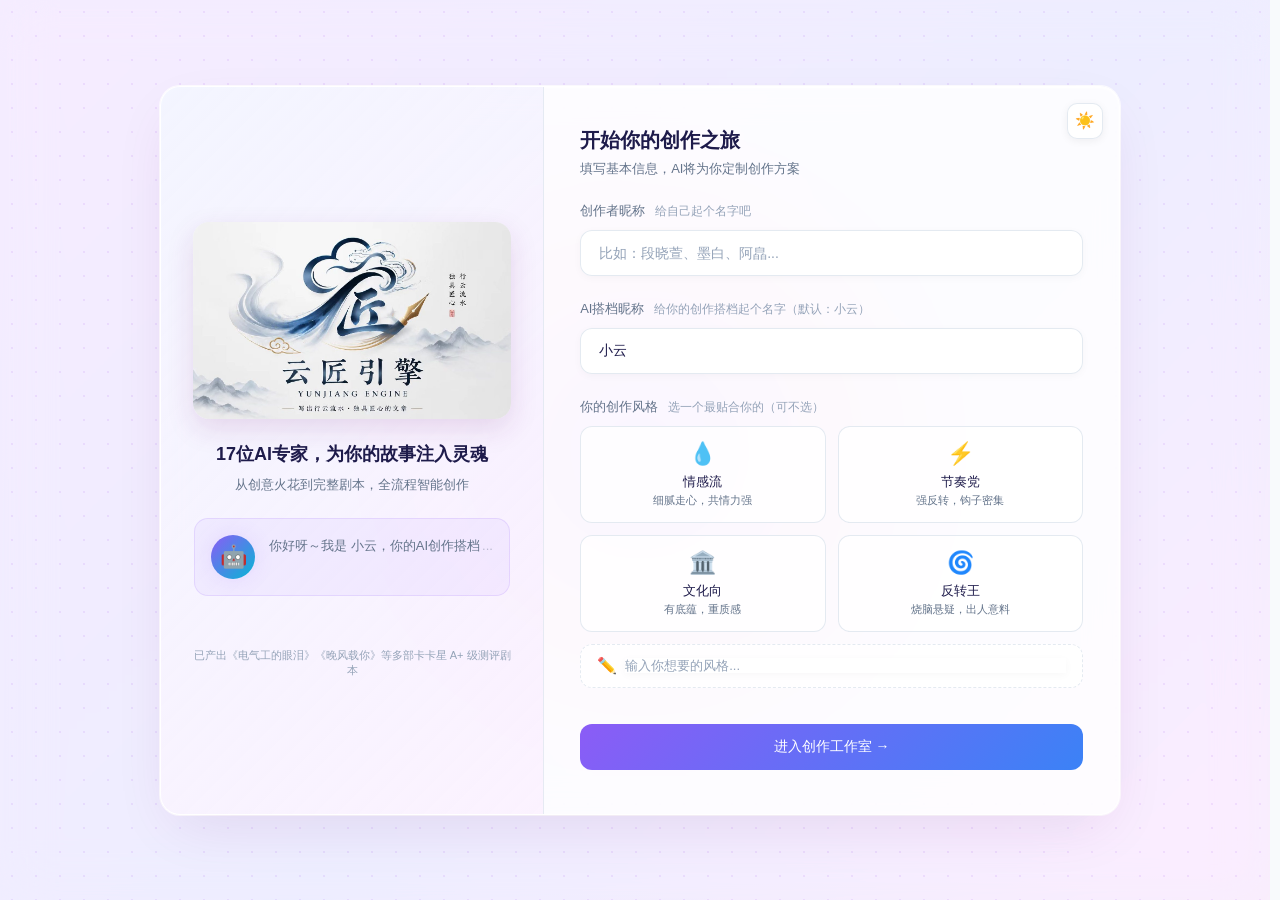
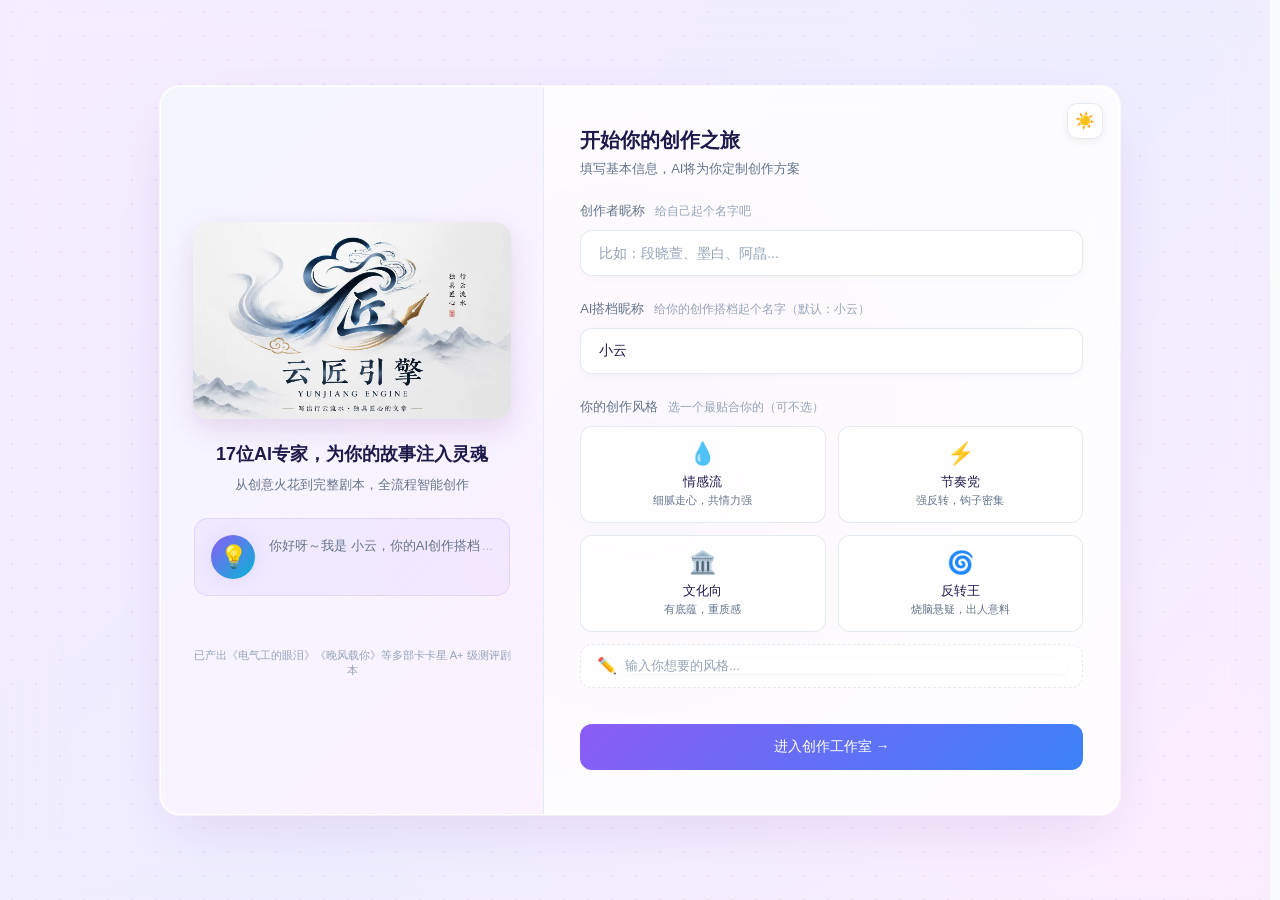
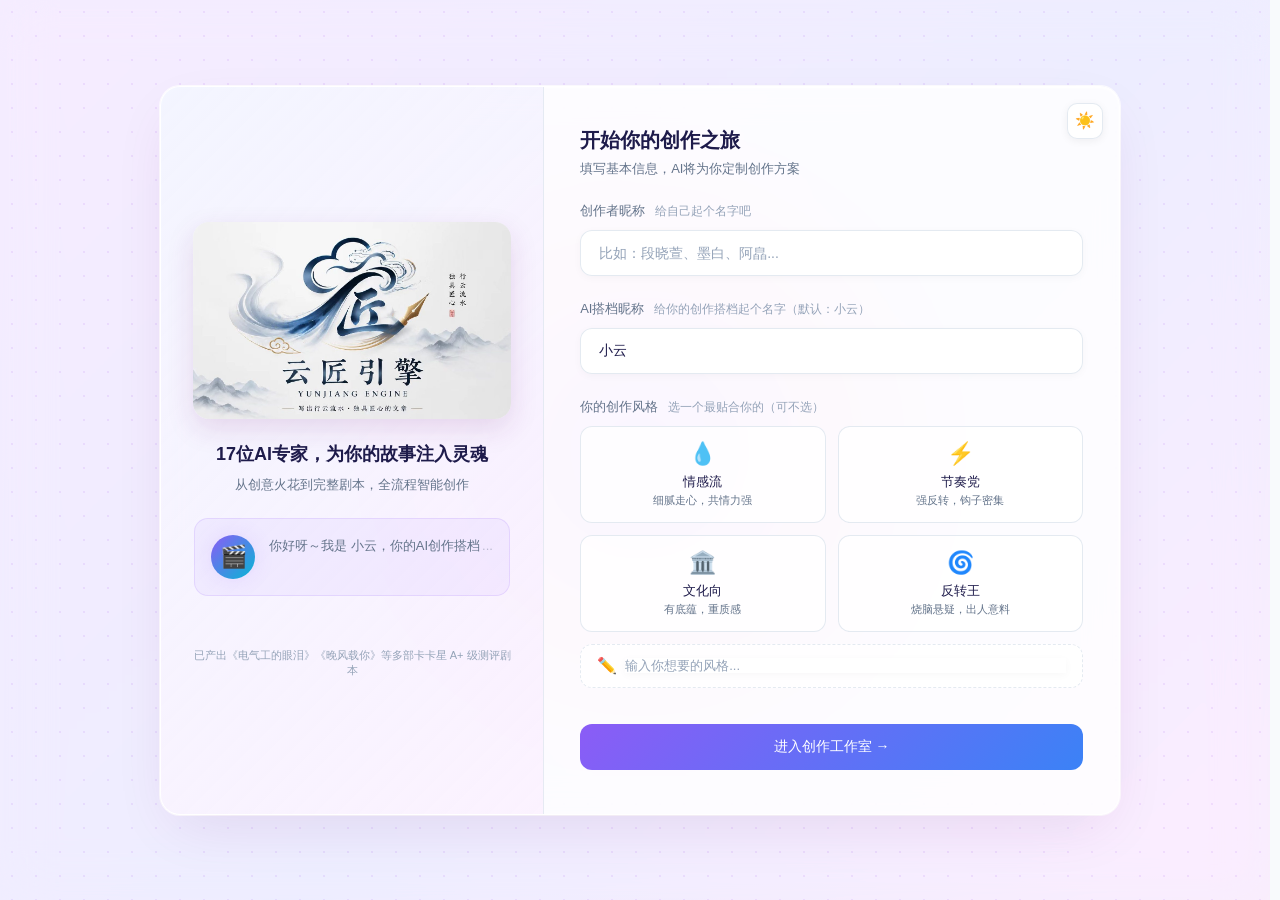
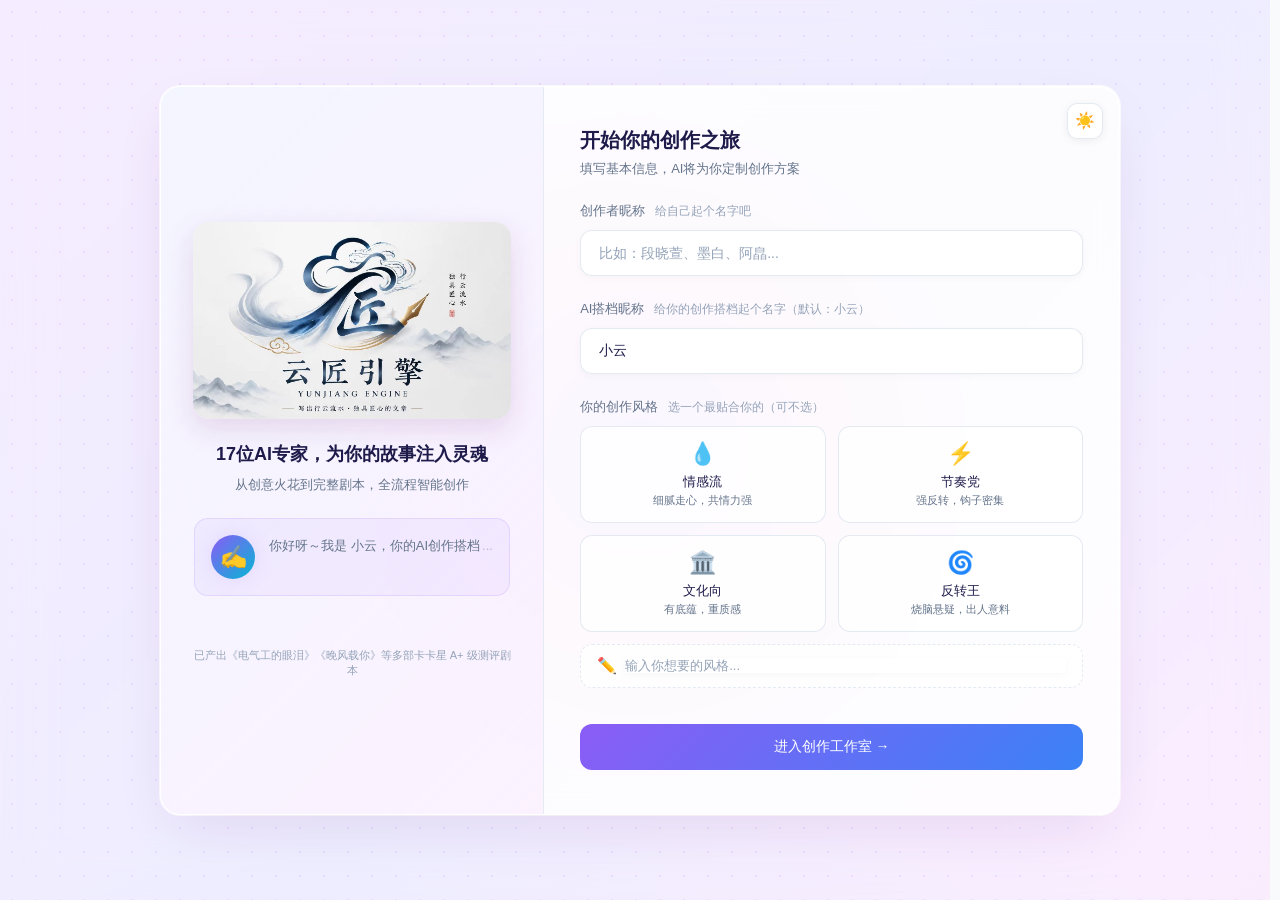
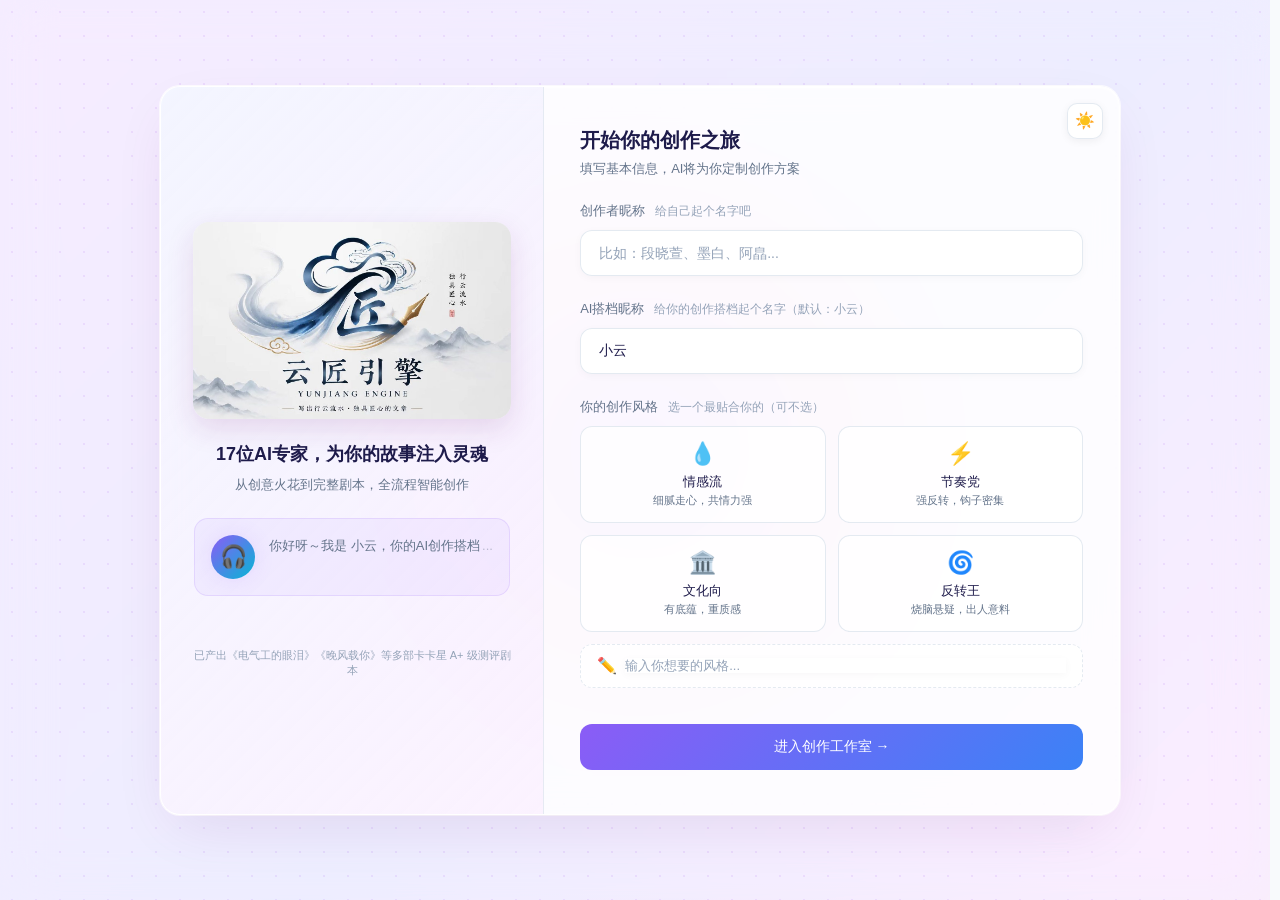
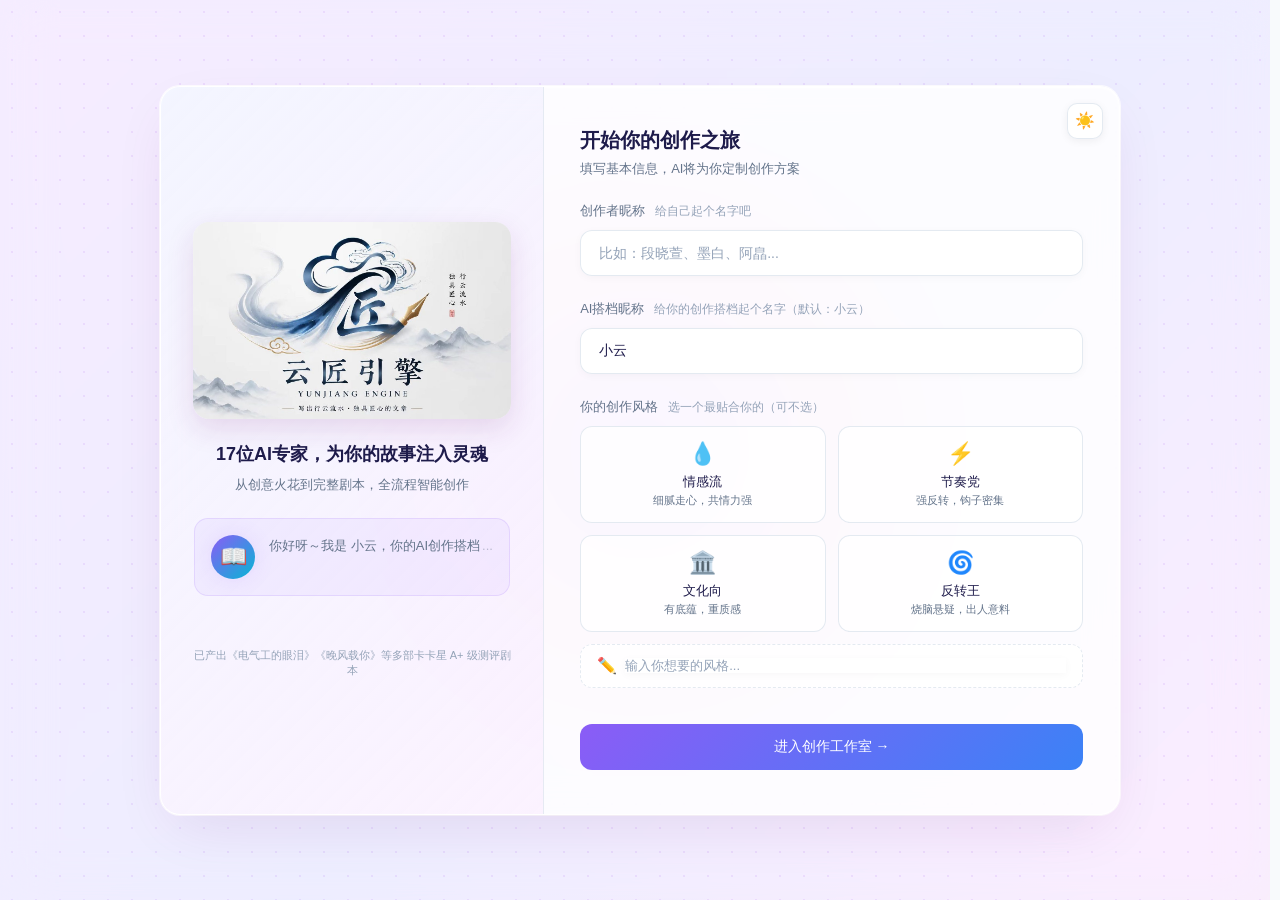
